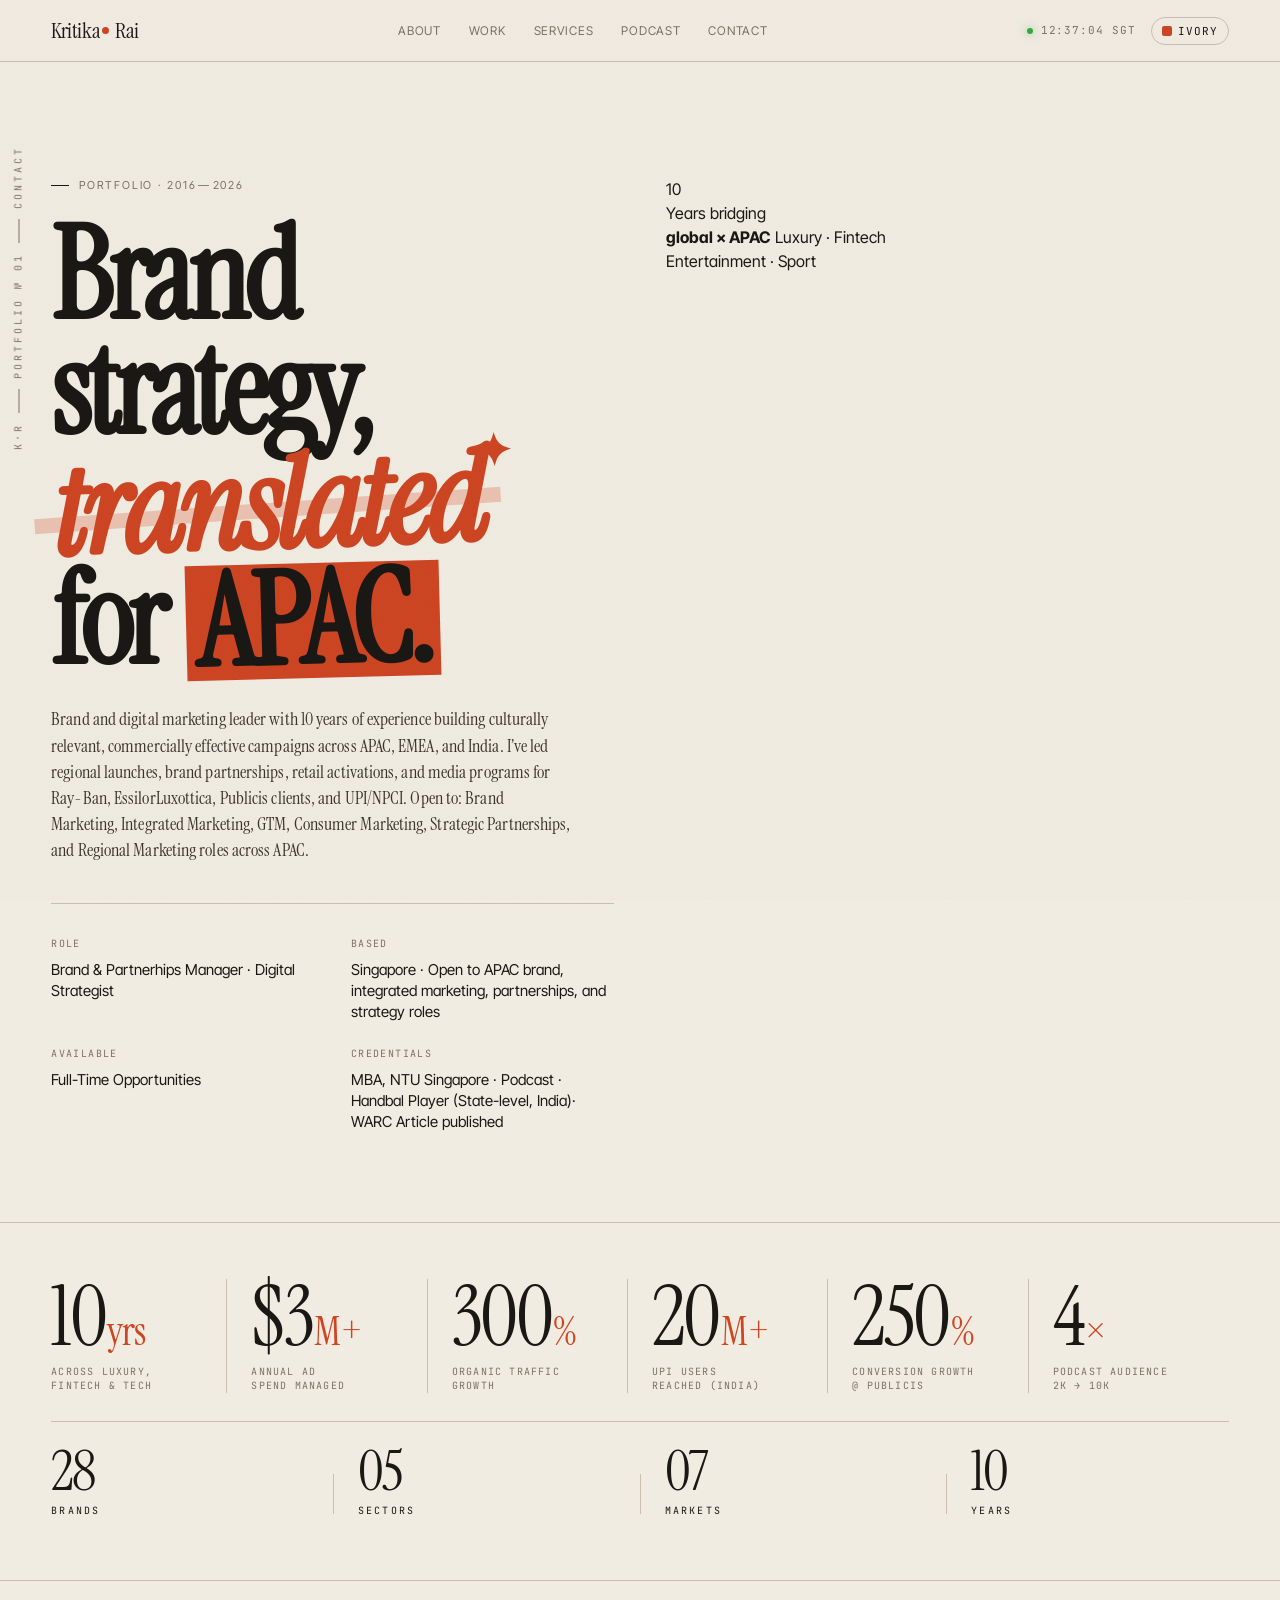
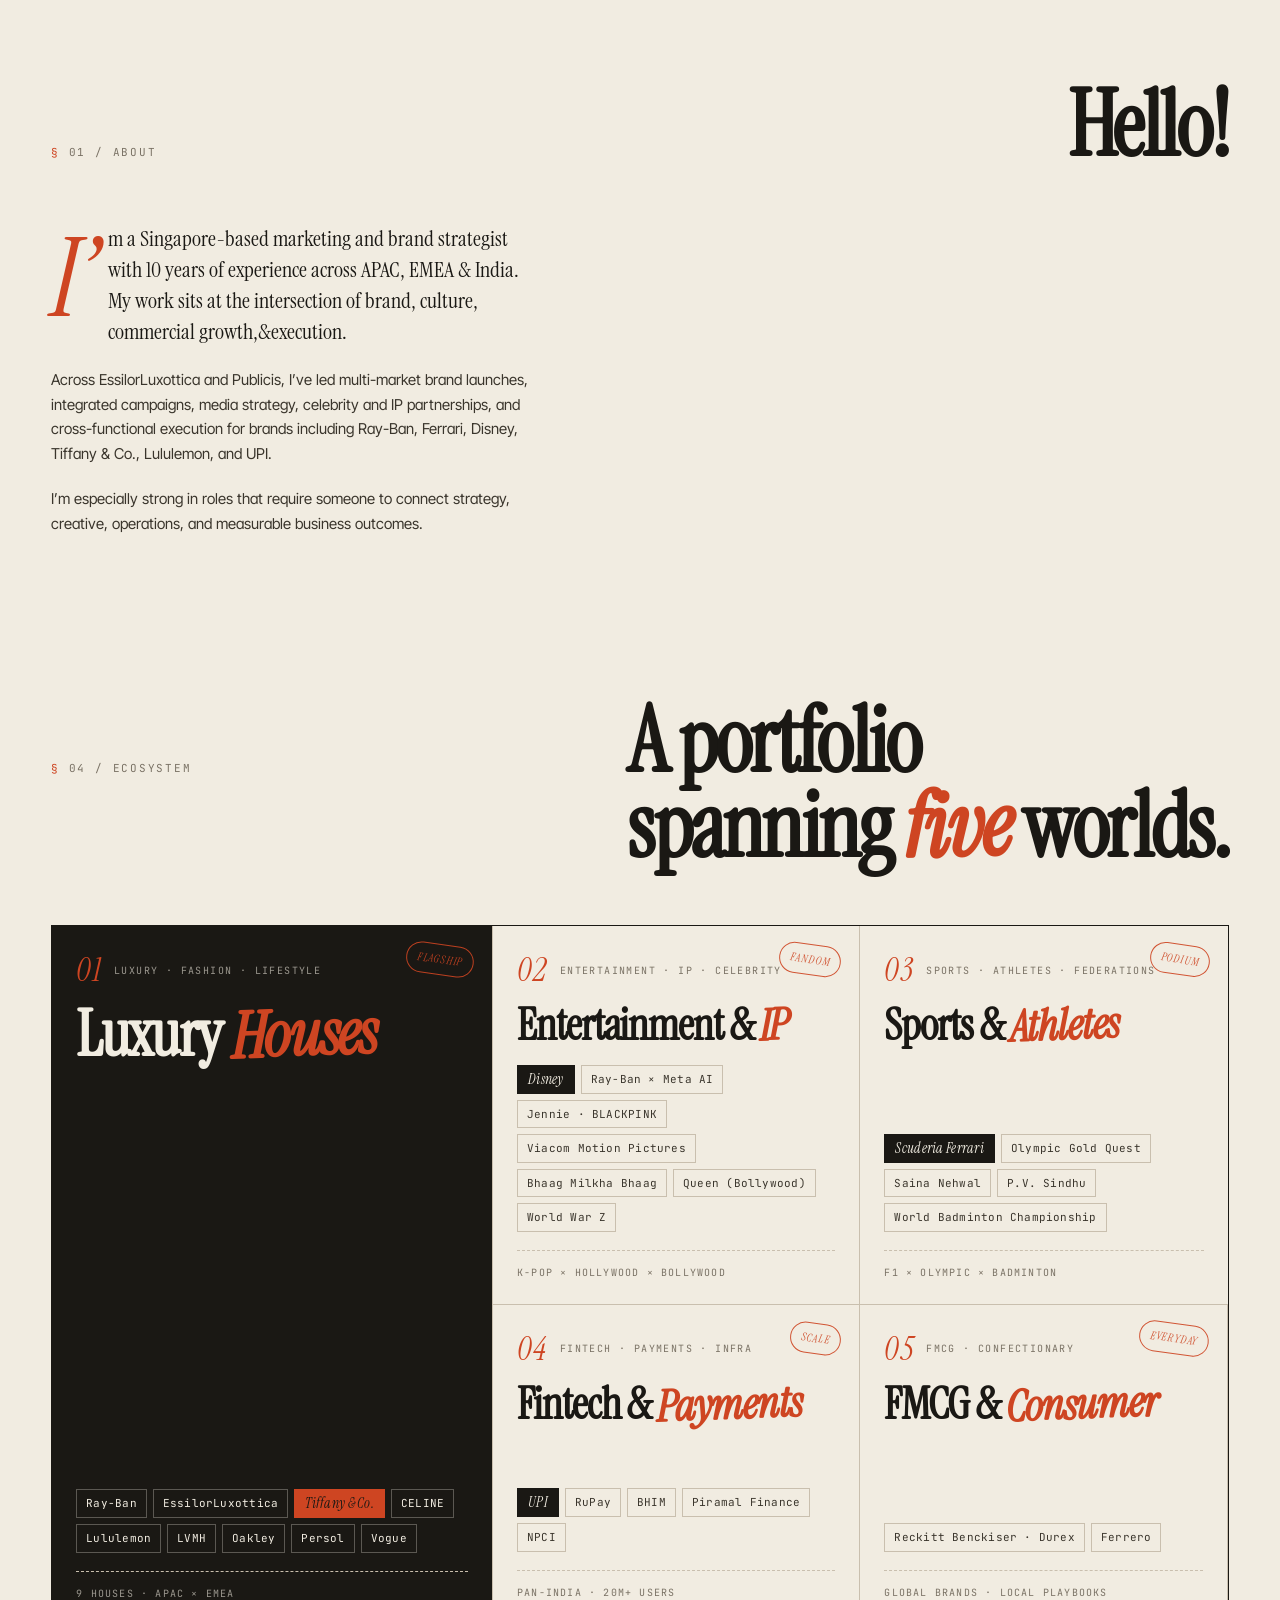
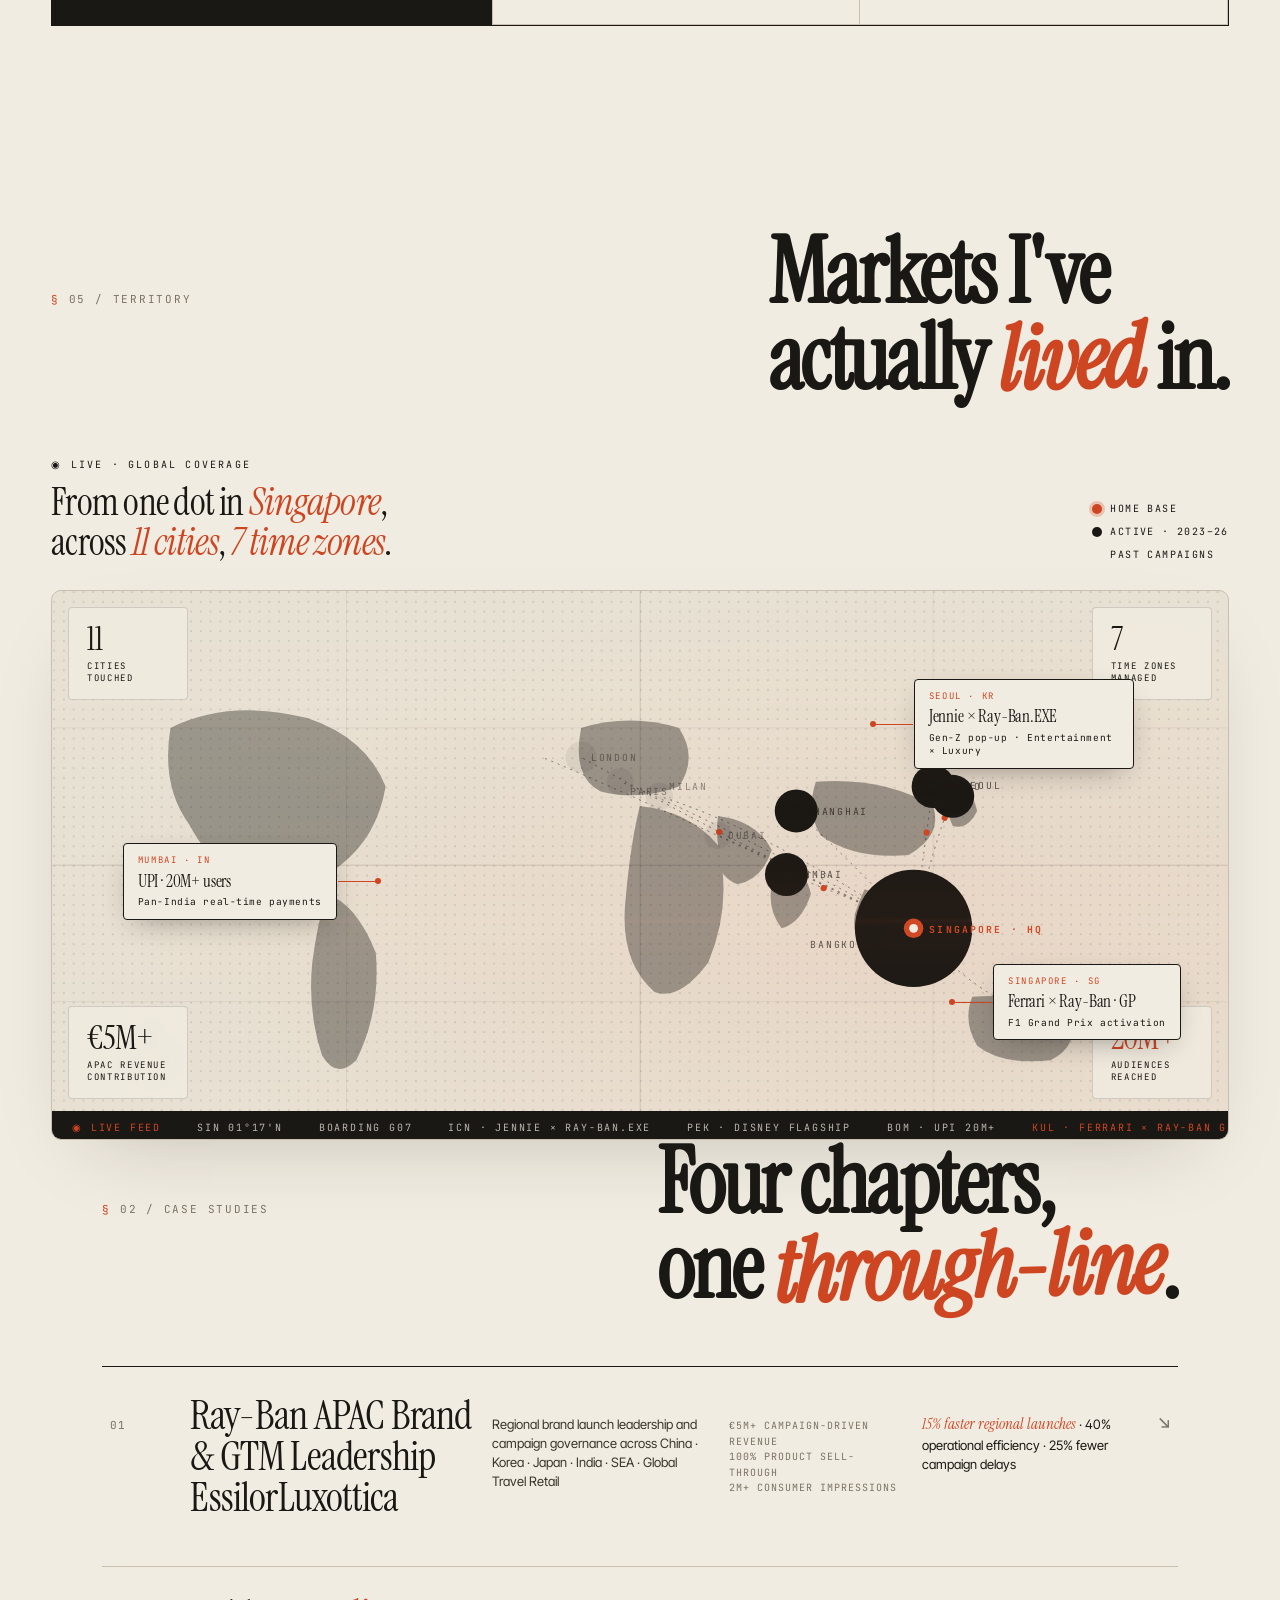
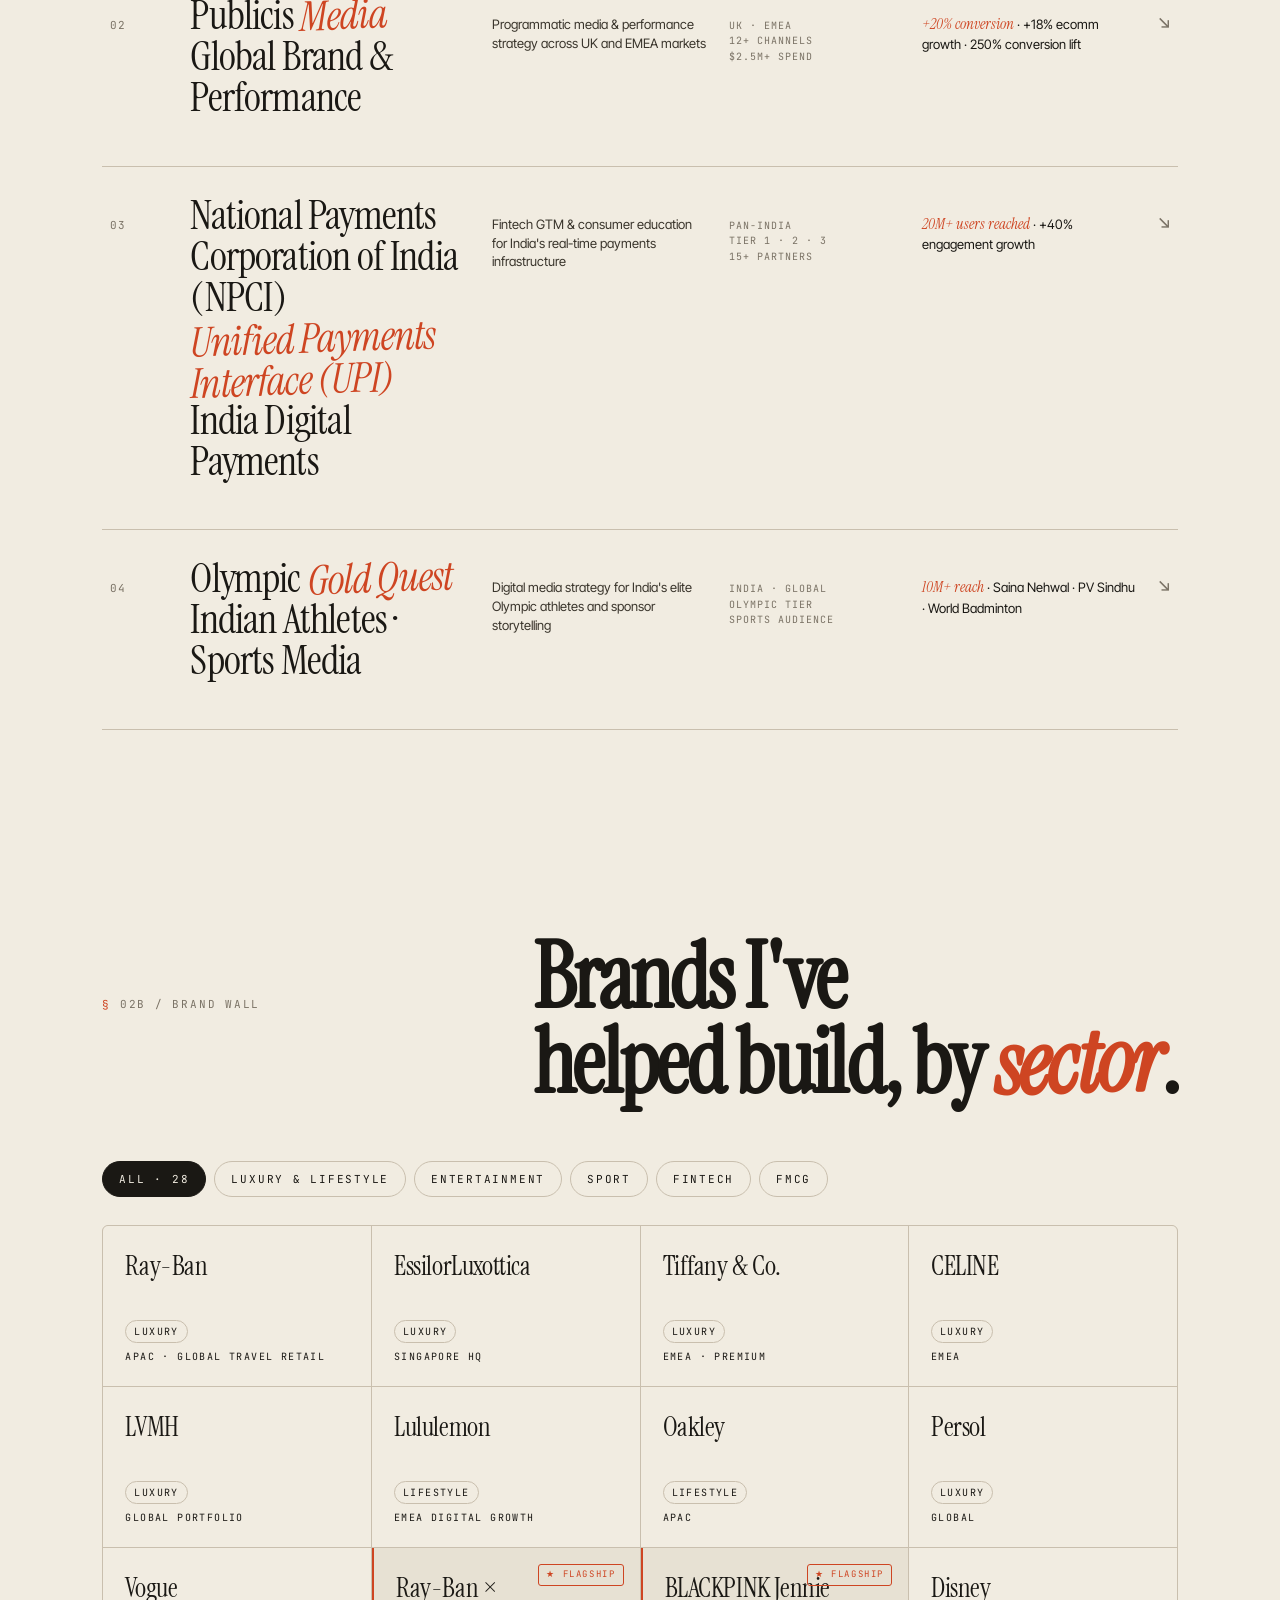
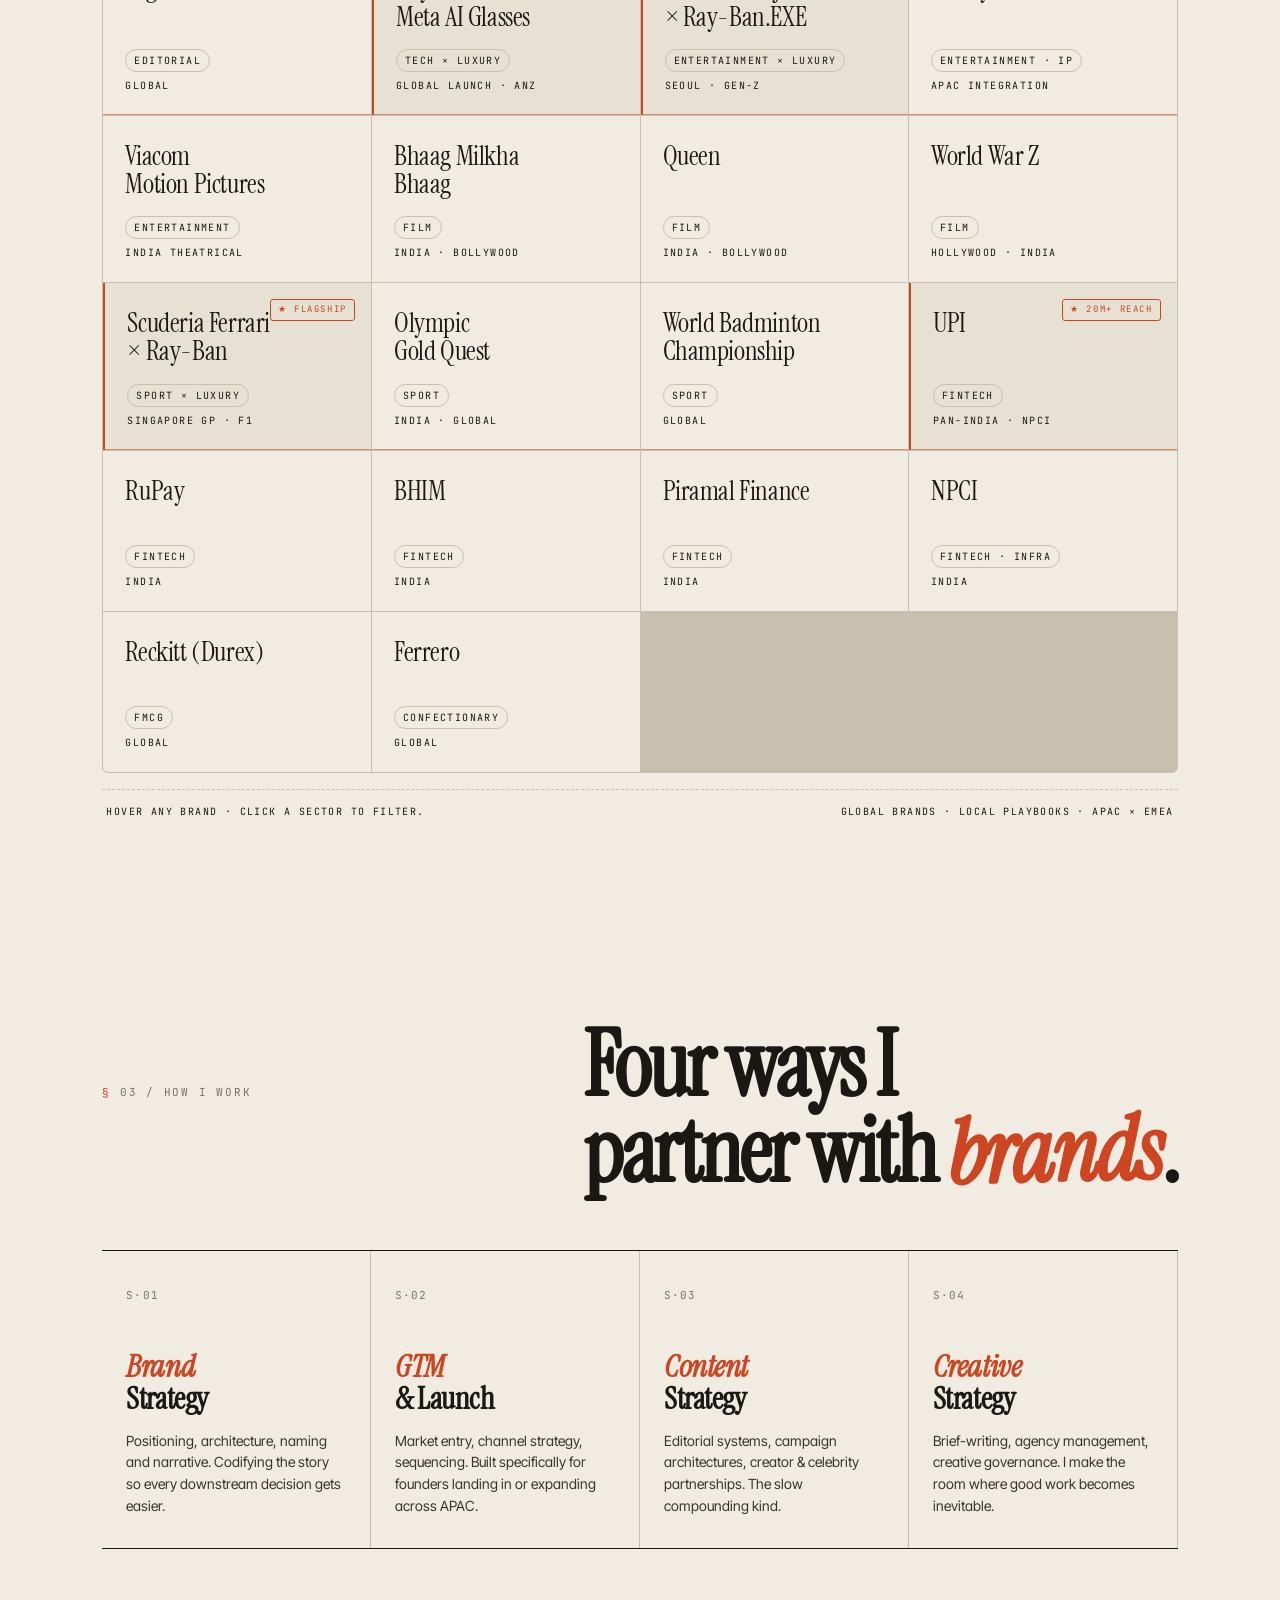
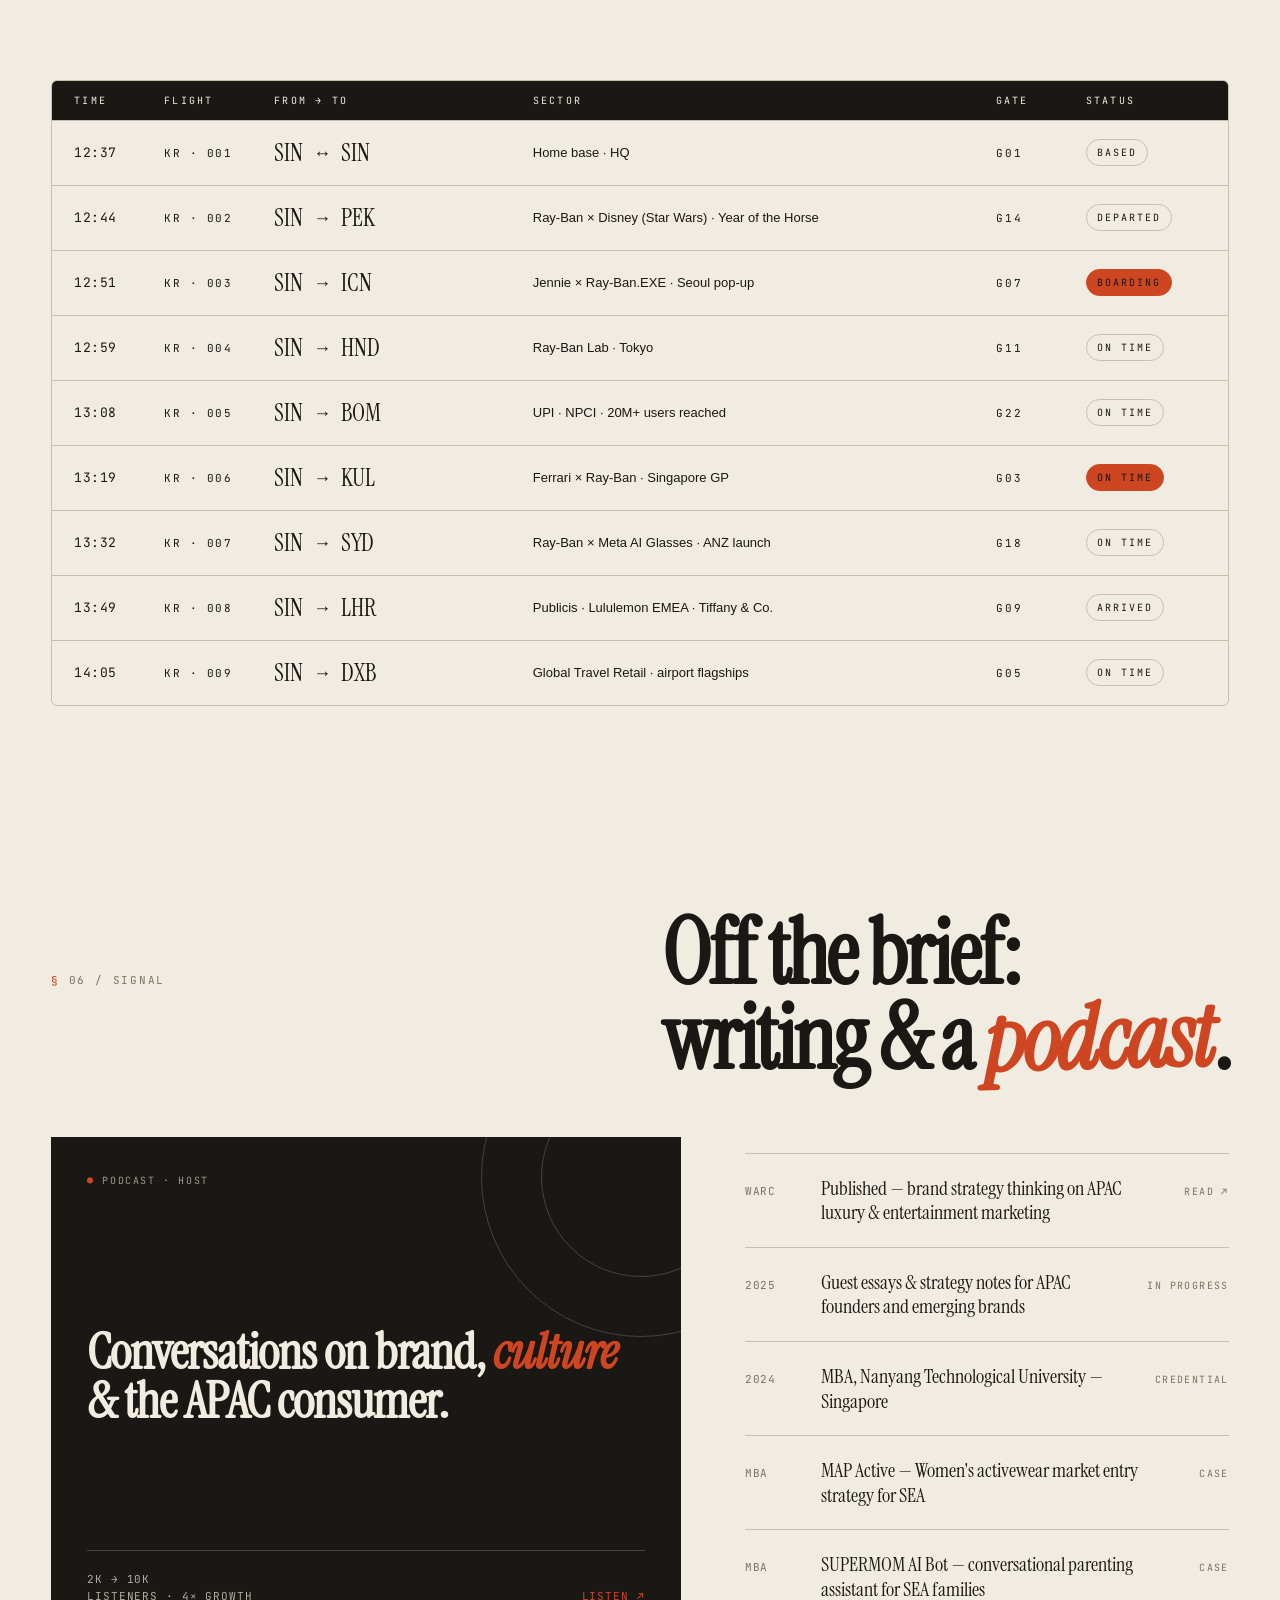
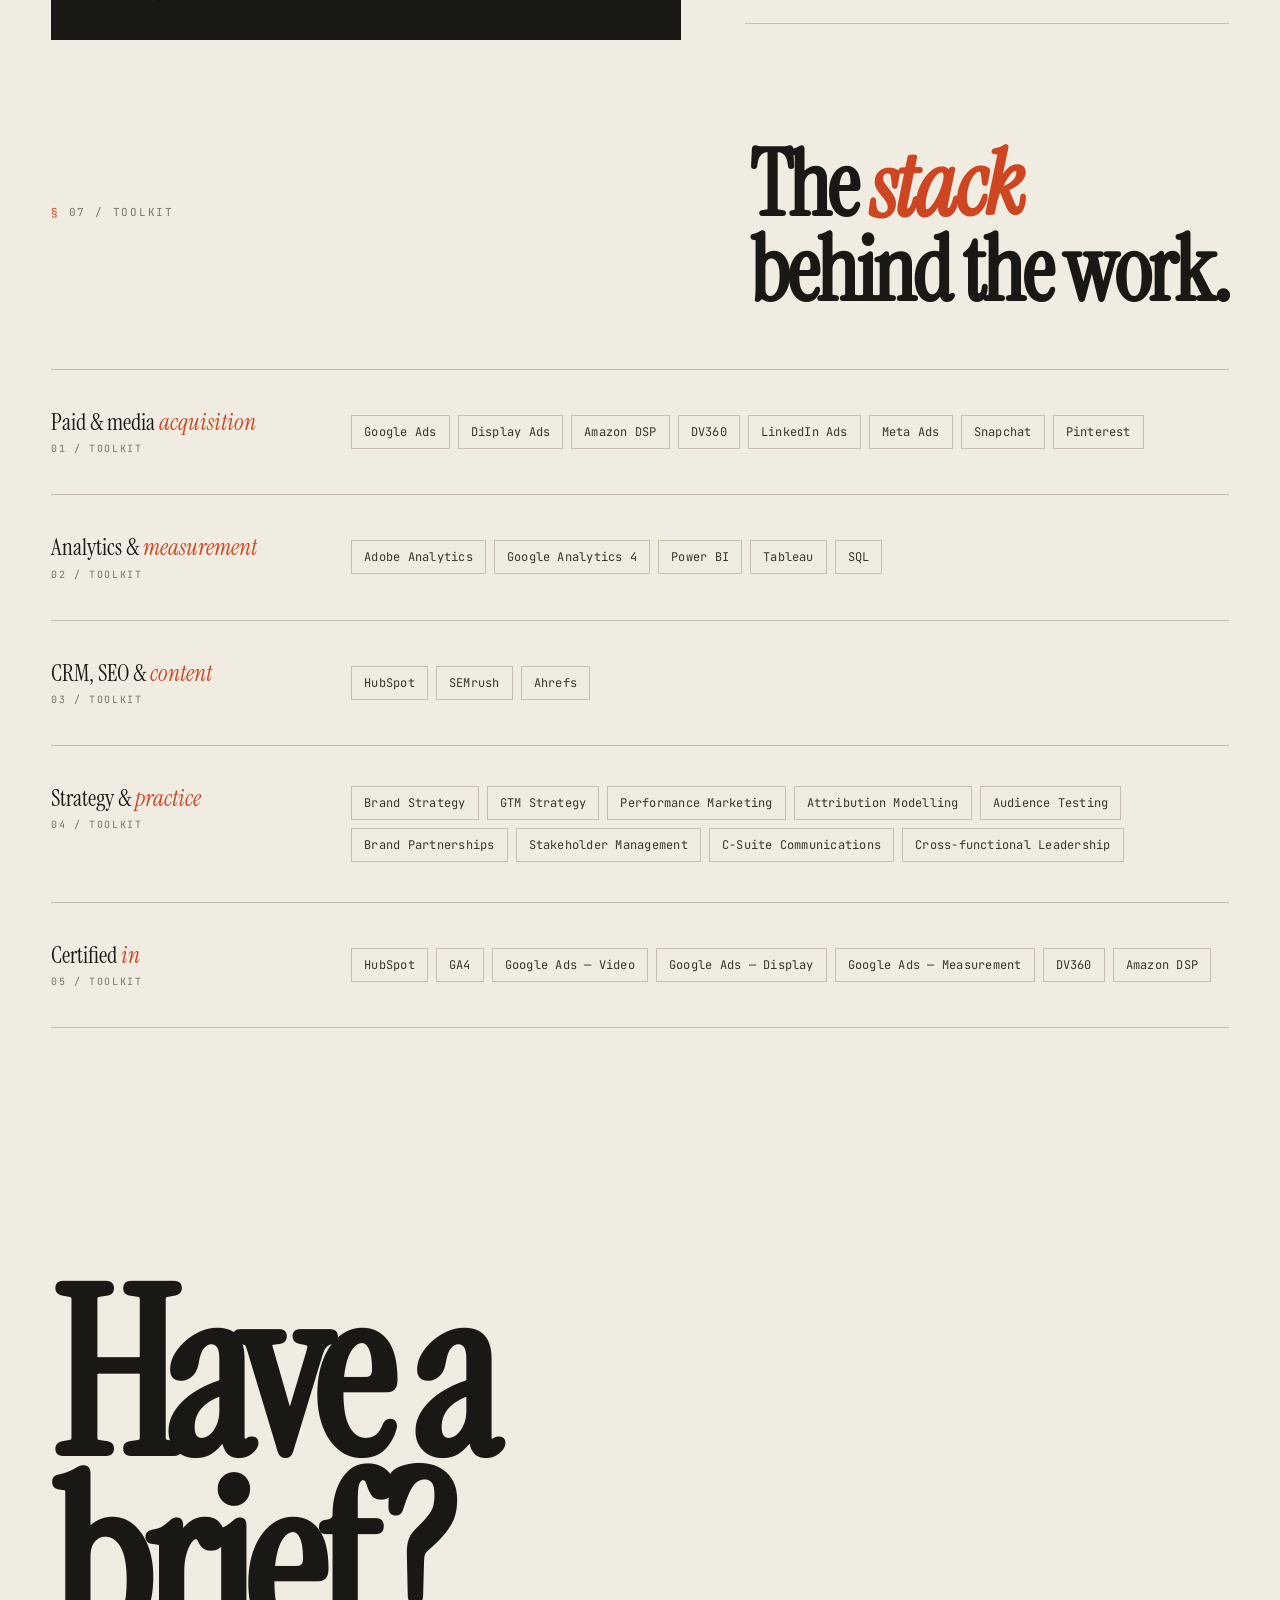
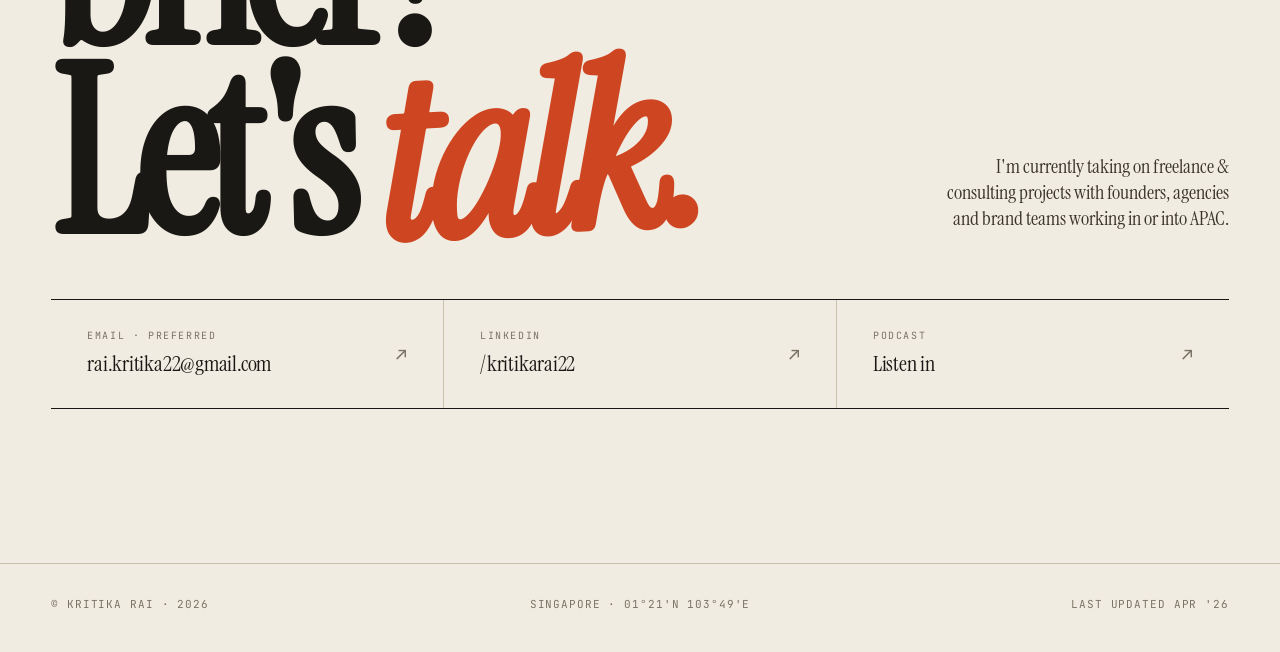
==== index.html @ a3f63fb3 "Update index.html" ====
<!doctype html>
<html lang="en">
<head>
<meta charset="utf-8" />
<meta name="viewport" content="width=device-width, initial-scale=1" />
<title>Kritika Rai — APAC Brand, Go-to-Market & Integrated Marketing Leader</title>
<link rel="preconnect" href="https://fonts.googleapis.com" />
<link rel="preconnect" href="https://fonts.gstatic.com" crossorigin />
<link href="https://fonts.googleapis.com/css2?family=Instrument+Serif:ital@0;1&family=Inter+Tight:wght@300;400;500;600&family=JetBrains+Mono:wght@400;500&display=swap" rel="stylesheet" />
<link rel="stylesheet" href="portfolio.css" />
</head>
<body>

<!-- cursor halo -->
<div class="cursor" aria-hidden="true"></div>

<!-- margin running label -->
<div class="margin-num" aria-hidden="true">
  <span class="n">K·R</span><span class="spacer"></span><span>Portfolio № 01</span><span class="spacer"></span><span class="sec">Intro</span>
</div>

<!-- ─── Nav ────────────────────────────────────────────────── -->
<nav class="top">
  <div class="inner">
    <div class="brand">Kritika<span class="dot"></span>Rai</div>
    <div class="links">
      <a href="#about">About</a>
      <a href="#work">Work</a>
      <a href="#services">Services</a>
      <a href="#press">Podcast</a>
      <a href="#contact">Contact</a>
    </div>
    <div class="nav-right">
      <div class="sg-clock" aria-label="Singapore time"><span class="t">--:--</span> SGT</div>
      <button class="theme-toggle" aria-label="Cycle theme">
        <span class="swatch"></span>
        <span class="lbl">Ivory</span>
      </button>
    </div>
  </div>
</nav>

<!-- ─── Marquee ─────────────────────────────────────────────── -->
<div class="marquee">
  <div class="marquee-track">
    <span>Singapore</span><span>China</span><span>Japan</span><span>Korea</span><span>India</span><span>Southeast Asia</span><span>Australia</span><span>EMEA</span><span>UK</span><span>Global Travel Retail</span><span>Ray-Ban</span><span>LVMH</span><span>Tiffany &amp; Co.</span><span>Lululemon</span><span>Ferrari</span><span>Disney</span><span>Jennie · BLACKPINK</span><span>UPI</span><span>Olympic Gold Quest</span><span>WARC Published</span>
    <span>Singapore</span><span>China</span><span>Japan</span><span>Korea</span><span>India</span><span>Southeast Asia</span><span>Australia</span><span>EMEA</span><span>UK</span><span>Global Travel Retail</span><span>Ray-Ban</span><span>LVMH</span><span>Tiffany &amp; Co.</span><span>Lululemon</span><span>Ferrari</span><span>Disney</span><span>Jennie · BLACKPINK</span><span>UPI</span><span>Olympic Gold Quest</span><span>WARC Published</span>
  </div>
</div>

<!-- ─── Hero ───────────────────────────────────────────────── -->
<section class="hero">
  <div class="wrap">
    <div class="hero-grid">
      <div class="hero-left reveal">
        <div class="hero-scribbles">
    
        </div>
        <div class="hero-label">Portfolio · 2016&#8202;&mdash;&#8202;2026</div>
        <h1 class="hero-title">Brand<br/>strategy,<br/><em>translated</em><br/>for <span class="underline">APAC.</span></h1>
        <p class="hero-sub">Brand and digital marketing leader with 10 years of experience building culturally relevant, commercially effective campaigns across APAC, EMEA, and India. I’ve led regional launches, brand partnerships, retail activations, and media programs for Ray-Ban, EssilorLuxottica, Publicis clients, and UPI/NPCI. Open to: Brand Marketing, Integrated Marketing, GTM, Consumer Marketing, Strategic Partnerships, and Regional Marketing roles across APAC.</p>

        <div class="hero-meta">
          <div class="meta-item">
            <div class="k">Role</div>
            <div class="v">Brand &amp; Partnerhips Manager · Digital Strategist</div>
          </div>
          
          <div class="meta-item">
            <div class="k">Based</div>
            <div class="v">Singapore · Open to APAC brand, integrated marketing, partnerships, and strategy roles </div>
          </div>
          
          <div class="meta-item">
            <div class="k">Available</div>
            <div class="v">Full-Time Opportunities</div>
          </div>
          <div class="meta-item">
            <div class="k">Credentials</div>
            <div class="v">MBA, NTU Singapore · Podcast · Handbal Player (State-level, India)· WARC Article published</div>
          </div>
        </div>
      </div>

      
      <div class="hero-right reveal">
        <div class="big-Ten">
          <div class="numeral">10</div>
          <div class="caption">
            <span>Years bridging<br/><strong>global × APAC</strong></span>
            <span>Luxury · Fintech<br/>Entertainment · Sport</span>
          </div>
        </div>
      </div>
    </div>
  </div>
</section>

<!-- ─── Stats ─────────────────────────────────────────────── -->
<section class="stats">
  <div class="wrap">
    <div class="stats-grid">
      <div class="stat reveal">
        <div class="num">10<span class="suf">yrs</span></div>
        <div class="lbl">Across luxury,<br/>fintech &amp; tech</div>
      </div>
      <div class="stat reveal">
        <div class="num">$3<span class="suf">M+</span></div>
        <div class="lbl">Annual ad<br/>spend managed</div>
      </div>
      <div class="stat reveal">
        <div class="num">300<span class="suf">%</span></div>
        <div class="lbl">Organic traffic<br/>growth</div>
      </div>
      <div class="stat reveal">
        <div class="num">20<span class="suf">M+</span></div>
        <div class="lbl">UPI users<br/>reached (India)</div>
      </div>
      <div class="stat reveal">
        <div class="num">250<span class="suf">%</span></div>
        <div class="lbl">Conversion growth<br/>@ Publicis</div>
      </div>
      <div class="stat reveal">
        <div class="num">4<span class="suf">×</span></div>
        <div class="lbl">Podcast audience<br/>2K → 10K</div>
      </div>
    </div>

    <!-- Portfolio coverage strip -->
    <div class="coverage-strip reveal">
      <div class="cov-item"><div class="cov-n">28</div><div class="cov-l">Brands</div></div>
      <div class="cov-div" aria-hidden="true"></div>
      <div class="cov-item"><div class="cov-n">05</div><div class="cov-l">Sectors</div></div>
      <div class="cov-div" aria-hidden="true"></div>
      <div class="cov-item"><div class="cov-n">07</div><div class="cov-l">Markets</div></div>
      <div class="cov-div" aria-hidden="true"></div>
      <div class="cov-item"><div class="cov-n">10</div><div class="cov-l">Years</div></div>
    </div>
  </div>
</section>

<!-- ─── About ─────────────────────────────────────────────── -->
<section class="block" id="about">
  <div class="wrap">
    <div class="section-head reveal">
      <div class="tag">01 / About</div>
      <h2 class="section-title">Hello! </em></h2>
    </div>
    <div class="about-grid">
  
      <div class="about-copy reveal">
        <p>I’m a Singapore-based marketing and brand strategist with 10 years of experience across APAC, EMEA &amp; India. My work sits at the intersection of brand, culture, commercial growth,&amp;execution.</p>
        <p>Across EssilorLuxottica and Publicis, I’ve led multi-market brand launches, integrated campaigns, media strategy, celebrity and IP partnerships, and cross-functional execution for brands including Ray-Ban, Ferrari, Disney, Tiffany & Co., Lululemon, and UPI. </p>

 <p>I’m especially strong in roles that require someone to connect strategy, creative, operations, and measurable business outcomes.</p>
      </div>
    </div>
  </div>
</section>

<!-- ─── Brands by industry ──────────────────────────────────── -->
<section class="block" id="brands" style="padding-top: 40px;">
  <div class="wrap">
    <div class="section-head reveal">
      <div class="tag">04 / Ecosystem</div>
      <h2 class="section-title">A portfolio<br/>spanning <em>five</em> worlds.</h2>
    </div>

    <div class="industry-grid reveal">
      <!-- Luxury -->
      <div class="industry-card ind-lux" data-stamp="Flagship">
        <div class="ind-head">
          <span class="ind-num">01</span>
          <span class="ind-tag">Luxury · Fashion · Lifestyle</span>
        </div>
        <h3 class="ind-title">Luxury <em>Houses</em></h3>
        <div class="ind-brands">
          <span>Ray-Ban</span>
          <span>EssilorLuxottica</span>
          <span class="star">Tiffany &amp; Co.</span>
          <span>CELINE</span>
          <span>Lululemon</span>
          <span>LVMH</span>
          <span>Oakley</span>
          <span>Persol</span>
          <span>Vogue</span>
        </div>
        <div class="ind-foot">9 houses · APAC × EMEA</div>
      </div>

      <!-- Entertainment -->
      <div class="industry-card ind-ent" data-stamp="Fandom">
        <div class="ind-head">
          <span class="ind-num">02</span>
          <span class="ind-tag">Entertainment · IP · Celebrity</span>
        </div>
        <h3 class="ind-title">Entertainment &amp; <em>IP</em></h3>
        <div class="ind-brands">
          <span class="star">Disney</span>
          <span>Ray-Ban × Meta AI</span>
          <span>Jennie · BLACKPINK</span>
          <span>Viacom Motion Pictures</span>
          <span>Bhaag Milkha Bhaag</span>
          <span>Queen (Bollywood)</span>
          <span>World War Z</span>
        </div>
        <div class="ind-foot">K-pop × Hollywood × Bollywood</div>
      </div>

      <!-- Sport -->
      <div class="industry-card ind-sport" data-stamp="Podium">
        <div class="ind-head">
          <span class="ind-num">03</span>
          <span class="ind-tag">Sports · Athletes · Federations</span>
        </div>
        <h3 class="ind-title">Sports &amp; <em>Athletes</em></h3>
        <div class="ind-brands">
          <span class="star">Scuderia Ferrari</span>
          <span>Olympic Gold Quest</span>
          <span>Saina Nehwal</span>
          <span>P.V. Sindhu</span>
          <span>World Badminton Championship</span>
        </div>
        <div class="ind-foot">F1 × Olympic × Badminton</div>
      </div>

      <!-- Fintech -->
      <div class="industry-card ind-fin" data-stamp="Scale">
        <div class="ind-head">
          <span class="ind-num">04</span>
          <span class="ind-tag">Fintech · Payments · Infra</span>
        </div>
        <h3 class="ind-title">Fintech &amp; <em>Payments</em></h3>
        <div class="ind-brands">
          <span class="star">UPI</span>
          <span>RuPay</span>
          <span>BHIM</span>
          <span>Piramal Finance</span>
          <span>NPCI</span>
        </div>
        <div class="ind-foot">Pan-India · 20M+ users</div>
      </div>

      <!-- FMCG -->
      <div class="industry-card ind-fmcg" data-stamp="Everyday">
        <div class="ind-head">
          <span class="ind-num">05</span>
          <span class="ind-tag">FMCG · Confectionary</span>
        </div>
        <h3 class="ind-title">FMCG &amp; <em>Consumer</em></h3>
        <div class="ind-brands">
          <span>Reckitt Benckiser · Durex</span>
          <span>Ferrero</span>
        </div>
        <div class="ind-foot">Global brands · local playbooks</div>
        <div class="ind-reveal">Small moments,<br/>massive volumes.</div>
      </div>
    </div>
  </div>
</section>

<!-- ─── Territory (Global Coverage) ─────────────────────────── -->
<section class="block territory-section" id="map">
  <div class="wrap">
    <div class="section-head reveal">
      <div class="tag">05 / Territory</div>
      <h2 class="section-title">Markets I've<br/>actually <em>lived</em> in.</h2>
    </div>

    <!-- Global Coverage Map — main attraction -->
    <div class="globe-wrap reveal">
      <div class="globe-head">
        <div class="globe-title">
          <div class="g-label">◉ Live · Global Coverage</div>
          <div class="g-h">From one dot in <em>Singapore</em>,<br/>across <em>11 cities</em>, <em>7 time zones</em>.</div>
        </div>
        <div class="globe-legend">
          <span><i class="g-dot g-home"></i> Home base</span>
          <span><i class="g-dot g-active"></i> Active · 2023–26</span>
          <span><i class="g-dot g-past"></i> Past campaigns</span>
        </div>
      </div>

      <div class="globe-stage">
        <!-- Cinematic backdrop layers -->
        <div class="globe-scanline" aria-hidden="true"></div>
        <div class="globe-crosshair" aria-hidden="true">
          <div class="ch-h"></div>
          <div class="ch-v"></div>
        </div>
        <div class="globe-ticker" aria-hidden="true">
          <div class="gt-track">
            <span>◉ LIVE FEED</span><span>SIN 01°17'N</span><span>BOARDING G07</span><span>ICN · JENNIE × RAY-BAN.EXE</span><span>PEK · DISNEY FLAGSHIP</span><span>BOM · UPI 20M+</span><span>KUL · FERRARI × RAY-BAN GP</span><span>SYD · META AI LAUNCH</span><span>LHR · LULULEMON EMEA</span><span>DXB · TIFFANY &amp; CO.</span><span>◉ LIVE FEED</span><span>SIN 01°17'N</span><span>BOARDING G07</span><span>ICN · JENNIE × RAY-BAN.EXE</span><span>PEK · DISNEY FLAGSHIP</span><span>BOM · UPI 20M+</span><span>KUL · FERRARI × RAY-BAN GP</span>
          </div>
        </div>

        <svg viewBox="0 0 1200 560" class="globe-svg" preserveAspectRatio="xMidYMid meet" aria-hidden="true">
          <defs>
            <pattern id="dotgrid" x="0" y="0" width="10" height="10" patternUnits="userSpaceOnUse">
              <circle cx="1" cy="1" r="0.85" fill="currentColor" opacity="0.22"/>
            </pattern>
            <radialGradient id="sinHalo" cx="50%" cy="50%" r="50%">
              <stop offset="0%" stop-color="var(--accent)" stop-opacity="0.65"/>
              <stop offset="60%" stop-color="var(--accent)" stop-opacity="0.1"/>
              <stop offset="100%" stop-color="var(--accent)" stop-opacity="0"/>
            </radialGradient>
            <radialGradient id="cityPulse" cx="50%" cy="50%" r="50%">
              <stop offset="0%" stop-color="currentColor" stop-opacity="0.35"/>
              <stop offset="100%" stop-color="currentColor" stop-opacity="0"/>
            </radialGradient>
            <linearGradient id="arcFade" x1="0" y1="0" x2="1" y2="0">
              <stop offset="0%" stop-color="var(--accent)" stop-opacity="0.9"/>
              <stop offset="100%" stop-color="var(--accent)" stop-opacity="0.1"/>
            </linearGradient>
          </defs>

          <!-- dotted background -->
          <rect x="0" y="0" width="1200" height="560" fill="url(#dotgrid)" class="g-bg"/>

          <!-- Dotted continent silhouettes -->
          <g class="continents-dots" fill="currentColor" opacity="0.38">
            <!-- North America -->
            <path d="M120 140 Q180 110 260 130 Q320 150 340 200 Q330 260 280 290 Q240 310 200 290 Q160 280 140 240 Q110 200 120 140 Z"/>
            <!-- South America -->
            <path d="M280 310 Q310 320 330 370 Q335 430 310 480 Q290 500 275 475 Q260 430 265 380 Q270 340 280 310 Z"/>
            <!-- Europe -->
            <path d="M540 140 Q590 125 640 140 Q660 170 640 200 Q600 215 560 205 Q530 190 540 140 Z"/>
            <!-- Africa -->
            <path d="M600 220 Q650 225 680 260 Q695 320 670 380 Q640 420 615 410 Q580 380 585 320 Q590 260 600 220 Z"/>
            <!-- Middle East -->
            <path d="M680 230 Q720 235 735 265 Q725 295 700 300 Q675 290 680 260 Q678 245 680 230 Z"/>
            <!-- India -->
            <path d="M745 275 Q770 285 775 310 Q765 340 745 345 Q730 325 735 300 Q738 285 745 275 Z"/>
            <!-- China -->
            <path d="M780 195 Q850 190 900 220 Q910 250 875 270 Q820 275 785 250 Q770 225 780 195 Z"/>
            <!-- SEA -->
            <path d="M830 305 Q870 315 895 340 Q880 370 840 370 Q815 360 820 330 Q825 315 830 305 Z"/>
            <!-- Japan -->
            <path d="M920 195 Q940 200 945 225 Q935 245 920 240 Q910 220 920 195 Z"/>
            <!-- Australia -->
            <path d="M940 415 Q1000 410 1040 435 Q1050 465 1020 480 Q970 485 945 465 Q930 440 940 415 Z"/>
          </g>

          <!-- Latitude guides -->
          <g class="lat-lines" stroke="currentColor" stroke-width="0.5" opacity="0.12" fill="none">
            <line x1="0" y1="140" x2="1200" y2="140"/>
            <line x1="0" y1="280" x2="1200" y2="280"/>
            <line x1="0" y1="420" x2="1200" y2="420"/>
            <line x1="300" y1="0" x2="300" y2="560"/>
            <line x1="600" y1="0" x2="600" y2="560"/>
            <line x1="900" y1="0" x2="900" y2="560"/>
          </g>

          <!-- Compass rose -->
          <g class="compass" transform="translate(100, 480)" opacity="0.55">
            <circle r="26" fill="none" stroke="currentColor" stroke-width="0.5"/>
            <circle r="18" fill="none" stroke="currentColor" stroke-width="0.5"/>
            <line x1="0" y1="-28" x2="0" y2="28" stroke="currentColor" stroke-width="0.5"/>
            <line x1="-28" y1="0" x2="28" y2="0" stroke="currentColor" stroke-width="0.5"/>
            <text y="-32" text-anchor="middle" font-family="JetBrains Mono, monospace" font-size="9" fill="currentColor">N</text>
          </g>

          <!-- Arcs from Singapore with travelling pulses -->
          <g class="arcs" fill="none" stroke="currentColor" stroke-width="1" stroke-dasharray="2 5" opacity="0.55">
            <path id="arc-china" d="M880,345 Q820,280 760,225"/>
            <path id="arc-japan" d="M880,345 Q890,270 900,200"/>
            <path id="arc-korea" d="M880,345 Q900,260 920,210"/>
            <path id="arc-india" d="M880,345 Q810,310 750,290"/>
            <path id="arc-emea" d="M880,345 Q700,260 540,170"/>
            <path id="arc-uk" d="M880,345 Q620,220 500,170"/>
            <path id="arc-aus" d="M880,345 Q930,400 990,430"/>
            <path id="arc-sea" d="M880,345 Q860,345 840,345"/>
            <path id="arc-mil" d="M880,345 Q720,240 620,210"/>
            <path id="arc-par" d="M880,345 Q680,235 580,195"/>
            <path id="arc-dxb" d="M880,345 Q760,285 680,250"/>
          </g>

          <!-- Accent pulses riding the arcs -->
          <g class="arc-pulses">
            <circle r="3.2" fill="var(--accent)"><animateMotion dur="5s" repeatCount="indefinite" rotate="auto"><mpath href="#arc-china"/></animateMotion></circle>
            <circle r="3.2" fill="var(--accent)"><animateMotion dur="6.5s" begin="0.5s" repeatCount="indefinite" rotate="auto"><mpath href="#arc-korea"/></animateMotion></circle>
            <circle r="3.2" fill="var(--accent)"><animateMotion dur="7s" begin="1.2s" repeatCount="indefinite" rotate="auto"><mpath href="#arc-japan"/></animateMotion></circle>
            <circle r="3.2" fill="var(--accent)"><animateMotion dur="5.5s" begin="2s" repeatCount="indefinite" rotate="auto"><mpath href="#arc-india"/></animateMotion></circle>
            <circle r="3.2" fill="var(--accent)"><animateMotion dur="9s" begin="0.7s" repeatCount="indefinite" rotate="auto"><mpath href="#arc-emea"/></animateMotion></circle>
            <circle r="3.2" fill="var(--accent)"><animateMotion dur="9.5s" begin="2.4s" repeatCount="indefinite" rotate="auto"><mpath href="#arc-uk"/></animateMotion></circle>
            <circle r="3.2" fill="var(--accent)"><animateMotion dur="7.5s" begin="3s" repeatCount="indefinite" rotate="auto"><mpath href="#arc-aus"/></animateMotion></circle>
            <circle r="3.2" fill="var(--accent)"><animateMotion dur="4s" begin="0.8s" repeatCount="indefinite" rotate="auto"><mpath href="#arc-sea"/></animateMotion></circle>
          </g>

          <!-- Concentric ripple rings around Singapore -->
          <g class="ripples" transform="translate(880,345)">
            <circle r="40" class="ripple"/>
            <circle r="40" class="ripple r2"/>
            <circle r="40" class="ripple r3"/>
          </g>

          <!-- City pins -->
          <g class="cities">
            <g class="city home" transform="translate(880,345)" data-city="Singapore">
              <circle r="60" fill="url(#sinHalo)"/>
              <circle r="10" class="core"/>
              <circle r="4.5" class="center"/>
              <text x="16" y="5" class="label home-label">SINGAPORE · HQ</text>
            </g>
            <g class="city active" transform="translate(760,225)" data-city="Shanghai">
              <circle r="22" fill="url(#cityPulse)"/>
              <circle r="18" class="halo"/>
              <circle r="5.5"/>
              <text x="10" y="4" class="label">SHANGHAI</text>
            </g>
            <g class="city active" transform="translate(900,200)" data-city="Tokyo">
              <circle r="22" fill="url(#cityPulse)"/>
              <circle r="18" class="halo"/>
              <circle r="5.5"/>
              <text x="10" y="4" class="label">TOKYO</text>
            </g>
            <g class="city active" transform="translate(920,210)" data-city="Seoul">
              <circle r="22" fill="url(#cityPulse)"/>
              <circle r="18" class="halo"/>
              <circle r="5.5"/>
              <text x="10" y="-8" class="label">SEOUL</text>
            </g>
            <g class="city active" transform="translate(750,290)" data-city="Mumbai">
              <circle r="22" fill="url(#cityPulse)"/>
              <circle r="18" class="halo"/>
              <circle r="5.5"/>
              <text x="10" y="4" class="label">MUMBAI</text>
            </g>
            <g class="city active" transform="translate(840,345)" data-city="Bangkok">
              <circle r="18" fill="url(#cityPulse)"/>
              <circle r="14" class="halo"/>
              <circle r="4.5"/>
              <text x="-10" y="20" text-anchor="end" class="label">BANGKOK</text>
            </g>
            <g class="city past" transform="translate(990,430)" data-city="Sydney">
              <circle r="16" class="halo"/>
              <circle r="4.5"/>
              <text x="10" y="4" class="label">SYDNEY</text>
            </g>
            <g class="city past" transform="translate(540,170)" data-city="London">
              <circle r="16" class="halo"/>
              <circle r="4.5"/>
              <text x="10" y="4" class="label">LONDON</text>
            </g>
            <g class="city past" transform="translate(580,195)" data-city="Paris">
              <circle r="14" class="halo"/>
              <circle r="4"/>
              <text x="10" y="14" class="label">PARIS</text>
            </g>
            <g class="city past" transform="translate(620,210)" data-city="Milan">
              <circle r="14" class="halo"/>
              <circle r="4"/>
              <text x="10" y="-6" class="label">MILAN</text>
            </g>
            <g class="city past" transform="translate(680,250)" data-city="Dubai">
              <circle r="14" class="halo"/>
              <circle r="4"/>
              <text x="10" y="4" class="label">DUBAI</text>
            </g>
          </g>
        </svg>

        <!-- Floating campaign callouts -->
        <div class="globe-callout c-seoul">
          <div class="co-arrow"></div>
          <div class="co-meta">SEOUL · KR</div>
          <div class="co-h">Jennie × Ray-Ban.EXE</div>
          <div class="co-s">Gen-Z pop-up · Entertainment × Luxury</div>
        </div>
        <div class="globe-callout c-mumbai">
          <div class="co-arrow"></div>
          <div class="co-meta">MUMBAI · IN</div>
          <div class="co-h">UPI · 20M+ users</div>
          <div class="co-s">Pan-India real-time payments</div>
        </div>
        <div class="globe-callout c-sing">
          <div class="co-arrow"></div>
          <div class="co-meta">SINGAPORE · SG</div>
          <div class="co-h">Ferrari × Ray-Ban · GP</div>
          <div class="co-s">F1 Grand Prix activation</div>
        </div>

        <!-- Corner stat overlays -->
        <div class="globe-corner tl">
          <div class="gc-n">11</div>
          <div class="gc-l">Cities<br/>touched</div>
        </div>
        <div class="globe-corner tr">
          <div class="gc-n">7</div>
          <div class="gc-l">Time zones<br/>managed</div>
        </div>
        <div class="globe-corner bl">
          <div class="gc-n">€5M+</div>
          <div class="gc-l">APAC revenue<br/>contribution</div>
        </div>
        <div class="globe-corner br">
          <div class="gc-n">20M+</div>
          <div class="gc-l">Audiences<br/>reached</div>
        </div>
      </div>
    </div>
  
<!-- ─── Work ──────────────────────────────────────────────── -->
<section class="block" id="work" style="padding-top: 0;">
  <div class="wrap">
    <div class="section-head reveal">
      <div class="tag">02 / Case Studies</div>
      <h2 class="section-title">Four chapters,<br/>one <em>through-line</em>.</h2>
    </div>

    <div class="work-list reveal">

      <!-- Ray-Ban -->
      <div class="work-row">
        <div class="idx">01</div>
        <div class="client">Ray-Ban APAC Brand & GTM Leadership<br/>EssilorLuxottica</div>
        <div class="role">Regional brand launch leadership and campaign governance across China · Korea · Japan · India · SEA · Global Travel Retail </div>
        <div class="markets">€5M+ campaign-driven revenue<br/>100% product sell-through<br/>2M+ consumer impressions</div>
        <div class="impact"><strong>15% faster regional launches</strong> · 40% operational efficiency · 25% fewer campaign delays</div>
        <div class="arrow">↘</div>

        <div class="expand">
          <div class="expand-inner">
            <div>
              <h4>Featured activations</h4>
              <ul>
                <li><strong>Jennie × Ray-Ban.EXE</strong> — Experiential retail pop-up in Seoul engaging Gen-Z audiences and amplifying BLACKPINK fandom across APAC.</li>
                <li><strong>Ferrari × Ray-Ban</strong> — Luxury brand partnership activation during Singapore Formula 1 Grand Prix weekend.</li>
                <li><strong>Year of the Horse LE</strong> — Retail launch and experiential event across China flagship stores.</li>
                <li><strong>Disney IP × Ray-Ban</strong> — Integrated brand launch across retail, digital and streaming platforms.</li>
              </ul>
            </div>
            <div>
              <h4>Scope</h4>
              <ul>
                <li>Localized global brand strategy for 7 APAC markets while maintaining consistent brand positioning.</li>
                <li>Led celebrity &amp; IP partnership governance including rights management, creative approvals and campaign rollout.</li>
                <li>Coordinated cross-functional teams across retail, PR, digital and trade, accelerating launches by 15% and reducing delays by 25%.</li>
              </ul>
            </div>
          </div>
        </div>
      </div>

      <!-- Publicis -->
      <div class="work-row">
        <div class="idx">02</div>
        <div class="client">Publicis <em>Media</em><br/>Global Brand &amp; Performance</div>
        <div class="role">Programmatic media &amp; performance strategy across UK and EMEA markets</div>
        <div class="markets">UK · EMEA<br/>12+ Channels<br/>$2.5M+ Spend</div>
        <div class="impact"><strong>+20% conversion</strong> · +18% ecomm growth · 250% conversion lift</div>
        <div class="arrow">↘</div>

        <div class="expand">
          <div class="expand-inner">
            <div>
              <h4>Featured campaigns</h4>
              <ul>
                <li><strong>Lululemon EMEA</strong> — Performance marketing strategy driving 18% e-commerce growth across European markets.</li>
                <li><strong>Tiffany &amp; Co.</strong> — Cross-market media strategy spanning programmatic, digital, and premium editorial.</li>
                <li><strong>LVMH portfolio</strong> — Integrated campaigns for luxury and retail houses with +20% conversion uplift.</li>
              </ul>
            </div>
            <div>
              <h4>Scope</h4>
              <ul>
                <li>Managed $2.5M+ media portfolio — planning, buying, optimisation across 12+ digital channels.</li>
                <li>Attribution modelling and audience testing to reconcile brand and performance objectives in luxury.</li>
                <li>C-suite reporting and stakeholder communications across agency &amp; client.</li>
              </ul>
            </div>
          </div>
        </div>
      </div>

      <!-- NPCI -->
      <div class="work-row">
        <div class="idx">03</div>
        <div class="client">National Payments Corporation of India (NPCI)<em>Unified Payments Interface (UPI)</em><br/>India Digital Payments</div>
        <div class="role">Fintech GTM &amp; consumer education for India's real-time payments infrastructure</div>
        <div class="markets">Pan-India<br/>Tier 1 · 2 · 3<br/>15+ Partners</div>
        <div class="impact"><strong>20M+ users reached</strong> · +40% engagement growth</div>
        <div class="arrow">↘</div>

        <div class="expand">
          <div class="expand-inner">
            <div>
              <h4>Featured initiatives</h4>
              <ul>
                <li><strong>UPI × RuPay Adoption Campaign</strong> — Nationwide consumer education supporting India's real-time payments rollout.</li>
                <li><strong>BHIM · Piramal Finance</strong> — Coordinated messaging across banks, fintech apps and government stakeholders.</li>
              </ul>
            </div>
            <div>
              <h4>Scope</h4>
              <ul>
                <li>Built campaign platforms that performed across Tier 1, 2 and 3 cities with wildly different media habits.</li>
                <li>Coordinated 15+ banking and fintech partners under a single consumer narrative.</li>
                <li>Accelerated digital payment adoption during a decisive window for Indian fintech.</li>
              </ul>
            </div>
          </div>
        </div>
      </div>

      <!-- OGQ -->
      <div class="work-row">
        <div class="idx">04</div>
        <div class="client">Olympic <em>Gold Quest</em><br/>Indian Athletes · Sports Media</div>
        <div class="role">Digital media strategy for India's elite Olympic athletes and sponsor storytelling</div>
        <div class="markets">India · Global<br/>Olympic Tier<br/>Sports Audience</div>
        <div class="impact"><strong>10M+ reach</strong> · Saina Nehwal · PV Sindhu · World Badminton</div>
        <div class="arrow">↘</div>

        <div class="expand">
          <div class="expand-inner">
            <div>
              <h4>Featured work</h4>
              <ul>
                <li><strong>Athlete brand building</strong> — Campaign partnerships supporting Saina Nehwal and PV Sindhu through Olympic &amp; international tournaments.</li>
                <li><strong>Sponsor storytelling</strong> — Narrative and activation frameworks for India's Olympic medal prospects.</li>
              </ul>
            </div>
            <div>
              <h4>Scope</h4>
              <ul>
                <li>Cross-border storytelling — Indian audiences at home + diaspora + global sports viewership.</li>
                <li>Sponsor engagement design for a category where emotional equity and commercial equity must cohabit.</li>
              </ul>
            </div>
          </div>
        </div>
      </div>

    </div>
  </div>
</section>

<!-- ─── Brand Wall ───────────────────────────────────────────── -->
<section class="block brand-wall-section" id="brand-wall">
  <div class="wrap">
    <div class="section-head reveal">
      <div class="tag">02b / Brand Wall</div>
      <h2 class="section-title">Brands I've<br/>helped build, by <em>sector</em>.</h2>
    </div>

    <!-- Filter chips -->
    <div class="bw-filters reveal">
      <button class="bw-chip active" data-filter="all">All · 28</button>
      <button class="bw-chip" data-filter="luxury">Luxury &amp; Lifestyle</button>
      <button class="bw-chip" data-filter="entertainment">Entertainment</button>
      <button class="bw-chip" data-filter="sport">Sport</button>
      <button class="bw-chip" data-filter="fintech">Fintech</button>
      <button class="bw-chip" data-filter="fmcg">FMCG</button>
    </div>

    <!-- Wall -->
    <div class="brand-wall reveal">
      <!-- Luxury & Lifestyle (SGQ/APAC/EMEA/UK) -->
      <div class="brand-cell" data-sec="luxury" data-mkt="APAC · EMEA">
        <div class="b-name">Ray-Ban</div>
        <div class="b-meta"><span>Luxury</span><span>APAC · Global Travel Retail</span></div>
      </div>
      <div class="brand-cell" data-sec="luxury" data-mkt="Global">
        <div class="b-name">EssilorLuxottica</div>
        <div class="b-meta"><span>Luxury</span><span>Singapore HQ</span></div>
      </div>
      <div class="brand-cell" data-sec="luxury" data-mkt="EMEA">
        <div class="b-name">Tiffany &amp; Co.</div>
        <div class="b-meta"><span>Luxury</span><span>EMEA · Premium</span></div>
      </div>
      <div class="brand-cell" data-sec="luxury" data-mkt="EMEA">
        <div class="b-name">CELINE</div>
        <div class="b-meta"><span>Luxury</span><span>EMEA</span></div>
      </div>
      <div class="brand-cell" data-sec="luxury" data-mkt="Global">
        <div class="b-name">LVMH</div>
        <div class="b-meta"><span>Luxury</span><span>Global Portfolio</span></div>
      </div>
      <div class="brand-cell" data-sec="luxury" data-mkt="EMEA">
        <div class="b-name">Lululemon</div>
        <div class="b-meta"><span>Lifestyle</span><span>EMEA Digital Growth</span></div>
      </div>
      <div class="brand-cell" data-sec="luxury" data-mkt="APAC">
        <div class="b-name">Oakley</div>
        <div class="b-meta"><span>Lifestyle</span><span>APAC</span></div>
      </div>
      <div class="brand-cell" data-sec="luxury" data-mkt="Global">
        <div class="b-name">Persol</div>
        <div class="b-meta"><span>Luxury</span><span>Global</span></div>
      </div>
      <div class="brand-cell" data-sec="luxury" data-mkt="Global">
        <div class="b-name">Vogue</div>
        <div class="b-meta"><span>Editorial</span><span>Global</span></div>
      </div>
      <div class="brand-cell featured" data-sec="luxury" data-mkt="Global">
        <div class="b-flag">★ Flagship</div>
        <div class="b-name">Ray-Ban ×<br/>Meta AI Glasses</div>
        <div class="b-meta"><span>Tech × Luxury</span><span>Global launch · ANZ</span></div>
      </div>

      <!-- Entertainment -->
      <div class="brand-cell featured" data-sec="entertainment" data-mkt="Korea">
        <div class="b-flag">★ Flagship</div>
        <div class="b-name">BLACKPINK Jennie<br/>× Ray-Ban.EXE</div>
        <div class="b-meta"><span>Entertainment × Luxury</span><span>Seoul · Gen-Z</span></div>
      </div>
      <div class="brand-cell" data-sec="entertainment" data-mkt="China · SEA">
        <div class="b-name">Disney</div>
        <div class="b-meta"><span>Entertainment · IP</span><span>APAC integration</span></div>
      </div>
      <div class="brand-cell" data-sec="entertainment" data-mkt="India">
        <div class="b-name">Viacom<br/>Motion Pictures</div>
        <div class="b-meta"><span>Entertainment</span><span>India theatrical</span></div>
      </div>
      <div class="brand-cell" data-sec="entertainment" data-mkt="India">
        <div class="b-name">Bhaag Milkha<br/>Bhaag</div>
        <div class="b-meta"><span>Film</span><span>India · Bollywood</span></div>
      </div>
      <div class="brand-cell" data-sec="entertainment" data-mkt="India">
        <div class="b-name">Queen</div>
        <div class="b-meta"><span>Film</span><span>India · Bollywood</span></div>
      </div>
      <div class="brand-cell" data-sec="entertainment" data-mkt="Global">
        <div class="b-name">World War Z</div>
        <div class="b-meta"><span>Film</span><span>Hollywood · India</span></div>
      </div>

      <!-- Sport -->
      <div class="brand-cell featured" data-sec="sport" data-mkt="SEA">
        <div class="b-flag">★ Flagship</div>
        <div class="b-name">Scuderia Ferrari<br/>× Ray-Ban</div>
        <div class="b-meta"><span>Sport × Luxury</span><span>Singapore GP · F1</span></div>
      </div>
      <div class="brand-cell" data-sec="sport" data-mkt="India · Global">
        <div class="b-name">Olympic<br/>Gold Quest</div>
        <div class="b-meta"><span>Sport</span><span>India · Global</span></div>
      </div>
      <div class="brand-cell" data-sec="sport" data-mkt="Global">
        <div class="b-name">World Badminton<br/>Championship</div>
        <div class="b-meta"><span>Sport</span><span>Global</span></div>
      </div>

      <!-- Fintech -->
      <div class="brand-cell featured" data-sec="fintech" data-mkt="India">
        <div class="b-flag">★ 20M+ reach</div>
        <div class="b-name">UPI</div>
        <div class="b-meta"><span>Fintech</span><span>Pan-India · NPCI</span></div>
      </div>
      <div class="brand-cell" data-sec="fintech" data-mkt="India">
        <div class="b-name">RuPay</div>
        <div class="b-meta"><span>Fintech</span><span>India</span></div>
      </div>
      <div class="brand-cell" data-sec="fintech" data-mkt="India">
        <div class="b-name">BHIM</div>
        <div class="b-meta"><span>Fintech</span><span>India</span></div>
      </div>
      <div class="brand-cell" data-sec="fintech" data-mkt="India">
        <div class="b-name">Piramal Finance</div>
        <div class="b-meta"><span>Fintech</span><span>India</span></div>
      </div>
      <div class="brand-cell" data-sec="fintech" data-mkt="India">
        <div class="b-name">NPCI</div>
        <div class="b-meta"><span>Fintech · Infra</span><span>India</span></div>
      </div>

      <!-- FMCG -->
      <div class="brand-cell" data-sec="fmcg" data-mkt="Global">
        <div class="b-name">Reckitt (Durex)</div>
        <div class="b-meta"><span>FMCG</span><span>Global</span></div>
      </div>
      <div class="brand-cell" data-sec="fmcg" data-mkt="Global">
        <div class="b-name">Ferrero</div>
        <div class="b-meta"><span>Confectionary</span><span>Global</span></div>
      </div>
    </div>

    <!-- Caption strip -->
    <div class="bw-caption reveal">
      <span>Hover any brand · click a sector to filter.</span>
      <span>Global brands · local playbooks · APAC × EMEA</span>
    </div>
  </div>
</section>

<section class="block" id="services">
  <div class="wrap">
    <div class="section-head reveal">
      <div class="tag">03 / How I Work</div>
      <h2 class="section-title">Four ways I<br/>partner with <em>brands</em>.</h2>
    </div>
    <div class="services reveal">
      <div class="service">
        <div class="num">S·01</div>
        <h4><em>Brand</em><br/>Strategy</h4>
        <p>Positioning, architecture, naming and narrative. Codifying the story so every downstream decision gets easier.</p>
      </div>
      <div class="service">
        <div class="num">S·02</div>
        <h4><em>GTM</em><br/>&amp; Launch</h4>
        <p>Market entry, channel strategy, sequencing. Built specifically for founders landing in or expanding across APAC.</p>
      </div>
      <div class="service">
        <div class="num">S·03</div>
        <h4><em>Content</em><br/>Strategy</h4>
        <p>Editorial systems, campaign architectures, creator &amp; celebrity partnerships. The slow compounding kind.</p>
      </div>
      <div class="service">
        <div class="num">S·04</div>
        <h4><em>Creative</em><br/>Strategy</h4>
        <p>Brief-writing, agency management, creative governance. I make the room where good work becomes inevitable.</p>
      </div>
    </div>
  </div>
</section>

    <!-- Departures board -->
    <div class="departures reveal" role="table" aria-label="Markets departures board">
      <div class="dep-head" role="row">
        <span>Time</span><span>Flight</span><span>From → To</span><span>Sector</span><span>Gate</span><span>Status</span>
      </div>

      <div class="dep-row on-time" role="row" data-city="SIN">
        <span class="dep-time" data-offset="0">—</span>
        <span class="dep-flight">KR · 001</span>
        <span class="dep-route"><strong>SIN</strong> <i>↔</i> <strong>SIN</strong></span>
        <span class="dep-sector">Home base · HQ</span>
        <span class="dep-gate">G01</span>
        <span class="dep-status">BASED</span>
      </div>
      <div class="dep-row on-time" role="row" data-city="PEK">
        <span class="dep-time" data-offset="7">—</span>
        <span class="dep-flight">KR · 002</span>
        <span class="dep-route"><strong>SIN</strong> <i>→</i> <strong>PEK</strong></span>
        <span class="dep-sector">Ray-Ban × Disney (Star Wars) · Year of the Horse</span>
        <span class="dep-gate">G14</span>
        <span class="dep-status">DEPARTED</span>
      </div>
      <div class="dep-row priority" role="row" data-city="ICN">
        <span class="dep-time" data-offset="14">—</span>
        <span class="dep-flight">KR · 003</span>
        <span class="dep-route"><strong>SIN</strong> <i>→</i> <strong>ICN</strong></span>
        <span class="dep-sector">Jennie × Ray-Ban.EXE · Seoul pop-up</span>
        <span class="dep-gate">G07</span>
        <span class="dep-status">BOARDING</span>
      </div>
      <div class="dep-row on-time" role="row" data-city="HND">
        <span class="dep-time" data-offset="22">—</span>
        <span class="dep-flight">KR · 004</span>
        <span class="dep-route"><strong>SIN</strong> <i>→</i> <strong>HND</strong></span>
        <span class="dep-sector">Ray-Ban Lab · Tokyo</span>
        <span class="dep-gate">G11</span>
        <span class="dep-status">ON TIME</span>
      </div>
      <div class="dep-row on-time" role="row" data-city="BOM">
        <span class="dep-time" data-offset="31">—</span>
        <span class="dep-flight">KR · 005</span>
        <span class="dep-route"><strong>SIN</strong> <i>→</i> <strong>BOM</strong></span>
        <span class="dep-sector">UPI · NPCI · 20M+ users reached</span>
        <span class="dep-gate">G22</span>
        <span class="dep-status">ON TIME</span>
      </div>
      <div class="dep-row priority" role="row" data-city="KUL">
        <span class="dep-time" data-offset="42">—</span>
        <span class="dep-flight">KR · 006</span>
        <span class="dep-route"><strong>SIN</strong> <i>→</i> <strong>KUL</strong></span>
        <span class="dep-sector">Ferrari × Ray-Ban · Singapore GP</span>
        <span class="dep-gate">G03</span>
        <span class="dep-status">ON TIME</span>
      </div>
      <div class="dep-row on-time" role="row" data-city="SYD">
        <span class="dep-time" data-offset="55">—</span>
        <span class="dep-flight">KR · 007</span>
        <span class="dep-route"><strong>SIN</strong> <i>→</i> <strong>SYD</strong></span>
        <span class="dep-sector">Ray-Ban × Meta AI Glasses · ANZ launch</span>
        <span class="dep-gate">G18</span>
        <span class="dep-status">ON TIME</span>
      </div>
      <div class="dep-row on-time" role="row" data-city="LHR">
        <span class="dep-time" data-offset="72">—</span>
        <span class="dep-flight">KR · 008</span>
        <span class="dep-route"><strong>SIN</strong> <i>→</i> <strong>LHR</strong></span>
        <span class="dep-sector">Publicis · Lululemon EMEA · Tiffany &amp; Co.</span>
        <span class="dep-gate">G09</span>
        <span class="dep-status">ARRIVED</span>
      </div>
      <div class="dep-row on-time" role="row" data-city="GTR">
        <span class="dep-time" data-offset="88">—</span>
        <span class="dep-flight">KR · 009</span>
        <span class="dep-route"><strong>SIN</strong> <i>→</i> <strong>DXB</strong></span>
        <span class="dep-sector">Global Travel Retail · airport flagships</span>
        <span class="dep-gate">G05</span>
        <span class="dep-status">ON TIME</span>
      </div>
    </div>
  </div>
</section>

<!-- ─── Podcast / Press ───────────────────────────────────── -->
<section class="block" id="press">
  <div class="wrap">
    <div class="section-head reveal">
      <div class="tag">06 / Signal</div>
      <h2 class="section-title">Off the brief:<br/>writing &amp; a <em>podcast</em>.</h2>
    </div>
    <div class="press-grid">
      <div class="press-card reveal">
        <div class="ring"></div>
        <div class="ring s2"></div>
        <div class="tag">Podcast · Host</div>
        <h3>Conversations on brand, <em>culture</em> &amp; the APAC consumer.</h3>
        <div class="meta">
          <span>2K → 10K<br/>listeners · 4× growth</span>
          <a href="https://www.youtube.com/watch?v=vPIDNeWSw3A" target="_blank" rel="noopener">Listen ↗</a>
        </div>
      </div>
      <div class="press-list reveal">
        <div class="press-row">
          <div class="year">WARC</div>
          <div class="t">Published — brand strategy thinking on APAC luxury &amp; entertainment marketing</div>
          <div class="src"><a href="https://lnkd.in/g4mENvcA" target="_blank" rel="noopener">Read ↗</a></div>
        </div>
        <div class="press-row">
          <div class="year">2025</div>
          <div class="t">Guest essays &amp; strategy notes for APAC founders and emerging brands</div>
          <div class="src">In Progress</div>
        </div>
        <div class="press-row">
          <div class="year">2024</div>
          <div class="t">MBA, Nanyang Technological University — Singapore</div>
          <div class="src">Credential</div>
        </div>
        <div class="press-row">
          <div class="year">MBA</div>
          <div class="t">MAP Active — Women's activewear market entry strategy for SEA</div>
          <div class="src">Case</div>
        </div>
        <div class="press-row">
          <div class="year">MBA</div>
          <div class="t">SUPERMOM AI Bot — conversational parenting assistant for SEA families</div>
          <div class="src">Case</div>
        </div>
      </div>
    </div>
  </div>
</section>

<!-- ─── Skills / Toolkit ──────────────────────────────────── -->
<section class="block" id="skills" style="padding-top: 0;">
  <div class="wrap">
    <div class="section-head reveal">
      <div class="tag">07 / Toolkit</div>
      <h2 class="section-title">The <em>stack</em><br/>behind the work.</h2>
    </div>

    <div class="toolkit reveal">
      <div class="lbl">Paid &amp; media <em>acquisition</em><span class="k">01 / Toolkit</span></div>
      <div class="tools">
        <span>Google Ads</span><span>Display Ads</span><span>Amazon DSP</span><span>DV360</span><span>LinkedIn Ads</span><span>Meta Ads</span><span>Snapchat</span><span>Pinterest</span>
      </div>
    </div>
    <div class="toolkit reveal">
      <div class="lbl">Analytics &amp; <em>measurement</em><span class="k">02 / Toolkit</span></div>
      <div class="tools">
        <span>Adobe Analytics</span><span>Google Analytics 4</span><span>Power BI</span><span>Tableau</span><span>SQL</span>
      </div>
    </div>
    <div class="toolkit reveal">
      <div class="lbl">CRM, SEO &amp; <em>content</em><span class="k">03 / Toolkit</span></div>
      <div class="tools">
        <span>HubSpot</span><span>SEMrush</span><span>Ahrefs</span>
      </div>
    </div>
    <div class="toolkit reveal">
      <div class="lbl">Strategy &amp; <em>practice</em><span class="k">04 / Toolkit</span></div>
      <div class="tools">
        <span>Brand Strategy</span><span>GTM Strategy</span><span>Performance Marketing</span><span>Attribution Modelling</span><span>Audience Testing</span><span>Brand Partnerships</span><span>Stakeholder Management</span><span>C-Suite Communications</span><span>Cross-functional Leadership</span>
      </div>
    </div>
    <div class="toolkit reveal">
      <div class="lbl">Certified <em>in</em><span class="k">05 / Toolkit</span></div>
      <div class="tools">
        <span>HubSpot</span><span>GA4</span><span>Google Ads — Video</span><span>Google Ads — Display</span><span>Google Ads — Measurement</span><span>DV360</span><span>Amazon DSP</span>
      </div>
    </div>
  </div>
</section>

<!-- ─── Contact ───────────────────────────────────────────── -->
<section class="contact" id="contact">
  <div class="wrap">
    <div class="contact-hero reveal">
      <h2>Have a brief?<br/>Let's <em>talk.</em></h2>
      <div class="side">
        <p>I'm currently taking on freelance &amp; consulting projects with founders, agencies and brand teams working in or into APAC.</p>
      </div>
    </div>

    <div class="contact-cta reveal">
      <a href="mailto:rai.kritika22@gmail.com">
        <div>
          <div class="k">Email · preferred</div>
          <div class="v">rai.kritika22@gmail.com</div>
        </div>
        <div class="arr">↗</div>
      </a>
      <a href="https://linkedin.com/in/kritikarai22" target="_blank" rel="noopener">
        <div>
          <div class="k">LinkedIn</div>
          <div class="v">/kritikarai22</div>
        </div>
        <div class="arr">↗</div>
      </a>
      <a href="https://www.youtube.com/watch?v=vPIDNeWSw3A" target="_blank" rel="noopener">
        <div>
          <div class="k">Podcast</div>
          <div class="v">Listen in</div>
        </div>
        <div class="arr">↗</div>
      </a>
    </div>
  </div>
</section>

<!-- ─── Footer ────────────────────────────────────────────── -->
<footer>
  <div class="wrap">
    <div class="row">
      <span>© Kritika Rai · 2026</span>
      <span>Singapore · 01°21'N 103°49'E</span>
      <span>Last updated Apr '26</span>
    </div>
  </div>
</footer>

<!-- ─── Tweaks panel ──────────────────────────────────────── -->
<div class="tweaks-panel">
  <h5>Tweaks <span class="close" data-tweaks-close>×</span></h5>
  <div class="group">
    <div class="group-lbl">Palette direction</div>
    <div class="tweak-opt" data-theme-opt="ivory">
      <div class="sw" style="background:#f1ece1; border-color:#c9bfae;"></div>
      <div class="nm">Editorial Ivory</div>
    </div>
    <div class="tweak-opt" data-theme-opt="midnight">
      <div class="sw" style="background:#0f0d0a; border-color:#2a2621;"></div>
      <div class="nm">Midnight Press</div>
    </div>
    <div class="tweak-opt" data-theme-opt="paper">
      <div class="sw" style="background:#f4f5f7; border-color:#c7ccd4;"></div>
      <div class="nm">Paper Grid</div>
    </div>
  </div>
</div>

<script>
  /*EDITMODE-BEGIN*/
  window.__DEFAULTS__ = {
    "theme": "ivory"
  };
  /*EDITMODE-END*/
</script>
<script src="portfolio.js"></script>

</body>
</html>
---- portfolio.css ----
/* ─── Kritika Rai · Portfolio ──────────────────────────────── */

:root {
  /* Editorial Ivory (default) */
  --bg:        #f1ece1;
  --bg-2:      #e7e1d3;
  --ink:       #1a1814;
  --ink-2:     #3a352c;
  --muted:     #7a7265;
  --rule:      #c9bfae;
  --accent:    oklch(58% 0.18 35);   /* warm ember */
  --accent-ink:#1a1814;
  --paper-tex: 0.02;
}

[data-theme="midnight"] {
  --bg:        #0f0d0a;
  --bg-2:      #161310;
  --ink:       #f2ede0;
  --ink-2:     #d9d2c2;
  --muted:     #8a8271;
  --rule:      #2a2621;
  --accent:    oklch(72% 0.14 155); /* soft jade */
  --accent-ink:#0f0d0a;
  --paper-tex: 0.05;
}

[data-theme="paper"] {
  --bg:        #f4f5f7;
  --bg-2:      #e9ecf0;
  --ink:       #0c0f16;
  --ink-2:     #2a2f3c;
  --muted:     #6d7280;
  --rule:      #c7ccd4;
  --accent:    oklch(52% 0.18 255); /* cobalt */
  --accent-ink:#ffffff;
  --paper-tex: 0.015;
}

* { box-sizing: border-box; }
html, body { margin: 0; padding: 0; }
html { scroll-behavior: smooth; }

body {
  font-family: 'Inter Tight', Inter, -apple-system, BlinkMacSystemFont, 'Helvetica Neue', sans-serif;
  background: var(--bg);
  color: var(--ink);
  font-size: 16px;
  line-height: 1.5;
  font-feature-settings: "ss01", "cv11";
  transition: background 400ms ease, color 400ms ease;
  overflow-x: hidden;
}

/* ─── Custom cursor halo ─────────────────────────────────── */
.cursor {
  position: fixed;
  top: 0; left: 0;
  width: 28px; height: 28px;
  border: 1px solid var(--accent);
  border-radius: 99px;
  pointer-events: none;
  z-index: 500;
  transform: translate(-50%, -50%);
  transition: width 240ms cubic-bezier(.2,.8,.2,1),
              height 240ms cubic-bezier(.2,.8,.2,1),
              background 200ms, border-color 200ms, opacity 200ms;
  mix-blend-mode: difference;
  opacity: 0;
}
.cursor.active { opacity: 1; }
.cursor.hover {
  width: 64px; height: 64px;
  background: color-mix(in oklab, var(--accent) 30%, transparent);
}
@media (pointer: coarse) {
  .cursor { display: none; }
}

/* ─── Running margin number ──────────────────────────────── */
.margin-num {
  position: fixed;
  left: 18px;
  top: 50%;
  transform: translateY(-50%) rotate(-90deg);
  transform-origin: left center;
  font-family: 'JetBrains Mono', monospace;
  font-size: 10px;
  letter-spacing: 0.3em;
  text-transform: uppercase;
  color: var(--muted);
  z-index: 40;
  pointer-events: none;
  white-space: nowrap;
  transition: color 300ms;
}
.margin-num .spacer {
  display: inline-block;
  width: 24px;
  height: 1px;
  background: var(--muted);
  vertical-align: middle;
  margin: 0 10px;
}
@media (max-width: 1100px) { .margin-num { display: none; } }

/* paper grain */
body::before {
  content: "";
  position: fixed; inset: 0;
  pointer-events: none;
  background-image: url("data:image/svg+xml;utf8,<svg xmlns='http://www.w3.org/2000/svg' width='240' height='240'><filter id='n'><feTurbulence type='fractalNoise' baseFrequency='0.9' numOctaves='2'/><feColorMatrix values='0 0 0 0 0  0 0 0 0 0  0 0 0 0 0  0 0 0 0.5 0'/></filter><rect width='100%' height='100%' filter='url(%23n)' opacity='1'/></svg>");
  opacity: var(--paper-tex);
  mix-blend-mode: multiply;
  z-index: 100;
}

.serif {
  font-family: 'Instrument Serif', 'Cormorant Garamond', 'Times New Roman', serif;
  font-weight: 400;
  font-style: normal;
  letter-spacing: -0.01em;
}

.mono {
  font-family: 'JetBrains Mono', ui-monospace, 'SF Mono', 'Menlo', monospace;
  font-feature-settings: "zero";
  font-variant-numeric: tabular-nums;
}

a { color: inherit; text-decoration: none; }

/* ─── Layout ─────────────────────────────────────────────────── */

.wrap { max-width: 1440px; margin: 0 auto; padding: 0 clamp(20px, 4vw, 64px); }

.rule { height: 1px; background: var(--rule); border: 0; }
.rule-thick { height: 2px; background: var(--ink); border: 0; }

/* ─── Nav ────────────────────────────────────────────────────── */

nav.top {
  position: sticky; top: 0; z-index: 50;
  background: color-mix(in oklab, var(--bg) 85%, transparent);
  backdrop-filter: blur(12px);
  -webkit-backdrop-filter: blur(12px);
  border-bottom: 1px solid var(--rule);
}
nav.top .inner {
  display: flex; align-items: center; justify-content: space-between;
  padding: 14px clamp(20px, 4vw, 64px);
  max-width: 1440px; margin: 0 auto;
}
nav.top .brand {
  font-family: 'Instrument Serif', serif;
  font-size: 22px;
  letter-spacing: -0.02em;
}
nav.top .brand .dot {
  display: inline-block; width: 7px; height: 7px;
  background: var(--accent); border-radius: 99px;
  margin: 0 6px 3px 2px; vertical-align: middle;
  animation: pulse 2.2s ease-in-out infinite;
}
@keyframes pulse {
  0%, 100% { transform: scale(1); opacity: 1; }
  50% { transform: scale(1.4); opacity: 0.55; }
}
nav.top .links { display: flex; gap: 28px; font-size: 12px; letter-spacing: 0.06em; text-transform: uppercase; }
nav.top .links a {
  color: var(--muted);
  transition: color 200ms;
  position: relative;
}
nav.top .links a::after {
  content: "";
  position: absolute;
  left: 0; right: 0; bottom: -4px;
  height: 1px;
  background: var(--accent);
  transform: scaleX(0);
  transform-origin: left center;
  transition: transform 400ms cubic-bezier(.2,.8,.2,1);
}
nav.top .links a:hover { color: var(--ink); }
nav.top .links a:hover::after { transform: scaleX(1); }

.nav-right { display: flex; align-items: center; gap: 16px; }
.sg-clock {
  font-family: 'JetBrains Mono', monospace;
  font-size: 11px;
  letter-spacing: 0.08em;
  color: var(--muted);
  display: flex; align-items: center; gap: 8px;
}
.sg-clock::before {
  content: "";
  width: 6px; height: 6px;
  border-radius: 99px;
  background: oklch(65% 0.18 145);
  box-shadow: 0 0 8px oklch(65% 0.18 145 / 0.6);
}
@media (max-width: 820px) { .sg-clock { display: none; } }

.theme-toggle {
  display: inline-flex; align-items: center; gap: 6px;
  border: 1px solid var(--rule);
  padding: 6px 10px;
  border-radius: 99px;
  font-size: 11px; letter-spacing: 0.08em; text-transform: uppercase;
  cursor: pointer;
  background: transparent;
  color: var(--ink);
  transition: background 200ms, border-color 200ms;
  font-family: 'JetBrains Mono', monospace;
}
.theme-toggle:hover { background: var(--bg-2); border-color: var(--ink); }
.theme-toggle .swatch {
  width: 10px; height: 10px; border-radius: 2px;
  background: var(--accent);
}

/* ─── Marquee ────────────────────────────────────────────────── */

.marquee { display: none; }
.marquee-track {
  display: flex; gap: 48px;
  padding: 10px 0;
  animation: scroll 60s linear infinite;
  white-space: nowrap;
  width: max-content;
}
.marquee-track span {
  font-family: 'JetBrains Mono', monospace;
  font-size: 11px;
  letter-spacing: 0.12em;
  text-transform: uppercase;
  color: var(--muted);
  display: inline-flex; align-items: center; gap: 48px;
}
.marquee-track span::after {
  content: "";
  width: 4px; height: 4px; background: var(--accent);
  border-radius: 99px;
  display: inline-block;
}
@keyframes scroll {
  from { transform: translateX(0); }
  to   { transform: translateX(-50%); }
}

/* ─── Hero ──────────────────────────────────────────────────── */

section.hero {
  padding: clamp(60px, 9vw, 120px) 0 clamp(50px, 7vw, 90px);
  position: relative;
}
.hero-grid {
  display: grid;
  grid-template-columns: 1fr 1fr;
  gap: clamp(20px, 4vw, 60px);
  align-items: start;
}
.hero-label {
  font-size: 11px; letter-spacing: 0.16em;
  text-transform: uppercase;
  color: var(--muted);
  margin-bottom: 24px;
  display: flex; align-items: center; gap: 10px;
}
.hero-label::before {
  content: ""; width: 18px; height: 1px; background: var(--ink);
}
.hero-title {
  font-family: 'Instrument Serif', serif;
  font-size: clamp(60px, 10vw, 156px);
  line-height: 0.9;
  letter-spacing: -0.035em;
  margin: 0 0 28px;
  color: var(--ink);
  position: relative;
}
.hero-title em {
  font-style: italic;
  color: var(--accent);
  position: relative;
  display: inline-block;
  transform: rotate(-2deg);
}
.hero-title em::before {
  content: "";
  position: absolute;
  left: -4%; right: -4%;
  top: 48%;
  height: 0.12em;
  background: var(--accent);
  opacity: 0.25;
  transform: rotate(-2deg);
  z-index: -1;
}
.hero-title em::after {
  content: "✦";
  position: absolute;
  top: -0.2em; right: -0.6em;
  font-size: 0.35em;
  color: var(--accent);
  font-style: normal;
  animation: spin 12s linear infinite;
}
@keyframes spin { to { transform: rotate(360deg); } }

.hero-title .underline {
  display: inline-block;
  position: relative;
  color: var(--accent-ink);
  padding: 0 0.08em;
  background: var(--accent);
  transform: rotate(-1.5deg);
  margin: 0 0.04em;
}

/* Floating hero chaos bits */
.hero-scribbles {
  position: absolute;
  inset: 0;
  pointer-events: none;
  overflow: hidden;
  z-index: 0;
}
.hero-scribbles .ticker {
  position: absolute;
  top: 12%; right: -5%;
  transform: rotate(8deg);
  font-family: 'JetBrains Mono', monospace;
  font-size: 11px;
  letter-spacing: 0.2em;
  color: var(--muted);
  border: 1px solid var(--rule);
  padding: 8px 14px;
  background: var(--bg);
  text-transform: uppercase;
}
.hero-scribbles .stamp {
  position: absolute;
  bottom: 18%; left: -2%;
  transform: rotate(-6deg);
  font-family: 'Instrument Serif', serif;
  font-style: italic;
  font-size: 14px;
  border: 1.5px solid var(--accent);
  color: var(--accent);
  padding: 10px 16px;
  border-radius: 99px;
  background: var(--bg);
  letter-spacing: 0.02em;
}
.hero-scribbles .arrow-scribble {
  position: absolute;
  top: 45%; right: 3%;
  font-family: 'Instrument Serif', serif;
  font-style: italic;
  font-size: 20px;
  color: var(--accent);
  transform: rotate(-12deg);
  line-height: 1.1;
  text-align: center;
  max-width: 110px;
}
.hero-left, .hero-right { position: relative; z-index: 1; }
.hero-sub {
  font-size: clamp(18px, 1.4vw, 22px);
  line-height: 1.45;
  color: var(--ink-2);
  max-width: 520px;
  font-family: 'Instrument Serif', serif;
  font-weight: 400;
  letter-spacing: 0.005em;
}

.hero-meta {
  display: grid; grid-template-columns: 1fr 1fr;
  gap: 24px 36px;
  margin-top: 40px;
  padding-top: 32px;
  border-top: 1px solid var(--rule);
}
.meta-item .k {
  font-family: 'JetBrains Mono', monospace;
  font-size: 10px; letter-spacing: 0.14em; text-transform: uppercase;
  color: var(--muted);
  margin-bottom: 8px;
}
.meta-item .v {
  font-size: 15px; line-height: 1.4; color: var(--ink);
}

.hero-right {
  position: relative;
  min-height: 480px;
}

/* Big 9 block */
.big-nine {
  position: relative;
  padding: 24px;
  border: 1.5px solid var(--ink);
  background: var(--bg-2);
  overflow: hidden;
  transform: rotate(1.2deg);
  transition: transform 400ms cubic-bezier(.2,.8,.2,1);
  box-shadow: -12px 12px 0 var(--accent);
}
.big-nine:hover { transform: rotate(-0.5deg) scale(1.01); box-shadow: -16px 16px 0 var(--accent); }
.big-nine::before {
  content: "";
  position: absolute;
  inset: 0;
  background:
    linear-gradient(transparent 95%, color-mix(in oklab, var(--rule) 60%, transparent) 95%),
    linear-gradient(90deg, transparent 95%, color-mix(in oklab, var(--rule) 60%, transparent) 95%);
  background-size: 40px 40px;
  pointer-events: none;
  opacity: 0.4;
}
.big-nine::after {
  content: "CA  ·  APAC  ·  EMEA  ·  CA  ·  APAC  ·  EMEA  ·  CA  ·  APAC  ·  EMEA";
  position: absolute;
  bottom: 8px; left: 24px; right: 24px;
  font-family: 'JetBrains Mono', monospace;
  font-size: 8px;
  letter-spacing: 0.3em;
  color: var(--muted);
  opacity: 0;
  transition: opacity 400ms;
  pointer-events: none;
}
.big-nine .numeral {
  font-family: 'Instrument Serif', serif;
  font-size: clamp(140px, 16vw, 240px);
  line-height: 0.82;
  margin: 0;
  color: var(--ink);
  letter-spacing: -0.04em;
  position: relative;
  transition: transform 600ms cubic-bezier(.2,.8,.2,1);
}
.big-nine:hover .numeral { transform: translateY(-6px); letter-spacing: -0.05em; }
.big-nine:hover::after { opacity: 0.7; }
.big-nine .numeral .slash {
  color: var(--accent);
  font-style: italic;
}
.big-nine .caption {
  display: flex; justify-content: space-between; align-items: flex-end;
  margin-top: 20px;
  padding-top: 16px;
  border-top: 1px solid var(--rule);
  font-family: 'JetBrains Mono', monospace;
  font-size: 11px; letter-spacing: 0.08em; text-transform: uppercase;
  color: var(--muted);
}
.big-nine .caption strong {
  color: var(--ink); font-weight: 500;
}

/* Chip row under big-nine */
.chip-row {
  display: flex; flex-wrap: wrap; gap: 8px;
  margin-top: 16px;
}
.chip {
  font-family: 'JetBrains Mono', monospace;
  font-size: 10px; letter-spacing: 0.1em; text-transform: uppercase;
  padding: 6px 10px;
  border: 1px solid var(--rule);
  color: var(--ink-2);
  background: var(--bg);
}
.chip.accent { background: var(--accent); color: var(--accent-ink); border-color: var(--accent); }

/* ─── Stats strip ────────────────────────────────────────────── */

section.stats {
  border-top: 1px solid var(--rule);
  border-bottom: 1px solid var(--rule);
  padding: clamp(32px, 5vw, 56px) 0;
}
.stats-grid {
  display: grid;
  grid-template-columns: repeat(6, 1fr);
  gap: 24px;
}
.stat .num {
  font-family: 'Instrument Serif', serif;
  font-size: clamp(56px, 6.5vw, 108px);
  line-height: 0.92;
  color: var(--ink);
  letter-spacing: -0.03em;
  display: flex; align-items: baseline;
}
.stat .num .suf {
  font-size: 0.48em;
  color: var(--accent);
  margin-left: 2px;
  letter-spacing: -0.01em;
}
.stat .lbl {
  margin-top: 10px;
  font-family: 'JetBrains Mono', monospace;
  font-size: 10px; letter-spacing: 0.12em; text-transform: uppercase;
  color: var(--muted);
  line-height: 1.4;
}
.stat:not(:last-child) { border-right: 1px solid var(--rule); padding-right: 24px; }
.stat { transition: transform 400ms cubic-bezier(.2,.8,.2,1); cursor: default; }
.stat:hover { transform: translateY(-4px); }
.stat:hover .num .suf { color: var(--ink); }
.stat .num .suf { transition: color 300ms; }

/* ─── Manifesto ──────────────────────────────────────────── */
section.manifesto {
  padding: clamp(80px, 10vw, 140px) 0;
  border-top: 1px solid var(--rule);
  border-bottom: 1px solid var(--rule);
  position: relative;
  overflow: hidden;
  background:
    repeating-linear-gradient(45deg,
      transparent 0 40px,
      color-mix(in oklab, var(--accent) 6%, transparent) 40px 41px);
}
.manifesto-inner {
  max-width: 1100px;
  margin: 0 auto;
  padding: 0 clamp(20px, 4vw, 64px);
  position: relative;
}
.manifesto-tag {
  font-family: 'JetBrains Mono', monospace;
  font-size: 11px;
  letter-spacing: 0.16em;
  text-transform: uppercase;
  color: var(--muted);
  margin-bottom: 36px;
  display: flex; align-items: center; gap: 12px;
}
.manifesto-tag::before {
  content: ""; width: 24px; height: 1px; background: var(--accent);
}
.manifesto-quote {
  font-family: 'Instrument Serif', serif;
  font-size: clamp(32px, 4.6vw, 68px);
  line-height: 1.1;
  letter-spacing: -0.02em;
  color: var(--ink);
  margin: 0;
  text-wrap: balance;
}
.manifesto-quote .highlight {
  background: var(--accent);
  color: var(--accent-ink);
  padding: 0 0.12em;
  display: inline-block;
  transform: rotate(-0.8deg);
}
section.manifesto::before {
  content: "★";
  position: absolute;
  top: 20px; right: 8%;
  font-size: 32px;
  color: var(--accent);
  animation: spin 20s linear infinite;
}
section.manifesto::after {
  content: "PRINCIPLE · № 01 · PRINCIPLE · № 01 ·";
  position: absolute;
  bottom: 18px; left: 50%;
  transform: translateX(-50%);
  font-family: 'JetBrains Mono', monospace;
  font-size: 9px;
  letter-spacing: 0.4em;
  color: var(--muted);
  white-space: nowrap;
}
.manifesto-quote em { font-style: italic; color: var(--accent); }
.manifesto-quote .open,
.manifesto-quote .close {
  font-family: 'Instrument Serif', serif;
  font-style: italic;
  color: var(--accent);
  font-size: 1.4em;
  line-height: 0;
  vertical-align: -0.2em;
}
.manifesto-sign {
  margin-top: 48px;
  display: flex; justify-content: space-between; align-items: baseline;
  padding-top: 24px;
  border-top: 1px solid var(--rule);
  font-family: 'JetBrains Mono', monospace;
  font-size: 11px; letter-spacing: 0.1em; text-transform: uppercase;
  color: var(--muted);
}
.manifesto-sign .sig {
  font-family: 'Instrument Serif', serif;
  font-style: italic;
  font-size: 22px;
  text-transform: none;
  letter-spacing: -0.01em;
  color: var(--ink);
}

/* ─── Section shell ──────────────────────────────────────────── */

section.block {
  padding: clamp(60px, 8vw, 110px) 0;
  position: relative;
}
.section-head {
  display: flex; align-items: baseline; justify-content: space-between;
  margin-bottom: 56px;
  gap: 32px;
  flex-wrap: wrap;
}
.section-head .tag {
  font-family: 'JetBrains Mono', monospace;
  font-size: 11px; letter-spacing: 0.16em; text-transform: uppercase;
  color: var(--muted);
}
.section-head .tag::before {
  content: "§ ";
  color: var(--accent);
}
.section-title {
  font-family: 'Instrument Serif', serif;
  font-size: clamp(48px, 7vw, 104px);
  line-height: 0.95;
  letter-spacing: -0.03em;
  color: var(--ink);
  margin: 0;
  max-width: 900px;
  text-wrap: balance;
}
.section-title em {
  font-style: italic;
  color: var(--accent);
  display: inline-block;
  transform: rotate(-1.5deg);
}

/* ─── About ──────────────────────────────────────────────────── */

.about-grid {
  display: grid; grid-template-columns: 1fr 1.2fr;
  gap: clamp(30px, 5vw, 80px);
  align-items: start;
}
.about-photo {
  aspect-ratio: 4 / 5;
  background:
    repeating-linear-gradient(135deg,
      color-mix(in oklab, var(--bg-2) 90%, var(--ink)) 0 10px,
      var(--bg-2) 10px 20px);
  border: 1px solid var(--rule);
  display: flex; align-items: center; justify-content: center;
  font-family: 'JetBrains Mono', monospace;
  font-size: 11px; letter-spacing: 0.16em; text-transform: uppercase;
  color: var(--muted);
  position: relative;
  overflow: hidden;
}
.about-photo::after {
  content: attr(data-label);
  position: absolute;
  bottom: 16px; left: 16px;
  background: var(--bg);
  padding: 6px 10px;
  border: 1px solid var(--rule);
}
.about-copy p {
  font-family: 'Instrument Serif', serif;
  font-size: clamp(20px, 1.7vw, 26px);
  line-height: 1.42;
  margin: 0 0 20px;
  color: var(--ink);
  text-wrap: pretty;
}
.about-copy p:first-child::first-letter {
  font-family: 'Instrument Serif', serif;
  font-size: 5em;
  float: left;
  line-height: 0.85;
  padding: 8px 12px 0 0;
  color: var(--accent);
  font-style: italic;
}
.about-copy p + p {
  font-size: clamp(15px, 1.1vw, 17px);
  font-family: 'Inter Tight', sans-serif;
  color: var(--ink-2);
  line-height: 1.65;
  text-wrap: pretty;
}

/* ─── Clients / Work ────────────────────────────────────────── */

.work-list {
  display: grid;
  grid-template-columns: 1fr;
  gap: 0;
  border-top: 1px solid var(--ink);
}
.work-row {
  display: grid;
  grid-template-columns: 60px 1.3fr 1fr 0.8fr 1fr auto;
  gap: 20px;
  padding: 28px 8px;
  border-bottom: 1px solid var(--rule);
  align-items: baseline;
  cursor: pointer;
  transition: background 200ms, padding 200ms;
  position: relative;
}
.work-row:hover { background: var(--bg-2); padding-left: 20px; }
.work-row .idx {
  font-family: 'JetBrains Mono', monospace;
  font-size: 11px; letter-spacing: 0.08em;
  color: var(--muted);
  padding-top: 6px;
}
.work-row .client {
  font-family: 'Instrument Serif', serif;
  font-size: clamp(26px, 3.2vw, 48px);
  line-height: 1;
  letter-spacing: -0.02em;
  color: var(--ink);
}
.work-row .client em {
  font-style: italic;
  color: var(--accent);
  display: inline-block;
  transform: rotate(-2deg);
}
.work-row .role {
  font-size: 13px;
  color: var(--ink-2);
  line-height: 1.45;
  font-family: 'Inter Tight', sans-serif;
}
.work-row .markets {
  font-family: 'JetBrains Mono', monospace;
  font-size: 10px; letter-spacing: 0.1em; text-transform: uppercase;
  color: var(--muted);
  line-height: 1.55;
}
.work-row .impact {
  font-size: 13px;
  color: var(--ink);
  line-height: 1.5;
}
.work-row .impact strong {
  color: var(--accent);
  font-weight: 500;
  font-family: 'Instrument Serif', serif;
  font-size: 15px;
  font-style: italic;
}
.work-row .arrow {
  font-family: 'JetBrains Mono', monospace;
  font-size: 18px;
  color: var(--muted);
  transition: transform 200ms, color 200ms;
}
.work-row:hover .arrow { transform: translateX(6px); color: var(--accent); }

.work-row .expand {
  grid-column: 1 / -1;
  max-height: 0;
  overflow: hidden;
  transition: max-height 400ms ease, margin 400ms ease;
}
.work-row.open .expand {
  max-height: 520px;
  margin-top: 20px;
}
.work-row .expand-inner {
  padding: 24px;
  background: var(--bg);
  border: 1px solid var(--rule);
  display: grid;
  grid-template-columns: 1fr 1.3fr;
  gap: 24px;
}
.work-row .expand h4 {
  font-family: 'JetBrains Mono', monospace;
  font-size: 10px; letter-spacing: 0.14em; text-transform: uppercase;
  color: var(--muted);
  margin: 0 0 10px;
}
.work-row .expand ul {
  margin: 0; padding: 0; list-style: none;
}
.work-row .expand li {
  padding: 10px 0;
  border-bottom: 1px dashed var(--rule);
  font-size: 14px;
  line-height: 1.5;
  color: var(--ink-2);
}
.work-row .expand li:last-child { border-bottom: 0; }
.work-row .expand li strong {
  color: var(--ink); font-weight: 500;
  font-family: 'Instrument Serif', serif;
  font-style: italic;
  font-size: 15px;
}

/* ─── Brands cloud ──────────────────────────────────────────── */

.brands {
  display: grid;
  grid-template-columns: 200px 1fr;
  gap: 40px;
  padding: 48px 0;
  border-top: 1px solid var(--rule);
  border-bottom: 1px solid var(--rule);
}
.brands .label {
  font-family: 'JetBrains Mono', monospace;
  font-size: 10px; letter-spacing: 0.16em; text-transform: uppercase;
  color: var(--muted);
}
.brands .cloud {
  display: flex; flex-wrap: wrap; gap: 6px 14px;
  align-items: baseline;
}
.brands .cloud span {
  font-family: 'Instrument Serif', serif;
  font-size: clamp(20px, 2vw, 30px);
  line-height: 1.25;
  color: var(--ink);
  padding: 2px 10px;
  border-radius: 2px;
  transition: background 200ms, color 200ms;
}
.brands .cloud span.ent    { background: var(--ink); color: var(--bg); border-radius: 2px; transform: rotate(-1deg); display: inline-block; }
.brands .cloud span.lux    { font-style: italic; }
.brands .cloud span.fin    { color: var(--ink-2); text-decoration: underline wavy var(--accent); text-underline-offset: 6px; }
.brands .cloud span.sport  { font-weight: 500; letter-spacing: -0.02em; border: 1px solid var(--ink); padding: 2px 10px; }
.brands .cloud span:hover  { background: var(--ink); color: var(--bg); }
.brands .cloud .dot {
  display: inline-block;
  width: 4px; height: 4px;
  background: var(--muted); border-radius: 99px;
  margin: 0 4px;
}

/* ─── Industry grid ──────────────────────────────────────── */
.industry-grid {
  display: grid;
  grid-template-columns: 1.2fr 1fr 1fr;
  grid-template-rows: auto auto;
  gap: 0;
  border: 1.5px solid var(--ink);
}
.industry-card {
  padding: 28px 24px 24px;
  border-right: 1px solid var(--rule);
  border-bottom: 1px solid var(--rule);
  position: relative;
  display: flex;
  flex-direction: column;
  gap: 18px;
  min-height: 320px;
  transition: background 300ms, transform 400ms cubic-bezier(.2,.8,.2,1);
  cursor: default;
  background: var(--bg);
  overflow: hidden;
}
.industry-card::after {
  content: attr(data-stamp);
  position: absolute;
  top: 18px; right: 18px;
  font-family: 'Instrument Serif', serif;
  font-style: italic;
  font-size: 11px;
  letter-spacing: 0.08em;
  text-transform: uppercase;
  border: 1.5px solid var(--accent);
  color: var(--accent);
  padding: 6px 10px;
  border-radius: 99px;
  transform: rotate(8deg);
  background: var(--bg);
  opacity: 0.9;
}
.ind-lux::after { background: var(--ink); }
.industry-card:nth-child(3n) { border-right: 0; }
.ind-lux { grid-column: 1; grid-row: 1 / span 2; background: var(--ink); color: var(--bg); border-bottom: 0; }
.ind-lux .ind-foot, .ind-lux .ind-tag { color: color-mix(in oklab, var(--bg) 60%, transparent); }
.ind-lux .ind-brands span { border-color: color-mix(in oklab, var(--bg) 30%, transparent); color: var(--bg); }
.ind-lux .ind-brands span.star { background: var(--accent); color: var(--accent-ink); border-color: var(--accent); }
.ind-lux .ind-num { color: var(--accent); }
.industry-card::before {
  content: "";
  position: absolute;
  inset: 0;
  background: var(--accent);
  transform-origin: bottom;
  transform: scaleY(0);
  transition: transform 500ms cubic-bezier(.2,.8,.2,1);
  z-index: 0;
}
.industry-card:hover::before { transform: scaleY(1); }
.industry-card > * { position: relative; z-index: 1; }
.industry-card:hover { color: var(--accent-ink) !important; }
.industry-card:hover .ind-num,
.industry-card:hover .ind-title em { color: var(--accent-ink); opacity: 0.85; }
.industry-card:hover .ind-tag,
.industry-card:hover .ind-foot { color: color-mix(in oklab, var(--accent-ink) 70%, transparent); }
.industry-card:hover .ind-brands span { border-color: var(--accent-ink); color: var(--accent-ink); }
.industry-card:hover .ind-brands span.star { background: var(--accent-ink); color: var(--accent); border-color: var(--accent-ink); }
.industry-card:hover::after { border-color: var(--accent-ink); color: var(--accent-ink); background: var(--accent); }

.industry-card .ind-reveal {
  font-family: 'Instrument Serif', serif;
  font-style: italic;
  font-size: clamp(40px, 4.5vw, 72px);
  line-height: 0.95;
  letter-spacing: -0.02em;
  position: absolute;
  inset: 28px 24px;
  display: flex; align-items: center; justify-content: center;
  text-align: center;
  color: var(--accent-ink);
  opacity: 0;
  transform: translateY(20px);
  transition: opacity 400ms 200ms, transform 500ms 200ms cubic-bezier(.2,.8,.2,1);
  z-index: 2;
  pointer-events: none;
}
.industry-card:hover .ind-reveal { opacity: 1; transform: translateY(0); }
.industry-card:hover .ind-head,
.industry-card:hover .ind-title,
.industry-card:hover .ind-brands,
.industry-card:hover .ind-foot { opacity: 0; transition: opacity 200ms; }
.ind-head {
  display: flex; align-items: center; gap: 12px;
  font-family: 'JetBrains Mono', monospace;
  font-size: 10px; letter-spacing: 0.14em; text-transform: uppercase;
  color: var(--muted);
}
.ind-num {
  font-family: 'Instrument Serif', serif;
  font-style: italic;
  font-size: 32px;
  color: var(--accent);
  line-height: 1;
}
.ind-title {
  font-family: 'Instrument Serif', serif;
  font-size: clamp(32px, 3.4vw, 54px);
  line-height: 0.98;
  letter-spacing: -0.025em;
  margin: 0;
  color: inherit;
}
.ind-lux .ind-title { font-size: clamp(44px, 5vw, 84px); }
.ind-title em {
  font-style: italic;
  color: var(--accent);
  display: inline-block;
  transform: rotate(-2deg);
}
.ind-brands {
  display: flex; flex-wrap: wrap; gap: 6px;
  margin-top: auto;
}
.ind-brands span {
  font-family: 'JetBrains Mono', monospace;
  font-size: 11px;
  padding: 5px 9px;
  border: 1px solid var(--rule);
  color: var(--ink-2);
  letter-spacing: 0.02em;
}
.ind-brands span.star {
  background: var(--ink); color: var(--bg);
  border-color: var(--ink);
  font-style: italic;
  font-family: 'Instrument Serif', serif;
  font-size: 14px;
  padding: 3px 10px;
}
.ind-foot {
  padding-top: 14px;
  border-top: 1px dashed var(--rule);
  font-family: 'JetBrains Mono', monospace;
  font-size: 10px; letter-spacing: 0.12em; text-transform: uppercase;
  color: var(--muted);
}

/* ─── Map ─────────────────────────────────────────────────── */
.map-section { padding-top: 40px; }
.map-wrap {
  display: grid;
  grid-template-columns: 1.6fr 1fr;
  gap: 40px;
  border: 1.5px solid var(--ink);
  padding: 32px;
  background: var(--bg-2);
  position: relative;
}
.map-legend {
  display: flex; flex-direction: column; gap: 8px;
  font-family: 'JetBrains Mono', monospace;
  font-size: 10px; letter-spacing: 0.1em; text-transform: uppercase;
  color: var(--muted);
  background: var(--bg);
  padding: 12px 14px;
  border: 1px solid var(--rule);
  position: absolute;
  bottom: 20px; left: 32px;
  z-index: 3;
}
.legend-row { display: flex; align-items: center; gap: 10px; }
.legend-row .dot {
  width: 10px; height: 10px; border-radius: 99px;
  display: inline-block;
}
.legend-row .dot.active { background: var(--accent); }
.legend-row .dot.based  { background: var(--ink); border: 2px solid var(--accent); }
.legend-row .dot.past   { background: transparent; border: 1.5px solid var(--ink); }

.world-map { width: 100%; height: auto; display: block; }
.world-map .continents path {
  fill: color-mix(in oklab, var(--ink) 12%, transparent);
  stroke: var(--ink);
  stroke-width: 1;
}
.world-map .grid line {
  stroke: var(--rule);
  stroke-width: 0.5;
  stroke-dasharray: 2 4;
}
.world-map .pin circle { fill: var(--accent); }
.world-map .flight-paths path {
  stroke: var(--accent);
  opacity: 0.55;
  stroke-linecap: round;
  animation: dash 30s linear infinite;
}
@keyframes dash {
  to { stroke-dashoffset: -200; }
}
.world-map .pin .halo { fill: var(--accent); opacity: 0.25; transform-origin: center; transform-box: fill-box; animation: ping 2.4s ease-out infinite; }
.world-map .pin-base circle:nth-child(2) { fill: var(--ink); }
.world-map .pin-base .core { fill: var(--accent); }
.world-map .pin-past circle { fill: var(--ink); }
.world-map .pin-past .halo { fill: var(--ink); opacity: 0.15; }
@keyframes ping {
  0% { transform: scale(0.6); opacity: 0.5; }
  80%, 100% { transform: scale(2); opacity: 0; }
}

.market-list {
  display: flex; flex-direction: column;
  border-top: 1px solid var(--ink);
}
.market-row {
  display: grid;
  grid-template-columns: 36px 1fr auto;
  gap: 12px;
  padding: 12px 4px;
  border-bottom: 1px solid var(--rule);
  align-items: baseline;
  transition: background 200ms, padding 200ms;
}
.market-row:hover { background: var(--bg); padding-left: 10px; }
.market-row .m-k {
  font-family: 'JetBrains Mono', monospace;
  font-size: 10px; color: var(--muted);
}
.market-row .m-v {
  font-family: 'Instrument Serif', serif;
  font-size: 20px;
  color: var(--ink);
}
.market-row .m-c {
  font-family: 'JetBrains Mono', monospace;
  font-size: 10px; color: var(--muted);
  text-align: right;
}
@media (max-width: 1000px) {
  .industry-grid { grid-template-columns: 1fr; }
  .industry-card { grid-column: 1 !important; grid-row: auto !important; border-right: 0; min-height: 260px; }
  .industry-card:last-child { border-bottom: 0; }
  .map-wrap { grid-template-columns: 1fr; padding: 24px; }
  .map-legend { position: static; margin-top: 16px; }
}
@media (max-width: 640px) {
  .market-row { grid-template-columns: 28px 1fr; }
  .market-row .m-c { grid-column: 1 / -1; text-align: left; padding-left: 40px; }
}

/* ─── Podcast + press ───────────────────────────────────────── */

.press-grid {
  display: grid; grid-template-columns: 1.3fr 1fr;
  gap: clamp(30px, 5vw, 64px);
  align-items: center;
}
.press-card {
  padding: 36px;
  background: var(--ink);
  color: var(--bg);
  position: relative;
  aspect-ratio: 5/4;
  display: flex; flex-direction: column; justify-content: space-between;
  overflow: hidden;
}
.press-card .tag {
  font-family: 'JetBrains Mono', monospace;
  font-size: 10px; letter-spacing: 0.16em; text-transform: uppercase;
  color: color-mix(in oklab, var(--bg) 60%, transparent);
}
.press-card .tag::before { content: "●  "; color: var(--accent); }
.press-card h3 {
  font-family: 'Instrument Serif', serif;
  font-size: clamp(32px, 4vw, 56px);
  line-height: 0.95;
  letter-spacing: -0.02em;
  margin: 16px 0 0;
  color: var(--bg);
}
.press-card h3 em { font-style: italic; color: var(--accent); }
.press-card .meta {
  display: flex; justify-content: space-between; align-items: flex-end;
  gap: 20px;
  padding-top: 20px;
  border-top: 1px solid color-mix(in oklab, var(--bg) 20%, transparent);
  font-family: 'JetBrains Mono', monospace;
  font-size: 11px; letter-spacing: 0.08em; text-transform: uppercase;
  color: color-mix(in oklab, var(--bg) 70%, transparent);
}
.press-card .meta a { color: var(--accent); }
.press-card .ring {
  position: absolute;
  top: -60px; right: -60px;
  width: 200px; height: 200px;
  border: 1px solid color-mix(in oklab, var(--bg) 20%, transparent);
  border-radius: 50%;
}
.press-card .ring.s2 {
  width: 320px; height: 320px;
  top: -120px; right: -120px;
}

.press-list { display: flex; flex-direction: column; gap: 0; }
.press-row {
  display: grid;
  grid-template-columns: 60px 1fr auto;
  gap: 16px;
  padding: 22px 0;
  border-bottom: 1px solid var(--rule);
  align-items: baseline;
}
.press-row:first-child { border-top: 1px solid var(--rule); }
.press-row .year {
  font-family: 'JetBrains Mono', monospace;
  font-size: 11px; letter-spacing: 0.08em;
  color: var(--muted);
}
.press-row .t {
  font-family: 'Instrument Serif', serif;
  font-size: clamp(18px, 1.6vw, 22px);
  line-height: 1.2;
  color: var(--ink);
}
.press-row .src {
  font-family: 'JetBrains Mono', monospace;
  font-size: 10px; letter-spacing: 0.14em; text-transform: uppercase;
  color: var(--muted);
}

/* ─── Services ──────────────────────────────────────────────── */

.services {
  display: grid;
  grid-template-columns: repeat(4, 1fr);
  gap: 0;
  border-top: 1px solid var(--ink);
  border-bottom: 1px solid var(--ink);
}
.service {
  padding: 36px 24px 32px;
  border-right: 1px solid var(--rule);
  position: relative;
  min-height: 280px;
  transition: background 200ms, transform 400ms cubic-bezier(.2,.8,.2,1);
  cursor: default;
}
.service:nth-child(odd):hover { transform: translateY(-6px) rotate(-1deg); background: var(--ink); color: var(--bg); z-index: 2; }
.service:nth-child(even):hover { transform: translateY(-6px) rotate(1deg); background: var(--accent); color: var(--accent-ink); z-index: 2; }
.service:hover h4, .service:hover p { color: inherit; }
.service:hover h4 em { color: inherit; opacity: 0.7; }
.service:hover .num { color: inherit; opacity: 0.6; }
.service .num {
  font-family: 'JetBrains Mono', monospace;
  font-size: 11px; letter-spacing: 0.1em;
  color: var(--muted);
  margin-bottom: 48px;
}
.service h4 {
  font-family: 'Instrument Serif', serif;
  font-size: clamp(26px, 2.4vw, 34px);
  letter-spacing: -0.015em;
  line-height: 1.05;
  margin: 0 0 14px;
  color: var(--ink);
}
.service h4 em { font-style: italic; color: var(--accent); }
.service p {
  font-size: 14px;
  line-height: 1.55;
  color: var(--ink-2);
  margin: 0;
}

/* ─── Skills / toolkit ──────────────────────────────────────── */

.toolkit {
  display: grid;
  grid-template-columns: 260px 1fr;
  gap: 40px;
  padding: 40px 0;
  border-top: 1px solid var(--rule);
}
.toolkit:last-of-type { border-bottom: 1px solid var(--rule); }
.toolkit .lbl {
  font-family: 'Instrument Serif', serif;
  font-size: clamp(22px, 1.8vw, 28px);
  line-height: 1.1;
  color: var(--ink);
}
.toolkit .lbl em { font-style: italic; color: var(--accent); }
.toolkit .lbl .k {
  display: block;
  font-family: 'JetBrains Mono', monospace;
  font-size: 10px; letter-spacing: 0.16em; text-transform: uppercase;
  color: var(--muted);
  margin-top: 8px;
}
.toolkit .tools {
  display: flex; flex-wrap: wrap; gap: 8px;
  align-items: center;
}
.toolkit .tools span {
  font-family: 'JetBrains Mono', monospace;
  font-size: 12px;
  padding: 7px 12px;
  border: 1px solid var(--rule);
  color: var(--ink-2);
  letter-spacing: 0.02em;
  transition: border-color 200ms, color 200ms;
}
.toolkit .tools span:hover { border-color: var(--ink); color: var(--ink); }

/* ─── Contact ───────────────────────────────────────────────── */

section.contact {
  padding: clamp(80px, 12vw, 180px) 0;
  position: relative;
  overflow: hidden;
}
.contact-hero {
  display: grid;
  grid-template-columns: 1fr auto;
  gap: 40px;
  align-items: end;
}
.contact-hero h2 {
  font-family: 'Instrument Serif', serif;
  font-size: clamp(64px, 18vw, 320px);
  line-height: 0.82;
  letter-spacing: -0.05em;
  margin: 0;
  color: var(--ink);
}
.contact-hero h2 em {
  font-style: italic;
  color: var(--accent);
  display: inline-block;
  transform: rotate(-3deg);
}
.contact-hero .side {
  text-align: right;
  max-width: 300px;
}
.contact-hero .side p {
  font-family: 'Instrument Serif', serif;
  font-size: 20px;
  line-height: 1.3;
  color: var(--ink-2);
  margin: 0 0 20px;
}

.contact-cta {
  margin-top: 48px;
  display: flex; gap: 0; flex-wrap: wrap;
  border-top: 1px solid var(--ink);
  border-bottom: 1px solid var(--ink);
}
.contact-cta a {
  padding: 28px 36px;
  display: flex; align-items: center; gap: 16px;
  border-right: 1px solid var(--rule);
  flex: 1;
  transition: background 200ms, color 200ms;
  min-width: 240px;
}
.contact-cta a:last-child { border-right: 0; }
.contact-cta a:hover { background: var(--ink); color: var(--bg); }
.contact-cta a:hover .k { color: color-mix(in oklab, var(--bg) 60%, transparent); }
.contact-cta a:hover .arr { color: var(--accent); }
.contact-cta .k {
  font-family: 'JetBrains Mono', monospace;
  font-size: 10px; letter-spacing: 0.16em; text-transform: uppercase;
  color: var(--muted);
  margin-bottom: 4px;
  transition: color 200ms;
}
.contact-cta .v {
  font-family: 'Instrument Serif', serif;
  font-size: 22px;
  letter-spacing: -0.01em;
}
.contact-cta .arr {
  margin-left: auto;
  font-family: 'JetBrains Mono', monospace;
  font-size: 18px;
  color: var(--muted);
  transition: color 200ms, transform 200ms;
}
.contact-cta a:hover .arr { transform: translateX(6px); }

/* ─── Footer ────────────────────────────────────────────────── */

footer {
  padding: 32px 0 40px;
  border-top: 1px solid var(--rule);
}
footer .row {
  display: flex; justify-content: space-between; align-items: center;
  font-family: 'JetBrains Mono', monospace;
  font-size: 11px; letter-spacing: 0.08em; text-transform: uppercase;
  color: var(--muted);
}

/* ─── Tweaks panel ──────────────────────────────────────────── */

.tweaks-panel {
  position: fixed;
  bottom: 24px; right: 24px;
  z-index: 200;
  background: var(--bg);
  border: 1px solid var(--ink);
  padding: 18px;
  width: 260px;
  box-shadow: 0 24px 48px -12px rgba(0,0,0,0.25);
  display: none;
}
.tweaks-panel.open { display: block; }
.tweaks-panel h5 {
  font-family: 'JetBrains Mono', monospace;
  font-size: 10px; letter-spacing: 0.16em; text-transform: uppercase;
  color: var(--muted);
  margin: 0 0 14px;
  display: flex; justify-content: space-between;
}
.tweaks-panel h5 .close { cursor: pointer; color: var(--ink); }
.tweaks-panel .group { margin-bottom: 18px; }
.tweaks-panel .group-lbl {
  font-family: 'Instrument Serif', serif;
  font-style: italic;
  font-size: 13px;
  color: var(--ink-2);
  margin-bottom: 8px;
}
.tweak-opt {
  display: flex; align-items: center; gap: 10px;
  padding: 8px 10px;
  border: 1px solid var(--rule);
  cursor: pointer;
  font-size: 12px;
  margin-bottom: 6px;
  transition: border-color 200ms, background 200ms;
}
.tweak-opt:hover { border-color: var(--ink); }
.tweak-opt.active { border-color: var(--ink); background: var(--bg-2); }
.tweak-opt .sw {
  width: 14px; height: 14px; border-radius: 3px; border: 1px solid var(--rule);
}
.tweak-opt .nm { font-family: 'Inter Tight', sans-serif; color: var(--ink); }

/* ─── Reveal on scroll ──────────────────────────────────────── */

.reveal {
  opacity: 0;
  transform: translateY(30px);
  transition: opacity 900ms cubic-bezier(.2,.8,.2,1), transform 900ms cubic-bezier(.2,.8,.2,1);
}
.reveal.in {
  opacity: 1;
  transform: none;
}

/* ─── Responsive ────────────────────────────────────────────── */

@media (max-width: 1000px) {
  .hero-grid { grid-template-columns: 1fr; }
  .hero-right { min-height: 0; }
  .stats-grid { grid-template-columns: repeat(3, 1fr); }
  .stat:nth-child(3) { border-right: 0; }
  .about-grid { grid-template-columns: 1fr; }
  .press-grid { grid-template-columns: 1fr; }
  .services { grid-template-columns: 1fr 1fr; }
  .service:nth-child(2) { border-right: 0; }
  .service:nth-child(-n+2) { border-bottom: 1px solid var(--rule); }
  .work-row {
    grid-template-columns: 40px 1fr auto;
  }
  .work-row .role, .work-row .markets, .work-row .impact { display: none; }
  .toolkit { grid-template-columns: 1fr; gap: 16px; }
  .brands { grid-template-columns: 1fr; gap: 20px; }
  nav.top .links { display: none; }
  .work-row .expand-inner { grid-template-columns: 1fr; }
}
@media (max-width: 820px) {
  nav.top .inner { padding: 12px 20px; }
  nav.top .brand { font-size: 18px; }
  .theme-toggle { padding: 5px 8px; font-size: 10px; }
  .theme-toggle .lbl { display: none; }
  .marquee-track { animation-duration: 40s; }
  section.hero { padding: 40px 0 30px; }
  .hero-title { font-size: clamp(44px, 13vw, 72px); }
  .hero-sub { font-size: 16px; }
  .big-nine .numeral { font-size: clamp(120px, 30vw, 160px); }
  .big-nine .caption { flex-direction: column; align-items: flex-start; gap: 8px; }
  section.manifesto { padding: 60px 0; }
  .manifesto-quote { font-size: clamp(24px, 6vw, 32px); }
  .manifesto-sign { flex-wrap: wrap; gap: 12px; font-size: 10px; }
  section.block { padding: 50px 0; }
  .section-head { margin-bottom: 32px; }
  .section-title { font-size: clamp(30px, 7vw, 44px); }
  .about-copy p:first-child::first-letter { font-size: 4em; padding: 6px 10px 0 0; }
  .about-copy p { font-size: 17px; }
  .contact-hero h2 { font-size: clamp(44px, 14vw, 88px); }
  .contact-cta a { padding: 20px 24px; min-width: 100%; border-right: 0; border-bottom: 1px solid var(--rule); }
  .contact-cta a:last-child { border-bottom: 0; }
  .contact-cta .v { font-size: 18px; }
  .work-row { padding: 20px 0; gap: 12px; }
  .work-row:hover { padding-left: 8px; }
  .work-row .client { font-size: clamp(20px, 5.5vw, 26px); }
  .press-card { padding: 24px; aspect-ratio: auto; min-height: 300px; }
  .press-card h3 { font-size: clamp(26px, 7vw, 36px); }
  footer .row { flex-direction: column; gap: 8px; align-items: flex-start; font-size: 10px; }
  .tweaks-panel { bottom: 12px; right: 12px; left: 12px; width: auto; }
}
@media (max-width: 640px) {
  .stats-grid { grid-template-columns: 1fr 1fr; gap: 16px; }
  .stat { border-right: 0 !important; padding-right: 0 !important; }
  .stat .num { font-size: clamp(40px, 12vw, 56px); }
  .services { grid-template-columns: 1fr; }
  .service { border-right: 0; border-bottom: 1px solid var(--rule); min-height: auto; padding: 28px 20px; }
  .service:last-child { border-bottom: 0; }
  .service .num { margin-bottom: 24px; }
  .contact-hero { grid-template-columns: 1fr; }
  .contact-hero .side { text-align: left; }
  .hero-meta { grid-template-columns: 1fr; gap: 16px; }
  .brands .cloud span { font-size: 18px; padding: 2px 6px; }
  .toolkit .tools span { font-size: 11px; padding: 6px 10px; }
}


/* ─── Territory (flight manifest) ─────────────────────────── */
.territory-section { padding-top: 40px; }

.boarding-strip {
  margin-top: 32px;
  display: grid;
  grid-template-columns: 1.4fr 1fr 1.1fr 1fr 1fr;
  gap: 0;
  border: 1px solid var(--rule);
  background: var(--bg-2);
  border-radius: 6px;
  overflow: hidden;
  position: relative;
}
.boarding-strip::before {
  content: "";
  position: absolute; left: 0; right: 0; top: 50%;
  border-top: 1px dashed var(--rule);
  pointer-events: none;
  display: none;
}
.bp-block {
  padding: 18px 22px;
  border-right: 1px dashed var(--rule);
  display: flex; flex-direction: column; gap: 6px;
}
.bp-block:last-child { border-right: 0; }
.bp-label {
  font-family: 'JetBrains Mono', monospace;
  font-size: 10px;
  letter-spacing: 0.18em;
  text-transform: uppercase;
  color: var(--mute);
}
.bp-value {
  font-family: 'Instrument Serif', serif;
  font-size: 22px;
  letter-spacing: 0.01em;
  color: var(--ink);
  display: flex; align-items: center; gap: 8px;
}
.bp-dot {
  width: 8px; height: 8px; border-radius: 50%;
  background: var(--accent);
  box-shadow: 0 0 0 4px color-mix(in oklab, var(--accent) 25%, transparent);
  animation: bp-pulse 1.6s ease-in-out infinite;
}
@keyframes bp-pulse {
  0%, 100% { box-shadow: 0 0 0 0 color-mix(in oklab, var(--accent) 45%, transparent); }
  50% { box-shadow: 0 0 0 6px color-mix(in oklab, var(--accent) 5%, transparent); }
}

/* Departures board */
.departures {
  margin-top: 28px;
  border: 1px solid var(--rule);
  background: var(--bg);
  border-radius: 6px;
  overflow: hidden;
}
.dep-head, .dep-row {
  display: grid;
  grid-template-columns: 70px 90px 1.4fr 2.6fr 70px 120px;
  align-items: center;
  padding: 14px 22px;
  gap: 20px;
}
.dep-head {
  background: var(--ink);
  color: var(--bg);
  font-family: 'JetBrains Mono', monospace;
  font-size: 10px;
  letter-spacing: 0.22em;
  text-transform: uppercase;
  padding: 12px 22px;
}
.dep-row {
  border-top: 1px solid var(--rule);
  font-family: 'JetBrains Mono', monospace;
  font-size: 12.5px;
  letter-spacing: 0.04em;
  color: var(--ink);
  position: relative;
  transition: background 260ms;
  cursor: default;
}
.dep-row:hover { background: var(--bg-2); }
.dep-row:hover .dep-route strong { color: var(--accent); }
.dep-row:hover .dep-time { color: var(--accent); }

.dep-time {
  font-variant-numeric: tabular-nums;
  color: var(--mute);
  font-size: 13px;
}
.dep-flight {
  color: var(--mute);
  font-size: 11px;
  letter-spacing: 0.14em;
}
.dep-route {
  font-family: 'Instrument Serif', serif;
  font-size: 24px;
  letter-spacing: 0;
  color: var(--ink);
  display: flex; align-items: baseline; gap: 10px;
}
.dep-route strong {
  font-weight: 400;
  transition: color 260ms;
}
.dep-route i {
  font-style: normal;
  color: var(--mute);
  font-size: 18px;
  transform: translateY(-2px);
}
.dep-sector {
  font-family: 'Inter', sans-serif;
  font-size: 13px;
  color: var(--ink);
  letter-spacing: 0;
}
.dep-gate {
  color: var(--mute);
  font-size: 11px;
  letter-spacing: 0.18em;
}
.dep-status {
  font-size: 10px;
  letter-spacing: 0.2em;
  text-transform: uppercase;
  padding: 5px 10px;
  border: 1px solid var(--rule);
  border-radius: 999px;
  text-align: center;
  color: var(--mute);
  justify-self: start;
  white-space: nowrap;
}
.dep-row.priority .dep-status {
  background: var(--accent);
  color: var(--accent-ink);
  border-color: var(--accent);
  animation: blink 1.4s ease-in-out infinite;
}
@keyframes blink {
  0%, 70%, 100% { opacity: 1; }
  85% { opacity: 0.55; }
}

/* Typographic centerpiece */
.territory-hero {
  margin-top: 40px;
  display: grid;
  grid-template-columns: 1fr auto 1.4fr;
  gap: 40px;
  align-items: center;
  padding: 48px 0 8px;
  border-top: 1px solid var(--rule);
}
.th-label {
  font-family: 'JetBrains Mono', monospace;
  font-size: 10px;
  letter-spacing: 0.22em;
  text-transform: uppercase;
  color: var(--mute);
  margin-bottom: 16px;
}
.th-city {
  font-family: 'Instrument Serif', serif;
  font-size: clamp(56px, 7vw, 112px);
  line-height: 0.9;
  letter-spacing: -0.03em;
  color: var(--ink);
  position: relative;
  display: inline-flex;
  align-items: baseline;
  gap: 18px;
}
.th-code {
  font-family: 'JetBrains Mono', monospace;
  font-size: 14px;
  letter-spacing: 0.22em;
  color: var(--accent);
  padding: 4px 10px;
  border: 1px solid var(--accent);
  border-radius: 4px;
  transform: translateY(-14px);
}
.th-sub {
  margin-top: 14px;
  font-family: 'JetBrains Mono', monospace;
  font-size: 11px;
  letter-spacing: 0.12em;
  color: var(--mute);
}
.th-dots {
  display: flex;
  flex-direction: column;
  gap: 10px;
  padding: 12px 0;
}
.th-dots span {
  width: 4px; height: 4px; border-radius: 50%;
  background: var(--rule);
  animation: th-hop 2.4s ease-in-out infinite;
}
.th-dots span:nth-child(1){ animation-delay: 0s; }
.th-dots span:nth-child(2){ animation-delay: 0.12s; }
.th-dots span:nth-child(3){ animation-delay: 0.24s; }
.th-dots span:nth-child(4){ animation-delay: 0.36s; }
.th-dots span:nth-child(5){ animation-delay: 0.48s; }
.th-dots span:nth-child(6){ animation-delay: 0.60s; }
.th-dots span:nth-child(7){ animation-delay: 0.72s; }
.th-dots span:nth-child(8){ animation-delay: 0.84s; }
.th-dots span:nth-child(9){ animation-delay: 0.96s; }
.th-dots span:nth-child(10){ animation-delay: 1.08s; }
@keyframes th-hop {
  0%, 100% { background: var(--rule); transform: scale(1); }
  40% { background: var(--accent); transform: scale(1.8); }
  70% { background: var(--rule); transform: scale(1); }
}
.th-cities {
  display: flex;
  flex-wrap: wrap;
  gap: 10px 12px;
  font-family: 'JetBrains Mono', monospace;
  font-size: 12px;
  letter-spacing: 0.16em;
}
.th-cities span {
  padding: 6px 10px;
  border: 1px solid var(--rule);
  border-radius: 4px;
  color: var(--mute);
  transition: all 240ms;
}
.th-cities span:hover {
  color: var(--accent-ink);
  background: var(--accent);
  border-color: var(--accent);
  transform: translateY(-2px);
}

/* Responsive */
@media (max-width: 900px) {
  .boarding-strip { grid-template-columns: 1fr 1fr; }
  .bp-block { border-right: 0; border-bottom: 1px dashed var(--rule); }
  .bp-block:nth-child(odd) { border-right: 1px dashed var(--rule); }
  .bp-block:last-child { border-bottom: 0; }
  .dep-head, .dep-row {
    grid-template-columns: 64px 1fr 80px;
    gap: 12px;
    padding: 14px 16px;
  }
  .dep-head span:nth-child(2),
  .dep-head span:nth-child(5),
  .dep-head span:nth-child(6),
  .dep-row .dep-flight,
  .dep-row .dep-gate,
  .dep-row .dep-status { display: none; }
  .dep-head span:nth-child(1) { grid-column: 1; }
  .dep-head span:nth-child(3) { grid-column: 2; }
  .dep-head span:nth-child(4) { grid-column: 3; display: none; }
  .dep-route { font-size: 18px; }
  .dep-sector { font-size: 11px; }
  .territory-hero { grid-template-columns: 1fr; gap: 20px; }
  .th-dots { flex-direction: row; }
}


/* ─── Brand Wall ──────────────────────────────────────────── */
.brand-wall-section { padding-top: 40px; }

.bw-filters {
  margin-top: 28px;
  display: flex;
  flex-wrap: wrap;
  gap: 8px;
}
.bw-chip {
  font-family: 'JetBrains Mono', monospace;
  font-size: 11px;
  letter-spacing: 0.16em;
  text-transform: uppercase;
  padding: 10px 16px;
  border: 1px solid var(--rule);
  background: var(--bg);
  color: var(--mute);
  border-radius: 999px;
  cursor: pointer;
  transition: all 220ms;
}
.bw-chip:hover { color: var(--ink); border-color: var(--ink); }
.bw-chip.active {
  background: var(--ink);
  color: var(--bg);
  border-color: var(--ink);
}

.brand-wall {
  margin-top: 28px;
  display: grid;
  grid-template-columns: repeat(4, 1fr);
  gap: 1px;
  background: var(--rule);
  border: 1px solid var(--rule);
  border-radius: 6px;
  overflow: hidden;
}
.brand-cell {
  background: var(--bg);
  padding: 26px 22px 22px;
  min-height: 160px;
  display: flex;
  flex-direction: column;
  justify-content: space-between;
  position: relative;
  transition: all 400ms cubic-bezier(.2,.8,.2,1);
  cursor: default;
  overflow: hidden;
}
.brand-cell.hidden {
  opacity: 0.12;
  filter: grayscale(1);
  pointer-events: none;
}
.brand-cell::before {
  content: "";
  position: absolute;
  inset: 0;
  background: var(--accent);
  transform: translateY(100%);
  transition: transform 400ms cubic-bezier(.2,.8,.2,1);
  z-index: 0;
}
.brand-cell:hover::before { transform: translateY(0); }
.brand-cell:hover { color: var(--accent-ink); }
.brand-cell:hover .b-meta { color: color-mix(in oklab, var(--accent-ink) 75%, transparent); }
.brand-cell:hover .b-meta span { border-color: var(--accent-ink); }
.brand-cell:hover .b-flag { color: var(--accent-ink); border-color: var(--accent-ink); }
.brand-cell > * { position: relative; z-index: 1; }

.b-name {
  font-family: 'Instrument Serif', serif;
  font-size: clamp(22px, 2.1vw, 30px);
  line-height: 1.05;
  letter-spacing: -0.015em;
  color: var(--ink);
  transition: color 300ms;
}
.brand-cell:hover .b-name { color: var(--accent-ink); }

.b-meta {
  display: flex;
  flex-direction: column;
  gap: 6px;
  font-family: 'JetBrains Mono', monospace;
  font-size: 10px;
  letter-spacing: 0.14em;
  text-transform: uppercase;
  color: var(--mute);
  transition: color 300ms;
  margin-top: 18px;
}
.b-meta span:first-child {
  align-self: flex-start;
  padding: 3px 8px;
  border: 1px solid var(--rule);
  border-radius: 999px;
  transition: border-color 300ms;
}

.brand-cell.featured {
  background: var(--bg-2);
  border-left: 2px solid var(--accent);
}
.b-flag {
  position: absolute;
  top: 16px; right: 16px;
  font-family: 'JetBrains Mono', monospace;
  font-size: 9px;
  letter-spacing: 0.18em;
  text-transform: uppercase;
  color: var(--accent);
  padding: 3px 7px;
  border: 1px solid var(--accent);
  border-radius: 3px;
  z-index: 2;
  transition: all 300ms;
}

.bw-caption {
  margin-top: 16px;
  display: flex;
  justify-content: space-between;
  gap: 20px;
  font-family: 'JetBrains Mono', monospace;
  font-size: 10px;
  letter-spacing: 0.14em;
  text-transform: uppercase;
  color: var(--mute);
  padding: 14px 4px 0;
  border-top: 1px dashed var(--rule);
}

@media (max-width: 960px) {
  .brand-wall { grid-template-columns: repeat(2, 1fr); }
}
@media (max-width: 560px) {
  .brand-wall { grid-template-columns: 1fr; }
  .bw-caption { flex-direction: column; gap: 4px; }
}


/* ─── Brand Wall topline ─────────────────────────────────── */
.bw-topline {
  margin-top: 24px;
  display: grid;
  grid-template-columns: 1fr auto 1fr auto 1fr auto 1fr;
  align-items: end;
  gap: 28px;
  padding: 30px 0 26px;
  border-top: 1px solid var(--rule);
  border-bottom: 1px solid var(--rule);
}
.bw-stat {
  display: flex;
  flex-direction: column;
  align-items: flex-start;
  gap: 8px;
}
.bw-n {
  font-family: 'Instrument Serif', serif;
  font-size: clamp(54px, 6vw, 96px);
  line-height: 0.88;
  letter-spacing: -0.035em;
  color: var(--ink);
  font-variant-numeric: tabular-nums;
}
.bw-l {
  font-family: 'JetBrains Mono', monospace;
  font-size: 11px;
  letter-spacing: 0.2em;
  text-transform: uppercase;
  color: var(--mute);
}
.bw-div {
  width: 1px;
  height: 56px;
  background: var(--rule);
  justify-self: center;
  align-self: end;
  margin-bottom: 6px;
}
.bw-stat:hover .bw-n { color: var(--accent); transition: color 260ms; }

@media (max-width: 720px) {
  .bw-topline {
    grid-template-columns: 1fr 1fr;
    gap: 20px 16px;
  }
  .bw-div { display: none; }
}


/* ─── Hero coverage strip (below stats) ─────────────────── */
.coverage-strip {
  margin-top: 28px;
  display: grid;
  grid-template-columns: 1fr auto 1fr auto 1fr auto 1fr;
  align-items: end;
  gap: 24px;
  padding: 24px 0 6px;
  border-top: 1px solid var(--rule);
}
.cov-item {
  display: flex;
  flex-direction: column;
  gap: 6px;
  align-items: flex-start;
}
.cov-n {
  font-family: 'Instrument Serif', serif;
  font-size: clamp(40px, 4.4vw, 72px);
  line-height: 0.9;
  letter-spacing: -0.03em;
  color: var(--ink);
  font-variant-numeric: tabular-nums;
}
.cov-l {
  font-family: 'JetBrains Mono', monospace;
  font-size: 10px;
  letter-spacing: 0.22em;
  text-transform: uppercase;
  color: var(--mute);
}
.cov-div {
  width: 1px;
  height: 40px;
  background: var(--rule);
  justify-self: center;
  align-self: end;
  margin-bottom: 4px;
}
.cov-item:hover .cov-n { color: var(--accent); transition: color 260ms; }

@media (max-width: 720px) {
  .coverage-strip { grid-template-columns: 1fr 1fr; gap: 16px; }
  .cov-div { display: none; }
}


/* ─── Global Coverage Map ───────────────────────────────── */
.globe-wrap {
  margin-top: 48px;
  border-top: 1px solid var(--rule);
  padding-top: 40px;
}
.globe-head {
  display: flex;
  justify-content: space-between;
  align-items: end;
  gap: 40px;
  margin-bottom: 28px;
  flex-wrap: wrap;
}
.g-label {
  font-family: 'JetBrains Mono', monospace;
  font-size: 10px;
  letter-spacing: 0.22em;
  text-transform: uppercase;
  color: var(--mute);
  margin-bottom: 10px;
}
.g-h {
  font-family: 'Instrument Serif', serif;
  font-size: clamp(28px, 3vw, 44px);
  line-height: 1.05;
  letter-spacing: -0.02em;
  color: var(--ink);
  max-width: 620px;
}
.g-h em { font-style: italic; color: var(--accent); }
.globe-legend {
  display: flex;
  flex-direction: column;
  gap: 8px;
  font-family: 'JetBrains Mono', monospace;
  font-size: 10px;
  letter-spacing: 0.14em;
  text-transform: uppercase;
  color: var(--mute);
}
.globe-legend span { display: flex; align-items: center; gap: 8px; }
.g-dot { width: 10px; height: 10px; border-radius: 50%; display: inline-block; }
.g-dot.g-home { background: var(--accent); box-shadow: 0 0 0 3px color-mix(in oklab, var(--accent) 25%, transparent); }
.g-dot.g-active { background: var(--ink); }
.g-dot.g-past { background: transparent; border: 1px solid var(--mute); }

.globe-stage {
  position: relative;
  background: var(--bg-2);
  border: 1px solid var(--rule);
  border-radius: 8px;
  overflow: hidden;
  aspect-ratio: 1200 / 560;
  color: var(--ink);
}
.globe-svg { width: 100%; height: 100%; display: block; }

.globe-svg .g-bg { color: var(--ink); }

.globe-svg .city text.label {
  font-family: 'JetBrains Mono', monospace;
  font-size: 10px;
  letter-spacing: 0.18em;
  fill: var(--ink);
  opacity: 0.7;
}
.globe-svg .city.past text.label { opacity: 0.45; }

.globe-svg .city circle { fill: var(--ink); }
.globe-svg .city.past circle { fill: transparent; stroke: var(--mute); stroke-width: 1.2; }
.globe-svg .city.home .core { fill: var(--accent); }
.globe-svg .city.home .center { fill: var(--bg); }

.globe-svg .city .halo {
  fill: var(--ink);
  opacity: 0.08;
  transform-origin: center;
  animation: gHalo 3s ease-in-out infinite;
}
.globe-svg .city.past .halo {
  fill: var(--mute);
  opacity: 0.06;
}
.globe-svg .city.home circle:first-child {
  animation: gHome 2.4s ease-in-out infinite;
  transform-origin: center;
}
@keyframes gHalo {
  0%, 100% { opacity: 0.08; transform: scale(0.9); }
  50% { opacity: 0.18; transform: scale(1.15); }
}
@keyframes gHome {
  0%, 100% { opacity: 0.45; transform: scale(0.9); }
  50% { opacity: 0.25; transform: scale(1.3); }
}

.globe-svg .arcs path {
  stroke-dashoffset: 0;
  animation: dashmove 18s linear infinite;
}
@keyframes dashmove {
  to { stroke-dashoffset: -80; }
}

.globe-corner {
  position: absolute;
  padding: 14px 18px;
  background: var(--bg);
  border: 1px solid var(--rule);
  border-radius: 4px;
  display: flex;
  flex-direction: column;
  gap: 4px;
  min-width: 120px;
  backdrop-filter: blur(4px);
}
.globe-corner.tl { top: 16px; left: 16px; }
.globe-corner.tr { top: 16px; right: 16px; }
.globe-corner.bl { bottom: 16px; left: 16px; }
.globe-corner.br { bottom: 16px; right: 16px; }
.gc-n {
  font-family: 'Instrument Serif', serif;
  font-size: clamp(28px, 2.6vw, 40px);
  line-height: 1;
  letter-spacing: -0.02em;
  color: var(--ink);
}
.gc-l {
  font-family: 'JetBrains Mono', monospace;
  font-size: 9px;
  letter-spacing: 0.18em;
  text-transform: uppercase;
  color: var(--mute);
  line-height: 1.4;
}

@media (max-width: 760px) {
  .globe-corner { padding: 10px 12px; min-width: 90px; }
  .gc-n { font-size: 22px; }
  .gc-l { font-size: 8px; }
  .globe-svg .city text.label { font-size: 9px; letter-spacing: 0.12em; }
}


/* ─── Territory: cinematic map upgrades ─────────────────── */
.globe-wrap { margin-top: 32px; border-top: 0; padding-top: 0; }
.globe-stage {
  position: relative;
  background: radial-gradient(ellipse at 73% 62%, color-mix(in oklab, var(--accent) 8%, var(--bg-2)) 0%, var(--bg-2) 70%);
  border: 1px solid var(--rule);
  border-radius: 10px;
  overflow: hidden;
  aspect-ratio: 1200 / 560;
  color: var(--ink);
  box-shadow: 0 30px 80px -40px color-mix(in oklab, var(--ink) 25%, transparent);
}

/* moving scanline */
.globe-scanline {
  position: absolute; inset: 0;
  pointer-events: none;
  background: linear-gradient(180deg,
    transparent 0%,
    color-mix(in oklab, var(--accent) 18%, transparent) 48%,
    color-mix(in oklab, var(--accent) 36%, transparent) 50%,
    color-mix(in oklab, var(--accent) 18%, transparent) 52%,
    transparent 100%);
  background-size: 100% 220px;
  mix-blend-mode: screen;
  opacity: 0.28;
  animation: scan 7.5s linear infinite;
  z-index: 2;
}
@keyframes scan {
  0% { background-position: 0 -220px; }
  100% { background-position: 0 560px; }
}

/* centered crosshair — subtle */
.globe-crosshair {
  position: absolute; inset: 0; pointer-events: none; z-index: 1;
}
.globe-crosshair .ch-h, .globe-crosshair .ch-v {
  position: absolute;
  background: color-mix(in oklab, var(--ink) 8%, transparent);
}
.globe-crosshair .ch-h { left: 0; right: 0; top: 50%; height: 1px; }
.globe-crosshair .ch-v { top: 0; bottom: 0; left: 50%; width: 1px; }

/* ticker at bottom */
.globe-ticker {
  position: absolute;
  left: 0; right: 0; bottom: 0;
  height: 28px;
  background: var(--ink);
  color: var(--bg);
  overflow: hidden;
  z-index: 5;
  border-top: 1px solid color-mix(in oklab, var(--ink) 60%, transparent);
}
.gt-track {
  display: flex;
  gap: 36px;
  white-space: nowrap;
  padding: 8px 20px;
  font-family: 'JetBrains Mono', monospace;
  font-size: 10px;
  letter-spacing: 0.18em;
  text-transform: uppercase;
  animation: gtscroll 38s linear infinite;
}
.gt-track span {
  opacity: 0.75;
  display: inline-flex;
  align-items: center;
}
.gt-track span:nth-child(6n+1) { color: var(--accent); opacity: 1; }
@keyframes gtscroll {
  0% { transform: translateX(0); }
  100% { transform: translateX(-50%); }
}

/* Ripples around Singapore */
.ripples .ripple {
  fill: none;
  stroke: var(--accent);
  stroke-width: 1;
  opacity: 0;
  transform-origin: center;
  animation: rip 3.6s ease-out infinite;
}
.ripples .ripple.r2 { animation-delay: 1.2s; }
.ripples .ripple.r3 { animation-delay: 2.4s; }
@keyframes rip {
  0% { transform: scale(0.4); opacity: 0.8; }
  80% { opacity: 0.12; }
  100% { transform: scale(2.8); opacity: 0; }
}

/* Home halo pulse */
.globe-svg .city.home circle:first-child {
  animation: homeHalo 2.8s ease-in-out infinite;
  transform-origin: center;
}
@keyframes homeHalo {
  0%, 100% { opacity: 0.55; transform: scale(0.95); }
  50% { opacity: 0.9; transform: scale(1.15); }
}

/* City active pulses (first circle = gradient pulse) */
.globe-svg .city.active circle:first-child,
.globe-svg .city.past circle:first-child {
  transform-origin: center;
  animation: cityPulse 2.8s ease-in-out infinite;
}
.globe-svg .city.active:nth-of-type(2) circle:first-child { animation-delay: 0.2s; }
.globe-svg .city.active:nth-of-type(3) circle:first-child { animation-delay: 0.6s; }
.globe-svg .city.active:nth-of-type(4) circle:first-child { animation-delay: 1.0s; }
.globe-svg .city.active:nth-of-type(5) circle:first-child { animation-delay: 1.4s; }
@keyframes cityPulse {
  0%, 100% { opacity: 0.45; transform: scale(0.9); }
  50% { opacity: 1; transform: scale(1.3); }
}

/* Callouts — floating campaign annotations */
.globe-callout {
  position: absolute;
  padding: 10px 14px;
  background: var(--bg);
  border: 1px solid var(--ink);
  border-radius: 4px;
  max-width: 220px;
  z-index: 6;
  box-shadow: 0 10px 30px -12px color-mix(in oklab, var(--ink) 45%, transparent);
  animation: floatY 5s ease-in-out infinite;
}
.globe-callout .co-meta {
  font-family: 'JetBrains Mono', monospace;
  font-size: 9px;
  letter-spacing: 0.18em;
  text-transform: uppercase;
  color: var(--accent);
  margin-bottom: 4px;
}
.globe-callout .co-h {
  font-family: 'Instrument Serif', serif;
  font-size: 17px;
  line-height: 1.15;
  letter-spacing: -0.01em;
  color: var(--ink);
}
.globe-callout .co-s {
  font-family: 'JetBrains Mono', monospace;
  font-size: 9.5px;
  letter-spacing: 0.06em;
  color: var(--mute);
  margin-top: 4px;
  line-height: 1.4;
}
.globe-callout .co-arrow {
  position: absolute;
  width: 40px; height: 1px;
  background: var(--accent);
  top: 50%;
}
.globe-callout .co-arrow::before {
  content: "";
  position: absolute;
  width: 6px; height: 6px;
  border-radius: 50%;
  background: var(--accent);
  top: -3px;
}

.globe-callout.c-seoul {
  top: 16%; right: 8%;
  animation-delay: 0s;
}
.globe-callout.c-seoul .co-arrow { left: -42px; }
.globe-callout.c-seoul .co-arrow::before { left: -3px; }

.globe-callout.c-mumbai {
  top: 46%; left: 6%;
  animation-delay: 1.5s;
}
.globe-callout.c-mumbai .co-arrow { right: -42px; }
.globe-callout.c-mumbai .co-arrow::before { right: -3px; }

.globe-callout.c-sing {
  bottom: 18%; right: 4%;
  animation-delay: 3s;
}
.globe-callout.c-sing .co-arrow { left: -42px; }
.globe-callout.c-sing .co-arrow::before { left: -3px; }

@keyframes floatY {
  0%, 100% { transform: translateY(0); }
  50% { transform: translateY(-6px); }
}

/* Corner overlay refinements */
.globe-corner {
  background: color-mix(in oklab, var(--bg) 82%, transparent);
  border: 1px solid color-mix(in oklab, var(--ink) 15%, transparent);
  backdrop-filter: blur(8px);
  z-index: 4;
}
.globe-corner.br { bottom: 40px; }
.globe-corner.bl { bottom: 40px; }

.gc-n { color: var(--ink); }
.globe-corner.br .gc-n { color: var(--accent); }

/* Home label treatment */
.globe-svg .city.home text.home-label {
  fill: var(--accent);
  font-weight: 700;
  letter-spacing: 0.22em;
  opacity: 1;
}

/* Hide callouts on small screens — they'd overlap */
@media (max-width: 900px) {
  .globe-callout { display: none; }
  .globe-corner.tl, .globe-corner.tr { padding: 8px 10px; min-width: 70px; }
  .globe-ticker { height: 22px; }
  .gt-track { font-size: 9px; padding: 5px 14px; }
}
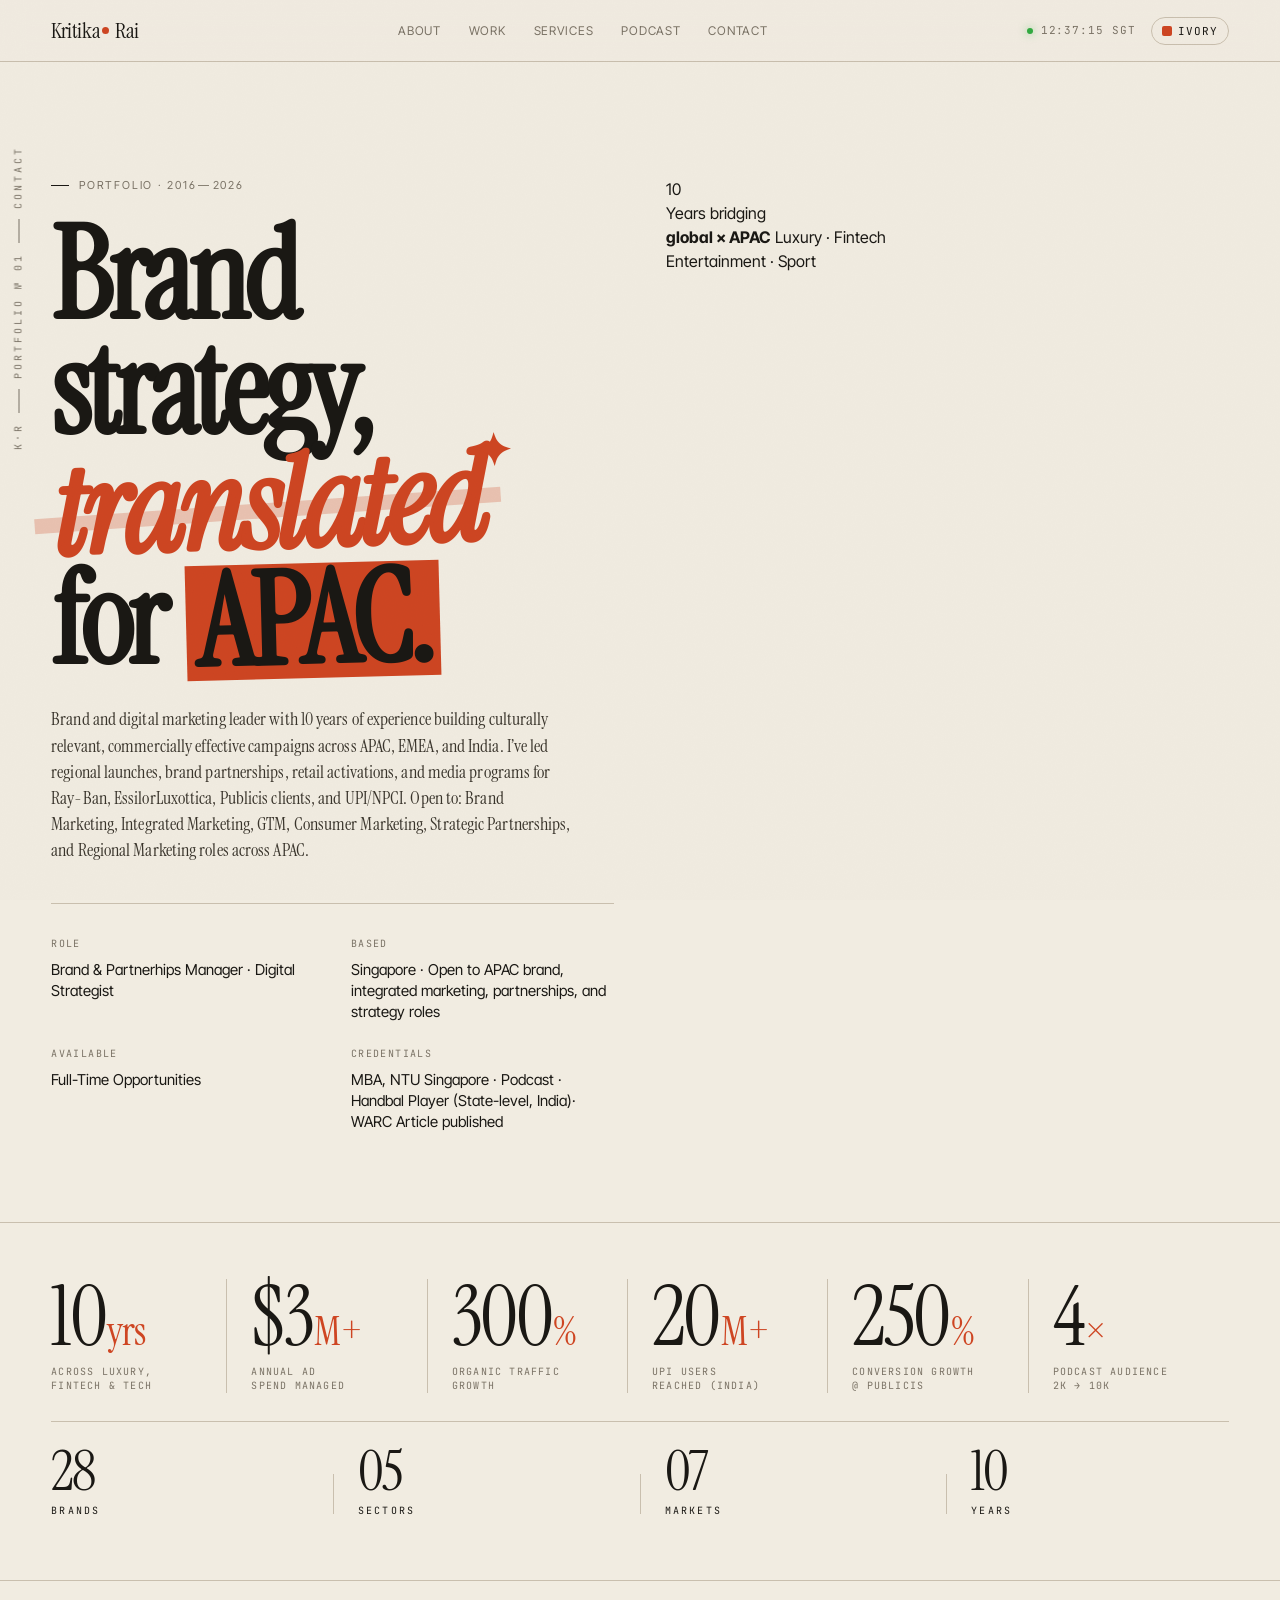
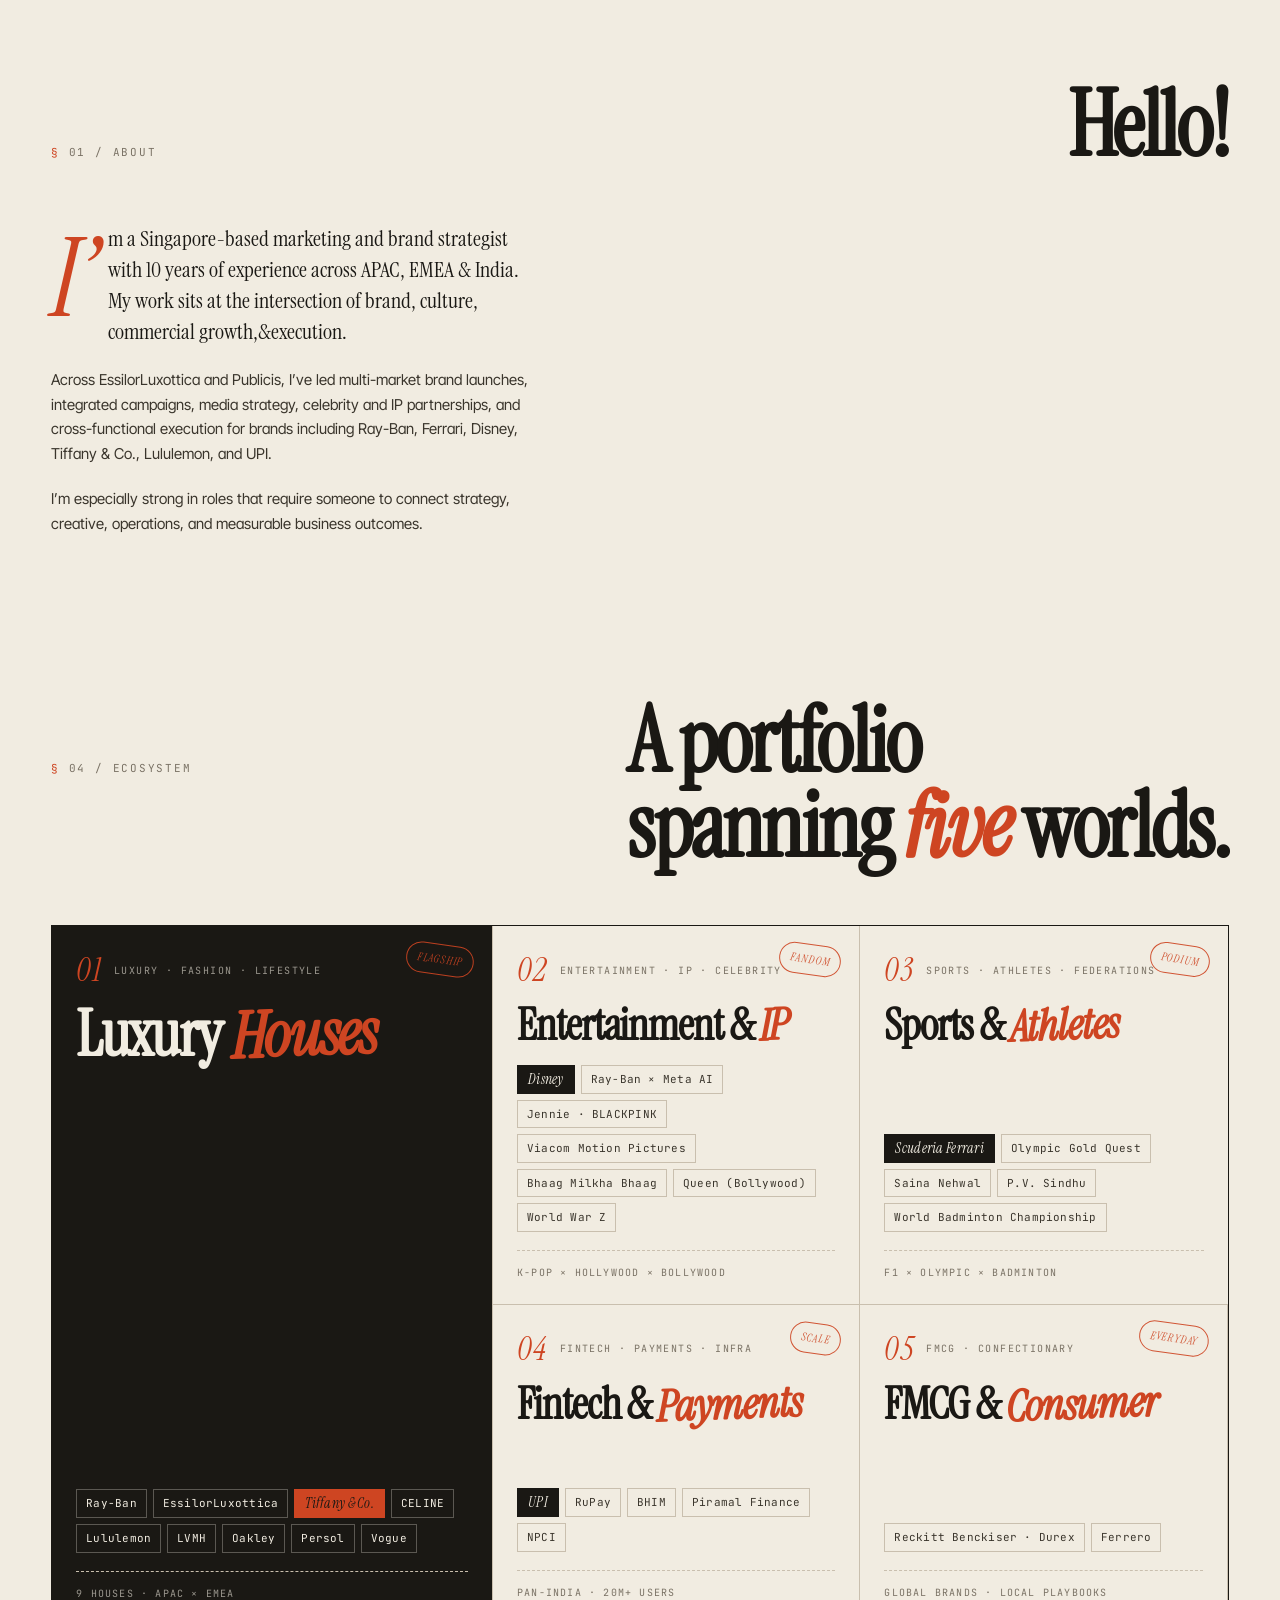
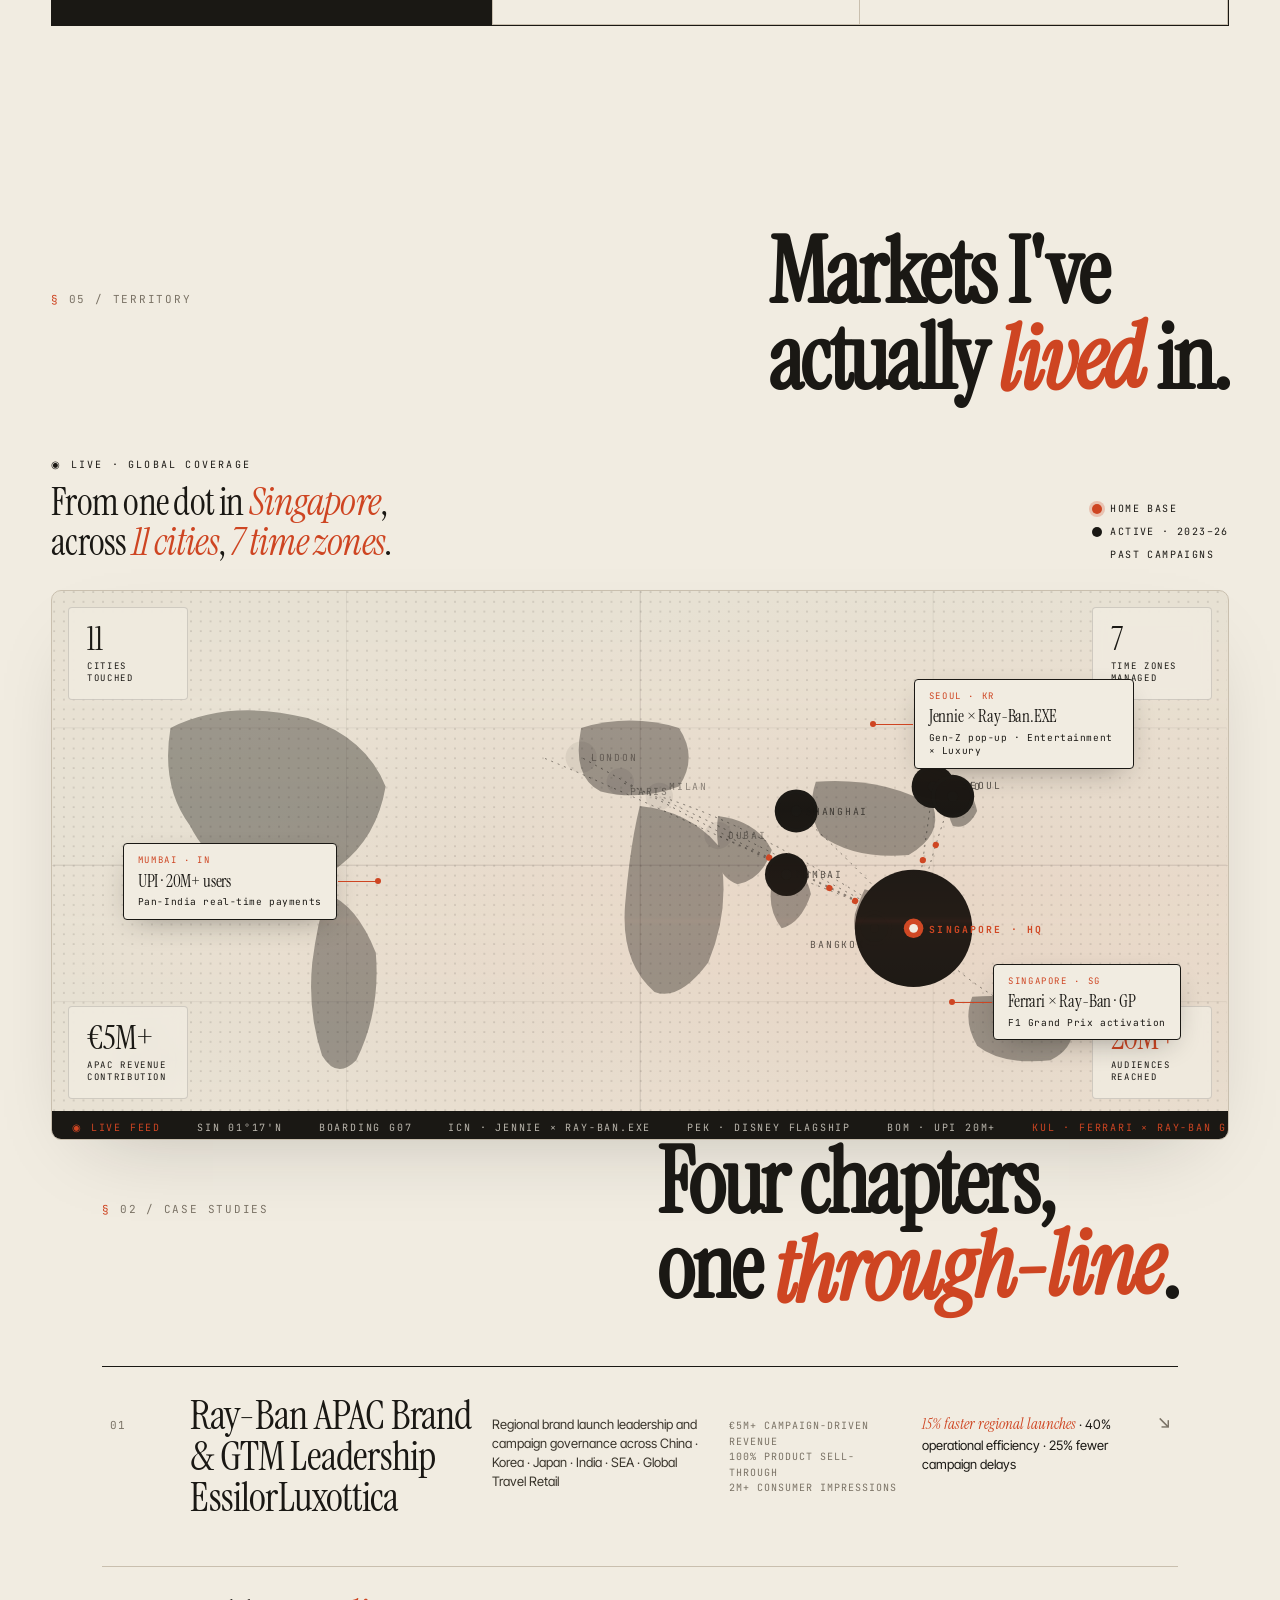
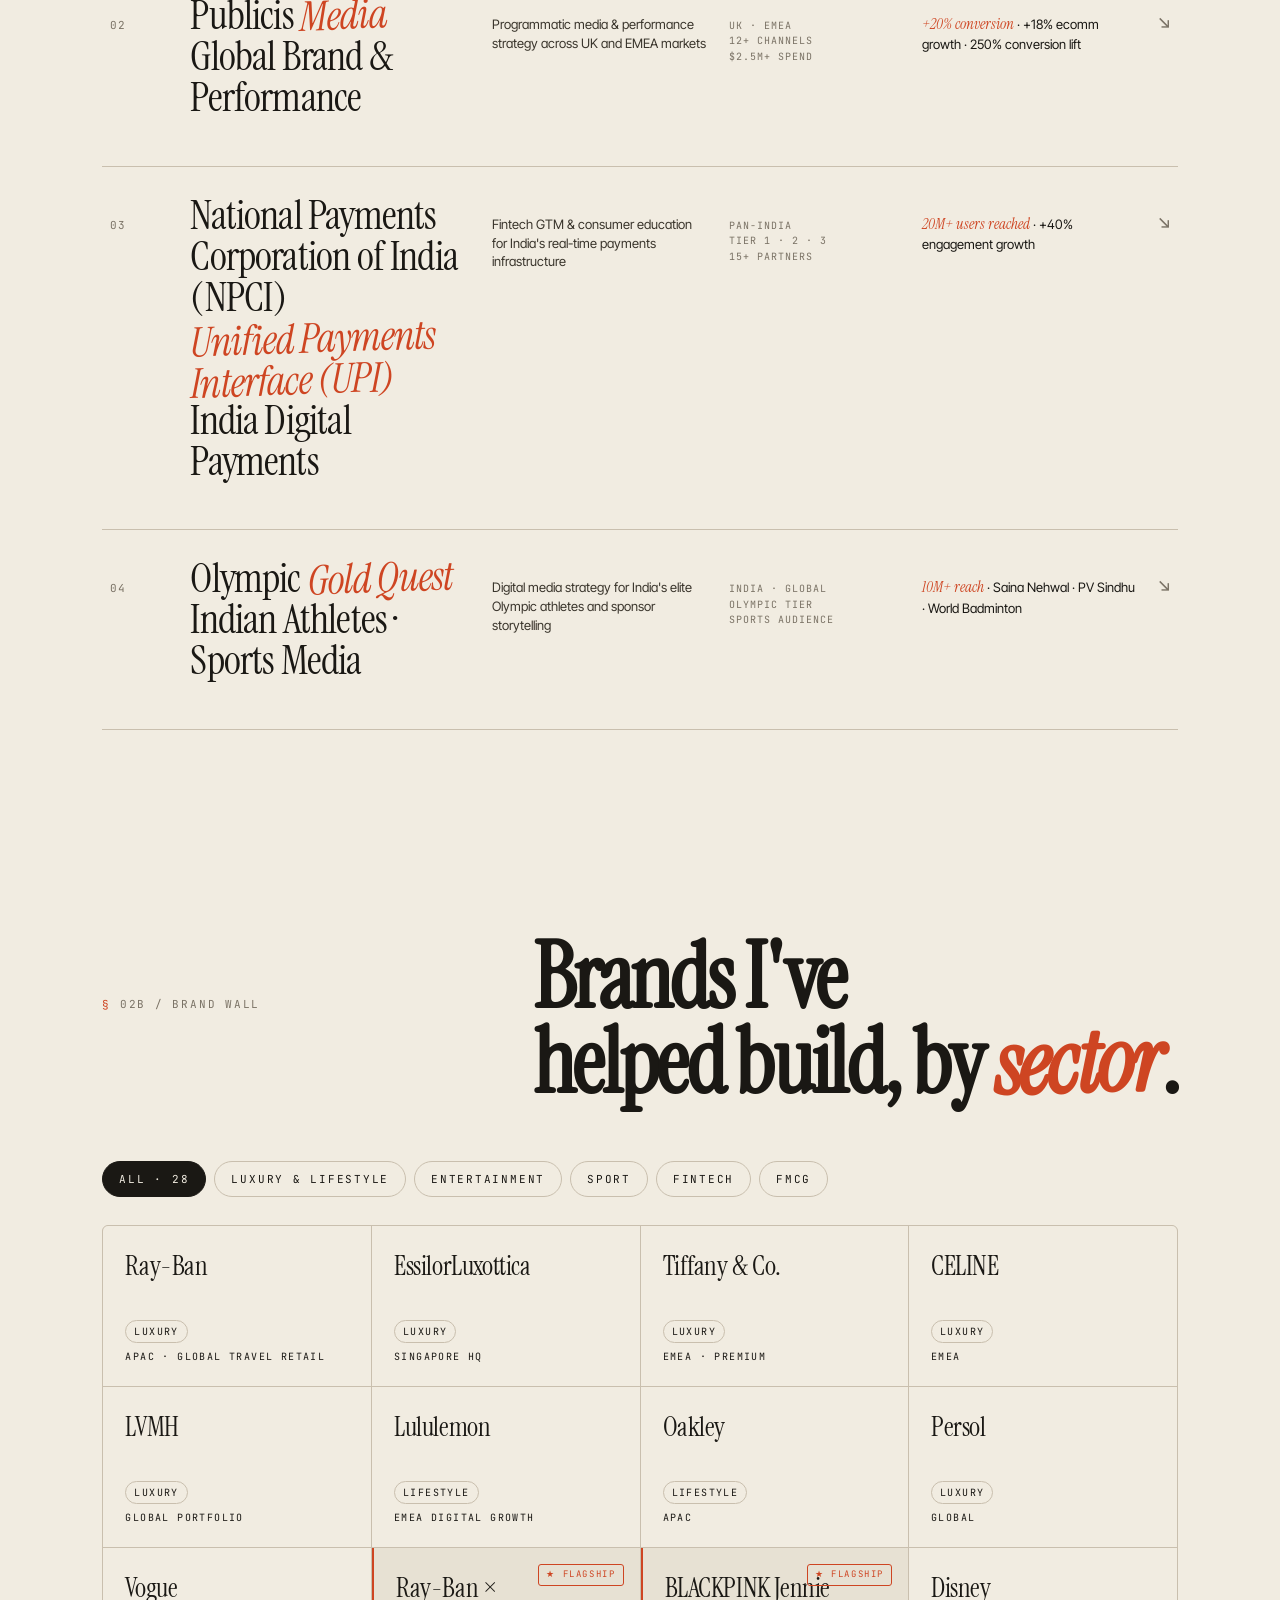
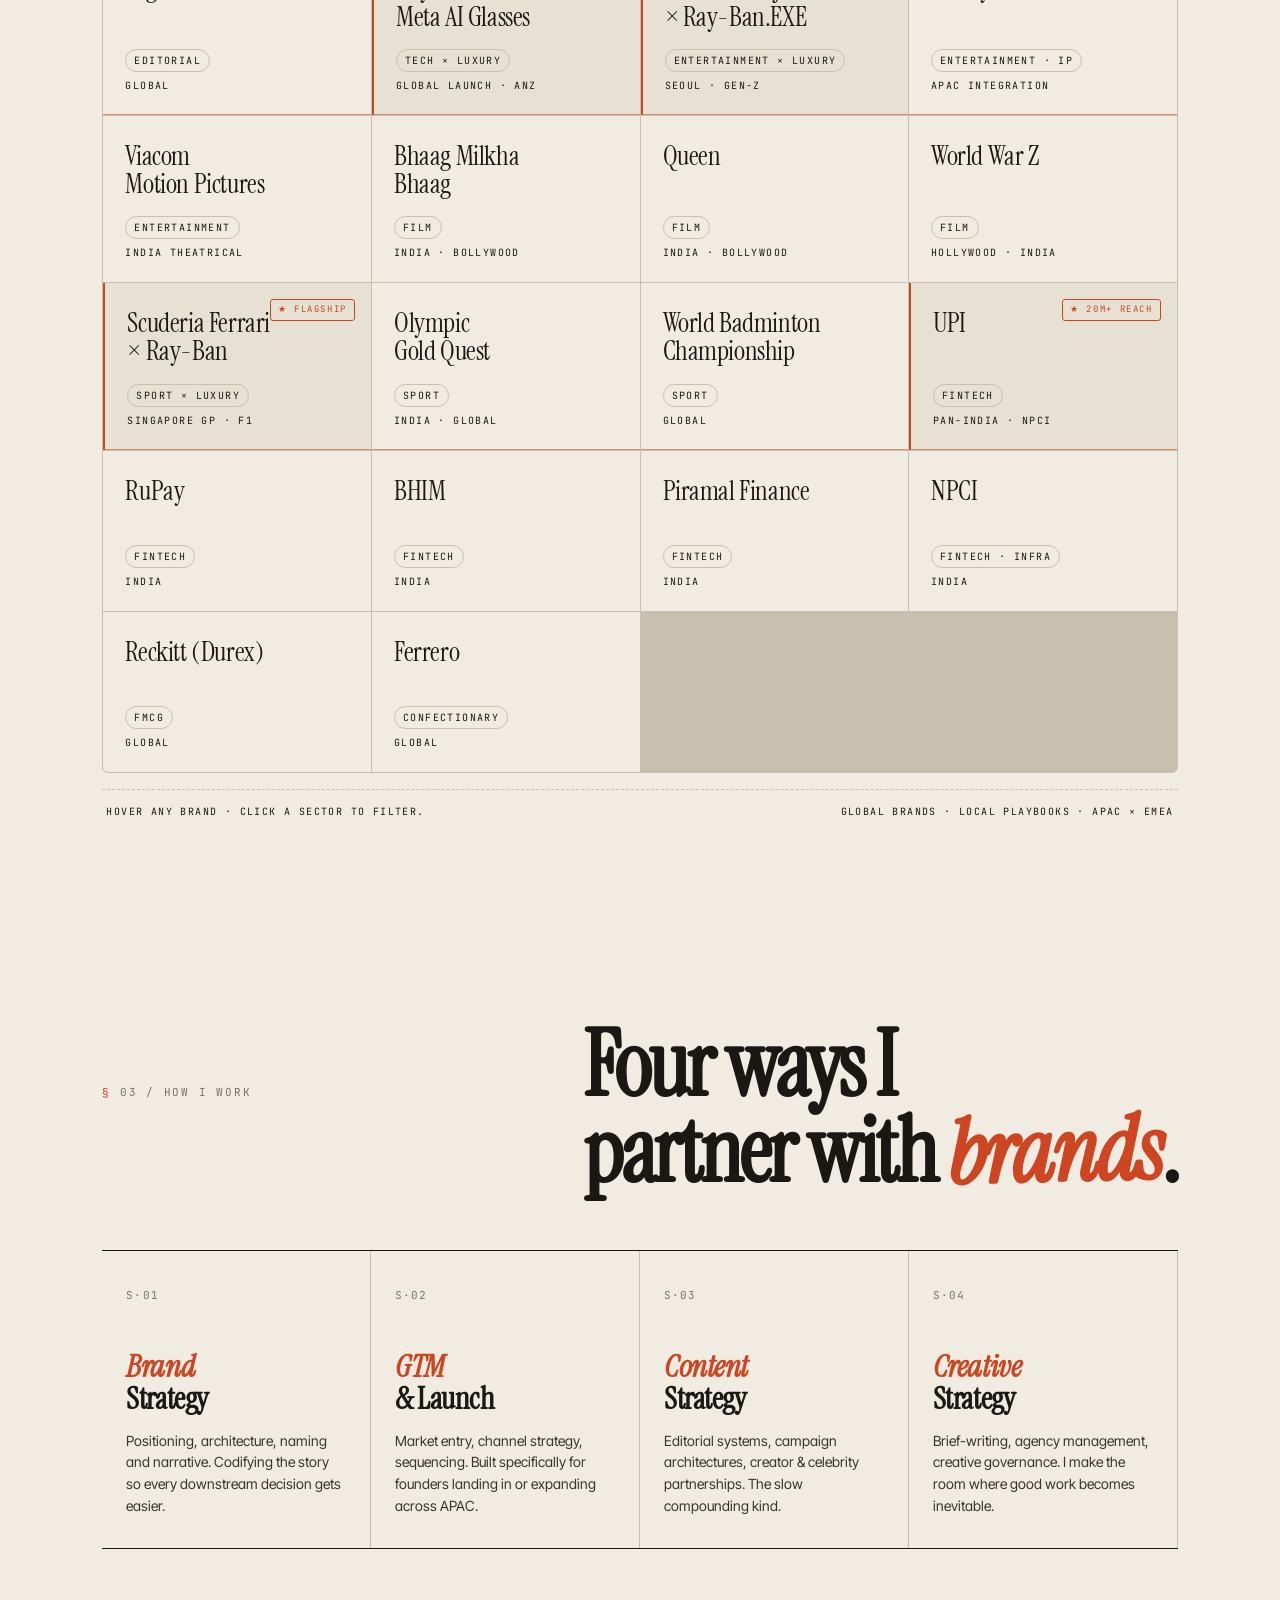
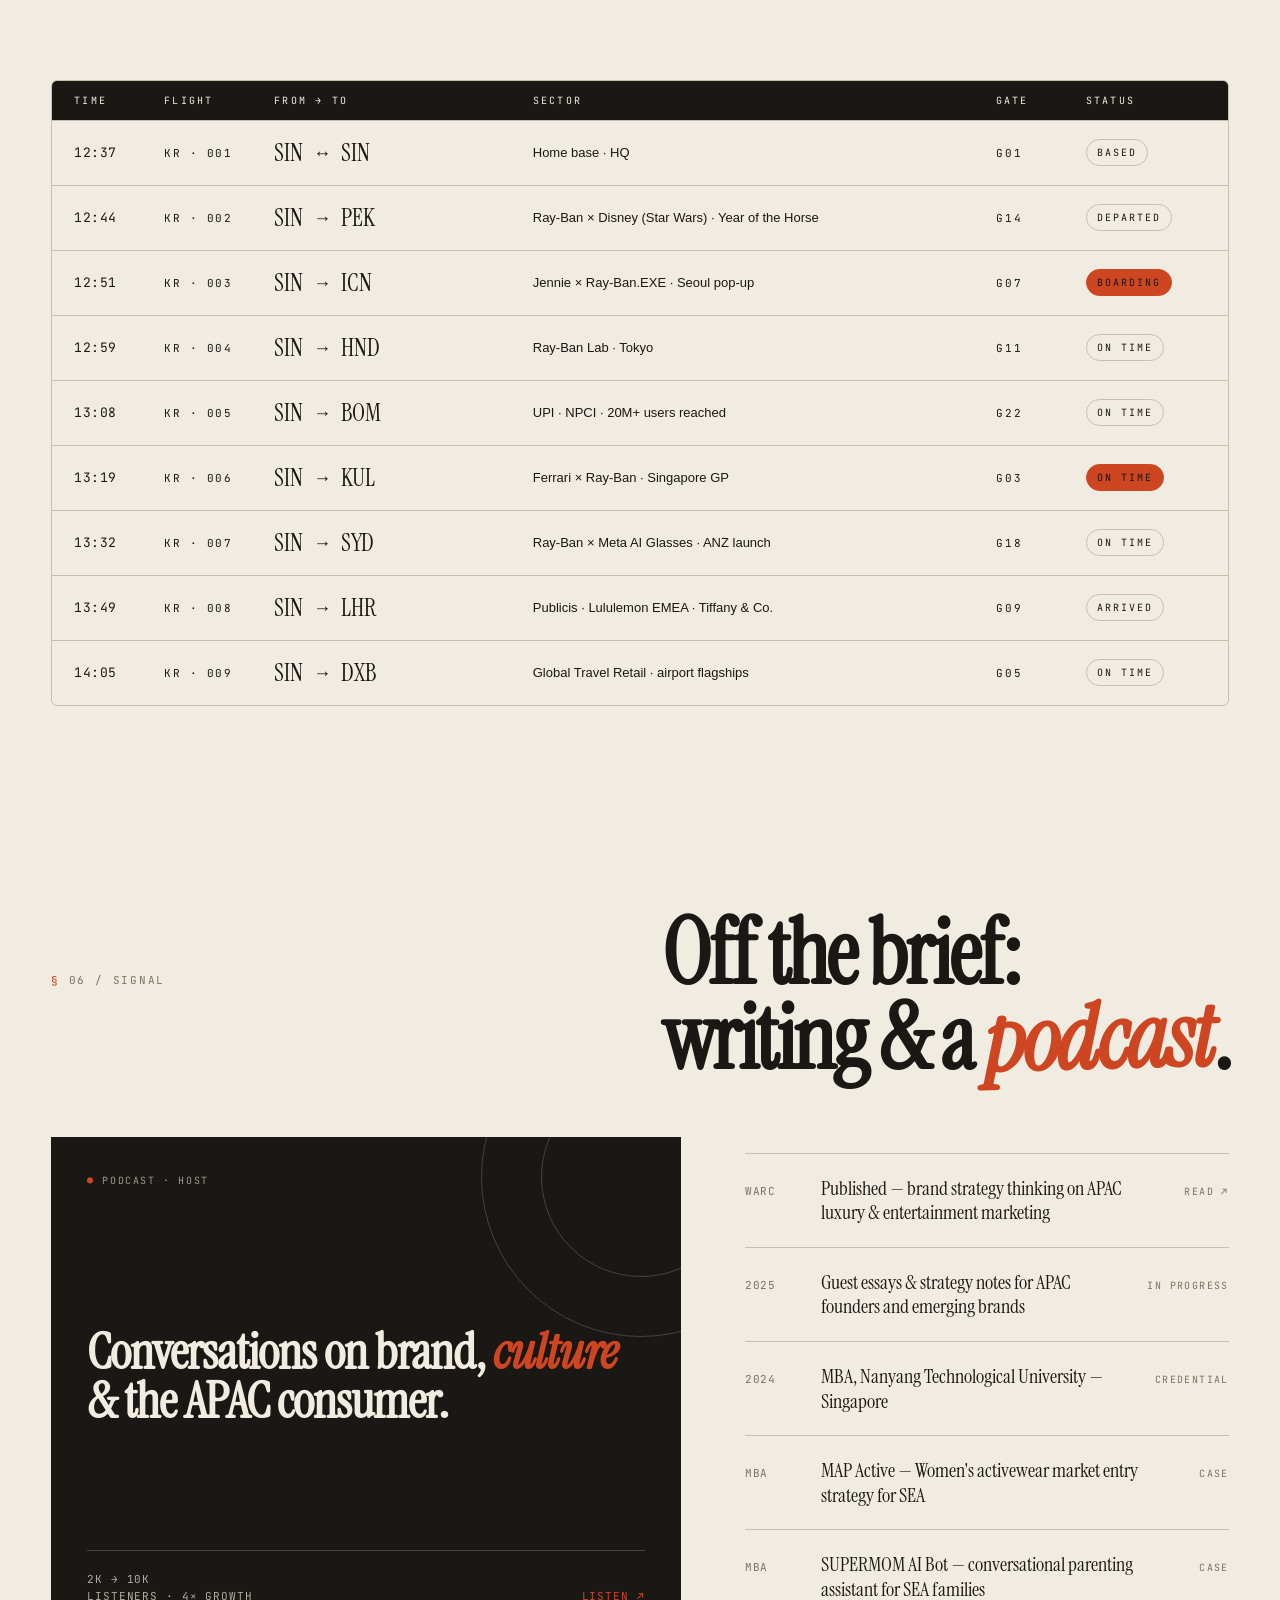
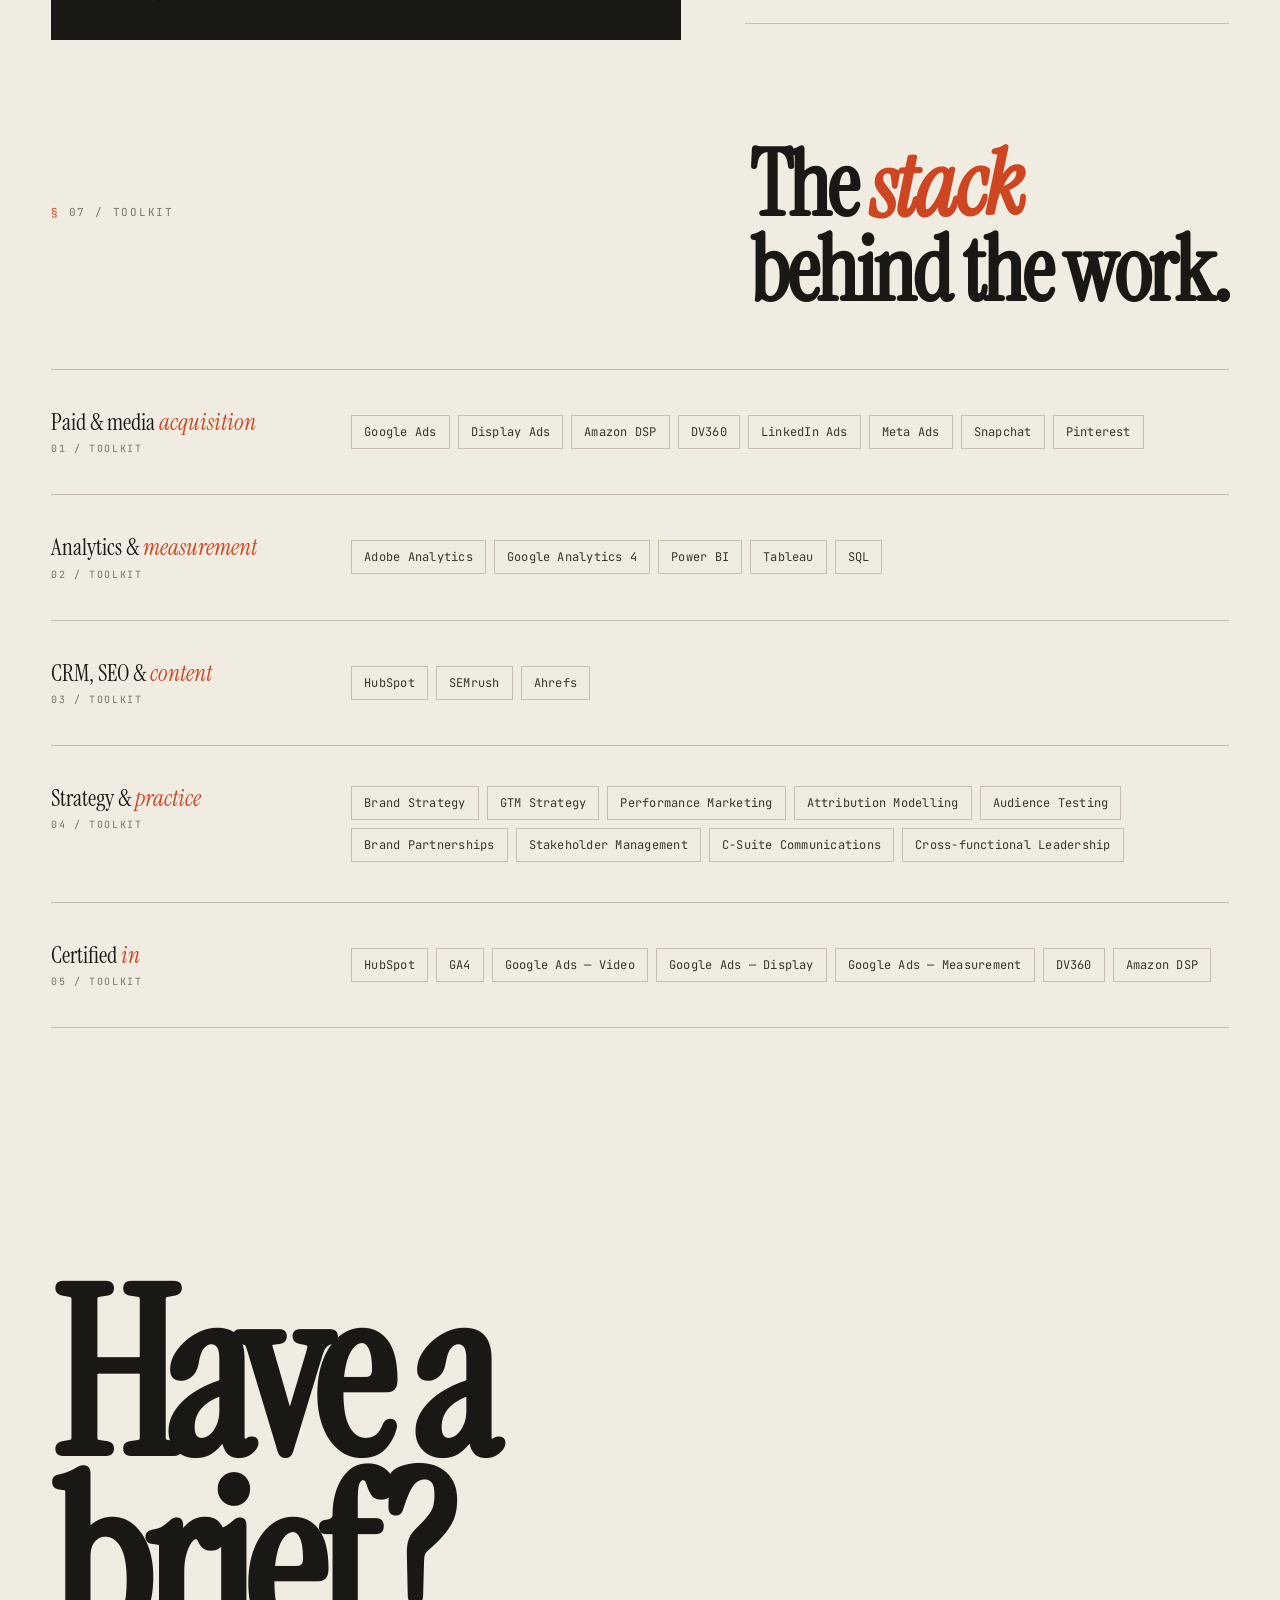
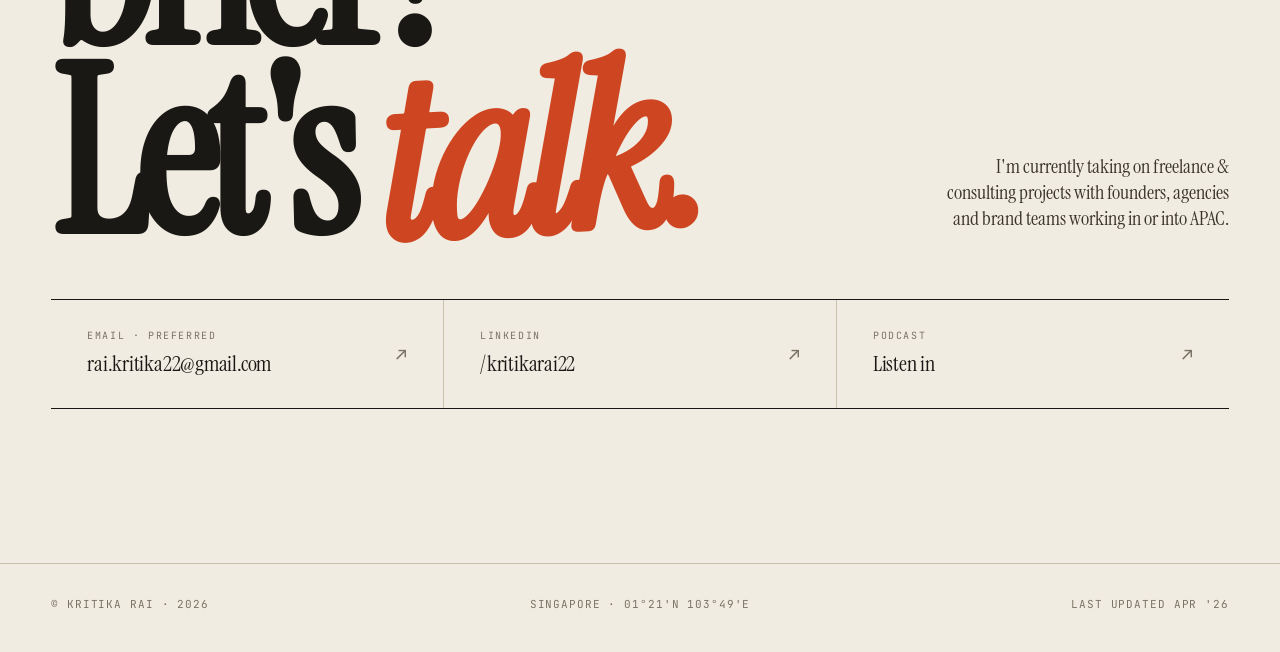
==== commit 3748cbde: "Update index.html" ====
--- a/index.html
+++ b/index.html
@@ -82,7 +82,7 @@
         </div>
       </div>
 
-      
+      <!-- BIG HIGHLIGHT BOX -->
       <div class="hero-right reveal">
         <div class="big-Ten">
           <div class="numeral">10</div>
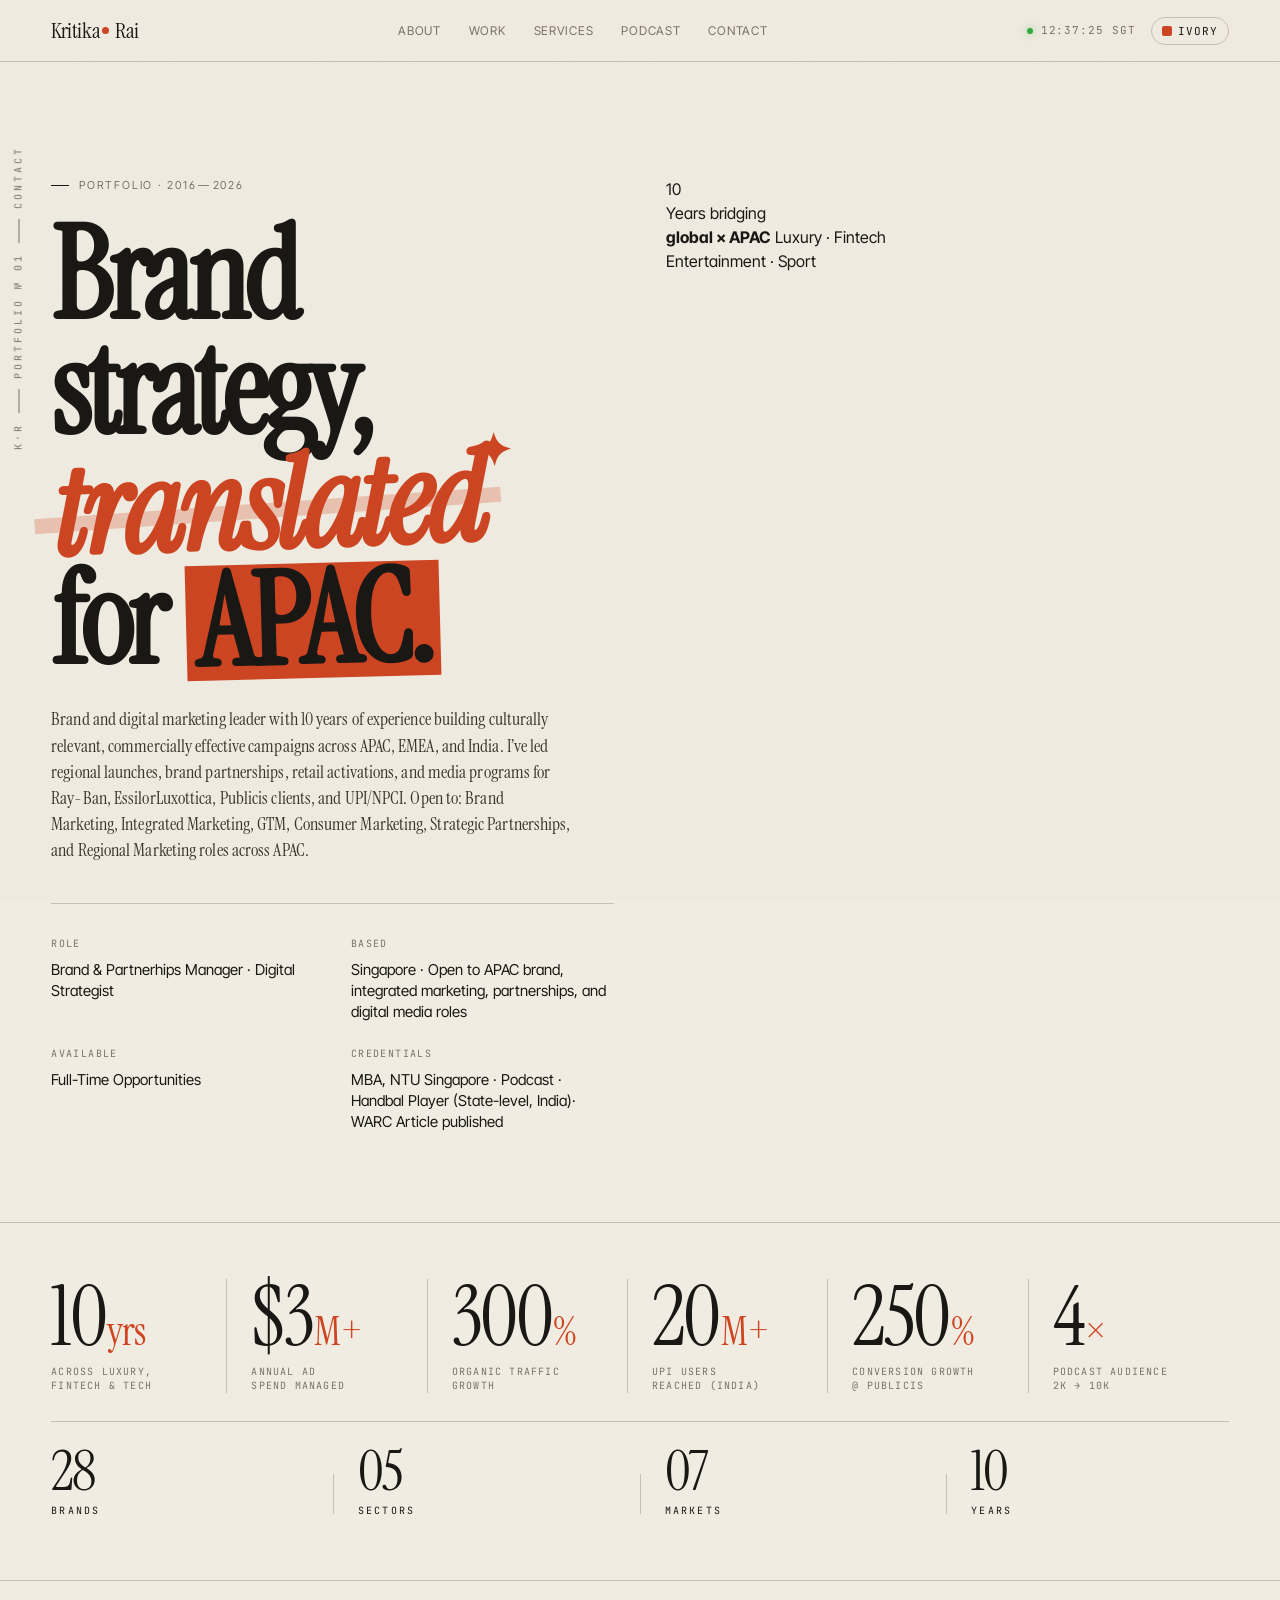
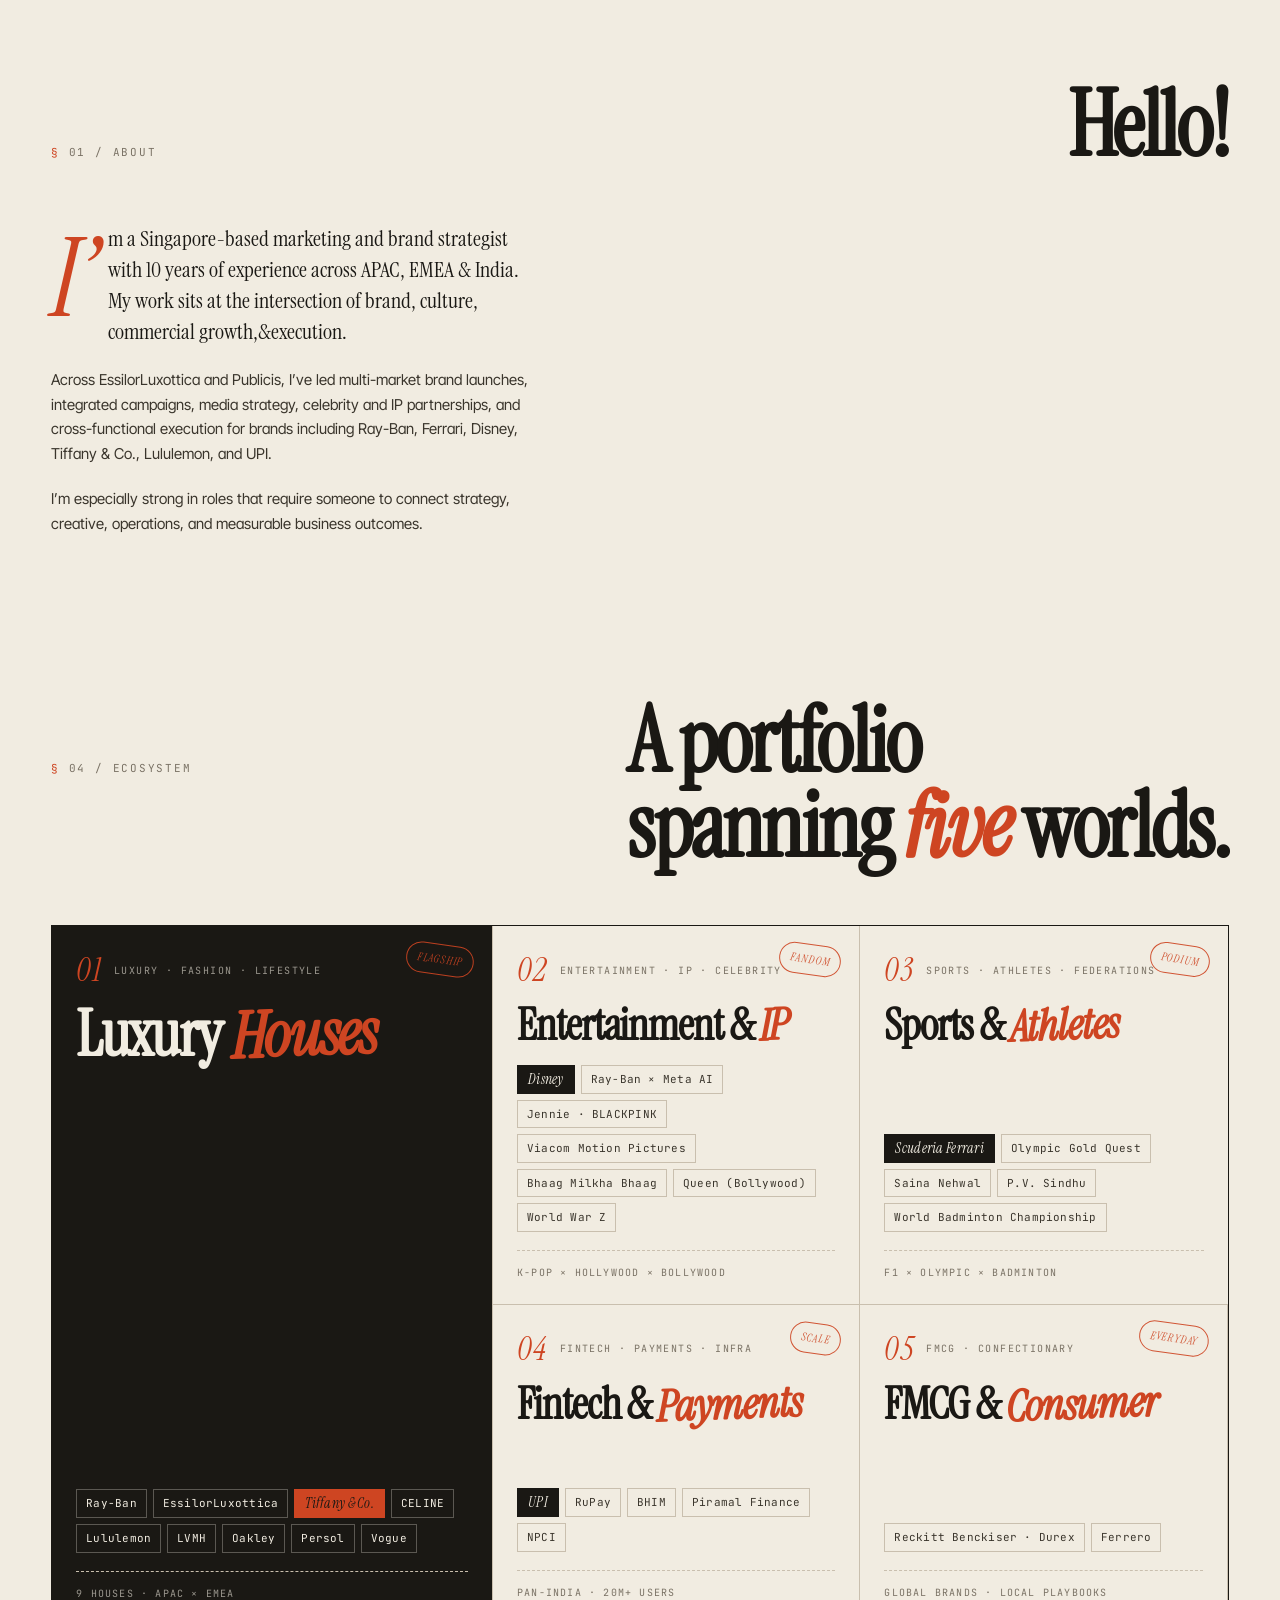
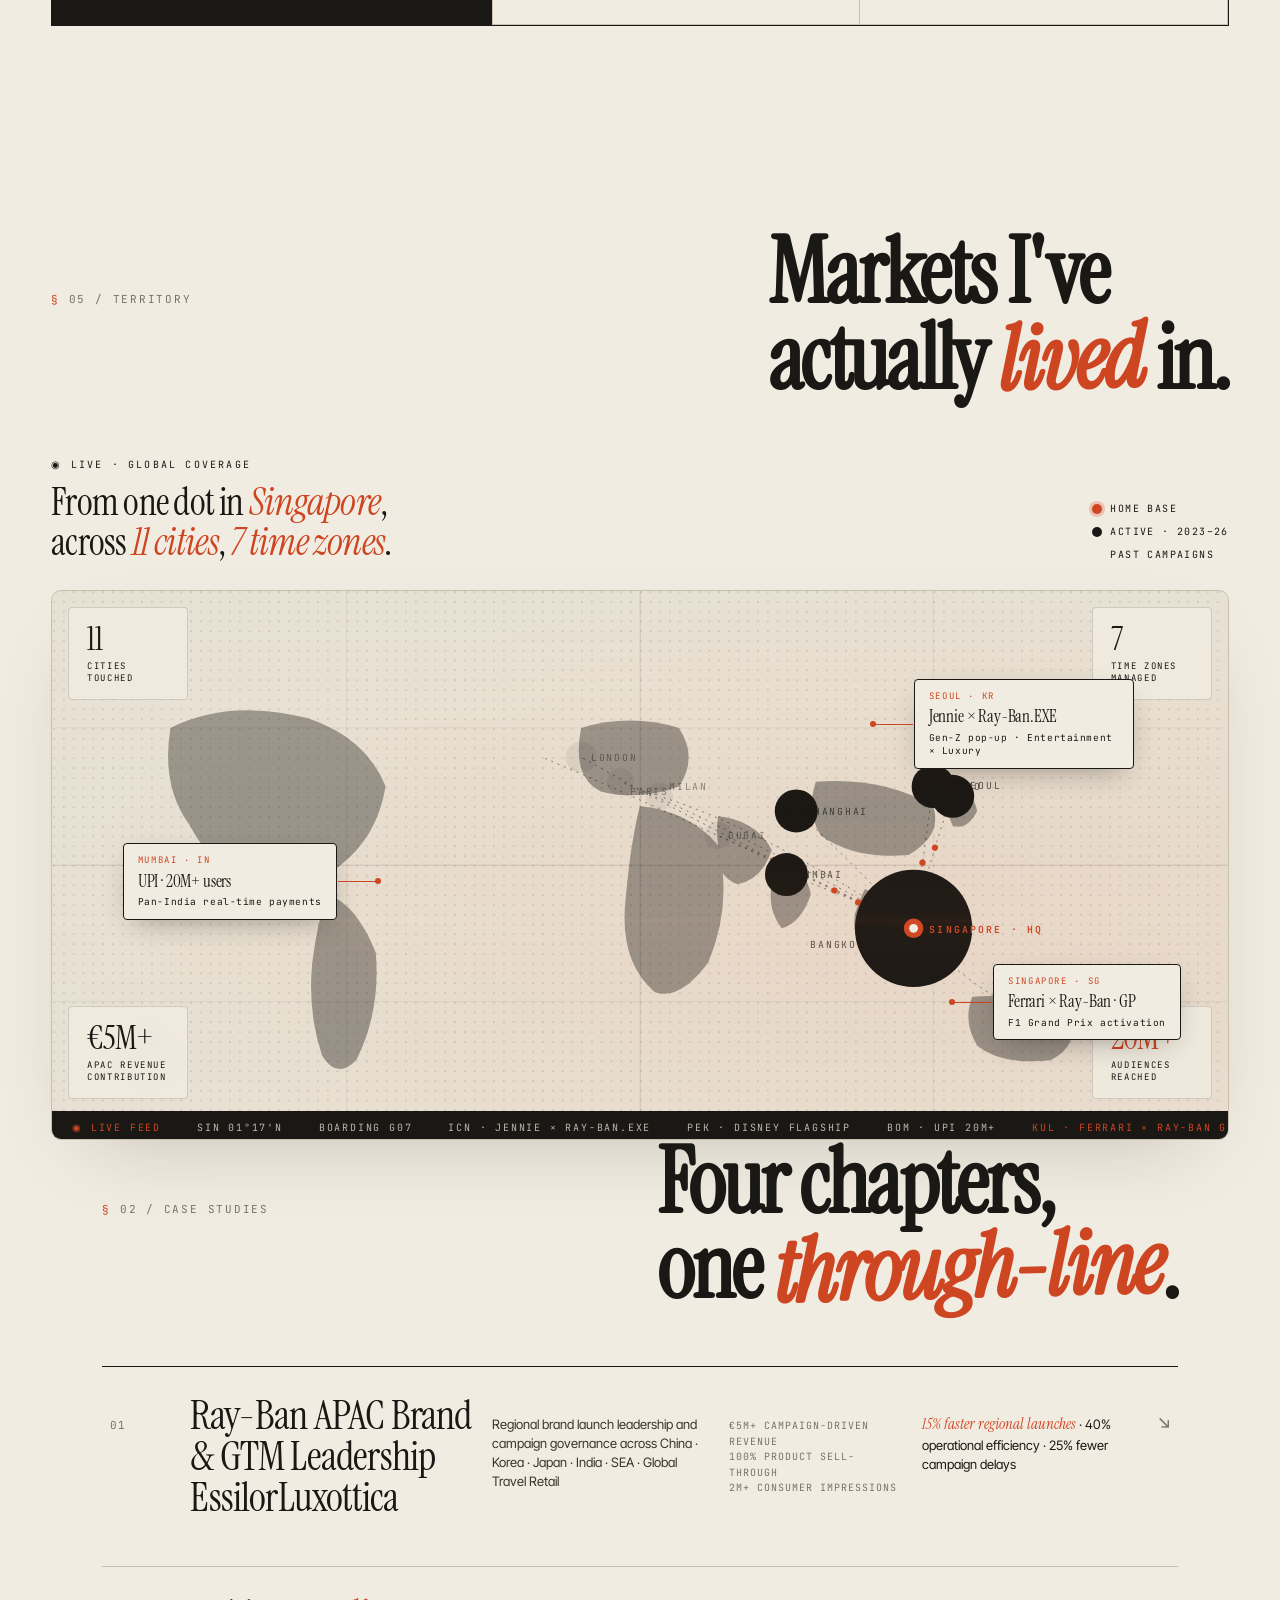
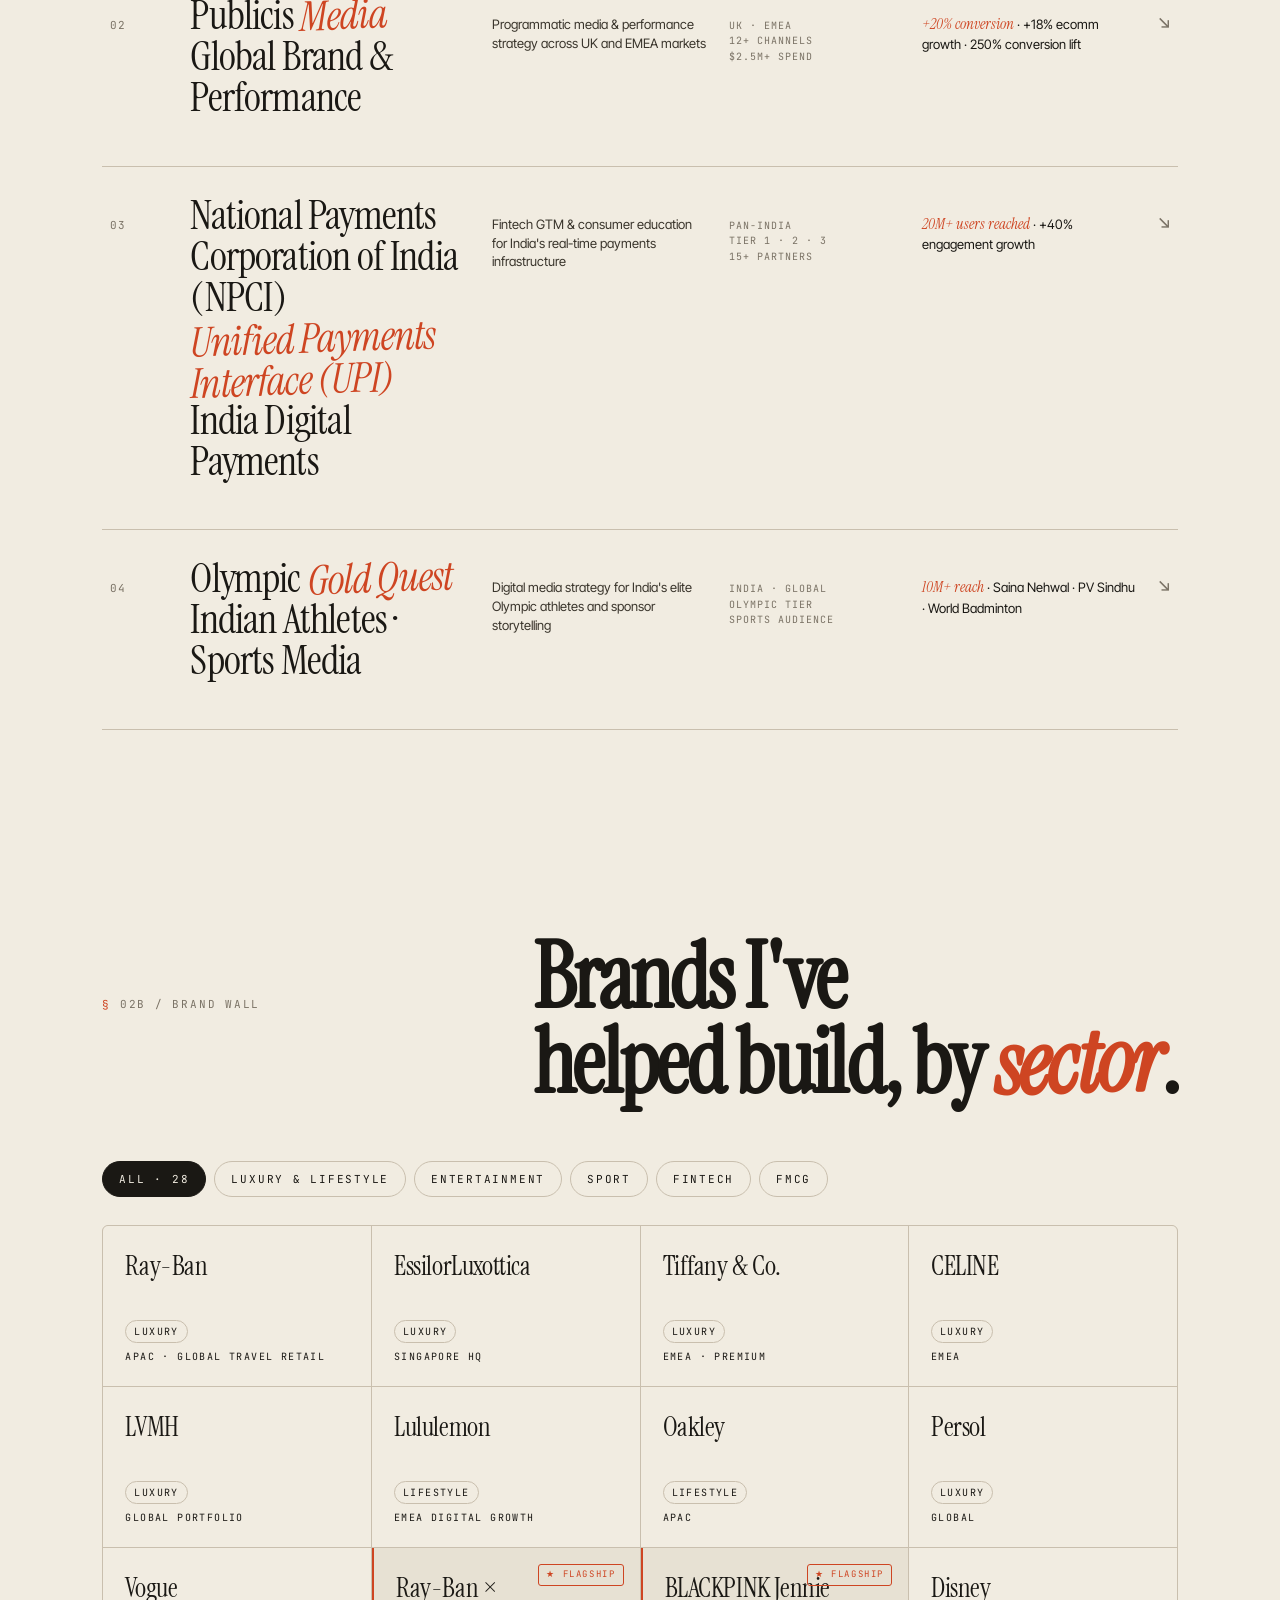
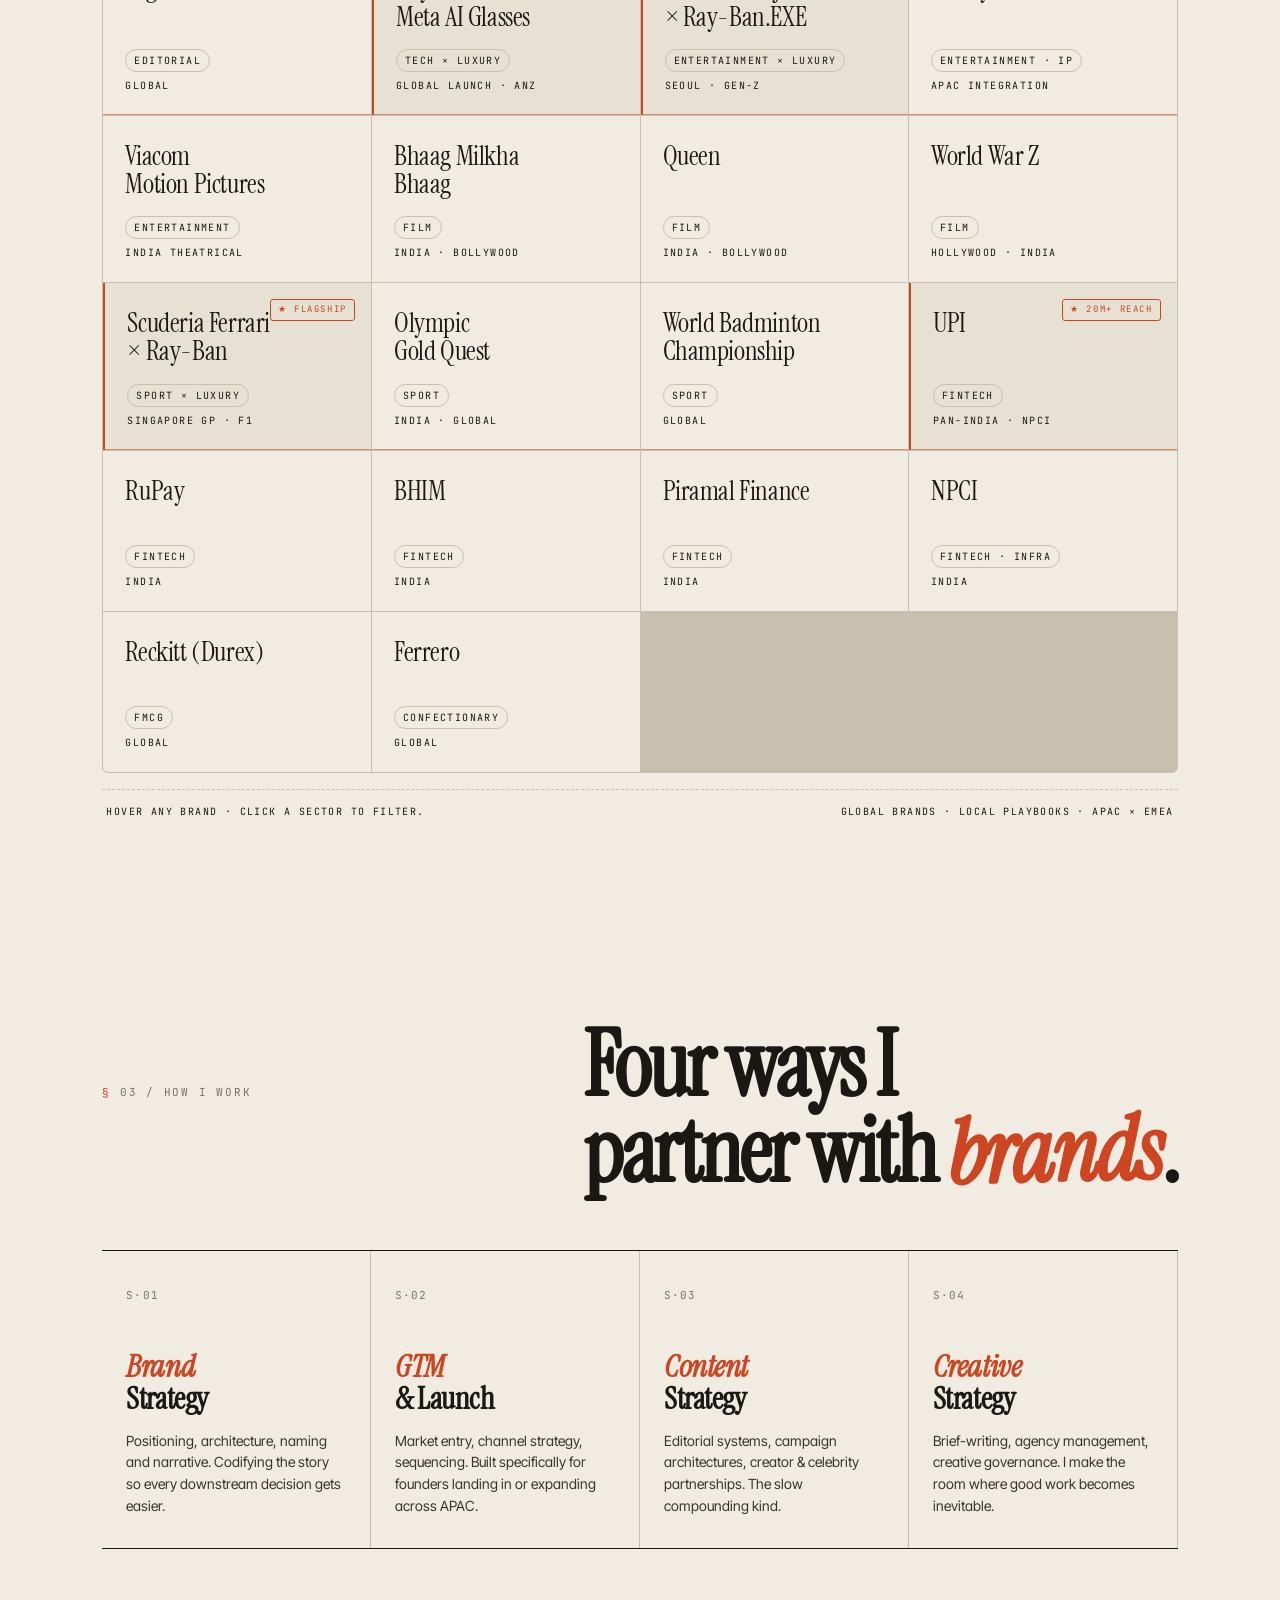
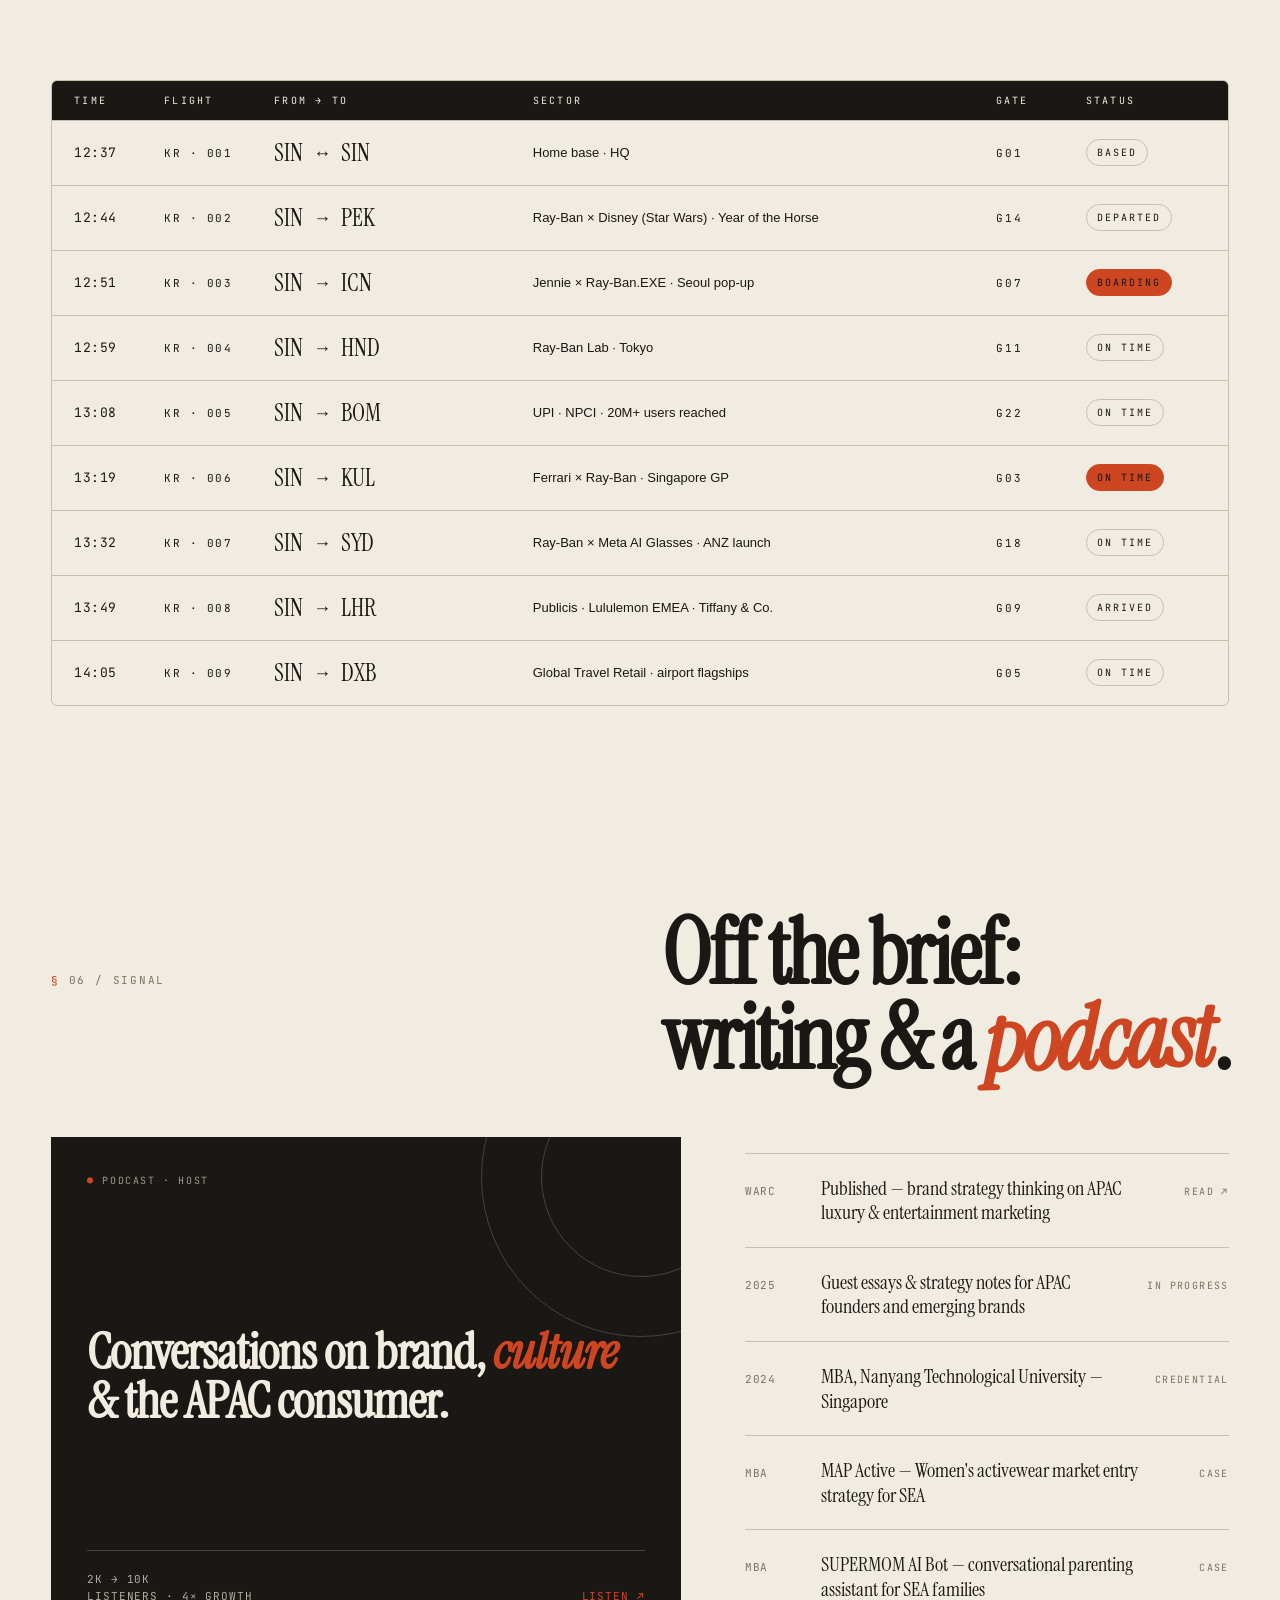
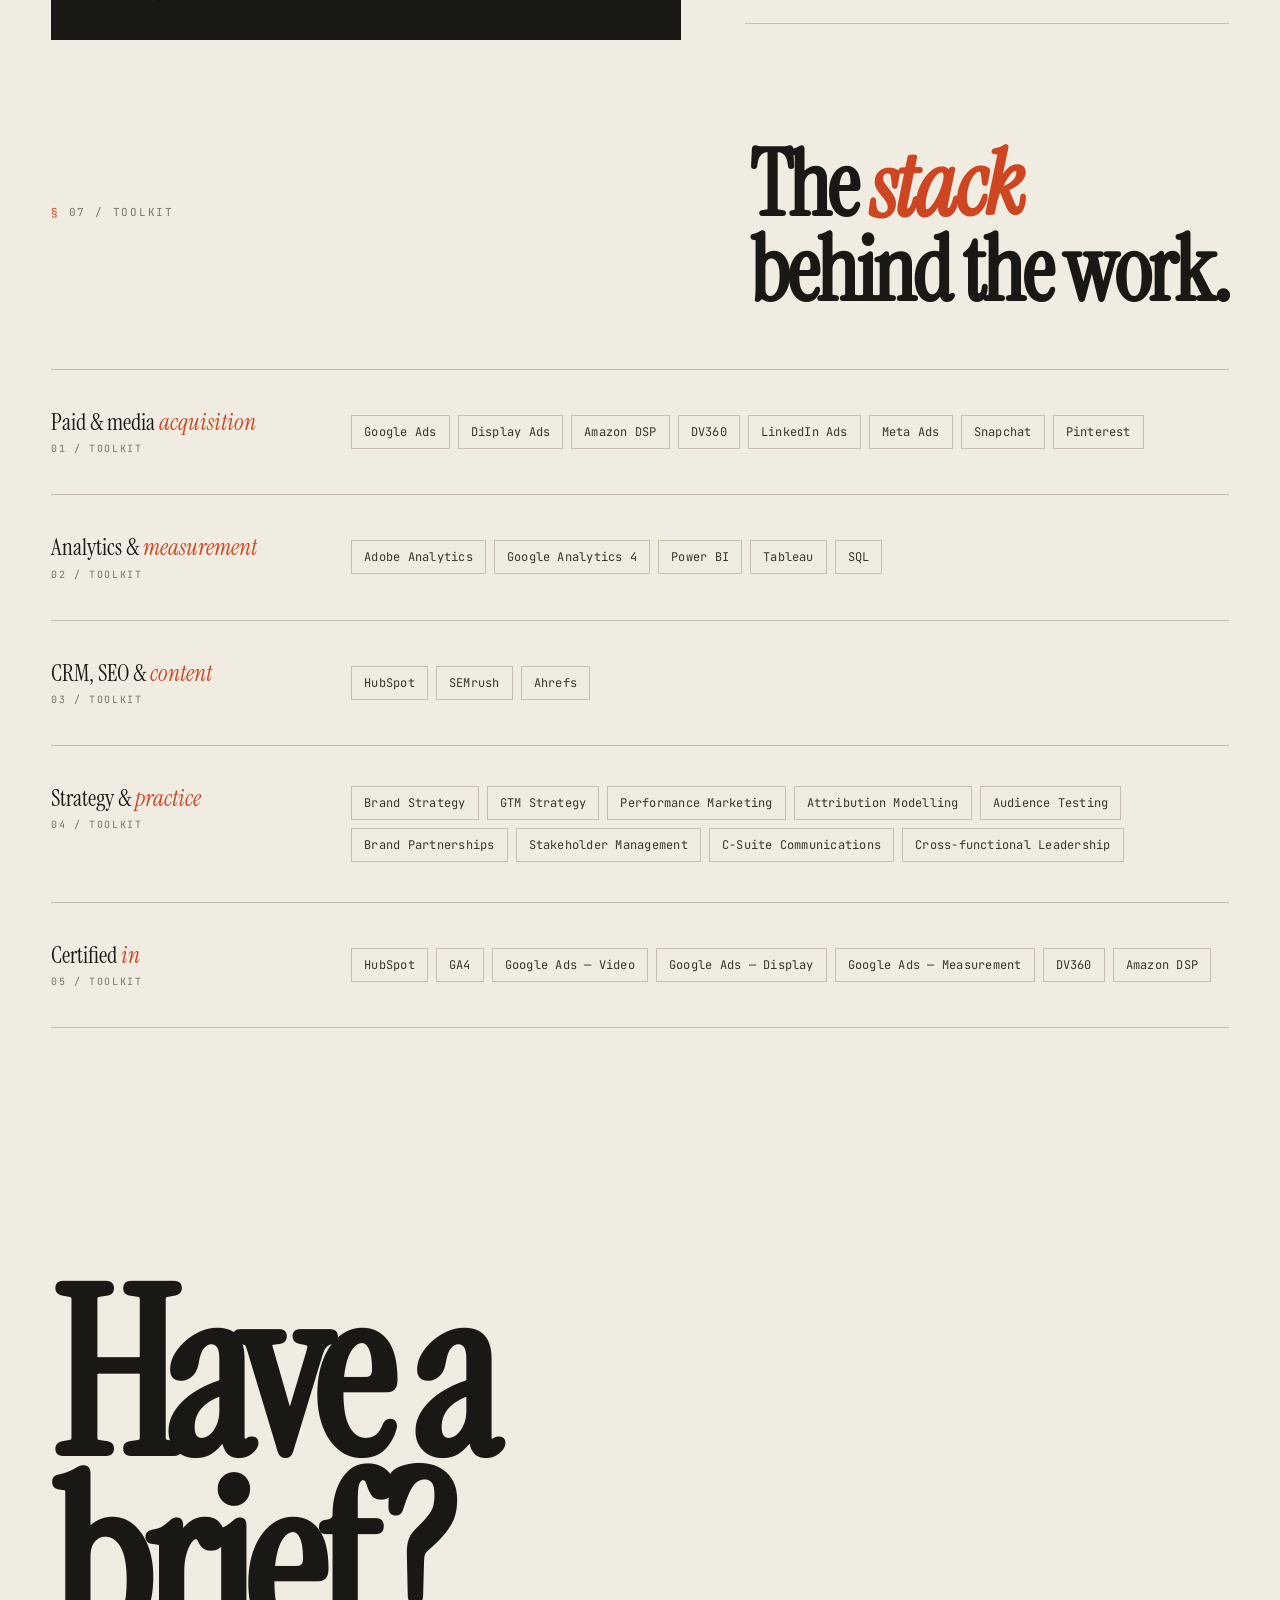
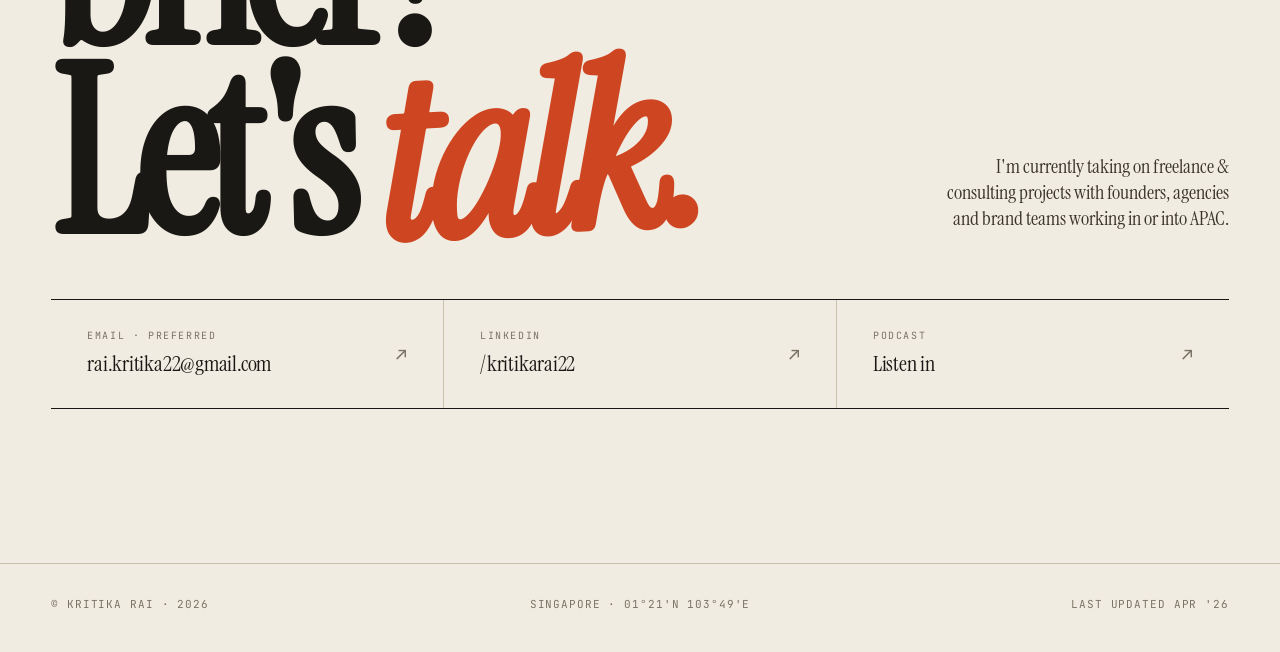
==== commit e28c7d4f: "Update index.html" ====
--- a/index.html
+++ b/index.html
@@ -68,7 +68,7 @@
           
           <div class="meta-item">
             <div class="k">Based</div>
-            <div class="v">Singapore · Open to APAC brand, integrated marketing, partnerships, and strategy roles </div>
+            <div class="v">Singapore · Open to APAC brand, integrated marketing, partnerships, and digital media roles </div>
           </div>
           
           <div class="meta-item">
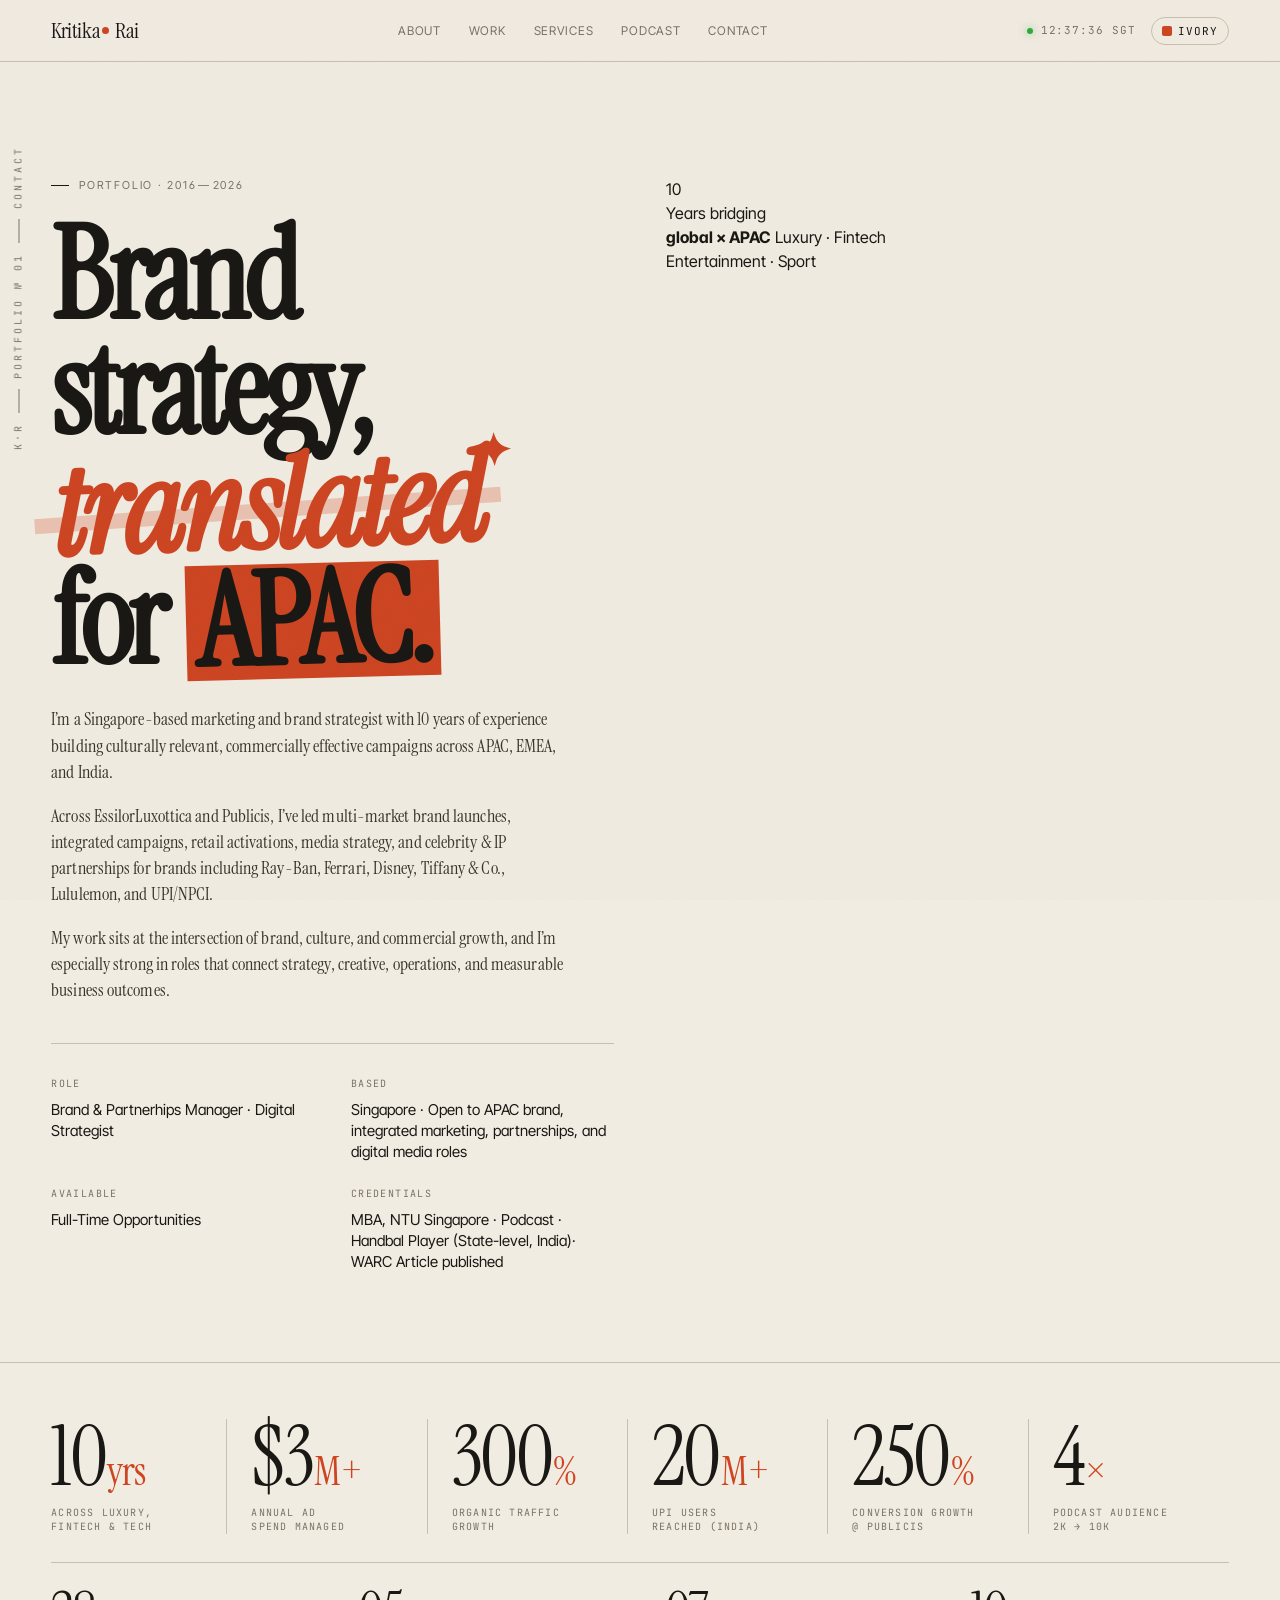
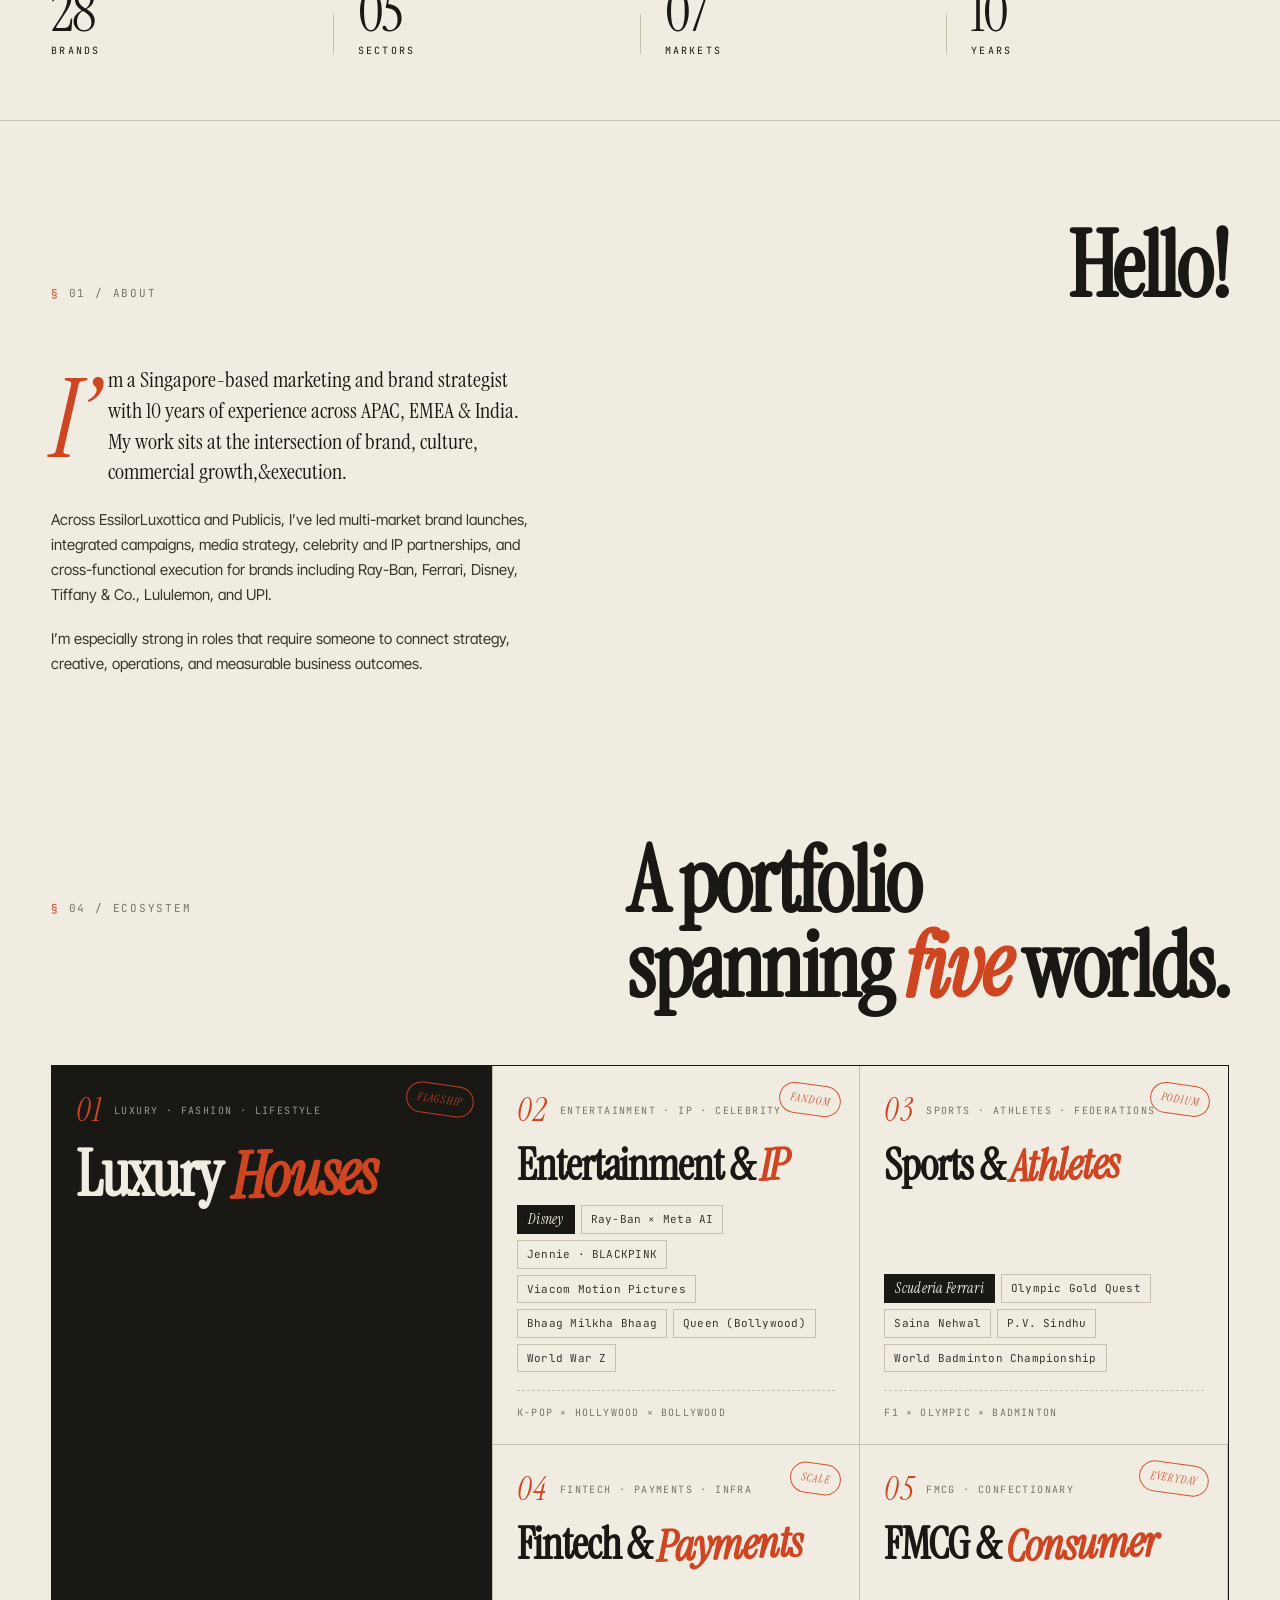
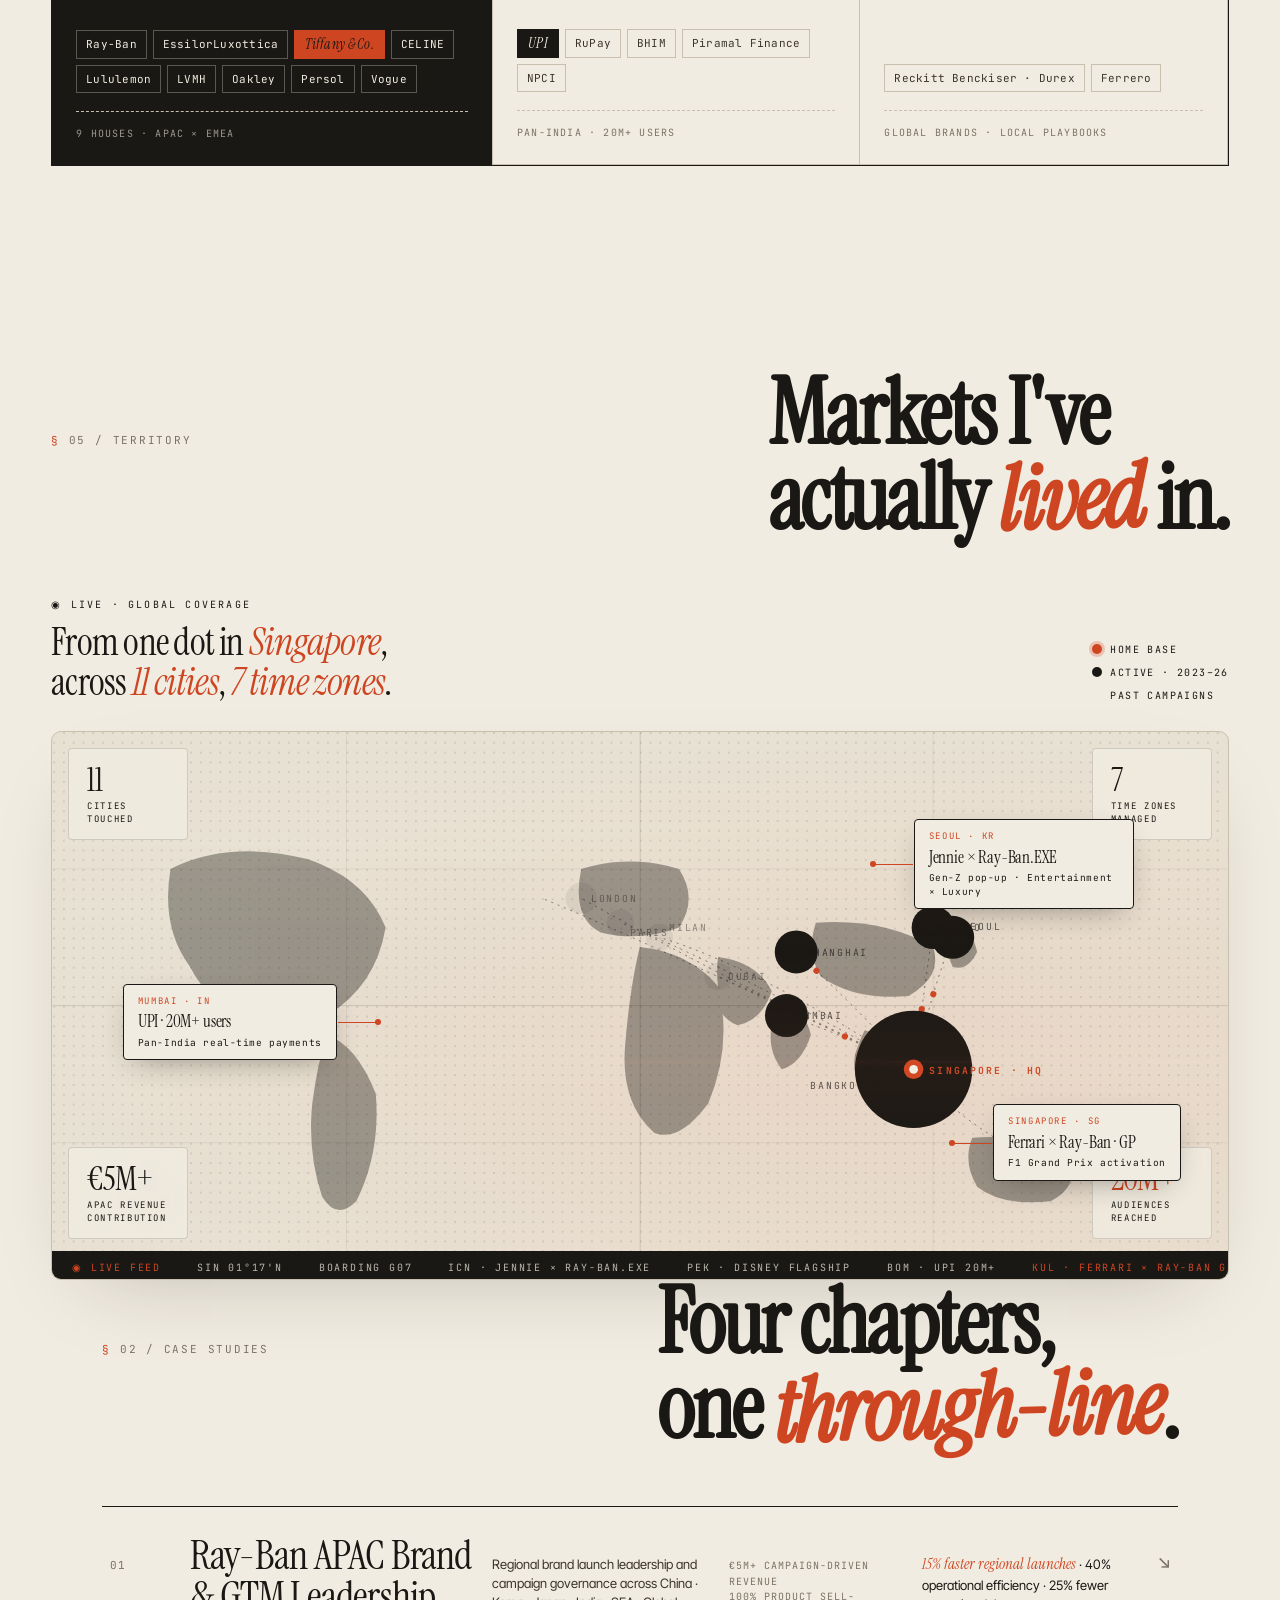
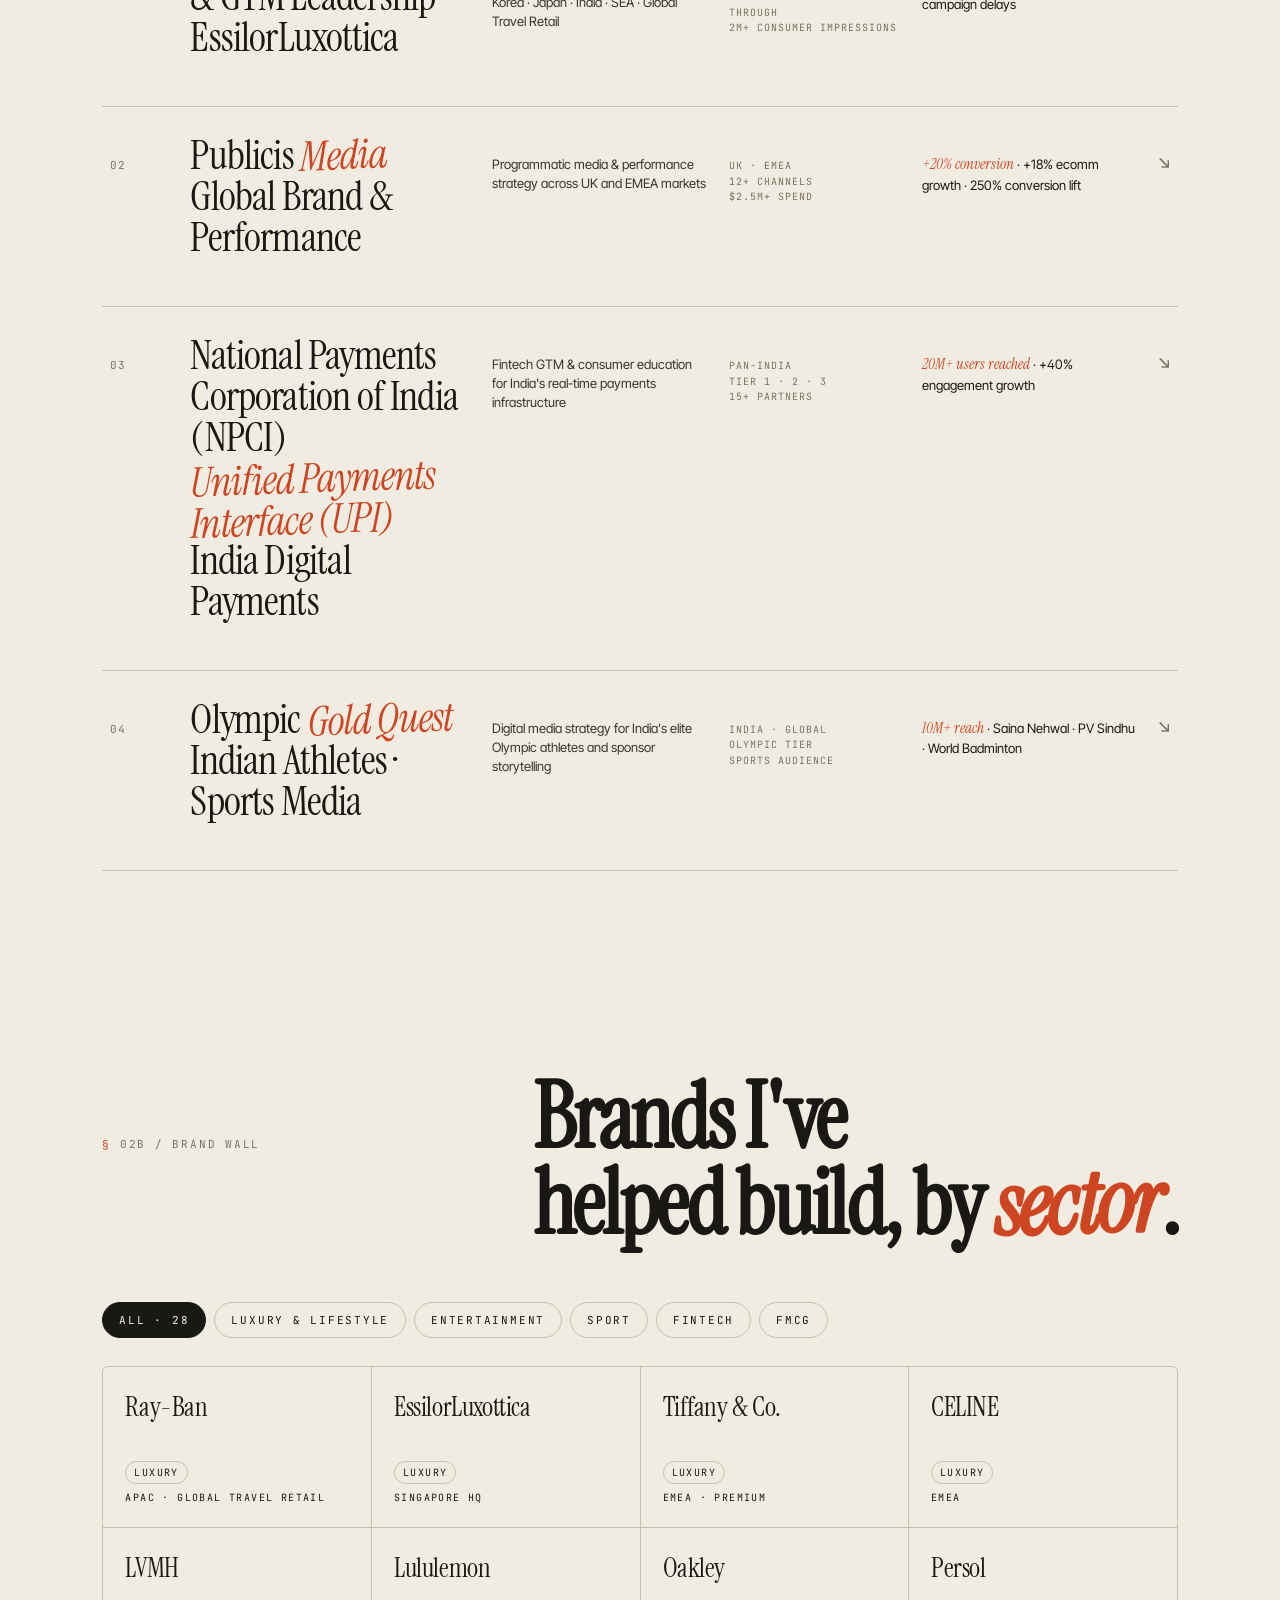
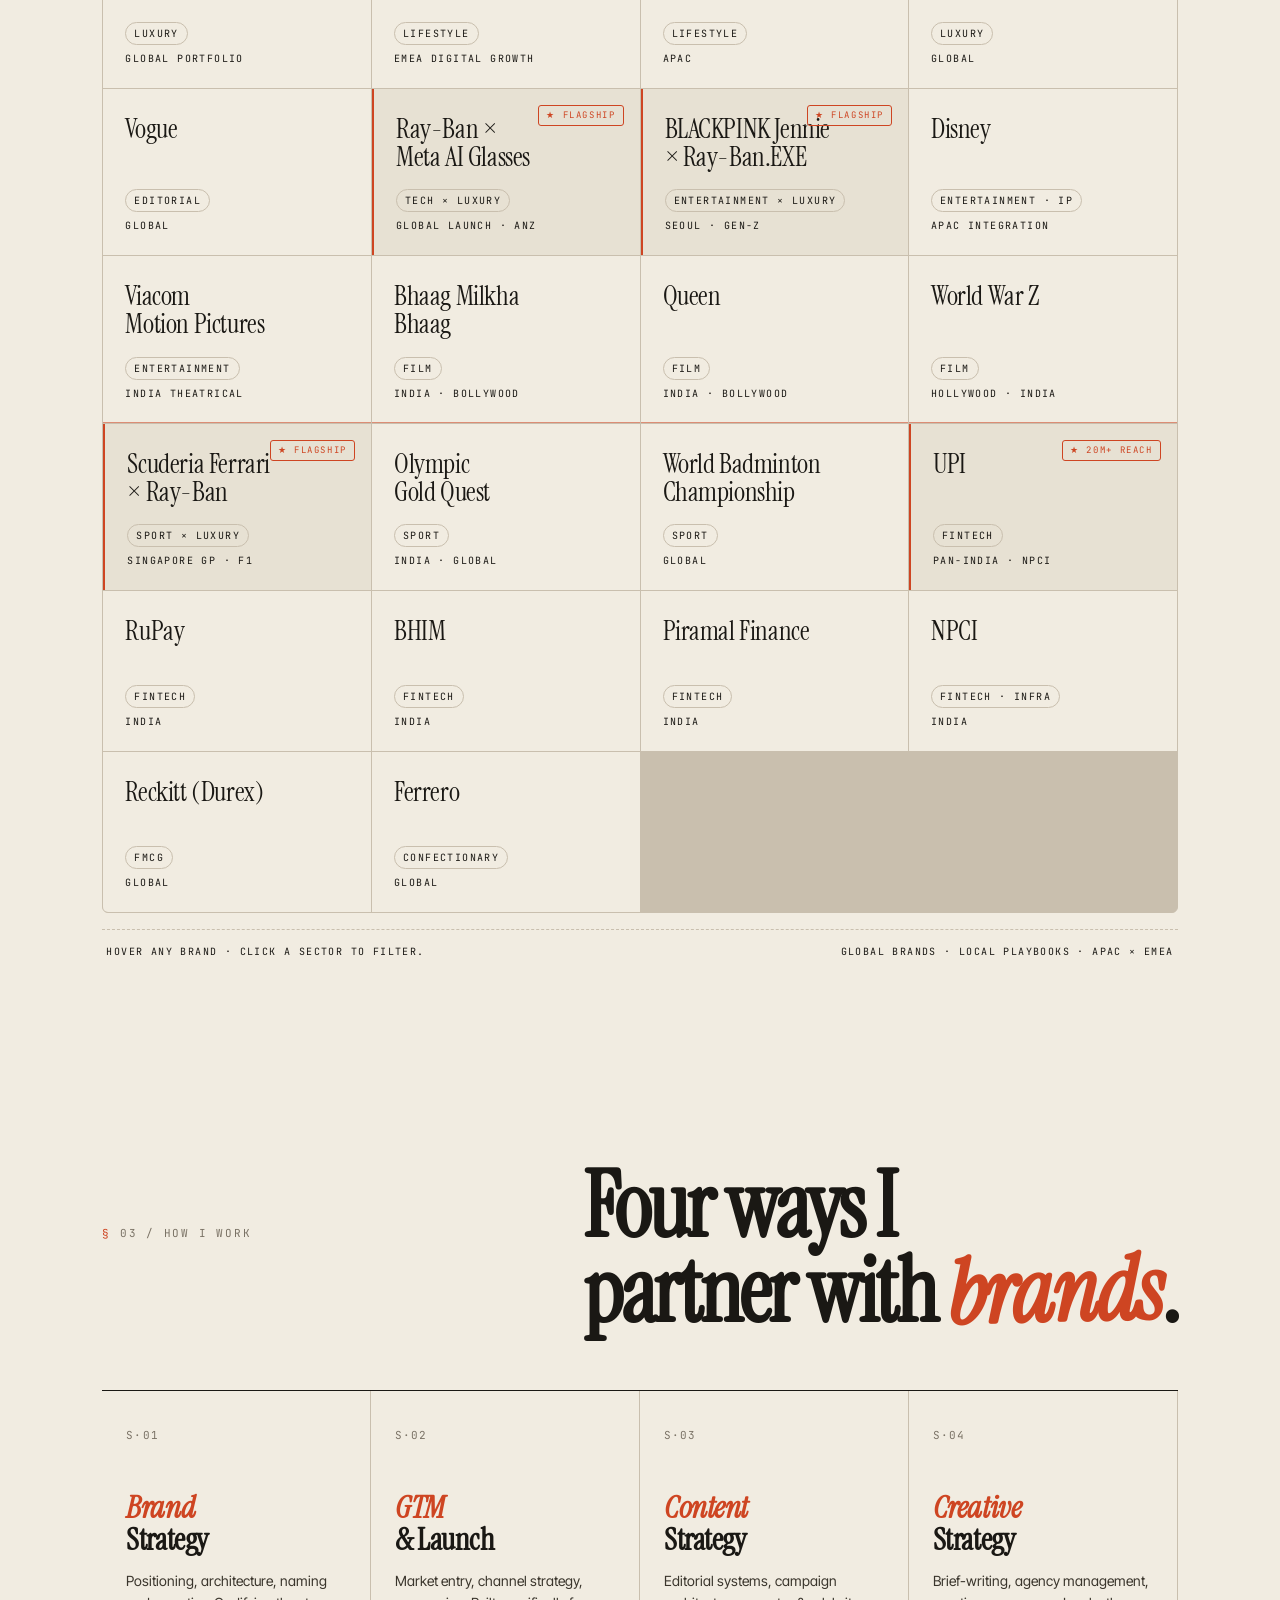
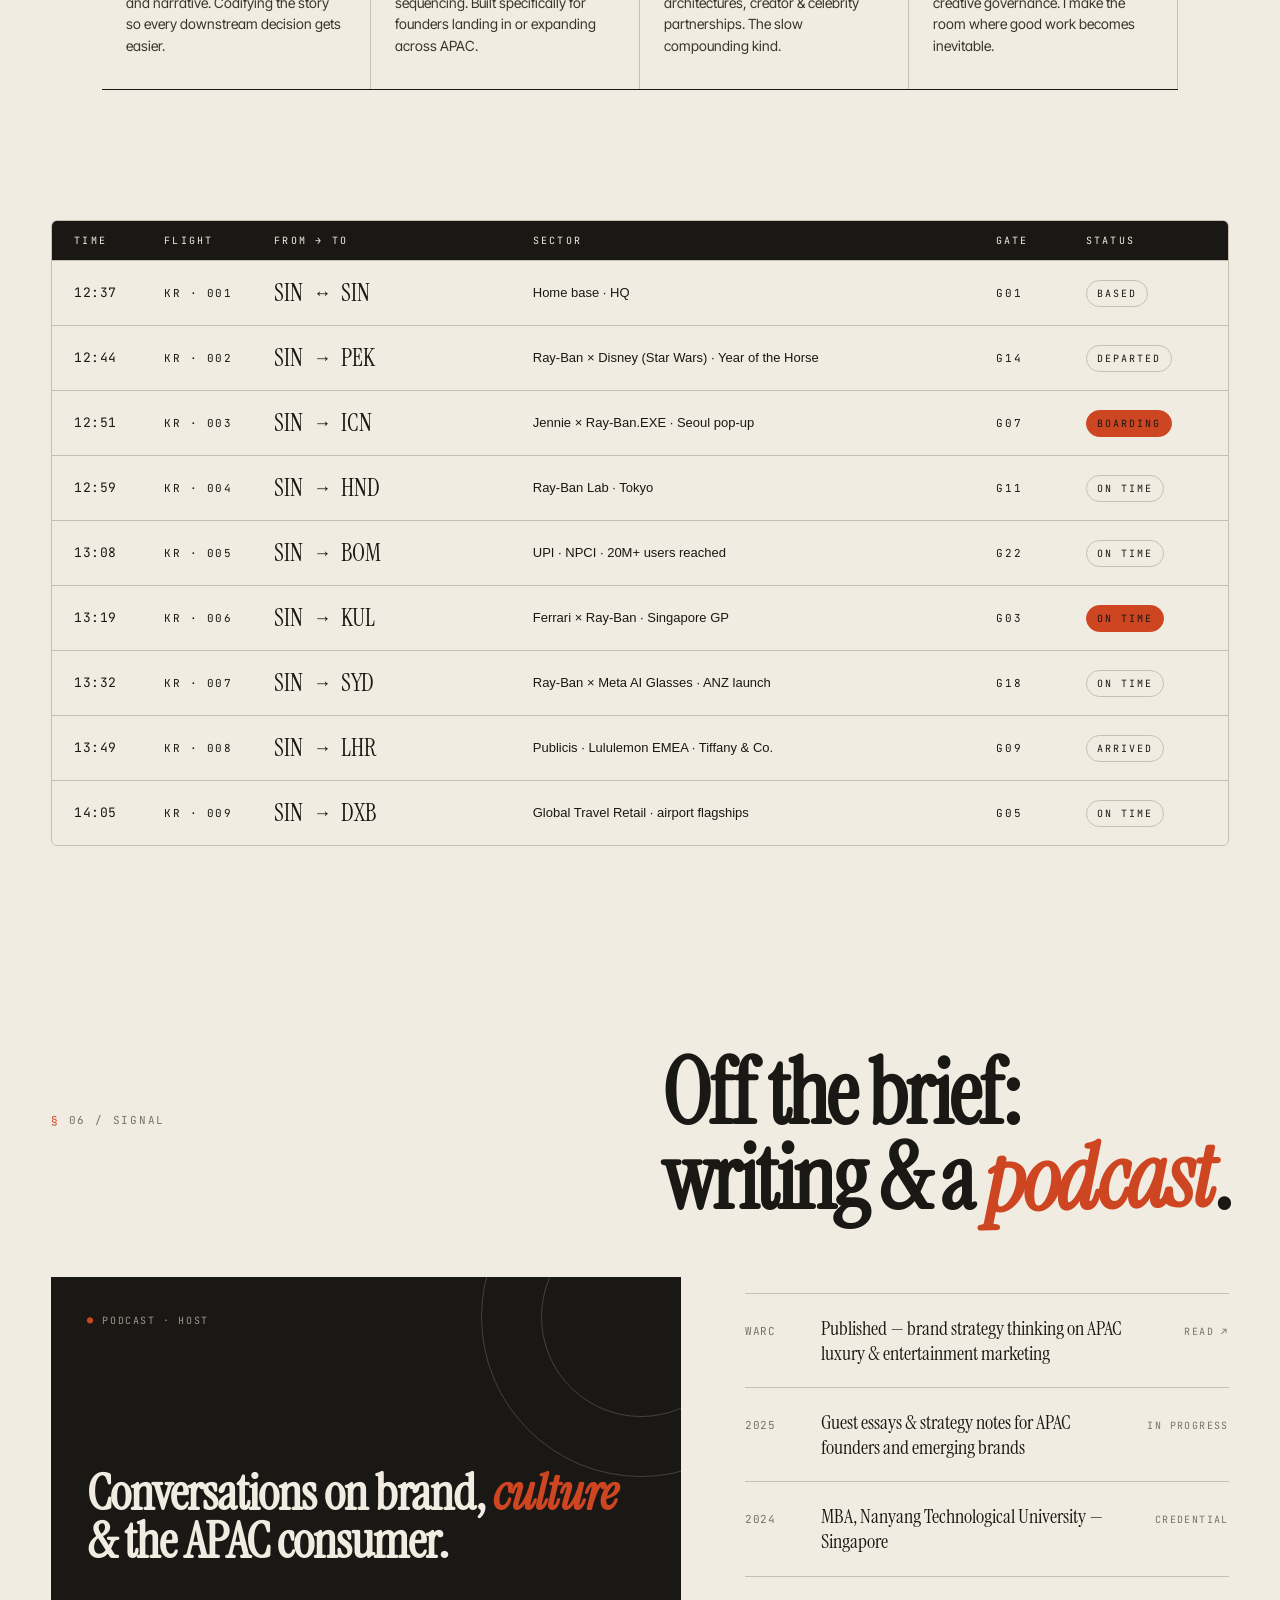
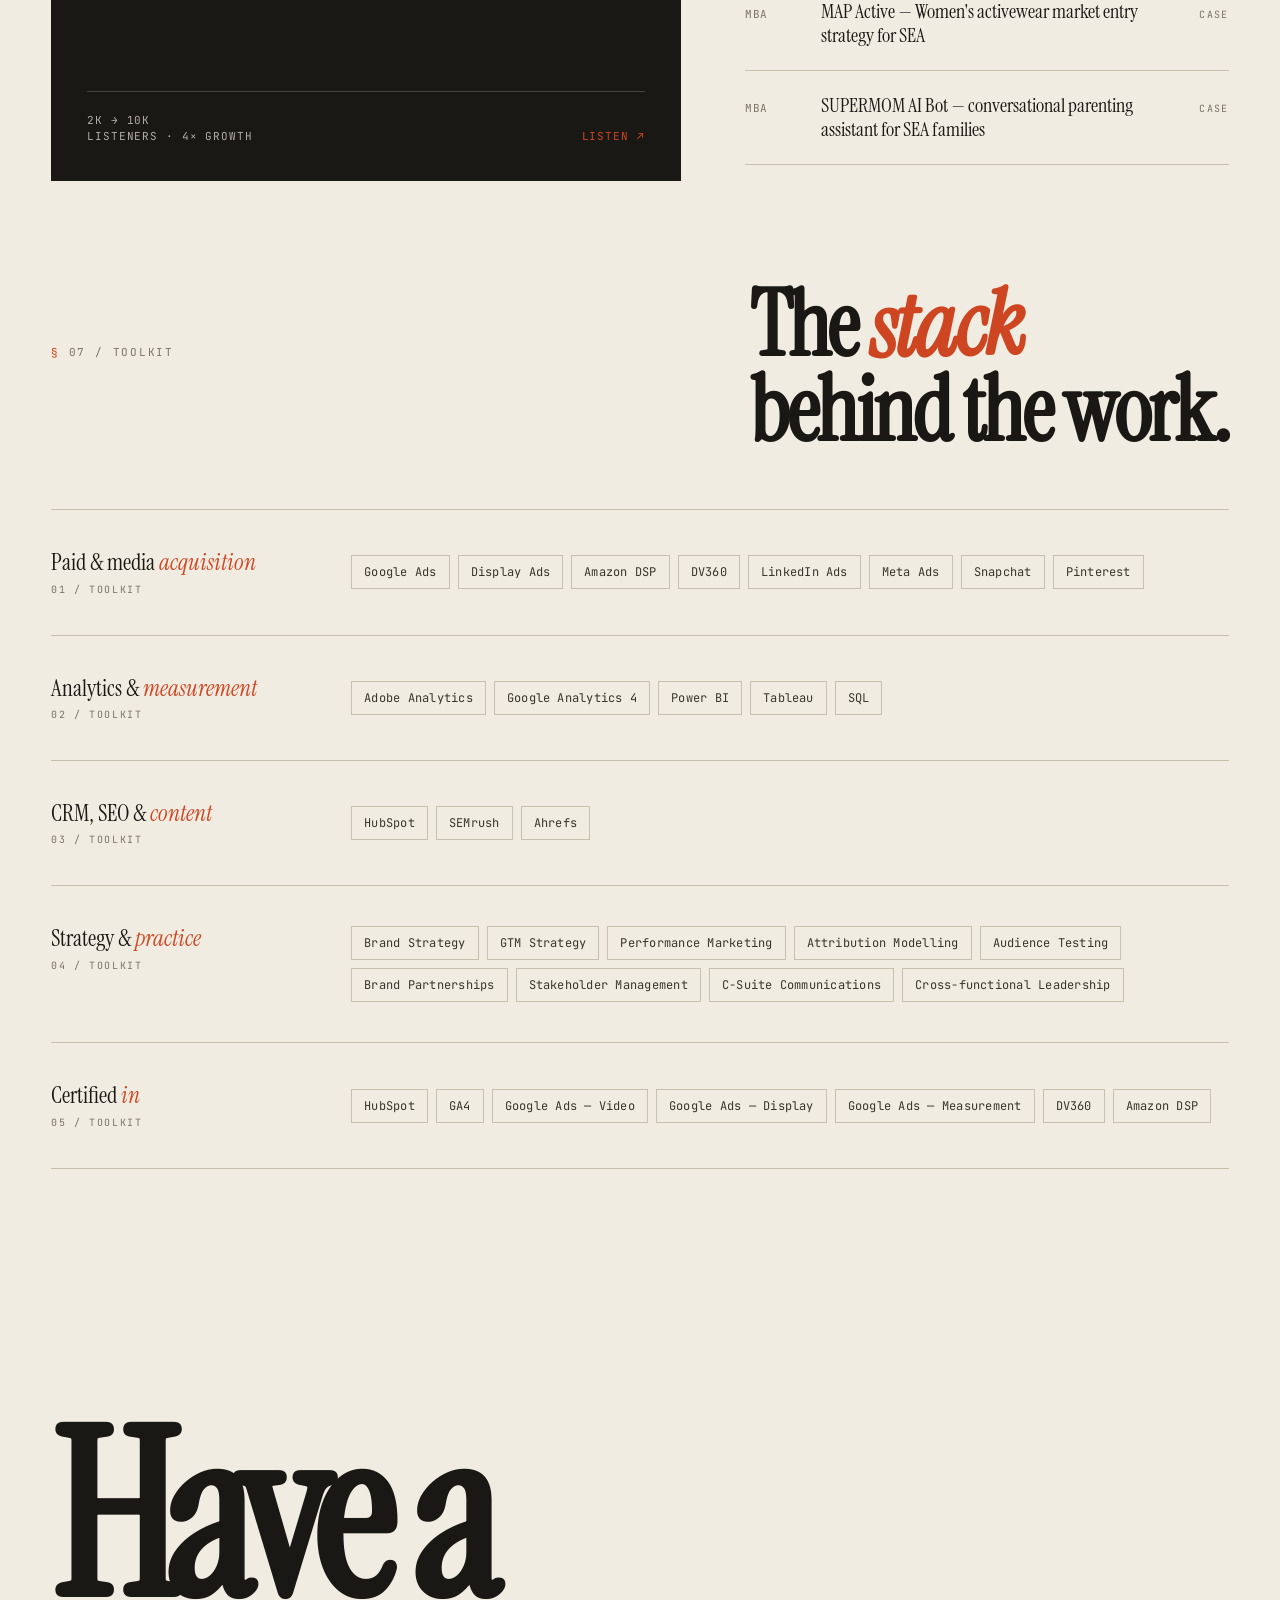
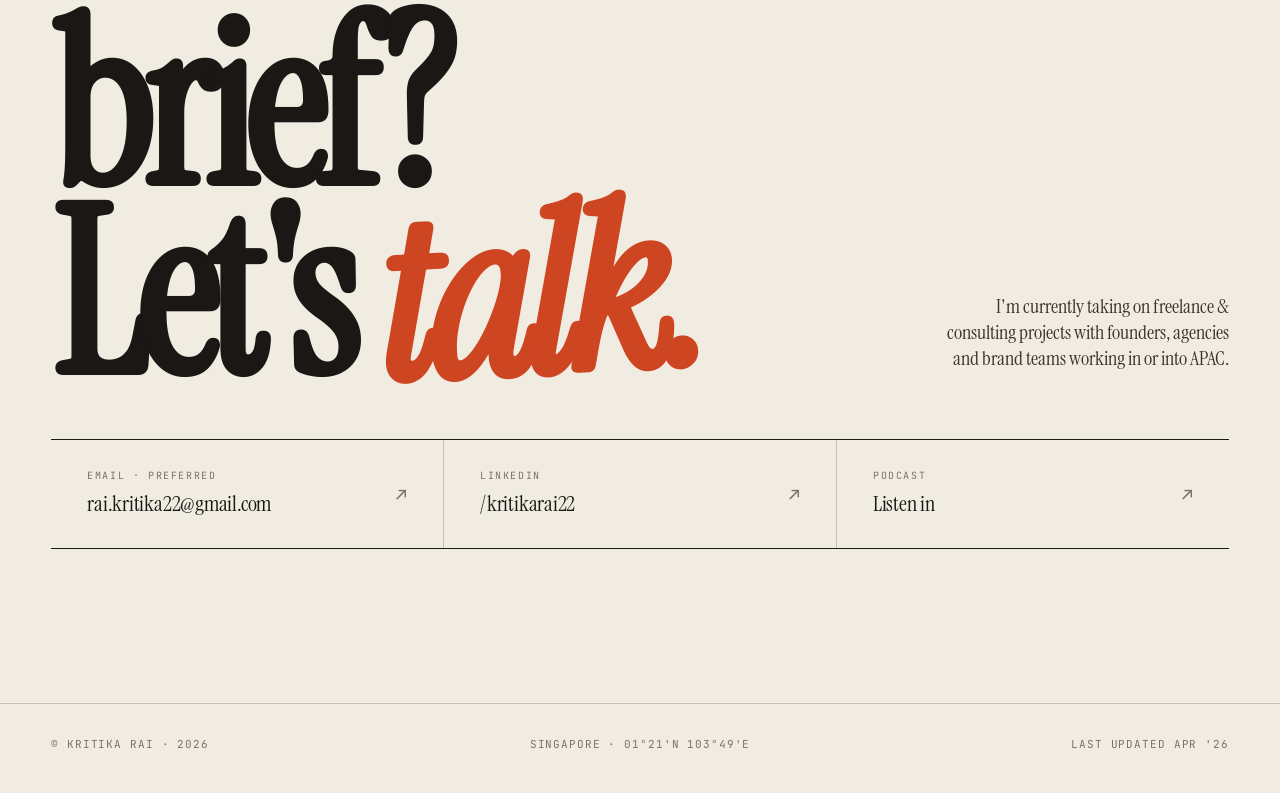
==== commit d0db7ab5: "Update index.html" ====
--- a/index.html
+++ b/index.html
@@ -58,7 +58,9 @@
         </div>
         <div class="hero-label">Portfolio · 2016&#8202;&mdash;&#8202;2026</div>
         <h1 class="hero-title">Brand<br/>strategy,<br/><em>translated</em><br/>for <span class="underline">APAC.</span></h1>
-        <p class="hero-sub">Brand and digital marketing leader with 10 years of experience building culturally relevant, commercially effective campaigns across APAC, EMEA, and India. I’ve led regional launches, brand partnerships, retail activations, and media programs for Ray-Ban, EssilorLuxottica, Publicis clients, and UPI/NPCI. Open to: Brand Marketing, Integrated Marketing, GTM, Consumer Marketing, Strategic Partnerships, and Regional Marketing roles across APAC.</p>
+        <p class="hero-sub"> I’m a Singapore-based marketing and brand strategist with 10 years of experience building culturally relevant, commercially effective campaigns across APAC, EMEA, and India.</p>
+        <p class="hero-sub"> Across EssilorLuxottica and Publicis, I’ve led multi-market brand launches, integrated campaigns, retail activations, media strategy, and celebrity & IP partnerships for brands including Ray-Ban, Ferrari, Disney, Tiffany & Co., Lululemon, and UPI/NPCI.</p>
+        <p class="hero-sub"> My work sits at the intersection of brand, culture, and commercial growth, and I’m especially strong in roles that connect strategy, creative, operations, and measurable business outcomes.</p>
 
         <div class="hero-meta">
           <div class="meta-item">
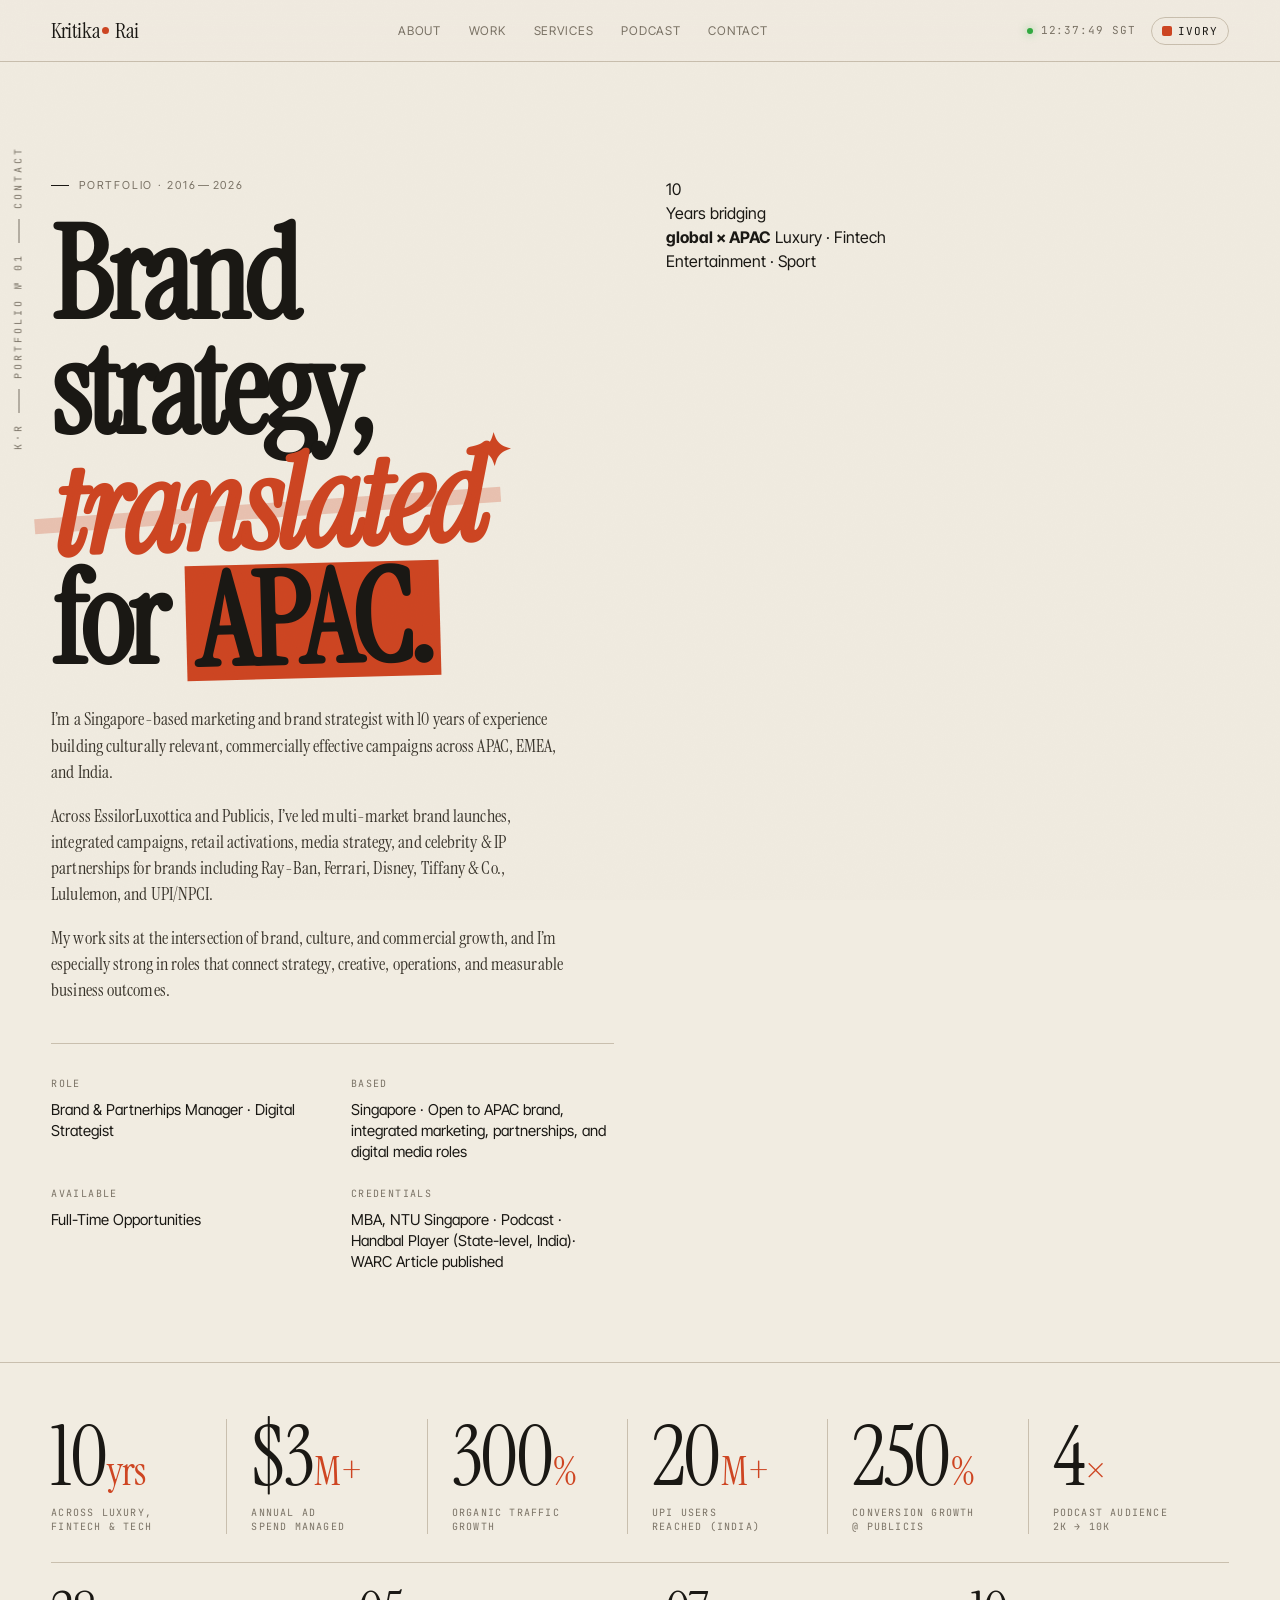
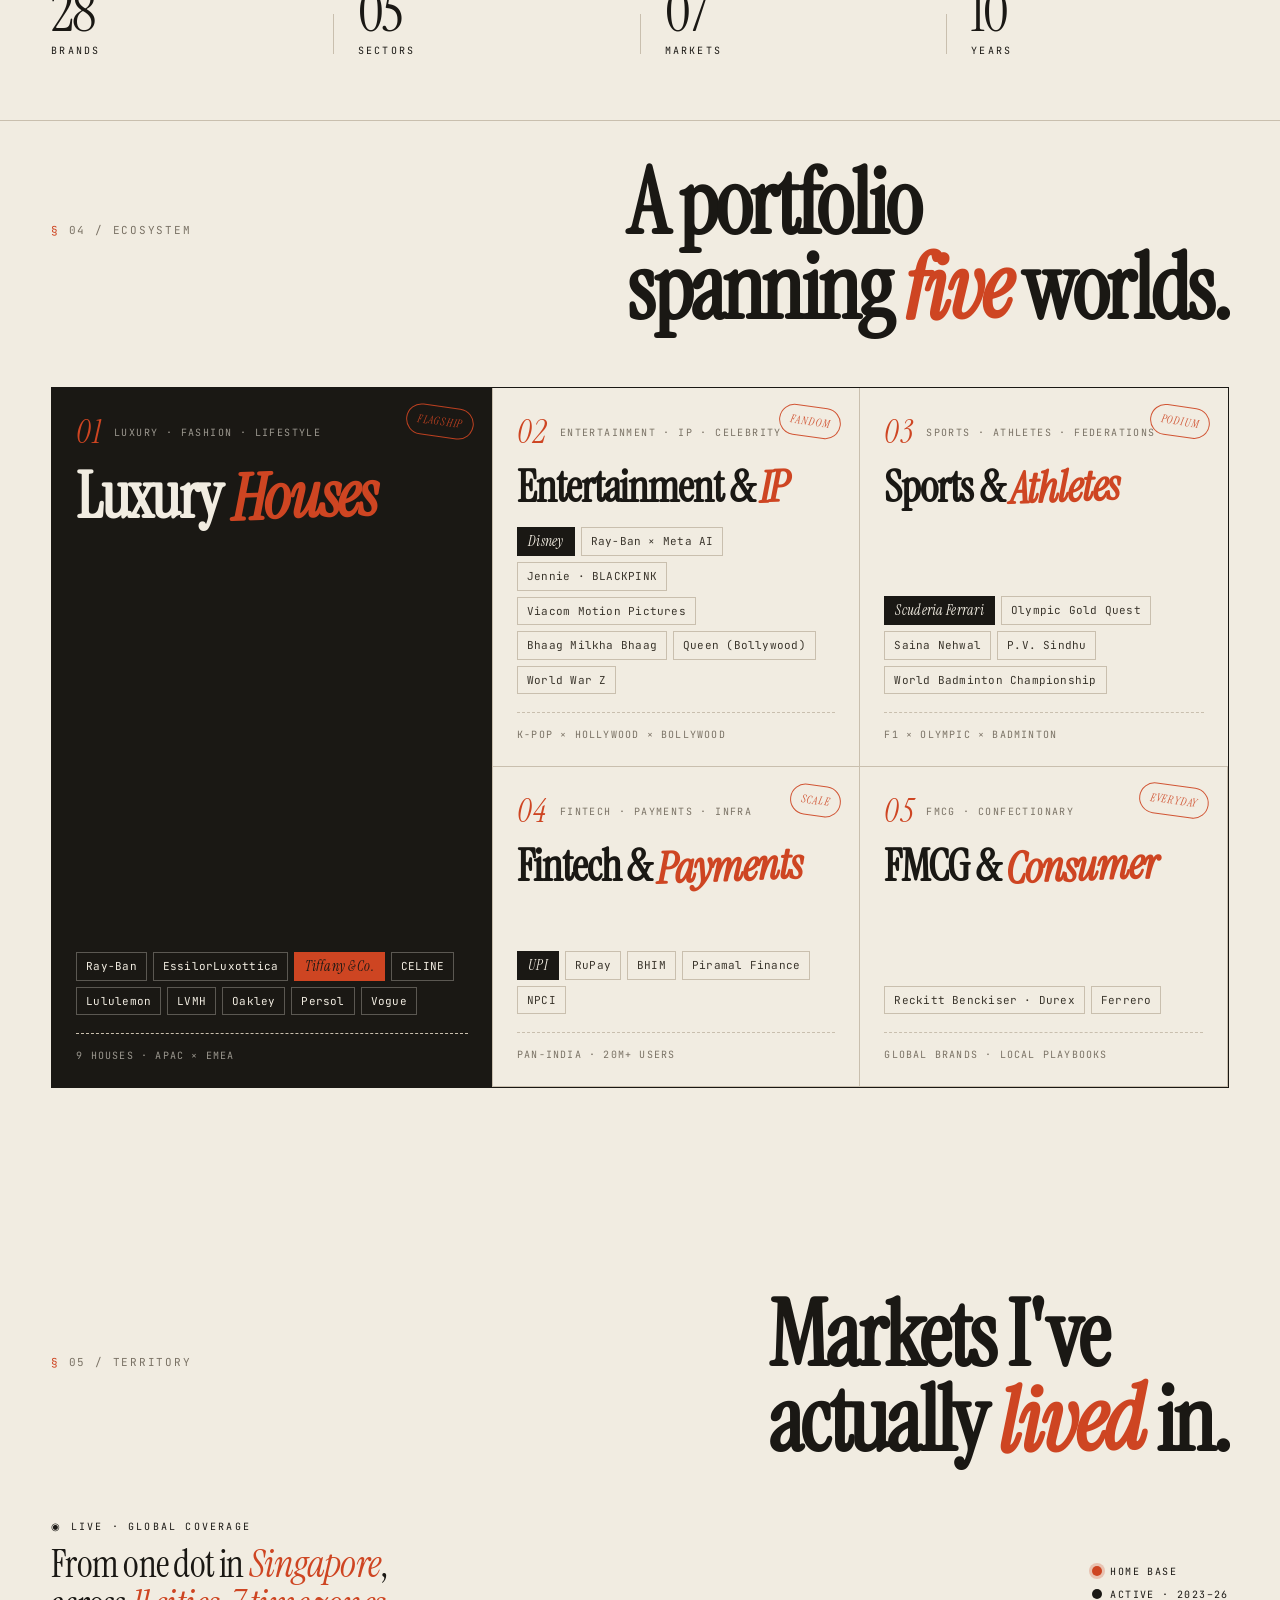
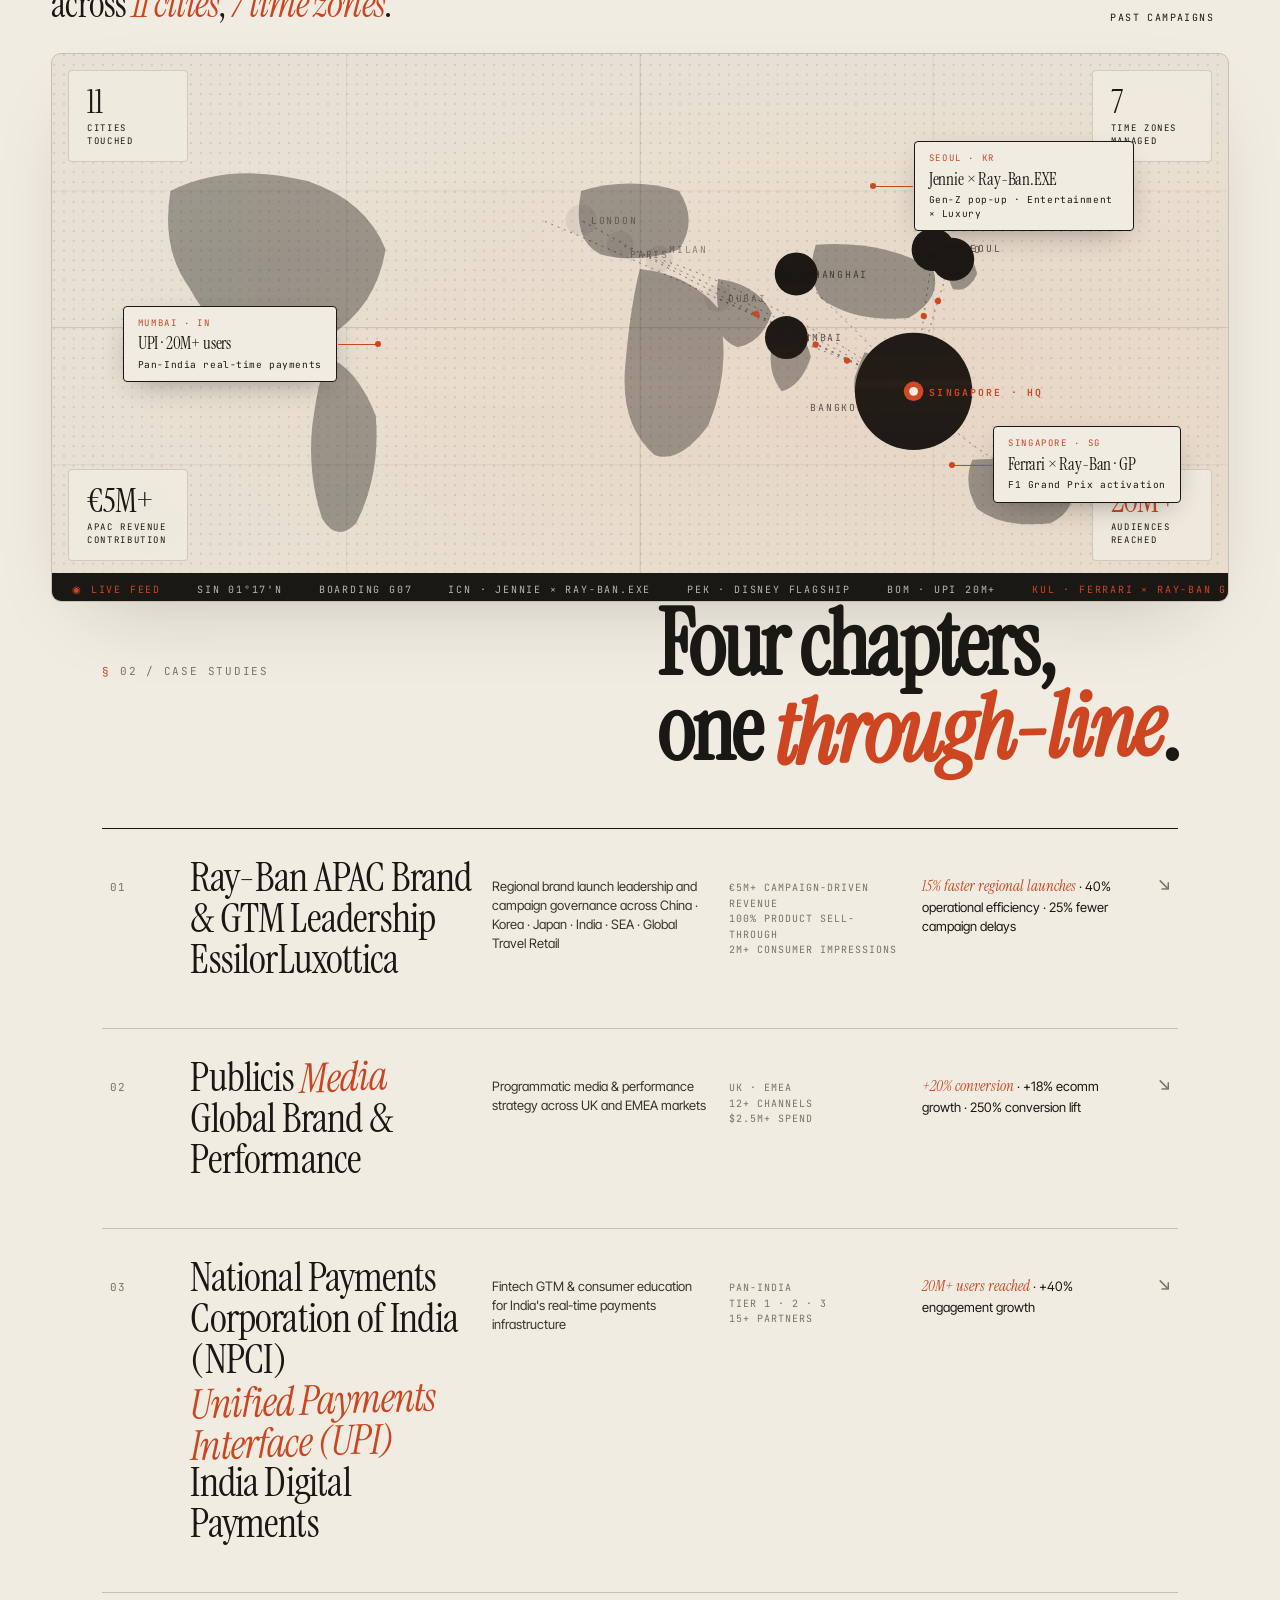
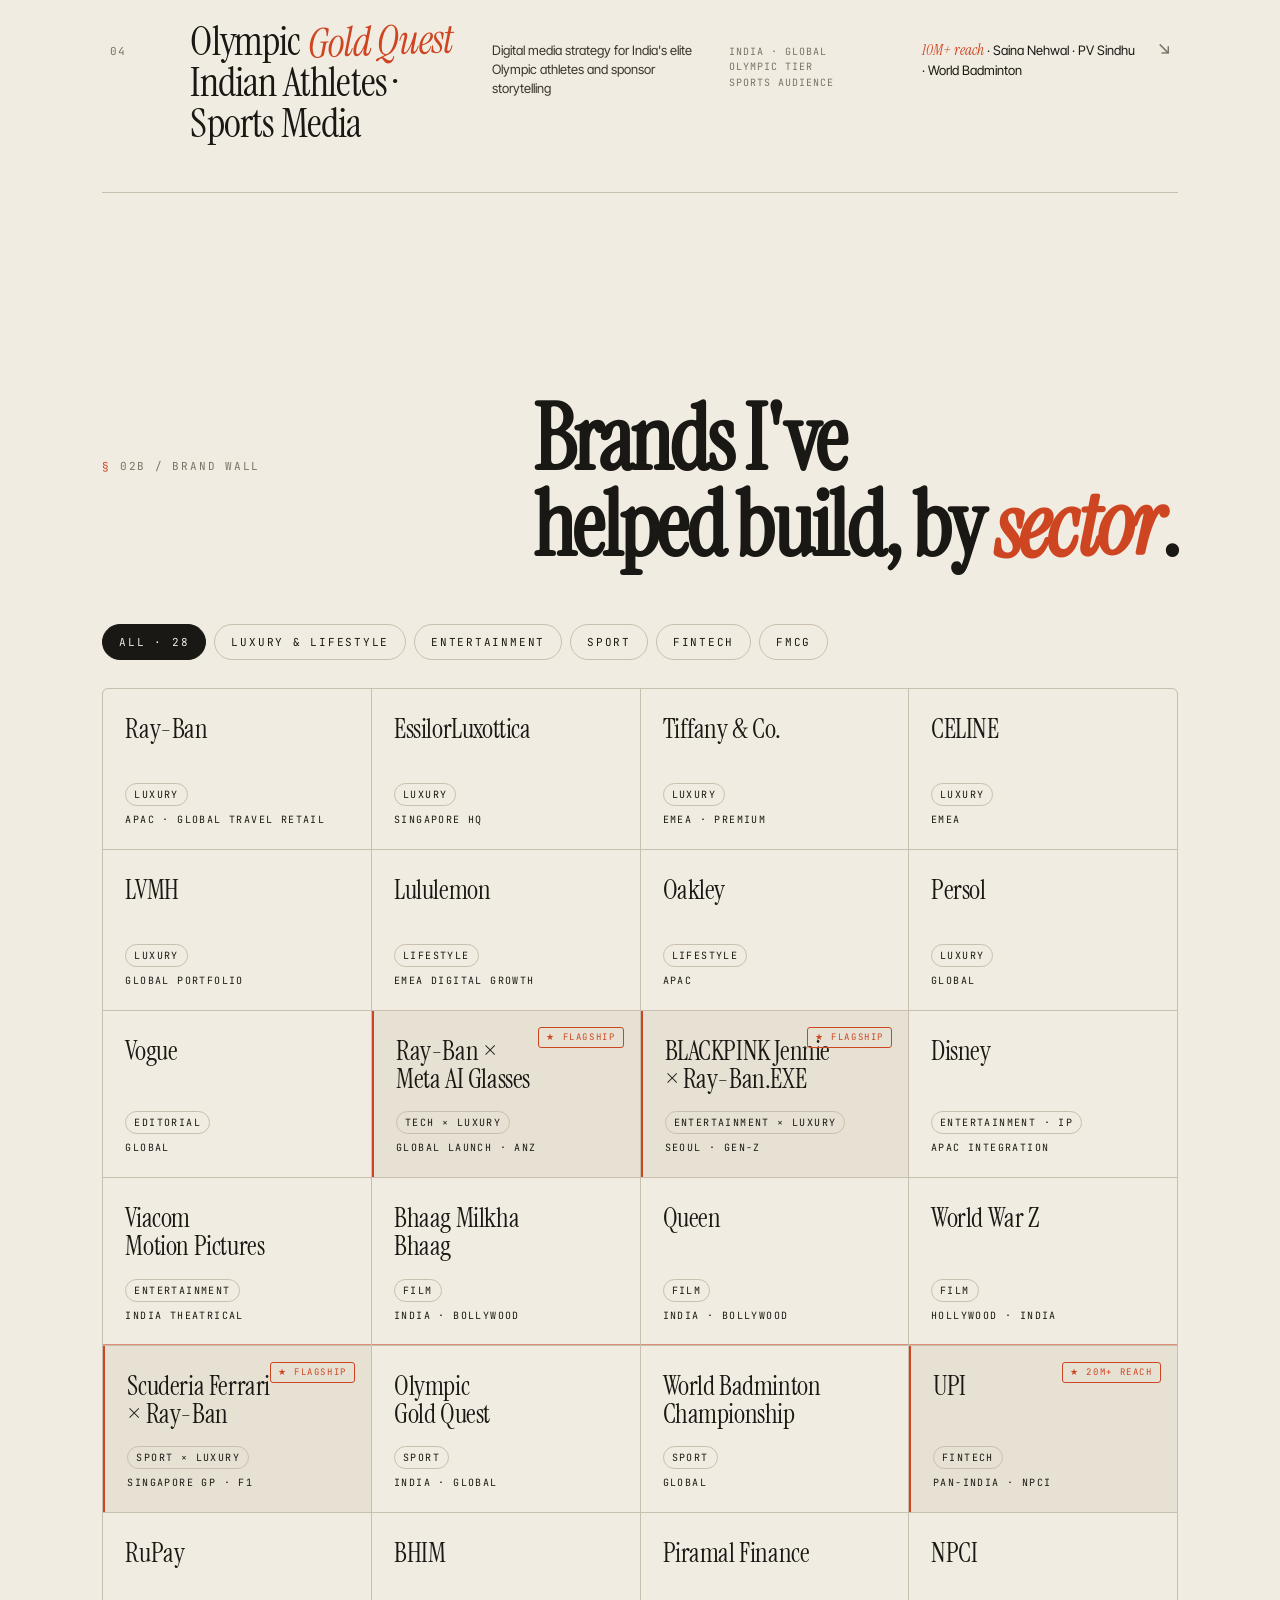
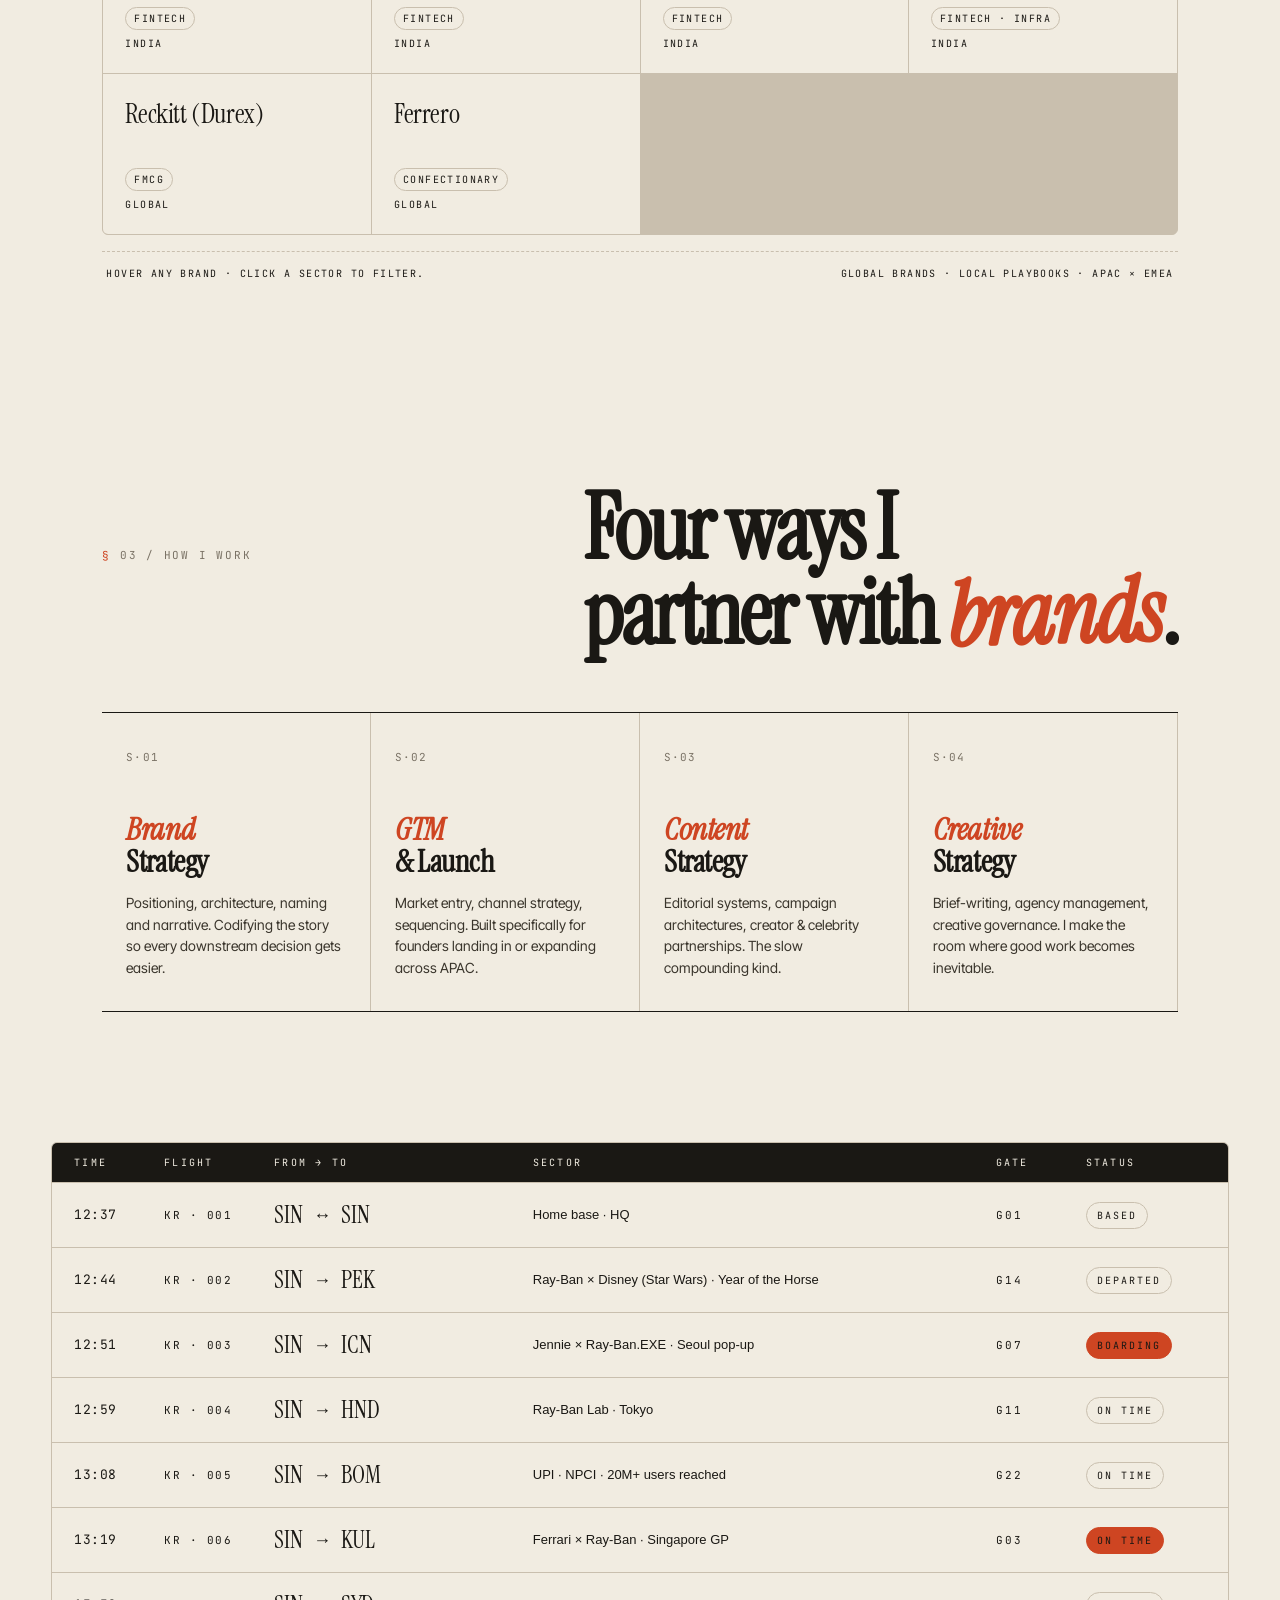
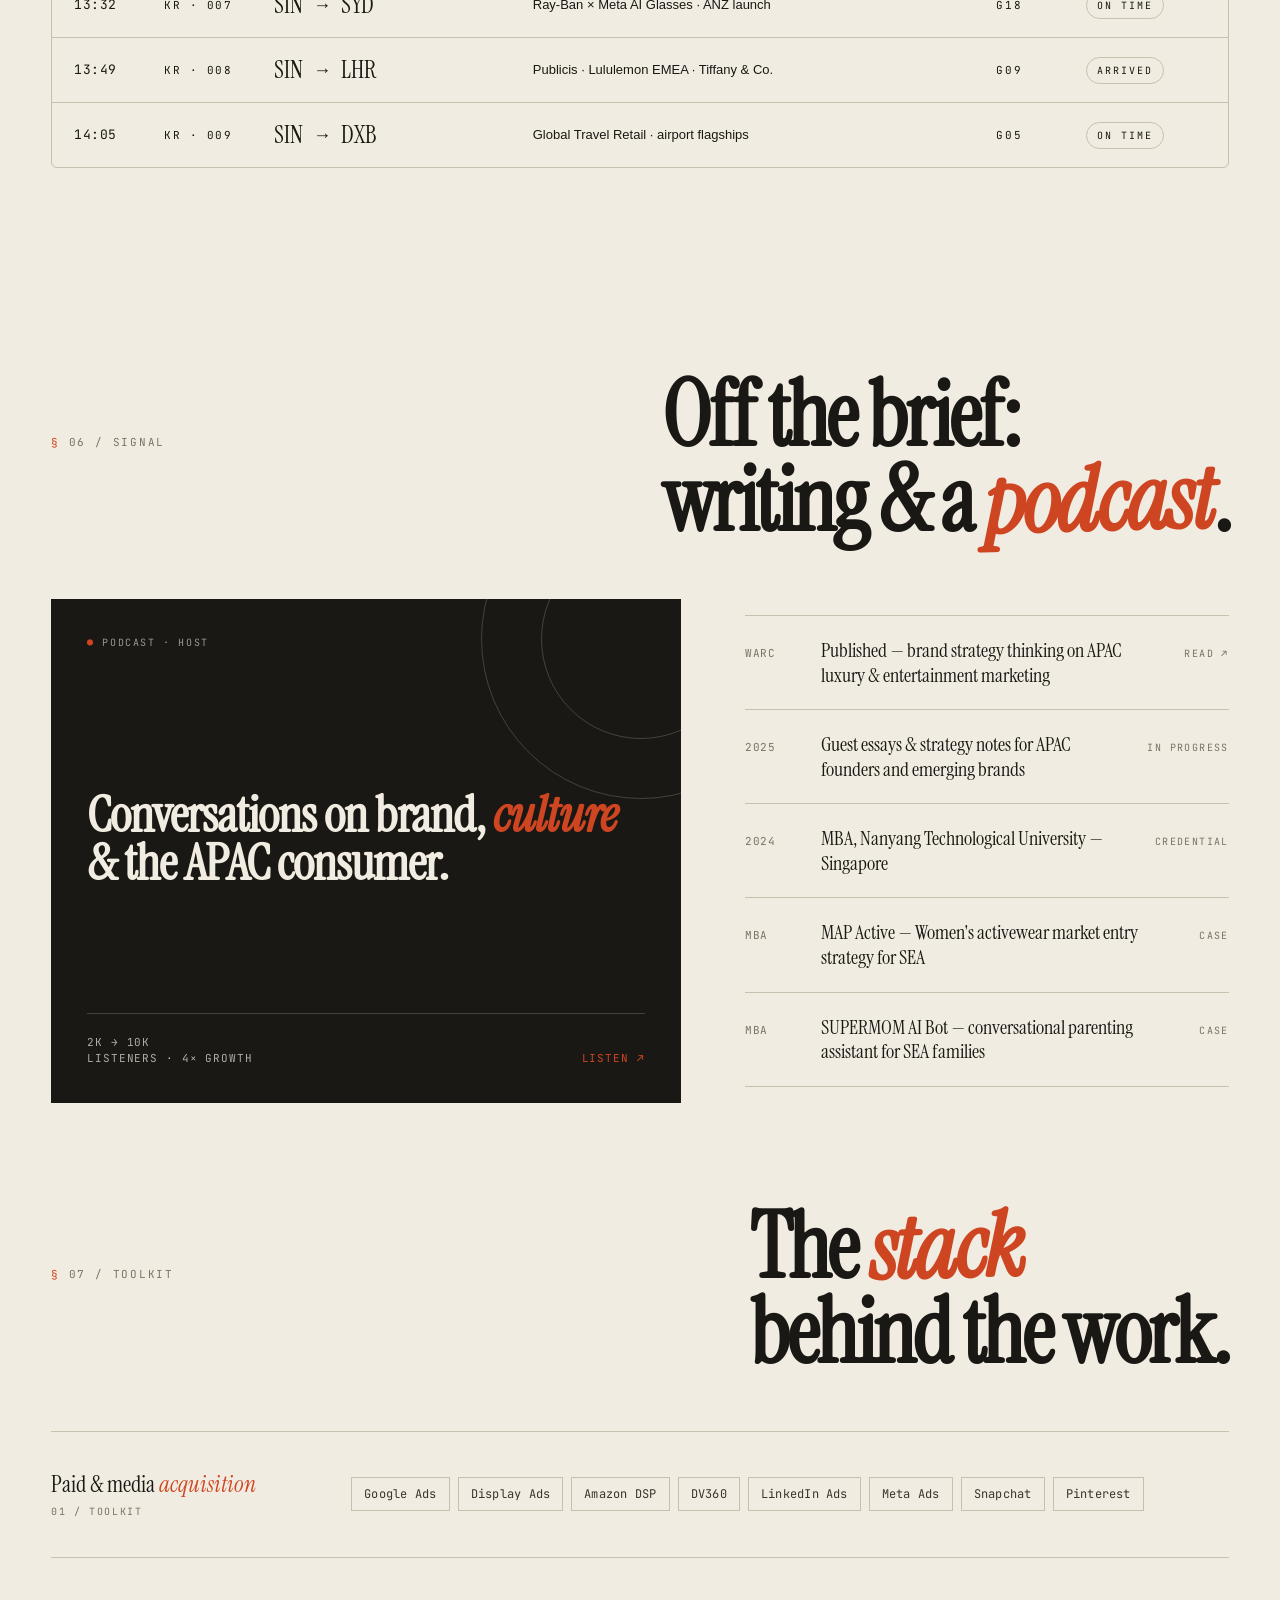
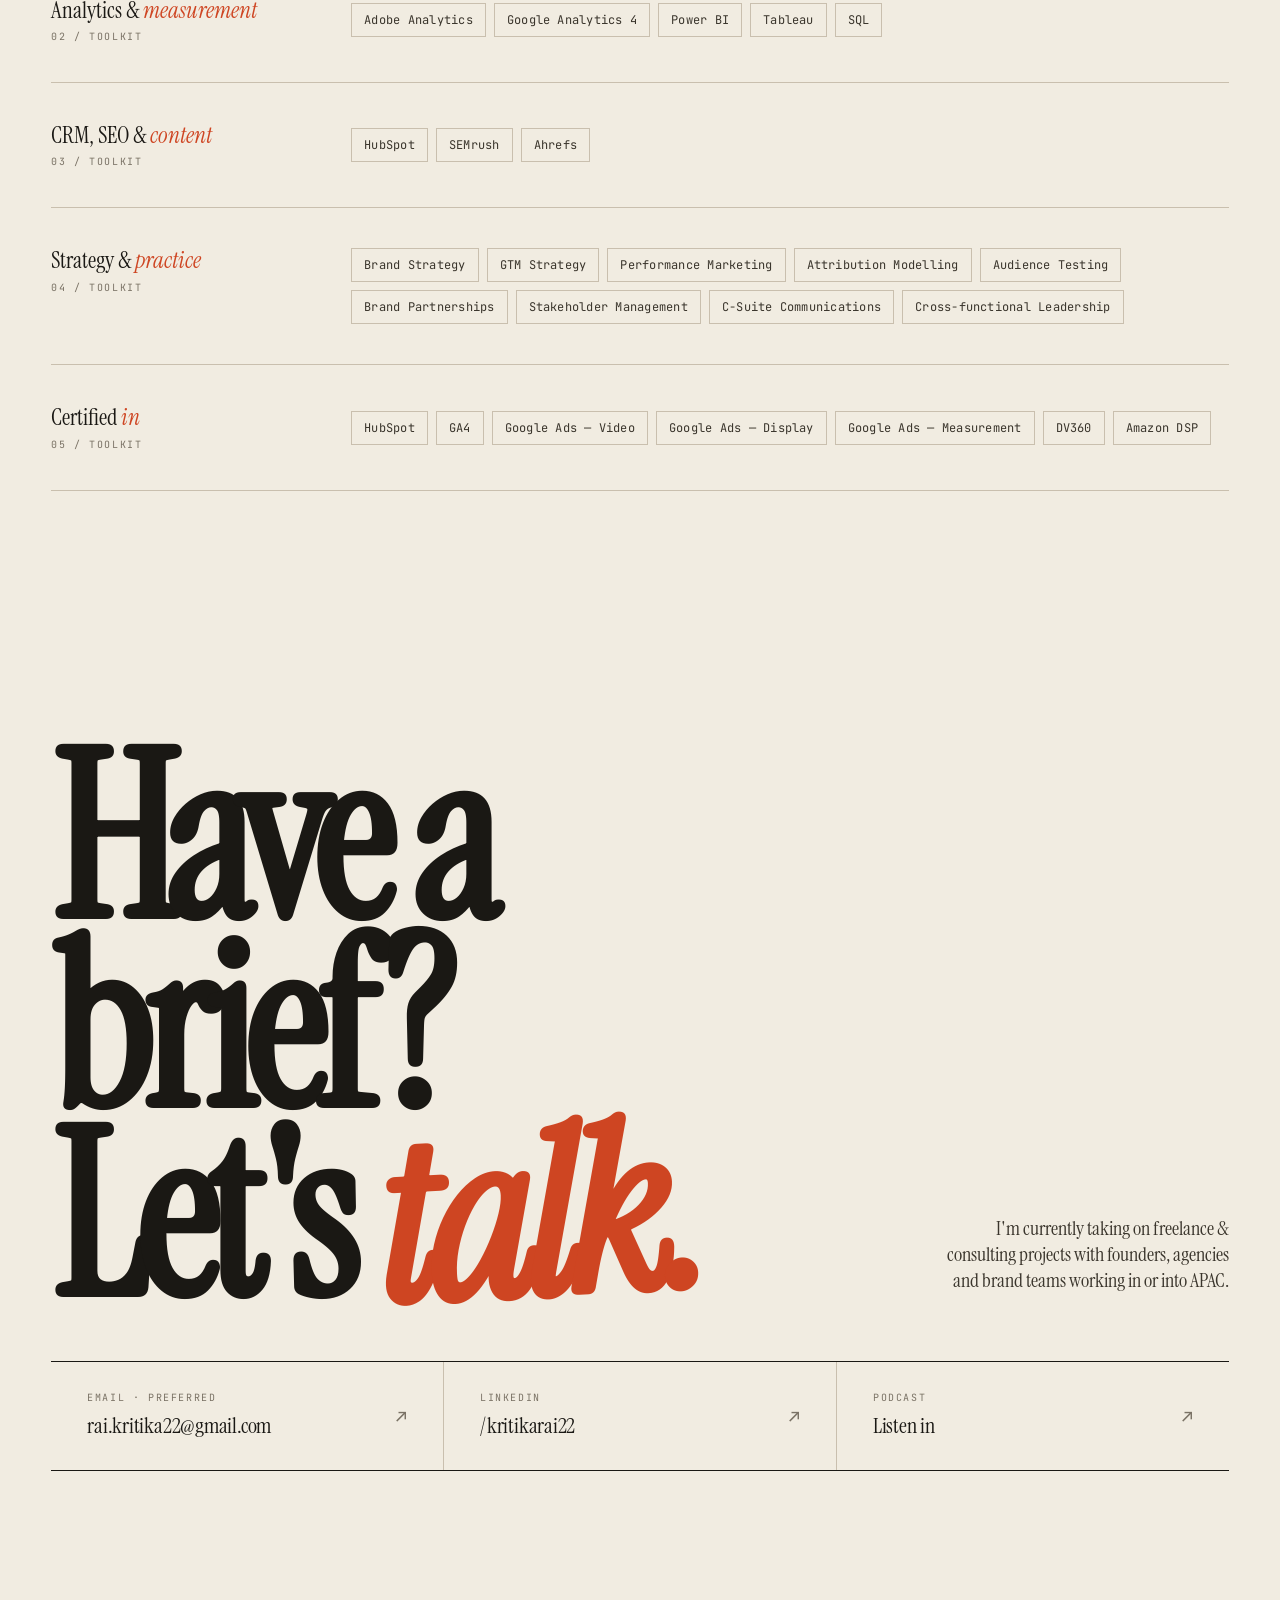
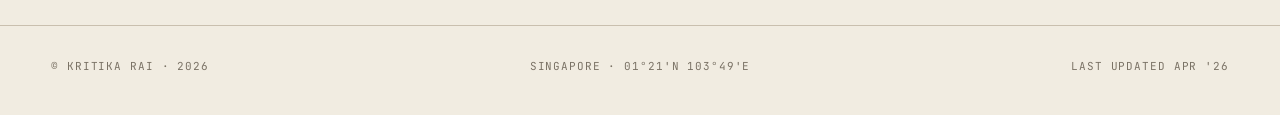
==== commit decc23c4: "Update index.html" ====
--- a/index.html
+++ b/index.html
@@ -141,24 +141,6 @@
   </div>
 </section>
 
-<!-- ─── About ─────────────────────────────────────────────── -->
-<section class="block" id="about">
-  <div class="wrap">
-    <div class="section-head reveal">
-      <div class="tag">01 / About</div>
-      <h2 class="section-title">Hello! </em></h2>
-    </div>
-    <div class="about-grid">
-  
-      <div class="about-copy reveal">
-        <p>I’m a Singapore-based marketing and brand strategist with 10 years of experience across APAC, EMEA &amp; India. My work sits at the intersection of brand, culture, commercial growth,&amp;execution.</p>
-        <p>Across EssilorLuxottica and Publicis, I’ve led multi-market brand launches, integrated campaigns, media strategy, celebrity and IP partnerships, and cross-functional execution for brands including Ray-Ban, Ferrari, Disney, Tiffany & Co., Lululemon, and UPI. </p>
-
- <p>I’m especially strong in roles that require someone to connect strategy, creative, operations, and measurable business outcomes.</p>
-      </div>
-    </div>
-  </div>
-</section>
 
 <!-- ─── Brands by industry ──────────────────────────────────── -->
 <section class="block" id="brands" style="padding-top: 40px;">
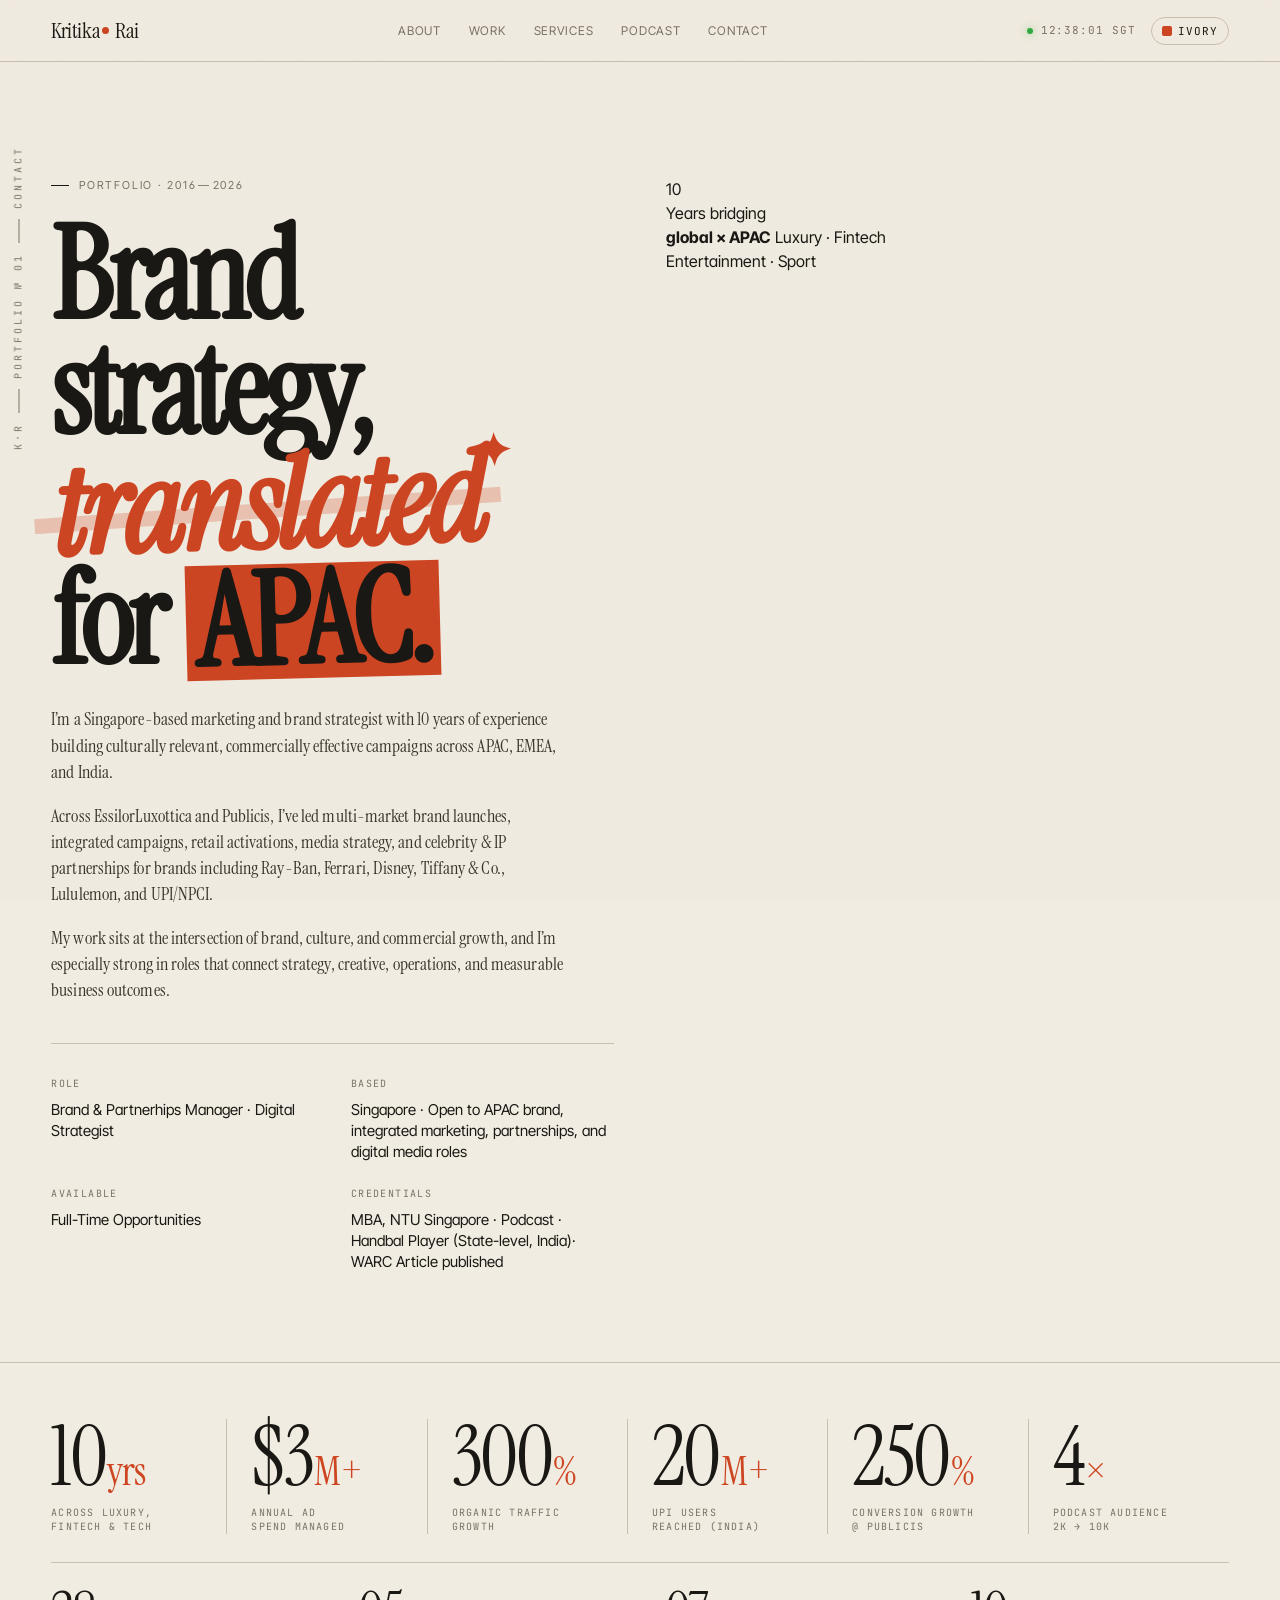
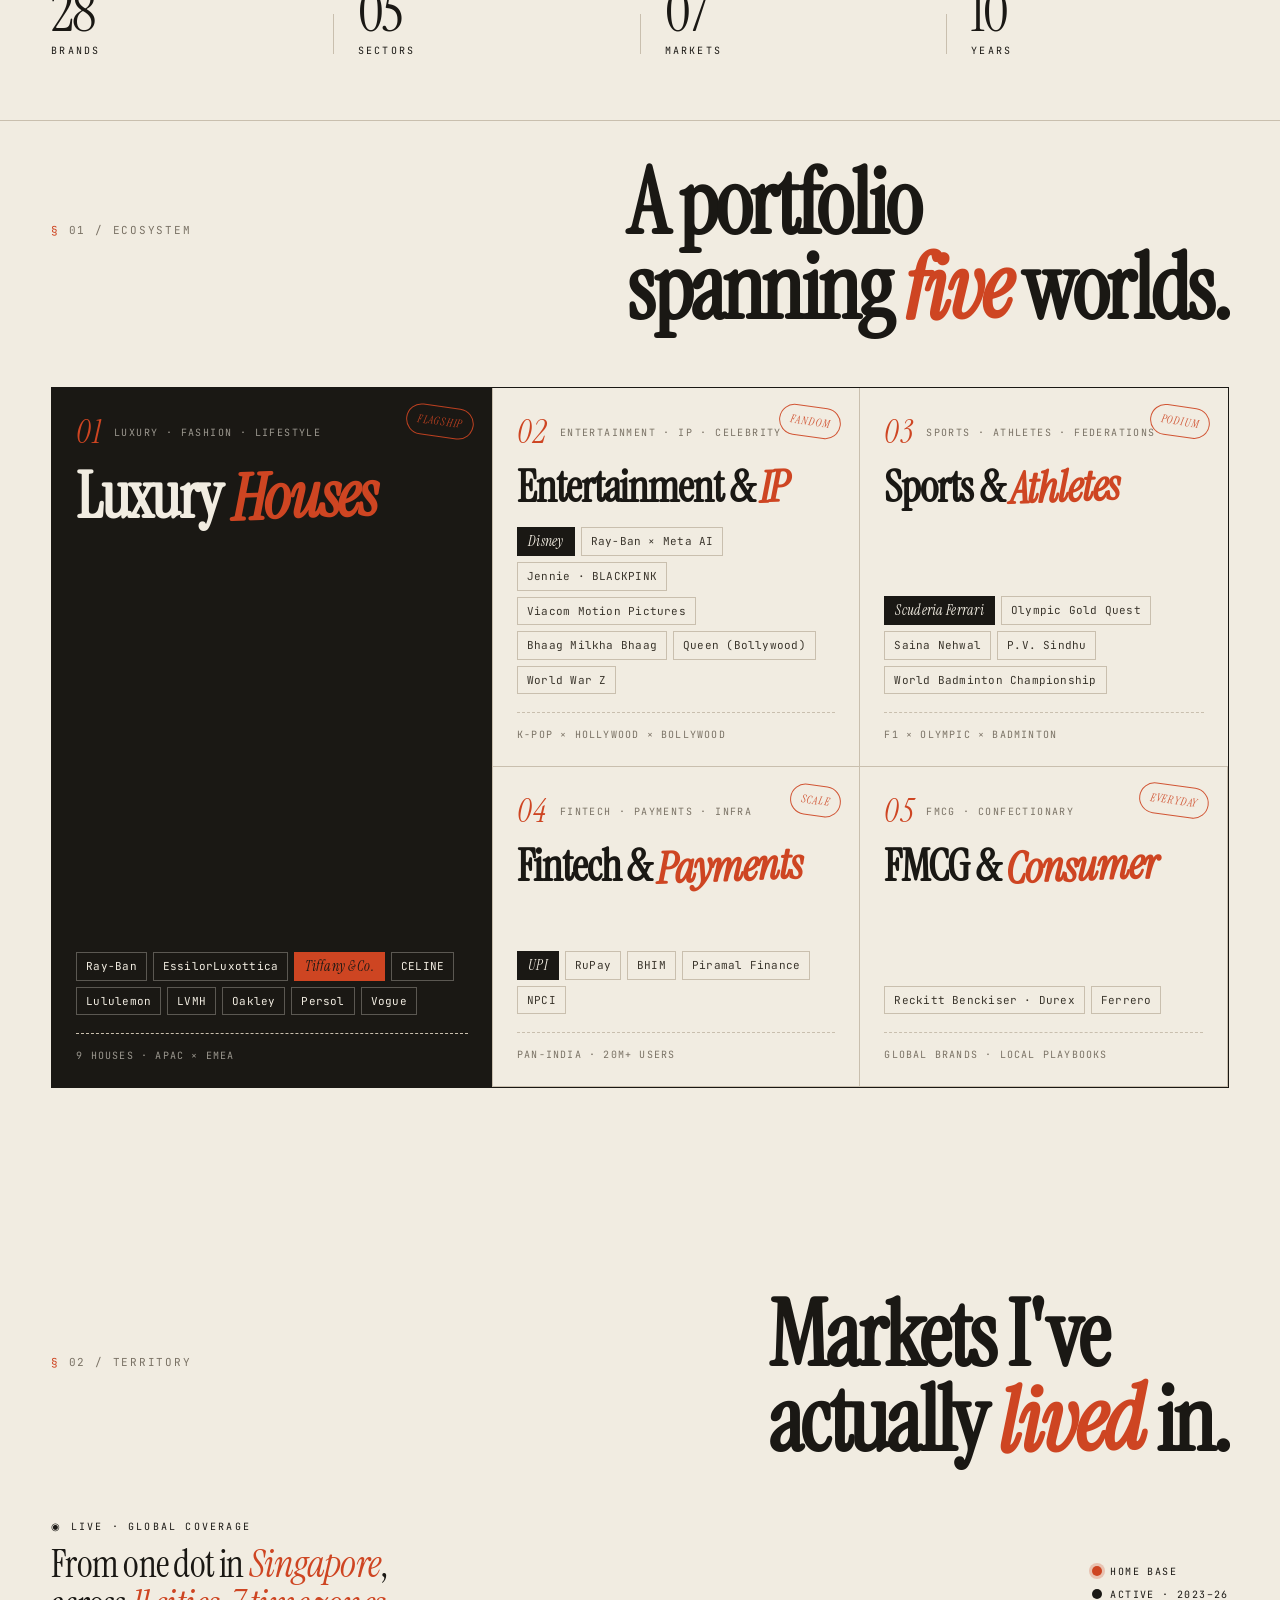
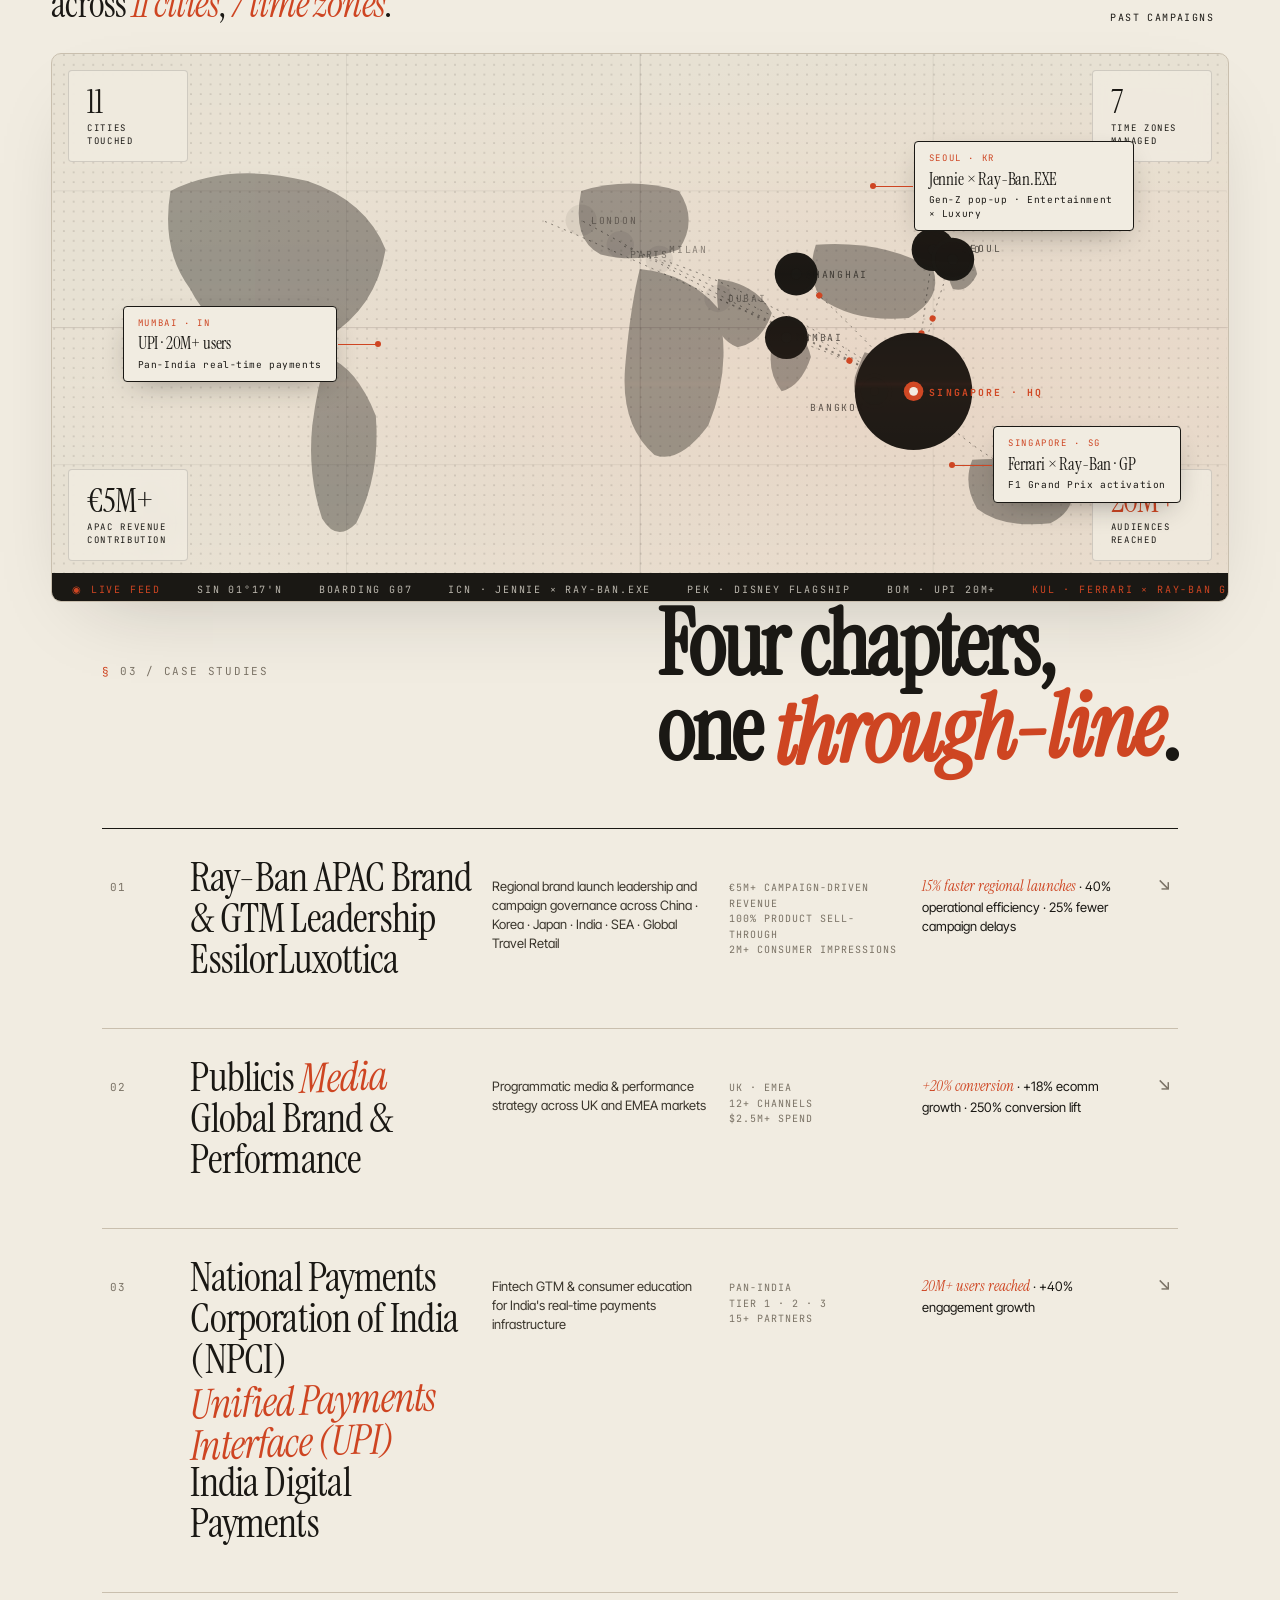
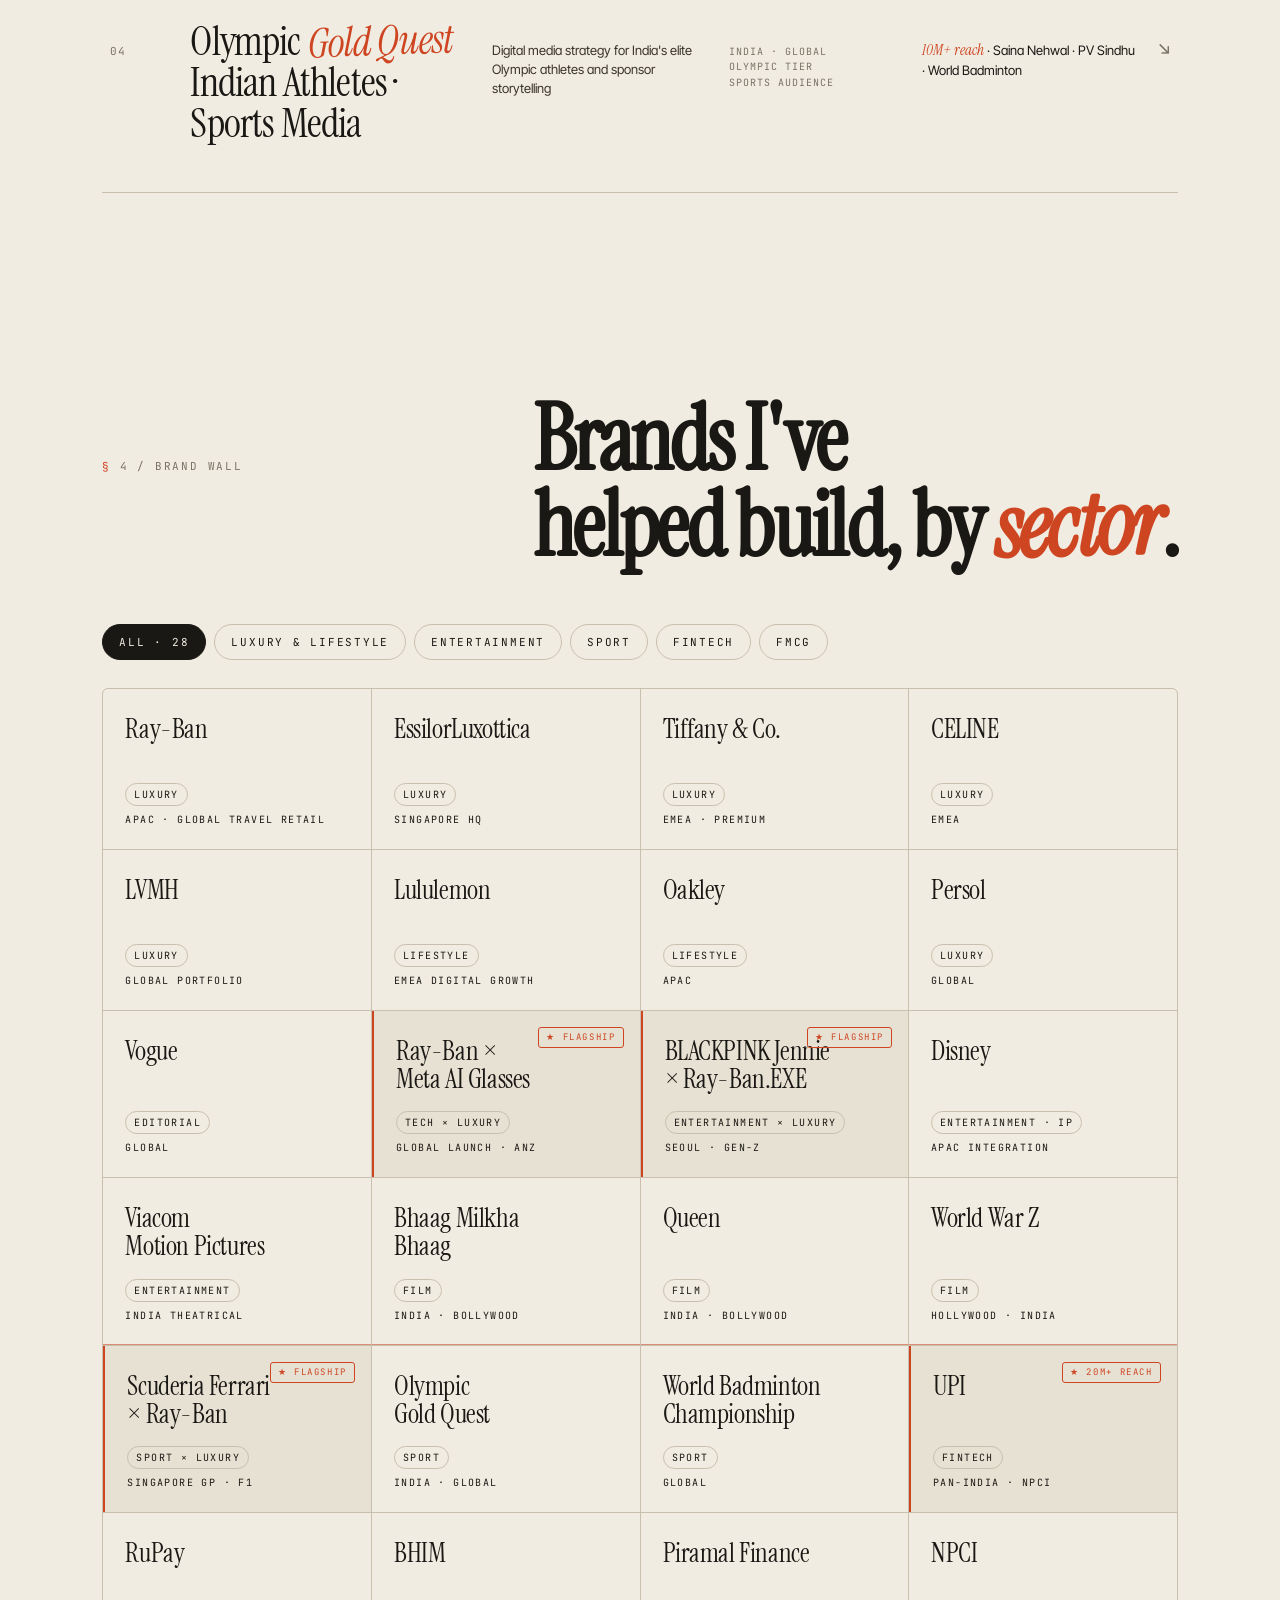
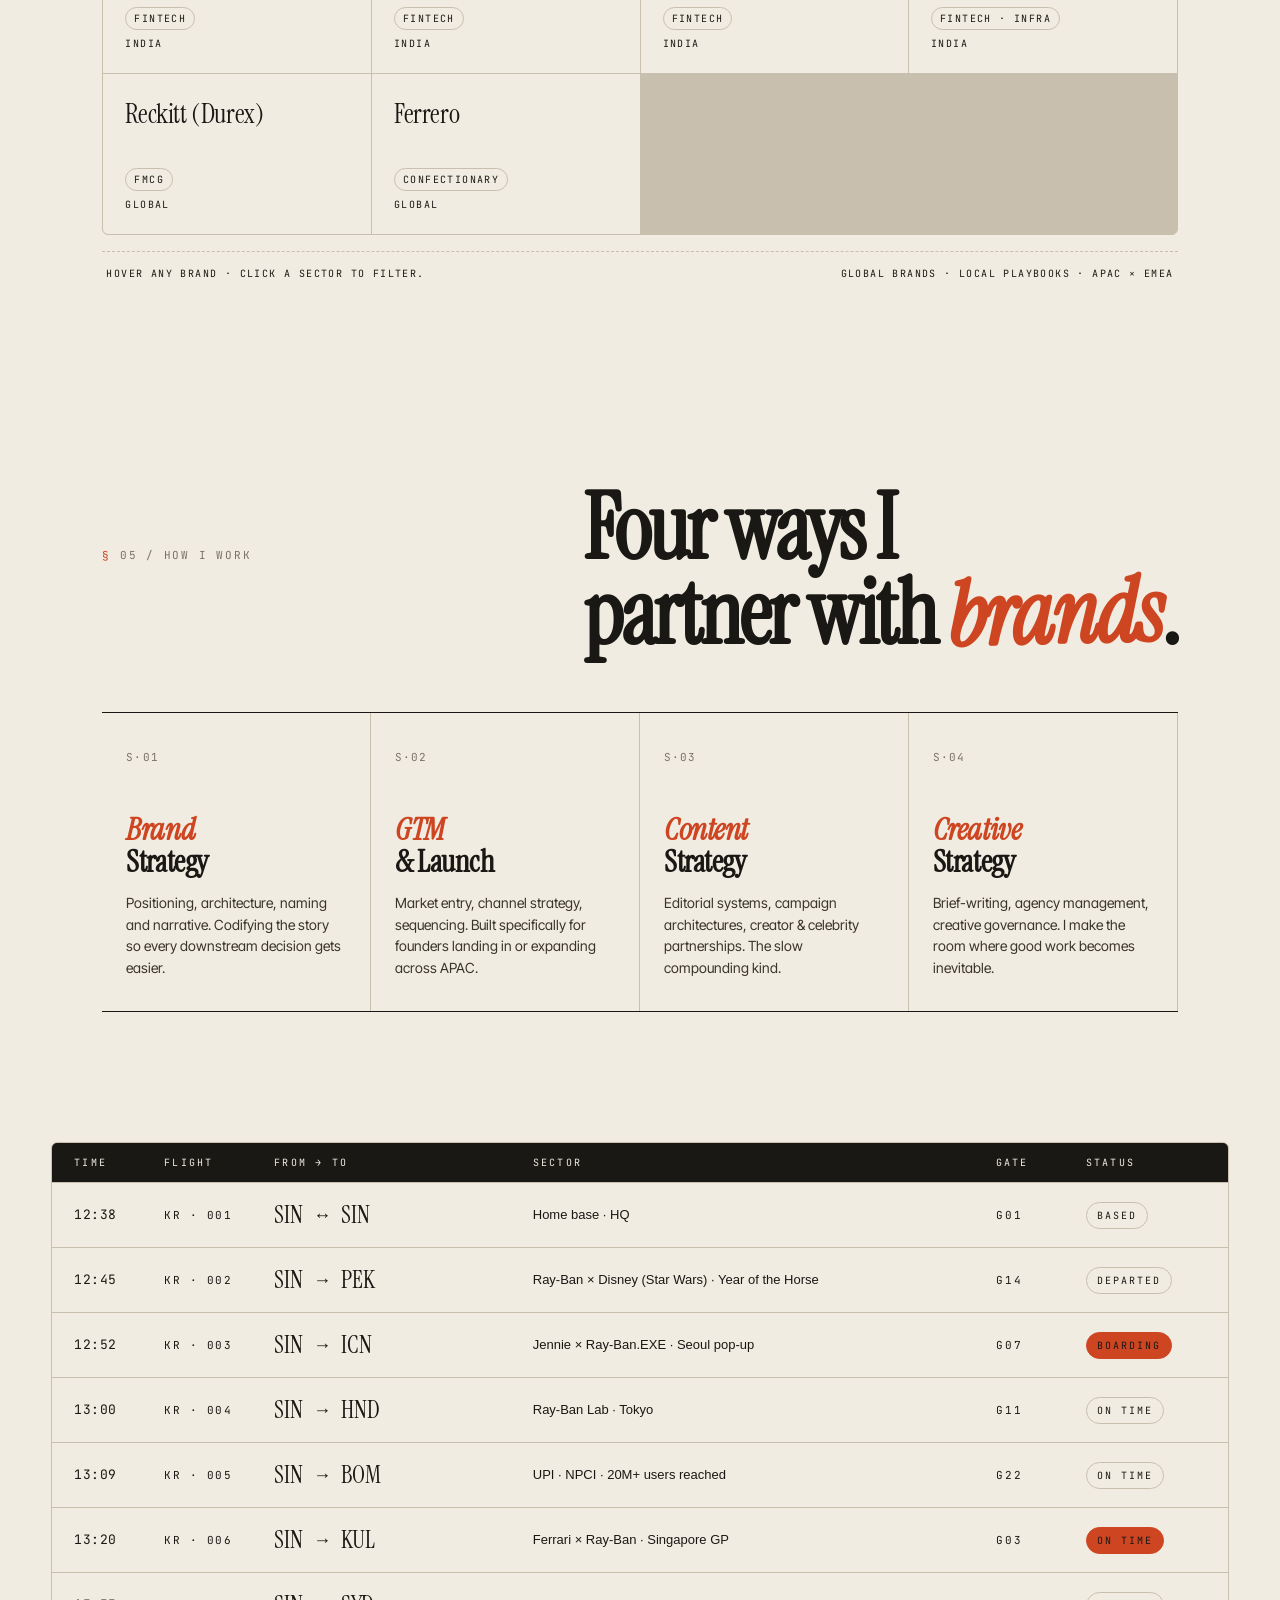
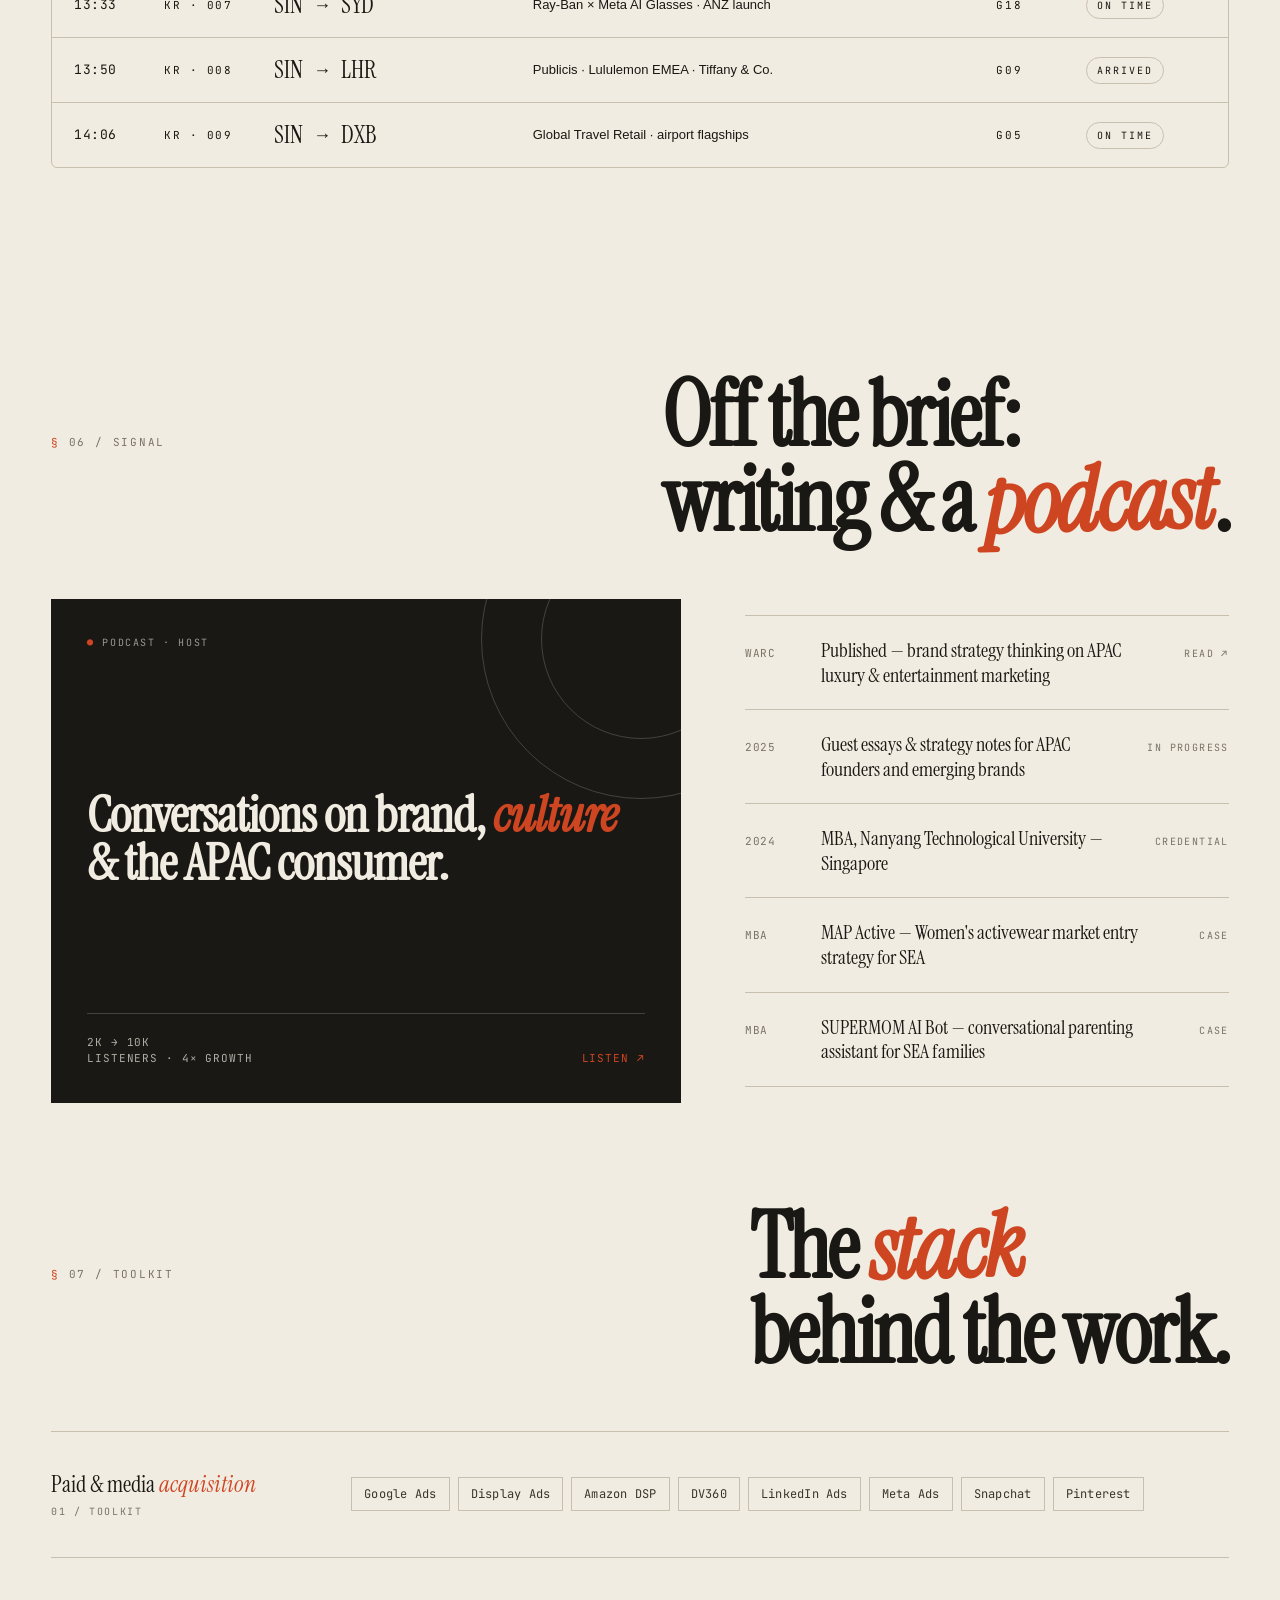
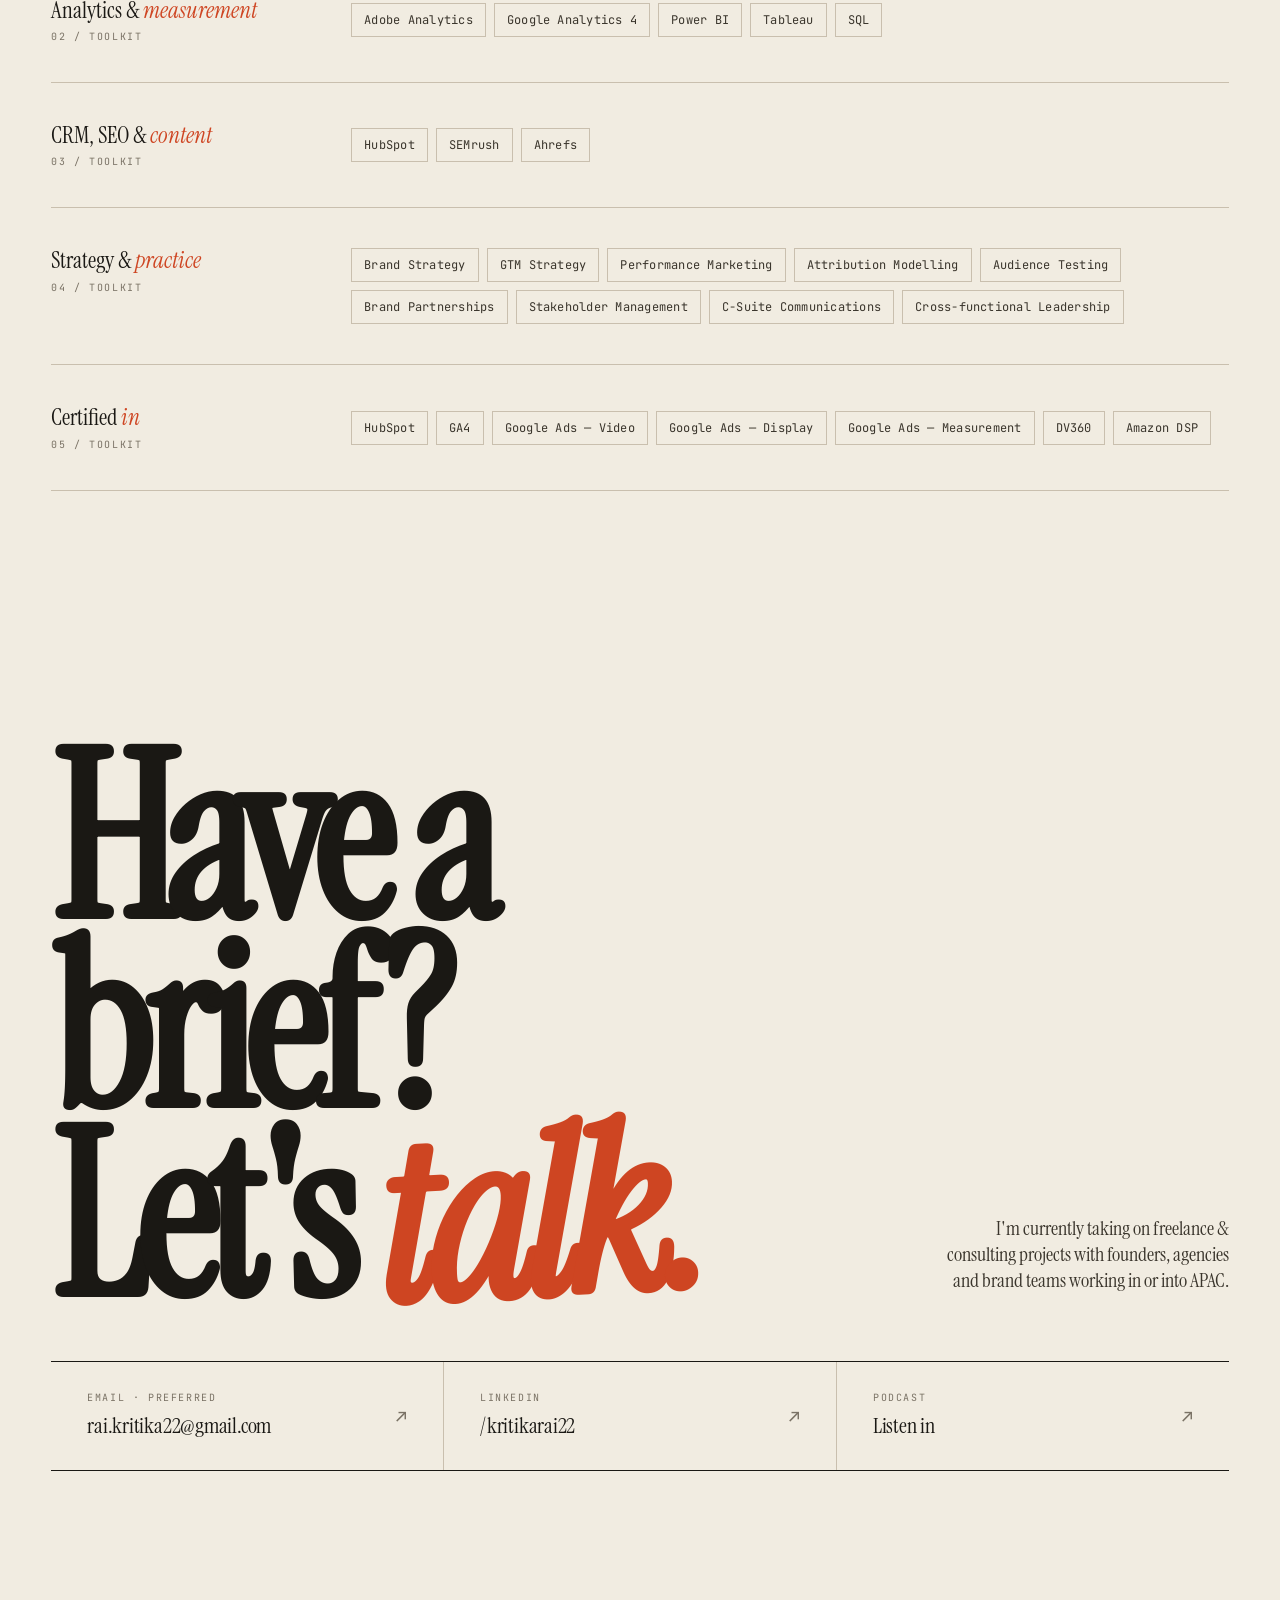
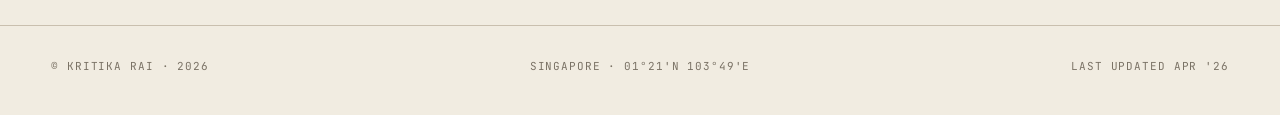
==== commit 9c55a944: "Update index.html" ====
--- a/index.html
+++ b/index.html
@@ -146,7 +146,7 @@
 <section class="block" id="brands" style="padding-top: 40px;">
   <div class="wrap">
     <div class="section-head reveal">
-      <div class="tag">04 / Ecosystem</div>
+      <div class="tag">01 / Ecosystem</div>
       <h2 class="section-title">A portfolio<br/>spanning <em>five</em> worlds.</h2>
     </div>
 
@@ -247,7 +247,7 @@
 <section class="block territory-section" id="map">
   <div class="wrap">
     <div class="section-head reveal">
-      <div class="tag">05 / Territory</div>
+      <div class="tag">02 / Territory</div>
       <h2 class="section-title">Markets I've<br/>actually <em>lived</em> in.</h2>
     </div>
 
@@ -483,12 +483,13 @@
         </div>
       </div>
     </div>
+    
   
 <!-- ─── Work ──────────────────────────────────────────────── -->
 <section class="block" id="work" style="padding-top: 0;">
   <div class="wrap">
     <div class="section-head reveal">
-      <div class="tag">02 / Case Studies</div>
+      <div class="tag">03 / Case Studies</div>
       <h2 class="section-title">Four chapters,<br/>one <em>through-line</em>.</h2>
     </div>
 
@@ -624,7 +625,7 @@
 <section class="block brand-wall-section" id="brand-wall">
   <div class="wrap">
     <div class="section-head reveal">
-      <div class="tag">02b / Brand Wall</div>
+      <div class="tag">4 / Brand Wall</div>
       <h2 class="section-title">Brands I've<br/>helped build, by <em>sector</em>.</h2>
     </div>
 
@@ -770,7 +771,7 @@
 <section class="block" id="services">
   <div class="wrap">
     <div class="section-head reveal">
-      <div class="tag">03 / How I Work</div>
+      <div class="tag">05 / How I Work</div>
       <h2 class="section-title">Four ways I<br/>partner with <em>brands</em>.</h2>
     </div>
     <div class="services reveal">
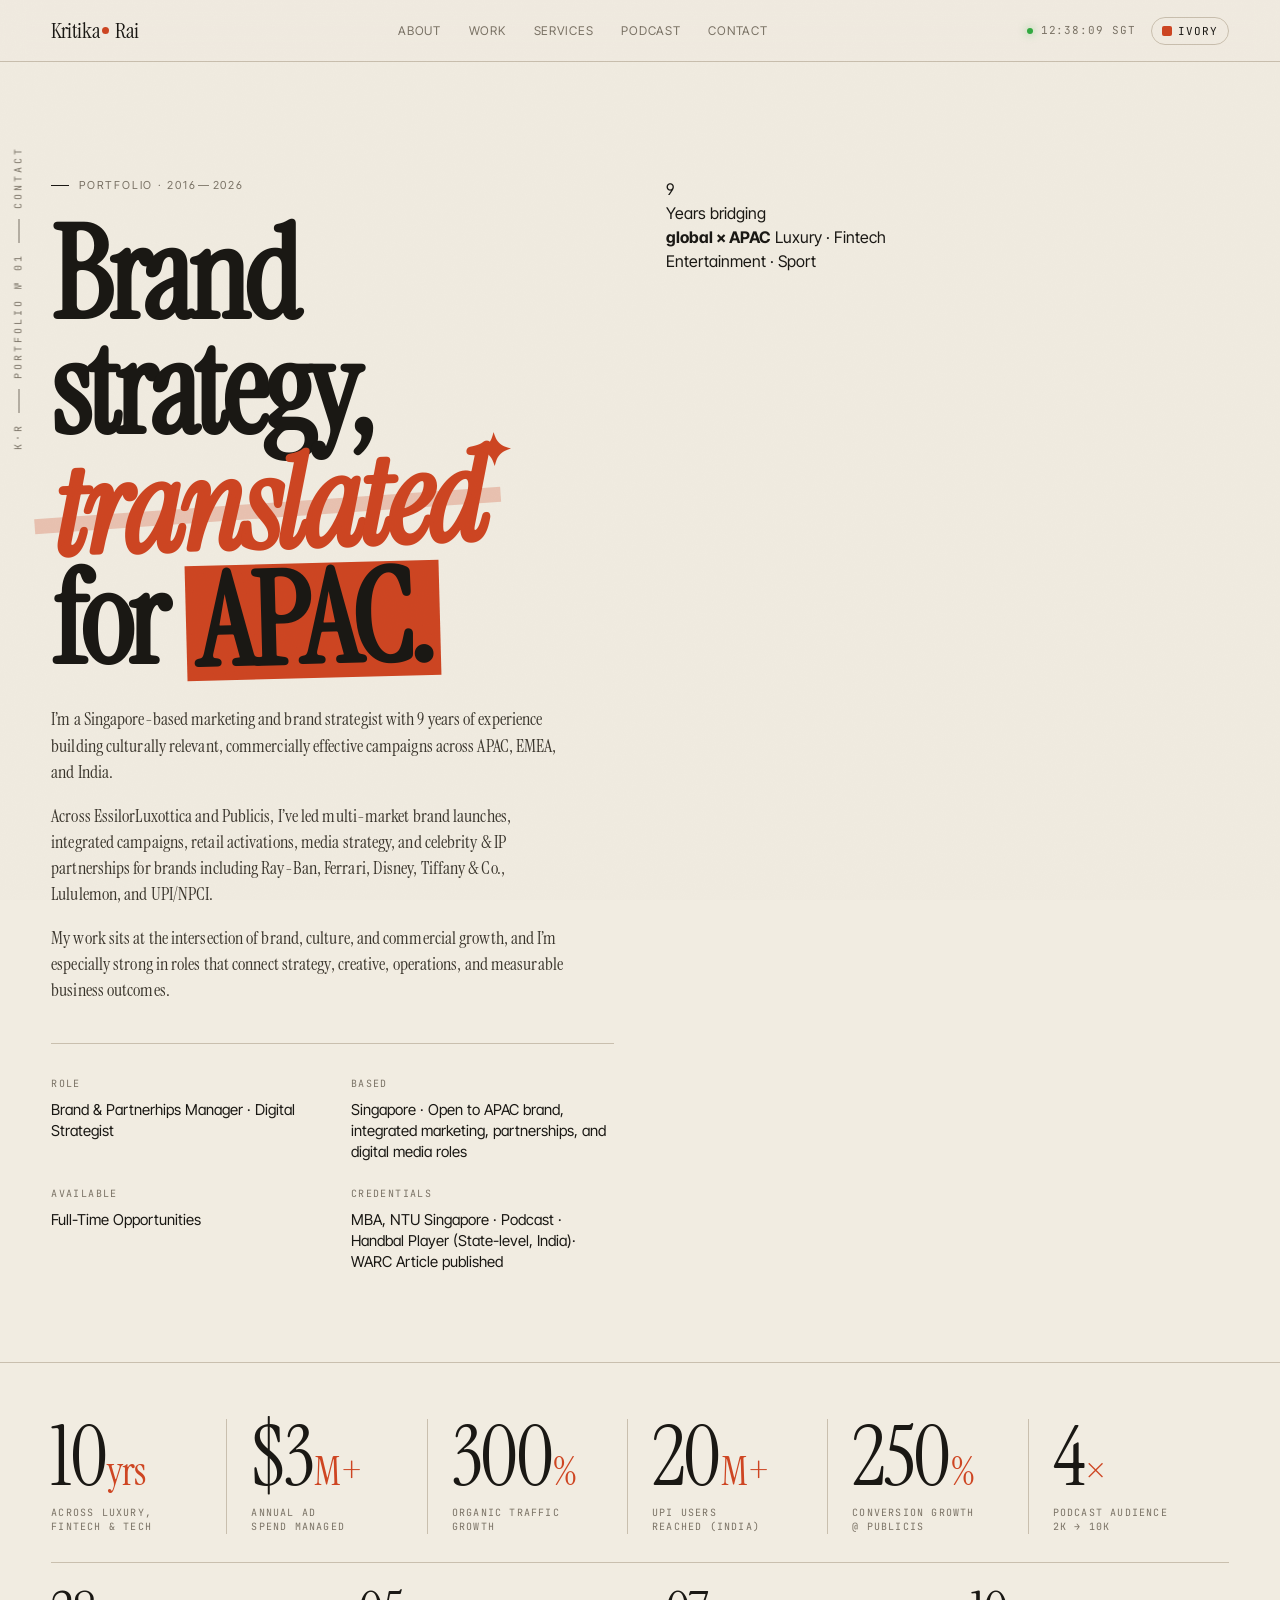
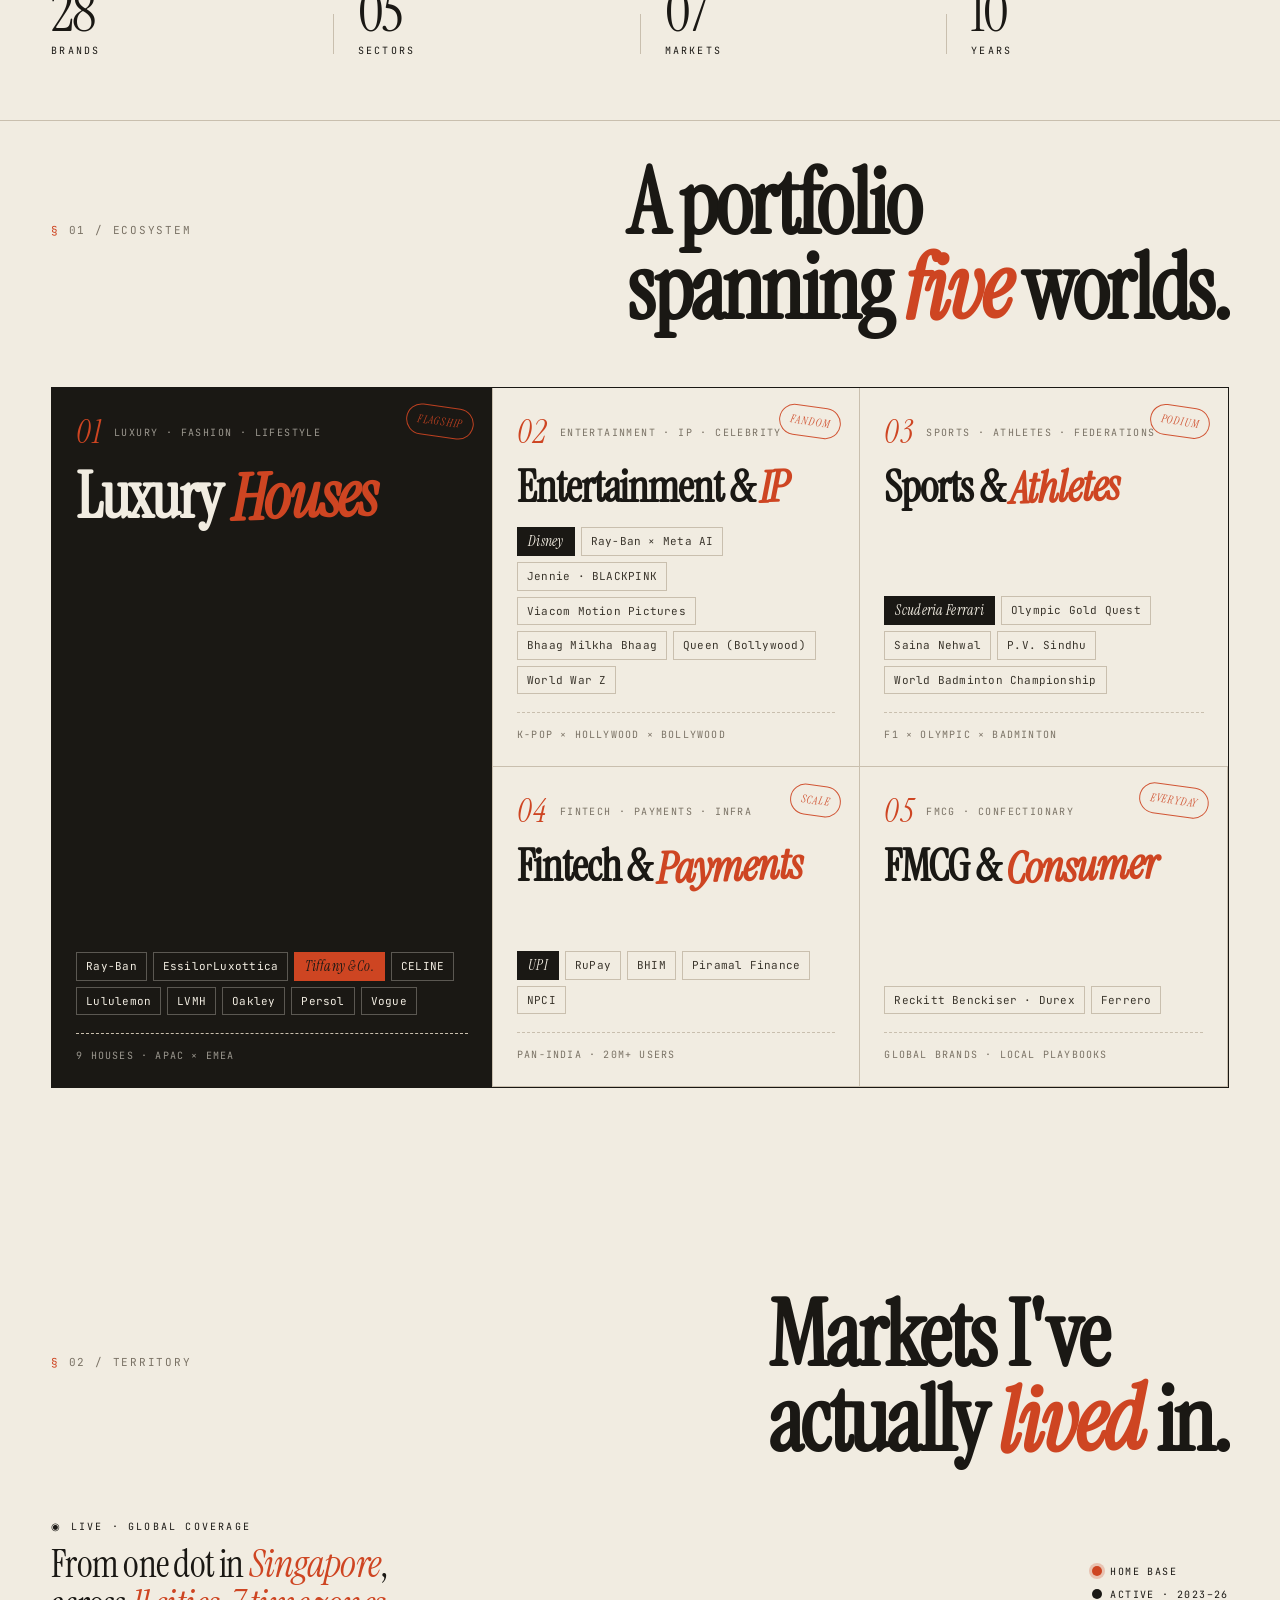
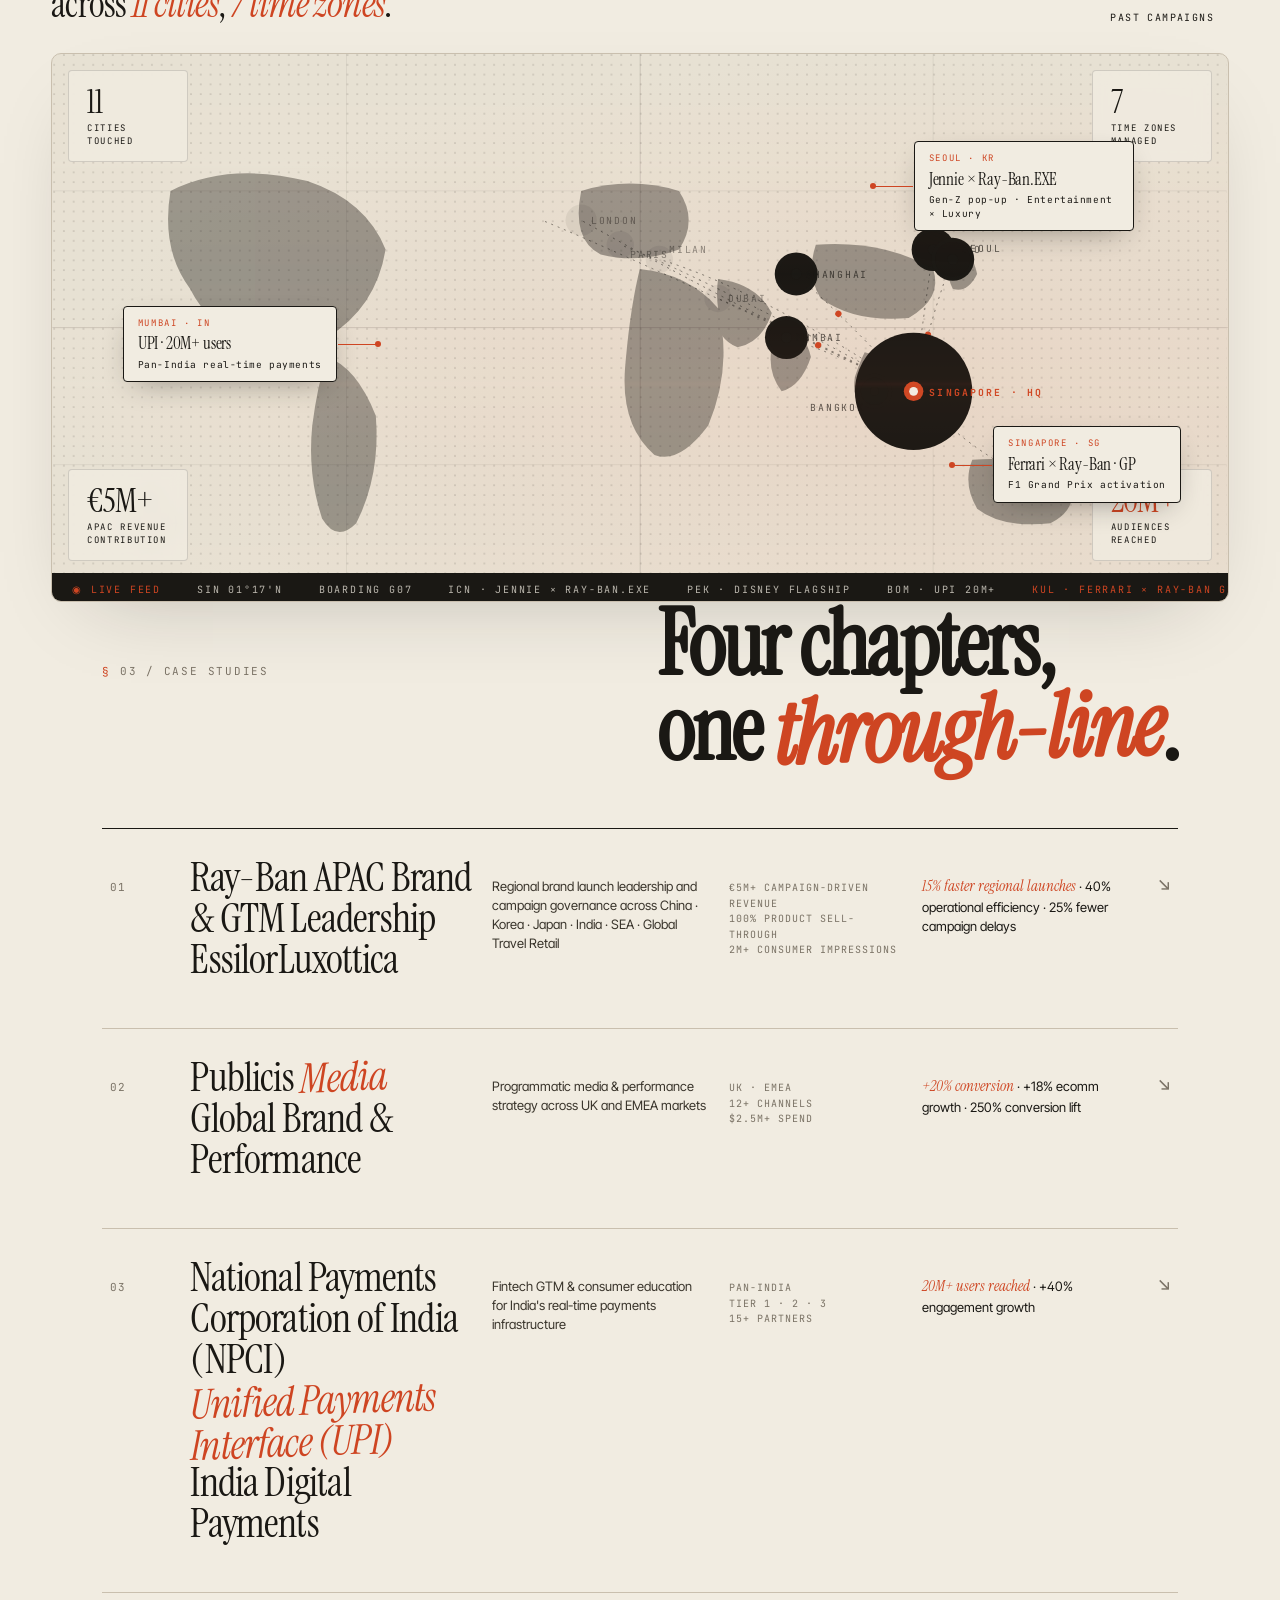
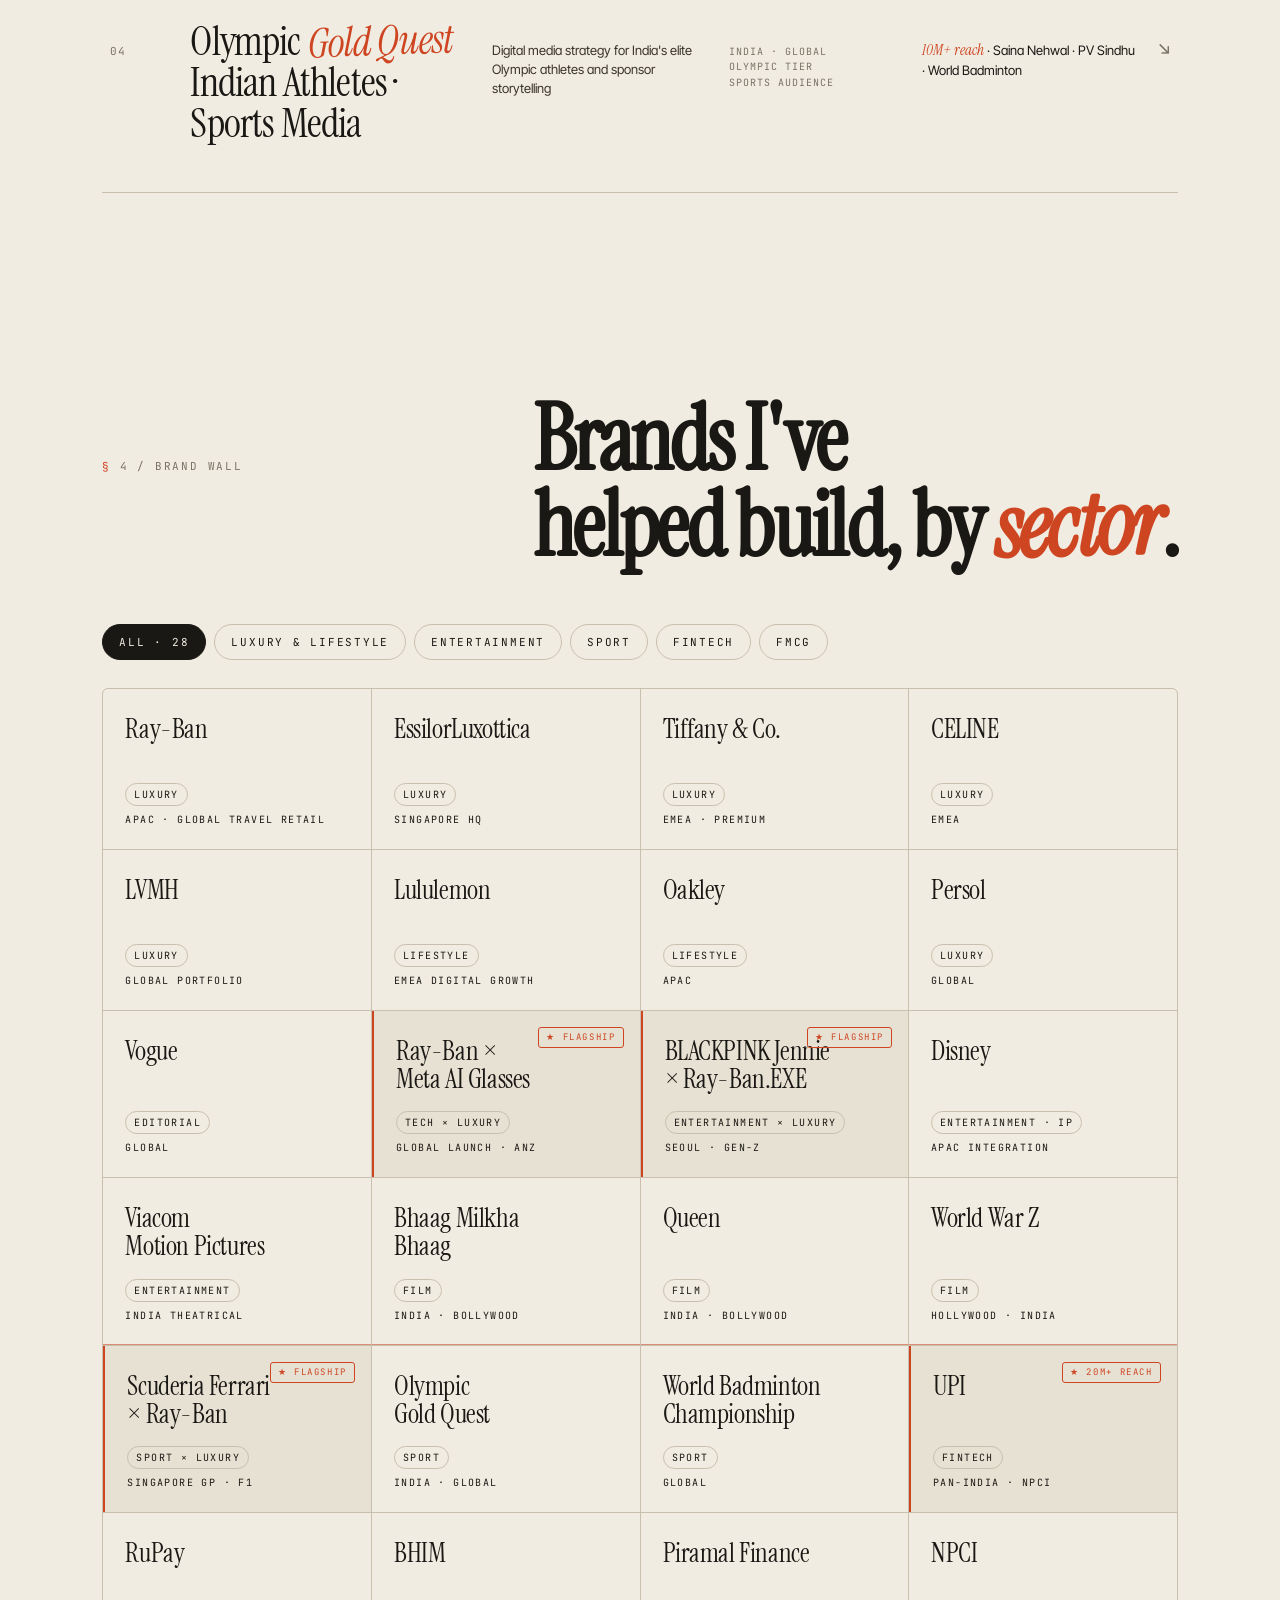
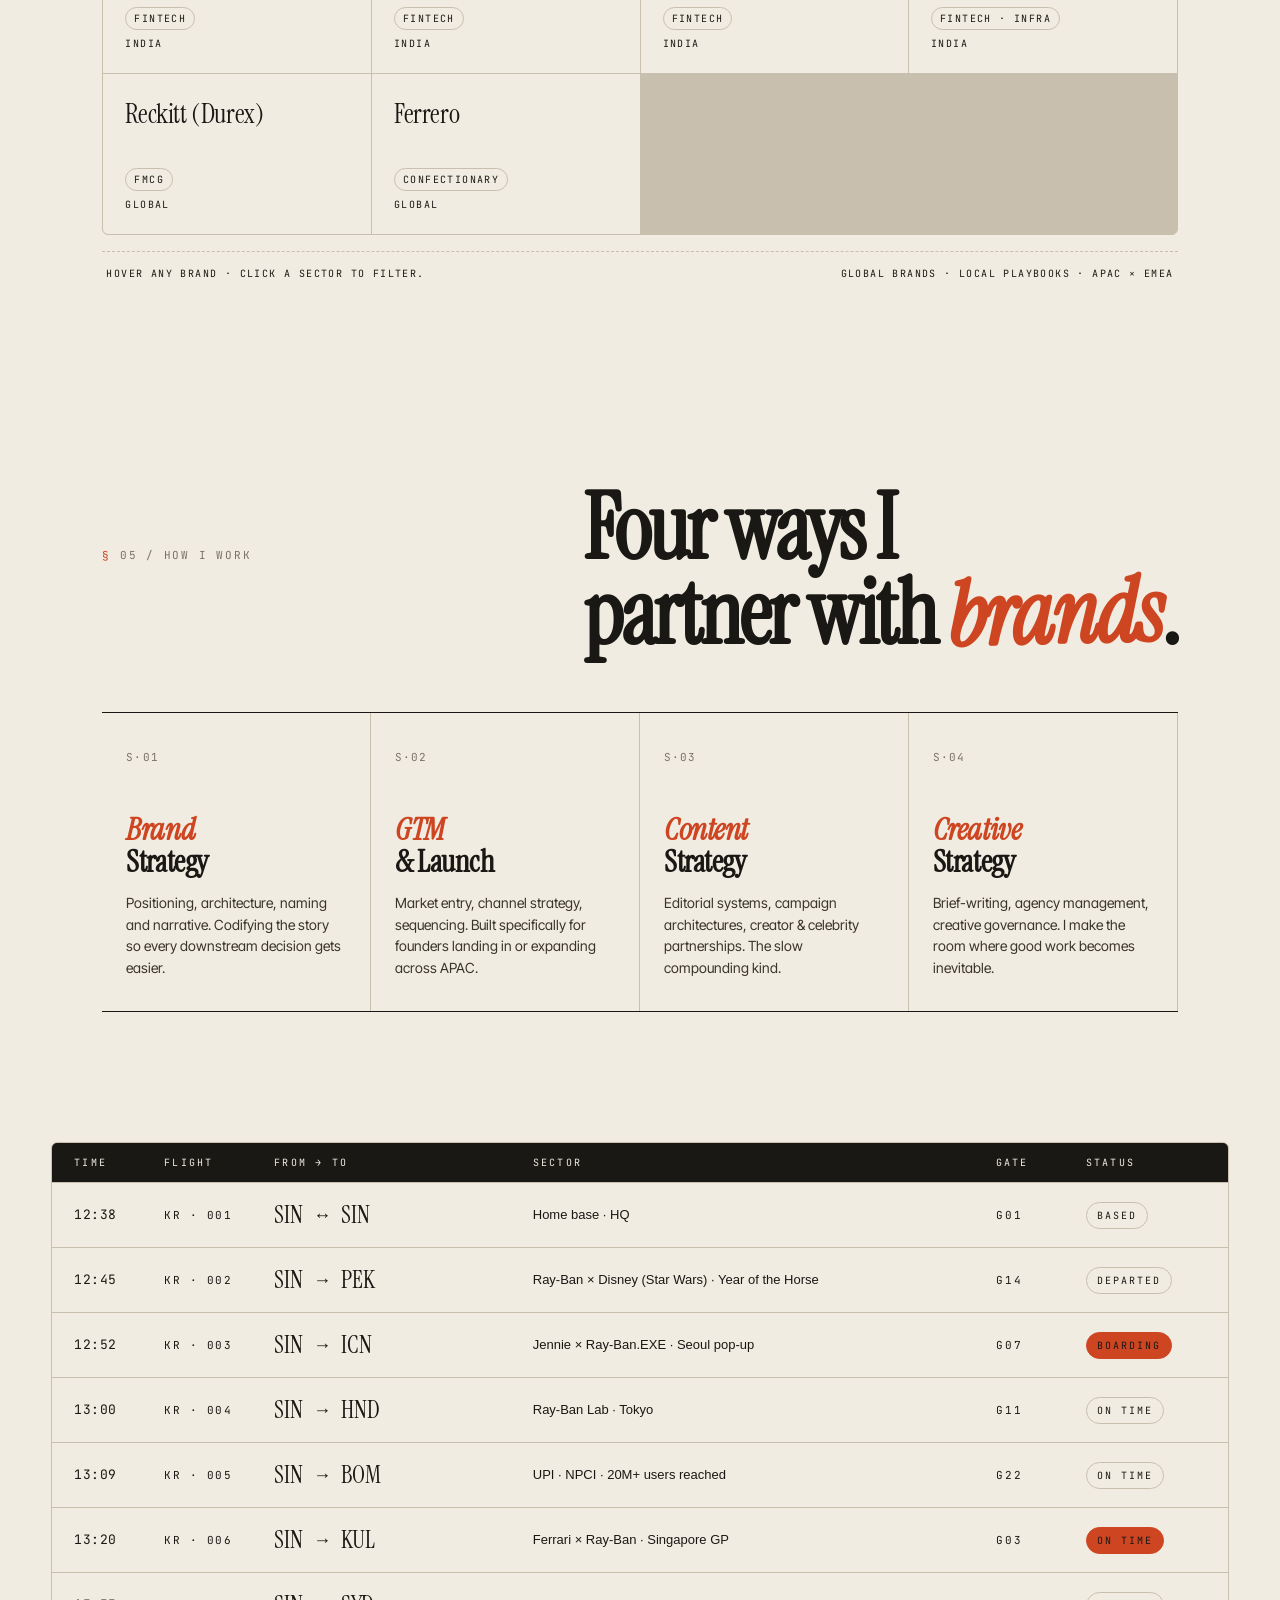
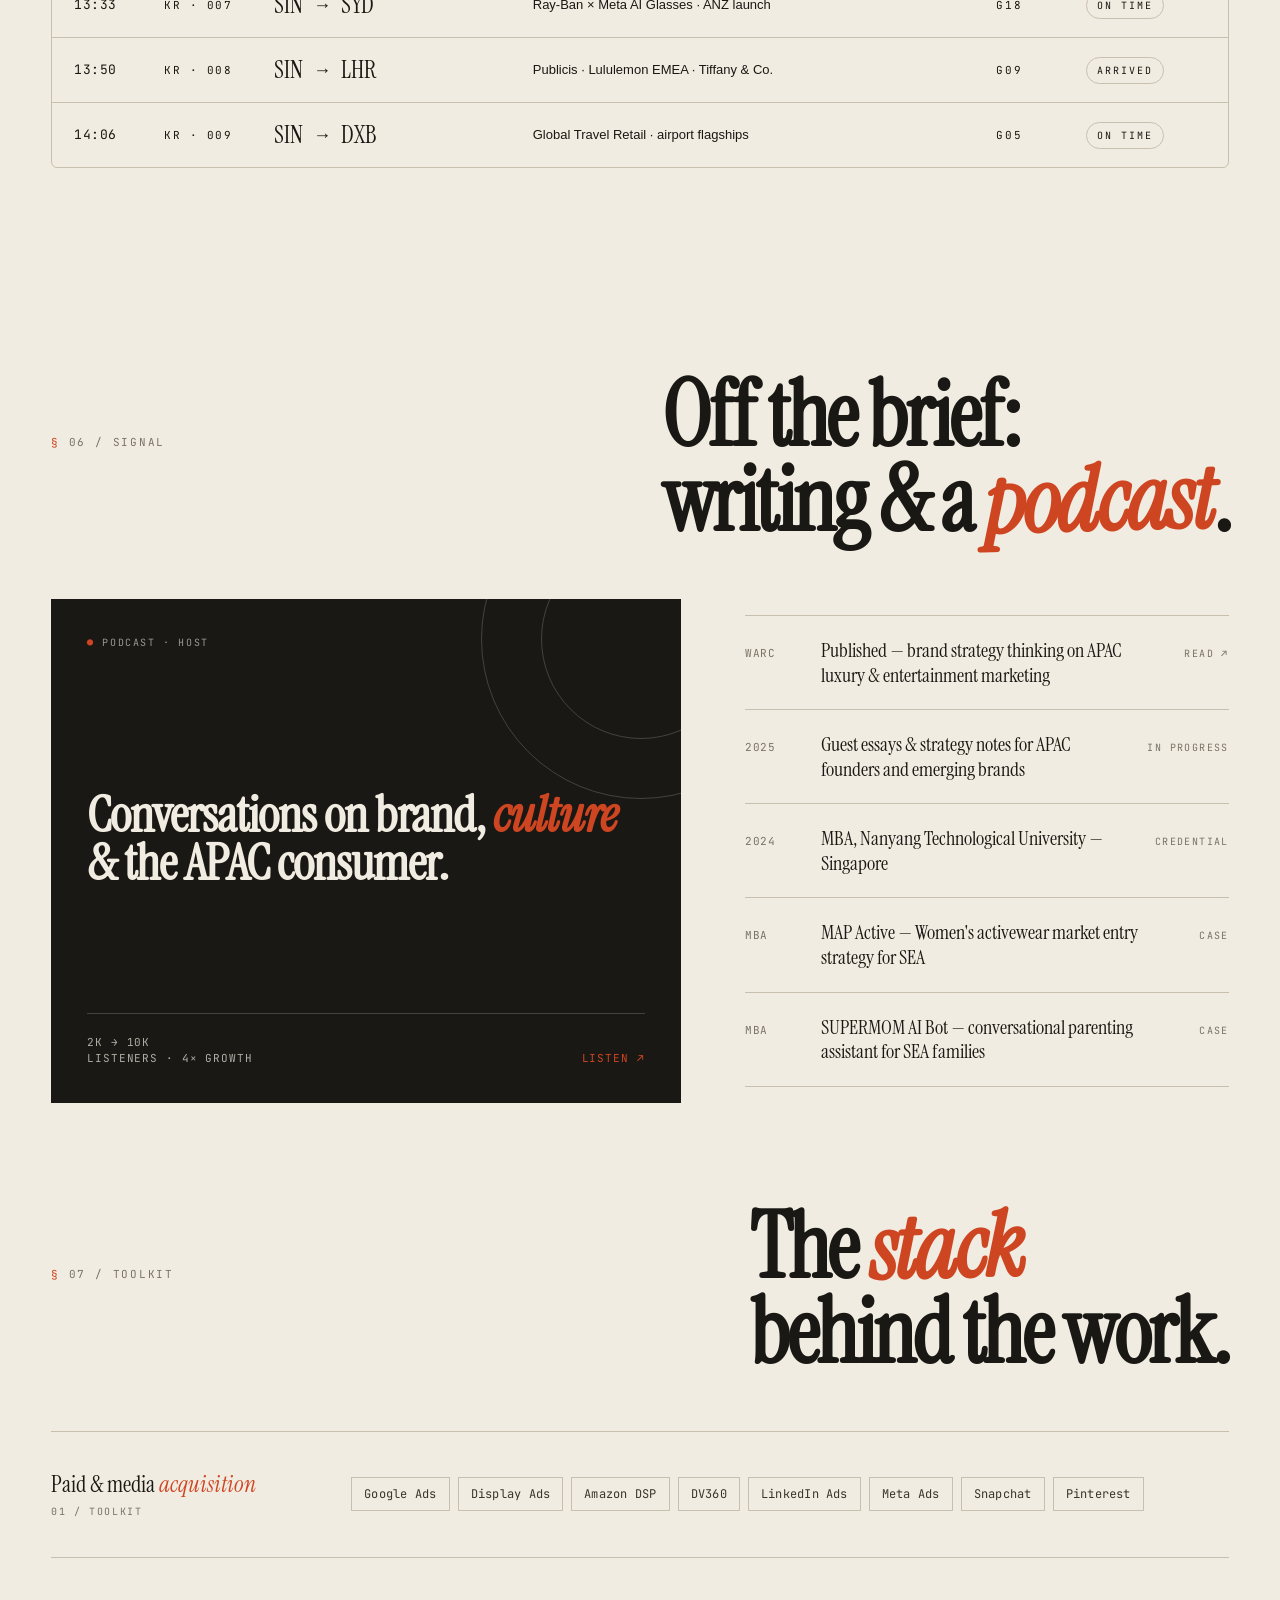
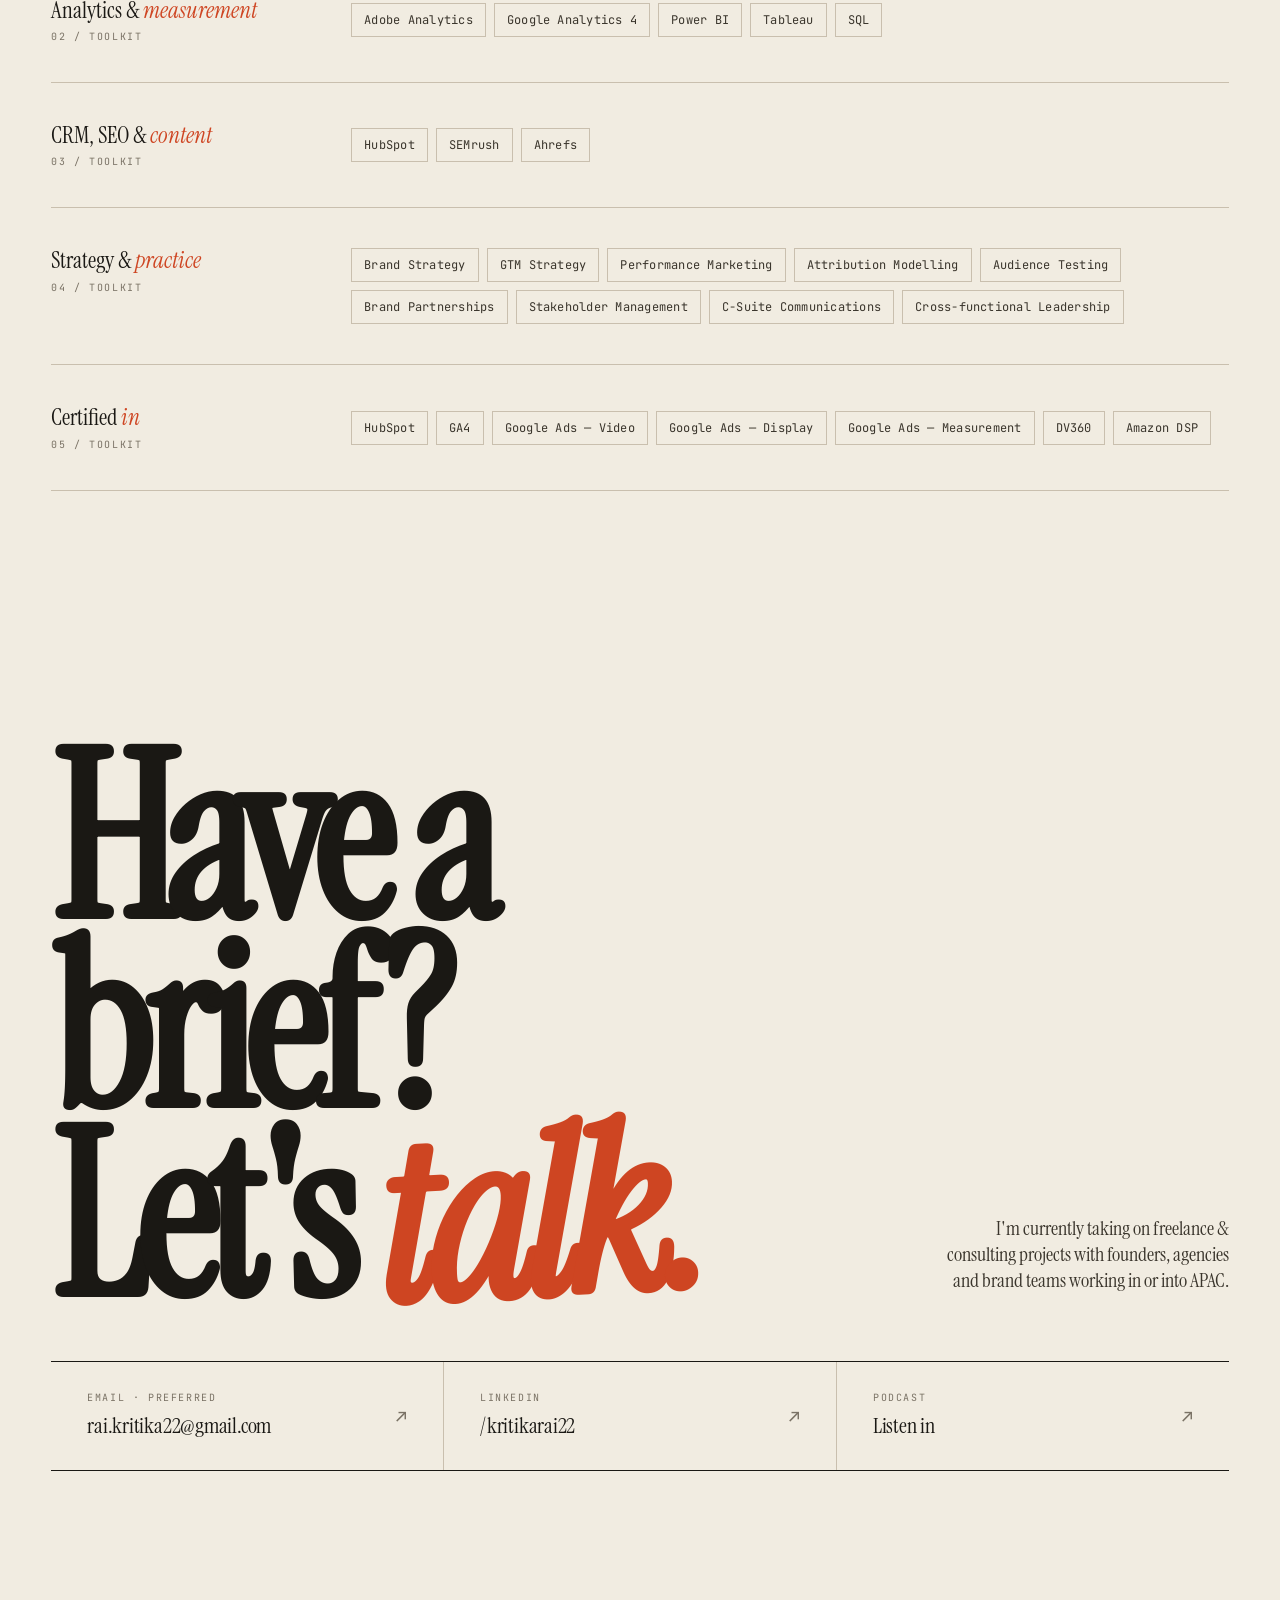
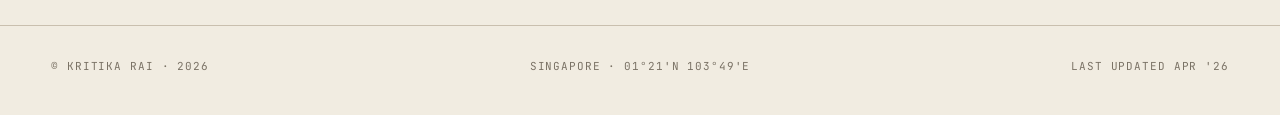
==== commit d42b4d62: "Update index.html" ====
--- a/index.html
+++ b/index.html
@@ -58,7 +58,7 @@
         </div>
         <div class="hero-label">Portfolio · 2016&#8202;&mdash;&#8202;2026</div>
         <h1 class="hero-title">Brand<br/>strategy,<br/><em>translated</em><br/>for <span class="underline">APAC.</span></h1>
-        <p class="hero-sub"> I’m a Singapore-based marketing and brand strategist with 10 years of experience building culturally relevant, commercially effective campaigns across APAC, EMEA, and India.</p>
+        <p class="hero-sub"> I’m a Singapore-based marketing and brand strategist with 9 years of experience building culturally relevant, commercially effective campaigns across APAC, EMEA, and India.</p>
         <p class="hero-sub"> Across EssilorLuxottica and Publicis, I’ve led multi-market brand launches, integrated campaigns, retail activations, media strategy, and celebrity & IP partnerships for brands including Ray-Ban, Ferrari, Disney, Tiffany & Co., Lululemon, and UPI/NPCI.</p>
         <p class="hero-sub"> My work sits at the intersection of brand, culture, and commercial growth, and I’m especially strong in roles that connect strategy, creative, operations, and measurable business outcomes.</p>
 
@@ -86,8 +86,8 @@
 
       <!-- BIG HIGHLIGHT BOX -->
       <div class="hero-right reveal">
-        <div class="big-Ten">
-          <div class="numeral">10</div>
+        <div class="big-Nine">
+          <div class="numeral">9</div>
           <div class="caption">
             <span>Years bridging<br/><strong>global × APAC</strong></span>
             <span>Luxury · Fintech<br/>Entertainment · Sport</span>
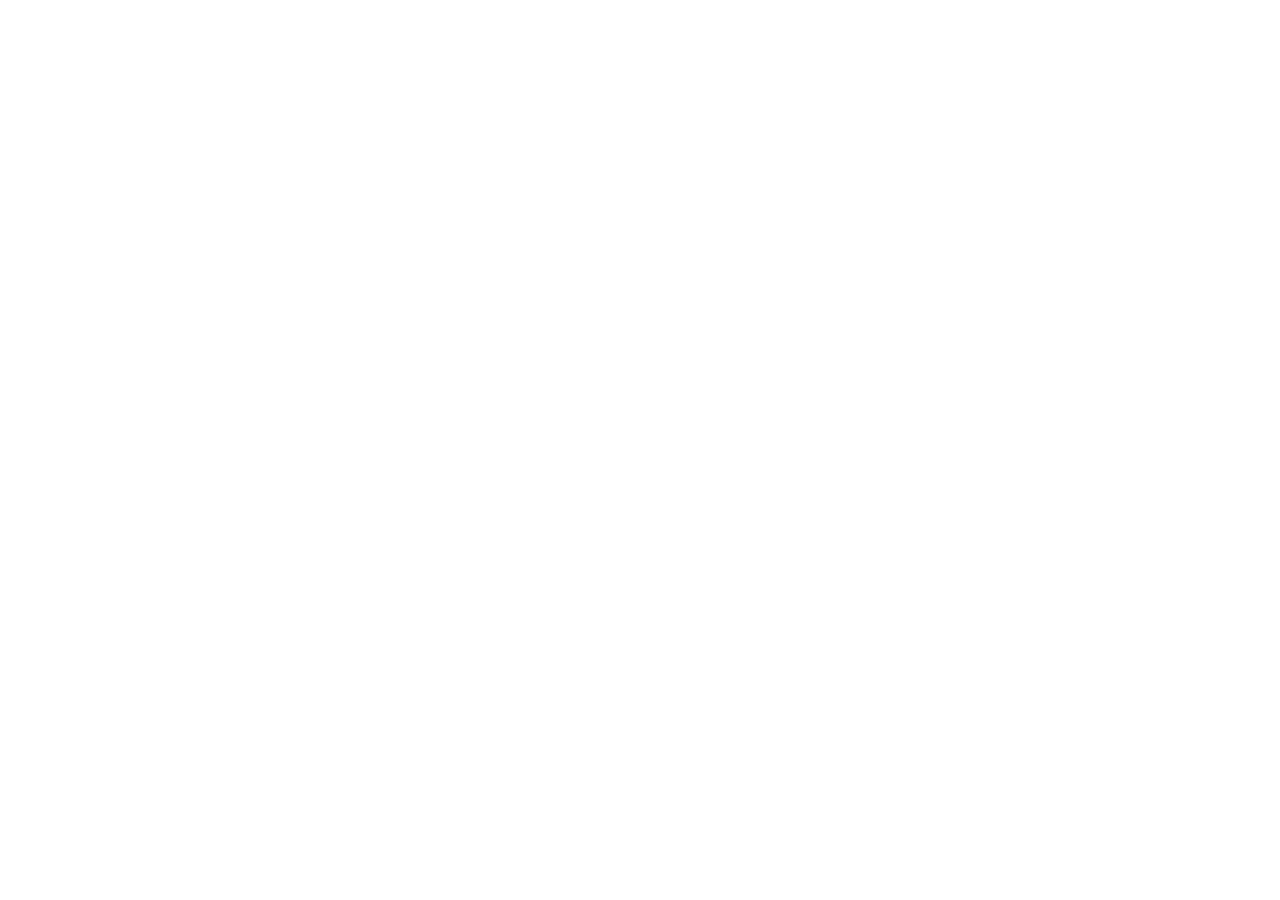
==== commit b05ba3f4: "Update index.html" ====
--- a/index.html
+++ b/index.html
@@ -1,1051 +1,35 @@
-<!doctype html>
+<!DOCTYPE html>
 <html lang="en">
 <head>
-<meta charset="utf-8" />
-<meta name="viewport" content="width=device-width, initial-scale=1" />
-<title>Kritika Rai — APAC Brand, Go-to-Market & Integrated Marketing Leader</title>
-<link rel="preconnect" href="https://fonts.googleapis.com" />
-<link rel="preconnect" href="https://fonts.gstatic.com" crossorigin />
-<link href="https://fonts.googleapis.com/css2?family=Instrument+Serif:ital@0;1&family=Inter+Tight:wght@300;400;500;600&family=JetBrains+Mono:wght@400;500&display=swap" rel="stylesheet" />
-<link rel="stylesheet" href="portfolio.css" />
-</head>
-<body>
-
-<!-- cursor halo -->
-<div class="cursor" aria-hidden="true"></div>
-
-<!-- margin running label -->
-<div class="margin-num" aria-hidden="true">
-  <span class="n">K·R</span><span class="spacer"></span><span>Portfolio № 01</span><span class="spacer"></span><span class="sec">Intro</span>
-</div>
-
-<!-- ─── Nav ────────────────────────────────────────────────── -->
-<nav class="top">
-  <div class="inner">
-    <div class="brand">Kritika<span class="dot"></span>Rai</div>
-    <div class="links">
-      <a href="#about">About</a>
-      <a href="#work">Work</a>
-      <a href="#services">Services</a>
-      <a href="#press">Podcast</a>
-      <a href="#contact">Contact</a>
-    </div>
-    <div class="nav-right">
-      <div class="sg-clock" aria-label="Singapore time"><span class="t">--:--</span> SGT</div>
-      <button class="theme-toggle" aria-label="Cycle theme">
-        <span class="swatch"></span>
-        <span class="lbl">Ivory</span>
-      </button>
-    </div>
-  </div>
-</nav>
-
-<!-- ─── Marquee ─────────────────────────────────────────────── -->
-<div class="marquee">
-  <div class="marquee-track">
-    <span>Singapore</span><span>China</span><span>Japan</span><span>Korea</span><span>India</span><span>Southeast Asia</span><span>Australia</span><span>EMEA</span><span>UK</span><span>Global Travel Retail</span><span>Ray-Ban</span><span>LVMH</span><span>Tiffany &amp; Co.</span><span>Lululemon</span><span>Ferrari</span><span>Disney</span><span>Jennie · BLACKPINK</span><span>UPI</span><span>Olympic Gold Quest</span><span>WARC Published</span>
-    <span>Singapore</span><span>China</span><span>Japan</span><span>Korea</span><span>India</span><span>Southeast Asia</span><span>Australia</span><span>EMEA</span><span>UK</span><span>Global Travel Retail</span><span>Ray-Ban</span><span>LVMH</span><span>Tiffany &amp; Co.</span><span>Lululemon</span><span>Ferrari</span><span>Disney</span><span>Jennie · BLACKPINK</span><span>UPI</span><span>Olympic Gold Quest</span><span>WARC Published</span>
-  </div>
-</div>
-
-<!-- ─── Hero ───────────────────────────────────────────────── -->
-<section class="hero">
-  <div class="wrap">
-    <div class="hero-grid">
-      <div class="hero-left reveal">
-        <div class="hero-scribbles">
-    
-        </div>
-        <div class="hero-label">Portfolio · 2016&#8202;&mdash;&#8202;2026</div>
-        <h1 class="hero-title">Brand<br/>strategy,<br/><em>translated</em><br/>for <span class="underline">APAC.</span></h1>
-        <p class="hero-sub"> I’m a Singapore-based marketing and brand strategist with 9 years of experience building culturally relevant, commercially effective campaigns across APAC, EMEA, and India.</p>
-        <p class="hero-sub"> Across EssilorLuxottica and Publicis, I’ve led multi-market brand launches, integrated campaigns, retail activations, media strategy, and celebrity & IP partnerships for brands including Ray-Ban, Ferrari, Disney, Tiffany & Co., Lululemon, and UPI/NPCI.</p>
-        <p class="hero-sub"> My work sits at the intersection of brand, culture, and commercial growth, and I’m especially strong in roles that connect strategy, creative, operations, and measurable business outcomes.</p>
-
-        <div class="hero-meta">
-          <div class="meta-item">
-            <div class="k">Role</div>
-            <div class="v">Brand &amp; Partnerhips Manager · Digital Strategist</div>
-          </div>
-          
-          <div class="meta-item">
-            <div class="k">Based</div>
-            <div class="v">Singapore · Open to APAC brand, integrated marketing, partnerships, and digital media roles </div>
-          </div>
-          
-          <div class="meta-item">
-            <div class="k">Available</div>
-            <div class="v">Full-Time Opportunities</div>
-          </div>
-          <div class="meta-item">
-            <div class="k">Credentials</div>
-            <div class="v">MBA, NTU Singapore · Podcast · Handbal Player (State-level, India)· WARC Article published</div>
-          </div>
-        </div>
-      </div>
-
-      <!-- BIG HIGHLIGHT BOX -->
-      <div class="hero-right reveal">
-        <div class="big-Nine">
-          <div class="numeral">9</div>
-          <div class="caption">
-            <span>Years bridging<br/><strong>global × APAC</strong></span>
-            <span>Luxury · Fintech<br/>Entertainment · Sport</span>
-          </div>
-        </div>
-      </div>
-    </div>
-  </div>
-</section>
-
-<!-- ─── Stats ─────────────────────────────────────────────── -->
-<section class="stats">
-  <div class="wrap">
-    <div class="stats-grid">
-      <div class="stat reveal">
-        <div class="num">10<span class="suf">yrs</span></div>
-        <div class="lbl">Across luxury,<br/>fintech &amp; tech</div>
-      </div>
-      <div class="stat reveal">
-        <div class="num">$3<span class="suf">M+</span></div>
-        <div class="lbl">Annual ad<br/>spend managed</div>
-      </div>
-      <div class="stat reveal">
-        <div class="num">300<span class="suf">%</span></div>
-        <div class="lbl">Organic traffic<br/>growth</div>
-      </div>
-      <div class="stat reveal">
-        <div class="num">20<span class="suf">M+</span></div>
-        <div class="lbl">UPI users<br/>reached (India)</div>
-      </div>
-      <div class="stat reveal">
-        <div class="num">250<span class="suf">%</span></div>
-        <div class="lbl">Conversion growth<br/>@ Publicis</div>
-      </div>
-      <div class="stat reveal">
-        <div class="num">4<span class="suf">×</span></div>
-        <div class="lbl">Podcast audience<br/>2K → 10K</div>
-      </div>
-    </div>
-
-    <!-- Portfolio coverage strip -->
-    <div class="coverage-strip reveal">
-      <div class="cov-item"><div class="cov-n">28</div><div class="cov-l">Brands</div></div>
-      <div class="cov-div" aria-hidden="true"></div>
-      <div class="cov-item"><div class="cov-n">05</div><div class="cov-l">Sectors</div></div>
-      <div class="cov-div" aria-hidden="true"></div>
-      <div class="cov-item"><div class="cov-n">07</div><div class="cov-l">Markets</div></div>
-      <div class="cov-div" aria-hidden="true"></div>
-      <div class="cov-item"><div class="cov-n">10</div><div class="cov-l">Years</div></div>
-    </div>
-  </div>
-</section>
-
-
-<!-- ─── Brands by industry ──────────────────────────────────── -->
-<section class="block" id="brands" style="padding-top: 40px;">
-  <div class="wrap">
-    <div class="section-head reveal">
-      <div class="tag">01 / Ecosystem</div>
-      <h2 class="section-title">A portfolio<br/>spanning <em>five</em> worlds.</h2>
-    </div>
-
-    <div class="industry-grid reveal">
-      <!-- Luxury -->
-      <div class="industry-card ind-lux" data-stamp="Flagship">
-        <div class="ind-head">
-          <span class="ind-num">01</span>
-          <span class="ind-tag">Luxury · Fashion · Lifestyle</span>
-        </div>
-        <h3 class="ind-title">Luxury <em>Houses</em></h3>
-        <div class="ind-brands">
-          <span>Ray-Ban</span>
-          <span>EssilorLuxottica</span>
-          <span class="star">Tiffany &amp; Co.</span>
-          <span>CELINE</span>
-          <span>Lululemon</span>
-          <span>LVMH</span>
-          <span>Oakley</span>
-          <span>Persol</span>
-          <span>Vogue</span>
-        </div>
-        <div class="ind-foot">9 houses · APAC × EMEA</div>
-      </div>
-
-      <!-- Entertainment -->
-      <div class="industry-card ind-ent" data-stamp="Fandom">
-        <div class="ind-head">
-          <span class="ind-num">02</span>
-          <span class="ind-tag">Entertainment · IP · Celebrity</span>
-        </div>
-        <h3 class="ind-title">Entertainment &amp; <em>IP</em></h3>
-        <div class="ind-brands">
-          <span class="star">Disney</span>
-          <span>Ray-Ban × Meta AI</span>
-          <span>Jennie · BLACKPINK</span>
-          <span>Viacom Motion Pictures</span>
-          <span>Bhaag Milkha Bhaag</span>
-          <span>Queen (Bollywood)</span>
-          <span>World War Z</span>
-        </div>
-        <div class="ind-foot">K-pop × Hollywood × Bollywood</div>
-      </div>
-
-      <!-- Sport -->
-      <div class="industry-card ind-sport" data-stamp="Podium">
-        <div class="ind-head">
-          <span class="ind-num">03</span>
-          <span class="ind-tag">Sports · Athletes · Federations</span>
-        </div>
-        <h3 class="ind-title">Sports &amp; <em>Athletes</em></h3>
-        <div class="ind-brands">
-          <span class="star">Scuderia Ferrari</span>
-          <span>Olympic Gold Quest</span>
-          <span>Saina Nehwal</span>
-          <span>P.V. Sindhu</span>
-          <span>World Badminton Championship</span>
-        </div>
-        <div class="ind-foot">F1 × Olympic × Badminton</div>
-      </div>
-
-      <!-- Fintech -->
-      <div class="industry-card ind-fin" data-stamp="Scale">
-        <div class="ind-head">
-          <span class="ind-num">04</span>
-          <span class="ind-tag">Fintech · Payments · Infra</span>
-        </div>
-        <h3 class="ind-title">Fintech &amp; <em>Payments</em></h3>
-        <div class="ind-brands">
-          <span class="star">UPI</span>
-          <span>RuPay</span>
-          <span>BHIM</span>
-          <span>Piramal Finance</span>
-          <span>NPCI</span>
-        </div>
-        <div class="ind-foot">Pan-India · 20M+ users</div>
-      </div>
-
-      <!-- FMCG -->
-      <div class="industry-card ind-fmcg" data-stamp="Everyday">
-        <div class="ind-head">
-          <span class="ind-num">05</span>
-          <span class="ind-tag">FMCG · Confectionary</span>
-        </div>
-        <h3 class="ind-title">FMCG &amp; <em>Consumer</em></h3>
-        <div class="ind-brands">
-          <span>Reckitt Benckiser · Durex</span>
-          <span>Ferrero</span>
-        </div>
-        <div class="ind-foot">Global brands · local playbooks</div>
-        <div class="ind-reveal">Small moments,<br/>massive volumes.</div>
-      </div>
-    </div>
-  </div>
-</section>
-
-<!-- ─── Territory (Global Coverage) ─────────────────────────── -->
-<section class="block territory-section" id="map">
-  <div class="wrap">
-    <div class="section-head reveal">
-      <div class="tag">02 / Territory</div>
-      <h2 class="section-title">Markets I've<br/>actually <em>lived</em> in.</h2>
-    </div>
-
-    <!-- Global Coverage Map — main attraction -->
-    <div class="globe-wrap reveal">
-      <div class="globe-head">
-        <div class="globe-title">
-          <div class="g-label">◉ Live · Global Coverage</div>
-          <div class="g-h">From one dot in <em>Singapore</em>,<br/>across <em>11 cities</em>, <em>7 time zones</em>.</div>
-        </div>
-        <div class="globe-legend">
-          <span><i class="g-dot g-home"></i> Home base</span>
-          <span><i class="g-dot g-active"></i> Active · 2023–26</span>
-          <span><i class="g-dot g-past"></i> Past campaigns</span>
-        </div>
-      </div>
-
-      <div class="globe-stage">
-        <!-- Cinematic backdrop layers -->
-        <div class="globe-scanline" aria-hidden="true"></div>
-        <div class="globe-crosshair" aria-hidden="true">
-          <div class="ch-h"></div>
-          <div class="ch-v"></div>
-        </div>
-        <div class="globe-ticker" aria-hidden="true">
-          <div class="gt-track">
-            <span>◉ LIVE FEED</span><span>SIN 01°17'N</span><span>BOARDING G07</span><span>ICN · JENNIE × RAY-BAN.EXE</span><span>PEK · DISNEY FLAGSHIP</span><span>BOM · UPI 20M+</span><span>KUL · FERRARI × RAY-BAN GP</span><span>SYD · META AI LAUNCH</span><span>LHR · LULULEMON EMEA</span><span>DXB · TIFFANY &amp; CO.</span><span>◉ LIVE FEED</span><span>SIN 01°17'N</span><span>BOARDING G07</span><span>ICN · JENNIE × RAY-BAN.EXE</span><span>PEK · DISNEY FLAGSHIP</span><span>BOM · UPI 20M+</span><span>KUL · FERRARI × RAY-BAN GP</span>
-          </div>
-        </div>
-
-        <svg viewBox="0 0 1200 560" class="globe-svg" preserveAspectRatio="xMidYMid meet" aria-hidden="true">
-          <defs>
-            <pattern id="dotgrid" x="0" y="0" width="10" height="10" patternUnits="userSpaceOnUse">
-              <circle cx="1" cy="1" r="0.85" fill="currentColor" opacity="0.22"/>
-            </pattern>
-            <radialGradient id="sinHalo" cx="50%" cy="50%" r="50%">
-              <stop offset="0%" stop-color="var(--accent)" stop-opacity="0.65"/>
-              <stop offset="60%" stop-color="var(--accent)" stop-opacity="0.1"/>
-              <stop offset="100%" stop-color="var(--accent)" stop-opacity="0"/>
-            </radialGradient>
-            <radialGradient id="cityPulse" cx="50%" cy="50%" r="50%">
-              <stop offset="0%" stop-color="currentColor" stop-opacity="0.35"/>
-              <stop offset="100%" stop-color="currentColor" stop-opacity="0"/>
-            </radialGradient>
-            <linearGradient id="arcFade" x1="0" y1="0" x2="1" y2="0">
-              <stop offset="0%" stop-color="var(--accent)" stop-opacity="0.9"/>
-              <stop offset="100%" stop-color="var(--accent)" stop-opacity="0.1"/>
-            </linearGradient>
-          </defs>
-
-          <!-- dotted background -->
-          <rect x="0" y="0" width="1200" height="560" fill="url(#dotgrid)" class="g-bg"/>
-
-          <!-- Dotted continent silhouettes -->
-          <g class="continents-dots" fill="currentColor" opacity="0.38">
-            <!-- North America -->
-            <path d="M120 140 Q180 110 260 130 Q320 150 340 200 Q330 260 280 290 Q240 310 200 290 Q160 280 140 240 Q110 200 120 140 Z"/>
-            <!-- South America -->
-            <path d="M280 310 Q310 320 330 370 Q335 430 310 480 Q290 500 275 475 Q260 430 265 380 Q270 340 280 310 Z"/>
-            <!-- Europe -->
-            <path d="M540 140 Q590 125 640 140 Q660 170 640 200 Q600 215 560 205 Q530 190 540 140 Z"/>
-            <!-- Africa -->
-            <path d="M600 220 Q650 225 680 260 Q695 320 670 380 Q640 420 615 410 Q580 380 585 320 Q590 260 600 220 Z"/>
-            <!-- Middle East -->
-            <path d="M680 230 Q720 235 735 265 Q725 295 700 300 Q675 290 680 260 Q678 245 680 230 Z"/>
-            <!-- India -->
-            <path d="M745 275 Q770 285 775 310 Q765 340 745 345 Q730 325 735 300 Q738 285 745 275 Z"/>
-            <!-- China -->
-            <path d="M780 195 Q850 190 900 220 Q910 250 875 270 Q820 275 785 250 Q770 225 780 195 Z"/>
-            <!-- SEA -->
-            <path d="M830 305 Q870 315 895 340 Q880 370 840 370 Q815 360 820 330 Q825 315 830 305 Z"/>
-            <!-- Japan -->
-            <path d="M920 195 Q940 200 945 225 Q935 245 920 240 Q910 220 920 195 Z"/>
-            <!-- Australia -->
-            <path d="M940 415 Q1000 410 1040 435 Q1050 465 1020 480 Q970 485 945 465 Q930 440 940 415 Z"/>
-          </g>
-
-          <!-- Latitude guides -->
-          <g class="lat-lines" stroke="currentColor" stroke-width="0.5" opacity="0.12" fill="none">
-            <line x1="0" y1="140" x2="1200" y2="140"/>
-            <line x1="0" y1="280" x2="1200" y2="280"/>
-            <line x1="0" y1="420" x2="1200" y2="420"/>
-            <line x1="300" y1="0" x2="300" y2="560"/>
-            <line x1="600" y1="0" x2="600" y2="560"/>
-            <line x1="900" y1="0" x2="900" y2="560"/>
-          </g>
-
-          <!-- Compass rose -->
-          <g class="compass" transform="translate(100, 480)" opacity="0.55">
-            <circle r="26" fill="none" stroke="currentColor" stroke-width="0.5"/>
-            <circle r="18" fill="none" stroke="currentColor" stroke-width="0.5"/>
-            <line x1="0" y1="-28" x2="0" y2="28" stroke="currentColor" stroke-width="0.5"/>
-            <line x1="-28" y1="0" x2="28" y2="0" stroke="currentColor" stroke-width="0.5"/>
-            <text y="-32" text-anchor="middle" font-family="JetBrains Mono, monospace" font-size="9" fill="currentColor">N</text>
-          </g>
-
-          <!-- Arcs from Singapore with travelling pulses -->
-          <g class="arcs" fill="none" stroke="currentColor" stroke-width="1" stroke-dasharray="2 5" opacity="0.55">
-            <path id="arc-china" d="M880,345 Q820,280 760,225"/>
-            <path id="arc-japan" d="M880,345 Q890,270 900,200"/>
-            <path id="arc-korea" d="M880,345 Q900,260 920,210"/>
-            <path id="arc-india" d="M880,345 Q810,310 750,290"/>
-            <path id="arc-emea" d="M880,345 Q700,260 540,170"/>
-            <path id="arc-uk" d="M880,345 Q620,220 500,170"/>
-            <path id="arc-aus" d="M880,345 Q930,400 990,430"/>
-            <path id="arc-sea" d="M880,345 Q860,345 840,345"/>
-            <path id="arc-mil" d="M880,345 Q720,240 620,210"/>
-            <path id="arc-par" d="M880,345 Q680,235 580,195"/>
-            <path id="arc-dxb" d="M880,345 Q760,285 680,250"/>
-          </g>
-
-          <!-- Accent pulses riding the arcs -->
-          <g class="arc-pulses">
-            <circle r="3.2" fill="var(--accent)"><animateMotion dur="5s" repeatCount="indefinite" rotate="auto"><mpath href="#arc-china"/></animateMotion></circle>
-            <circle r="3.2" fill="var(--accent)"><animateMotion dur="6.5s" begin="0.5s" repeatCount="indefinite" rotate="auto"><mpath href="#arc-korea"/></animateMotion></circle>
-            <circle r="3.2" fill="var(--accent)"><animateMotion dur="7s" begin="1.2s" repeatCount="indefinite" rotate="auto"><mpath href="#arc-japan"/></animateMotion></circle>
-            <circle r="3.2" fill="var(--accent)"><animateMotion dur="5.5s" begin="2s" repeatCount="indefinite" rotate="auto"><mpath href="#arc-india"/></animateMotion></circle>
-            <circle r="3.2" fill="var(--accent)"><animateMotion dur="9s" begin="0.7s" repeatCount="indefinite" rotate="auto"><mpath href="#arc-emea"/></animateMotion></circle>
-            <circle r="3.2" fill="var(--accent)"><animateMotion dur="9.5s" begin="2.4s" repeatCount="indefinite" rotate="auto"><mpath href="#arc-uk"/></animateMotion></circle>
-            <circle r="3.2" fill="var(--accent)"><animateMotion dur="7.5s" begin="3s" repeatCount="indefinite" rotate="auto"><mpath href="#arc-aus"/></animateMotion></circle>
-            <circle r="3.2" fill="var(--accent)"><animateMotion dur="4s" begin="0.8s" repeatCount="indefinite" rotate="auto"><mpath href="#arc-sea"/></animateMotion></circle>
-          </g>
-
-          <!-- Concentric ripple rings around Singapore -->
-          <g class="ripples" transform="translate(880,345)">
-            <circle r="40" class="ripple"/>
-            <circle r="40" class="ripple r2"/>
-            <circle r="40" class="ripple r3"/>
-          </g>
-
-          <!-- City pins -->
-          <g class="cities">
-            <g class="city home" transform="translate(880,345)" data-city="Singapore">
-              <circle r="60" fill="url(#sinHalo)"/>
-              <circle r="10" class="core"/>
-              <circle r="4.5" class="center"/>
-              <text x="16" y="5" class="label home-label">SINGAPORE · HQ</text>
-            </g>
-            <g class="city active" transform="translate(760,225)" data-city="Shanghai">
-              <circle r="22" fill="url(#cityPulse)"/>
-              <circle r="18" class="halo"/>
-              <circle r="5.5"/>
-              <text x="10" y="4" class="label">SHANGHAI</text>
-            </g>
-            <g class="city active" transform="translate(900,200)" data-city="Tokyo">
-              <circle r="22" fill="url(#cityPulse)"/>
-              <circle r="18" class="halo"/>
-              <circle r="5.5"/>
-              <text x="10" y="4" class="label">TOKYO</text>
-            </g>
-            <g class="city active" transform="translate(920,210)" data-city="Seoul">
-              <circle r="22" fill="url(#cityPulse)"/>
-              <circle r="18" class="halo"/>
-              <circle r="5.5"/>
-              <text x="10" y="-8" class="label">SEOUL</text>
-            </g>
-            <g class="city active" transform="translate(750,290)" data-city="Mumbai">
-              <circle r="22" fill="url(#cityPulse)"/>
-              <circle r="18" class="halo"/>
-              <circle r="5.5"/>
-              <text x="10" y="4" class="label">MUMBAI</text>
-            </g>
-            <g class="city active" transform="translate(840,345)" data-city="Bangkok">
-              <circle r="18" fill="url(#cityPulse)"/>
-              <circle r="14" class="halo"/>
-              <circle r="4.5"/>
-              <text x="-10" y="20" text-anchor="end" class="label">BANGKOK</text>
-            </g>
-            <g class="city past" transform="translate(990,430)" data-city="Sydney">
-              <circle r="16" class="halo"/>
-              <circle r="4.5"/>
-              <text x="10" y="4" class="label">SYDNEY</text>
-            </g>
-            <g class="city past" transform="translate(540,170)" data-city="London">
-              <circle r="16" class="halo"/>
-              <circle r="4.5"/>
-              <text x="10" y="4" class="label">LONDON</text>
-            </g>
-            <g class="city past" transform="translate(580,195)" data-city="Paris">
-              <circle r="14" class="halo"/>
-              <circle r="4"/>
-              <text x="10" y="14" class="label">PARIS</text>
-            </g>
-            <g class="city past" transform="translate(620,210)" data-city="Milan">
-              <circle r="14" class="halo"/>
-              <circle r="4"/>
-              <text x="10" y="-6" class="label">MILAN</text>
-            </g>
-            <g class="city past" transform="translate(680,250)" data-city="Dubai">
-              <circle r="14" class="halo"/>
-              <circle r="4"/>
-              <text x="10" y="4" class="label">DUBAI</text>
-            </g>
-          </g>
-        </svg>
-
-        <!-- Floating campaign callouts -->
-        <div class="globe-callout c-seoul">
-          <div class="co-arrow"></div>
-          <div class="co-meta">SEOUL · KR</div>
-          <div class="co-h">Jennie × Ray-Ban.EXE</div>
-          <div class="co-s">Gen-Z pop-up · Entertainment × Luxury</div>
-        </div>
-        <div class="globe-callout c-mumbai">
-          <div class="co-arrow"></div>
-          <div class="co-meta">MUMBAI · IN</div>
-          <div class="co-h">UPI · 20M+ users</div>
-          <div class="co-s">Pan-India real-time payments</div>
-        </div>
-        <div class="globe-callout c-sing">
-          <div class="co-arrow"></div>
-          <div class="co-meta">SINGAPORE · SG</div>
-          <div class="co-h">Ferrari × Ray-Ban · GP</div>
-          <div class="co-s">F1 Grand Prix activation</div>
-        </div>
-
-        <!-- Corner stat overlays -->
-        <div class="globe-corner tl">
-          <div class="gc-n">11</div>
-          <div class="gc-l">Cities<br/>touched</div>
-        </div>
-        <div class="globe-corner tr">
-          <div class="gc-n">7</div>
-          <div class="gc-l">Time zones<br/>managed</div>
-        </div>
-        <div class="globe-corner bl">
-          <div class="gc-n">€5M+</div>
-          <div class="gc-l">APAC revenue<br/>contribution</div>
-        </div>
-        <div class="globe-corner br">
-          <div class="gc-n">20M+</div>
-          <div class="gc-l">Audiences<br/>reached</div>
-        </div>
-      </div>
-    </div>
-    
-  
-<!-- ─── Work ──────────────────────────────────────────────── -->
-<section class="block" id="work" style="padding-top: 0;">
-  <div class="wrap">
-    <div class="section-head reveal">
-      <div class="tag">03 / Case Studies</div>
-      <h2 class="section-title">Four chapters,<br/>one <em>through-line</em>.</h2>
-    </div>
-
-    <div class="work-list reveal">
-
-      <!-- Ray-Ban -->
-      <div class="work-row">
-        <div class="idx">01</div>
-        <div class="client">Ray-Ban APAC Brand & GTM Leadership<br/>EssilorLuxottica</div>
-        <div class="role">Regional brand launch leadership and campaign governance across China · Korea · Japan · India · SEA · Global Travel Retail </div>
-        <div class="markets">€5M+ campaign-driven revenue<br/>100% product sell-through<br/>2M+ consumer impressions</div>
-        <div class="impact"><strong>15% faster regional launches</strong> · 40% operational efficiency · 25% fewer campaign delays</div>
-        <div class="arrow">↘</div>
-
-        <div class="expand">
-          <div class="expand-inner">
-            <div>
-              <h4>Featured activations</h4>
-              <ul>
-                <li><strong>Jennie × Ray-Ban.EXE</strong> — Experiential retail pop-up in Seoul engaging Gen-Z audiences and amplifying BLACKPINK fandom across APAC.</li>
-                <li><strong>Ferrari × Ray-Ban</strong> — Luxury brand partnership activation during Singapore Formula 1 Grand Prix weekend.</li>
-                <li><strong>Year of the Horse LE</strong> — Retail launch and experiential event across China flagship stores.</li>
-                <li><strong>Disney IP × Ray-Ban</strong> — Integrated brand launch across retail, digital and streaming platforms.</li>
-              </ul>
-            </div>
-            <div>
-              <h4>Scope</h4>
-              <ul>
-                <li>Localized global brand strategy for 7 APAC markets while maintaining consistent brand positioning.</li>
-                <li>Led celebrity &amp; IP partnership governance including rights management, creative approvals and campaign rollout.</li>
-                <li>Coordinated cross-functional teams across retail, PR, digital and trade, accelerating launches by 15% and reducing delays by 25%.</li>
-              </ul>
-            </div>
-          </div>
-        </div>
-      </div>
-
-      <!-- Publicis -->
-      <div class="work-row">
-        <div class="idx">02</div>
-        <div class="client">Publicis <em>Media</em><br/>Global Brand &amp; Performance</div>
-        <div class="role">Programmatic media &amp; performance strategy across UK and EMEA markets</div>
-        <div class="markets">UK · EMEA<br/>12+ Channels<br/>$2.5M+ Spend</div>
-        <div class="impact"><strong>+20% conversion</strong> · +18% ecomm growth · 250% conversion lift</div>
-        <div class="arrow">↘</div>
-
-        <div class="expand">
-          <div class="expand-inner">
-            <div>
-              <h4>Featured campaigns</h4>
-              <ul>
-                <li><strong>Lululemon EMEA</strong> — Performance marketing strategy driving 18% e-commerce growth across European markets.</li>
-                <li><strong>Tiffany &amp; Co.</strong> — Cross-market media strategy spanning programmatic, digital, and premium editorial.</li>
-                <li><strong>LVMH portfolio</strong> — Integrated campaigns for luxury and retail houses with +20% conversion uplift.</li>
-              </ul>
-            </div>
-            <div>
-              <h4>Scope</h4>
-              <ul>
-                <li>Managed $2.5M+ media portfolio — planning, buying, optimisation across 12+ digital channels.</li>
-                <li>Attribution modelling and audience testing to reconcile brand and performance objectives in luxury.</li>
-                <li>C-suite reporting and stakeholder communications across agency &amp; client.</li>
-              </ul>
-            </div>
-          </div>
-        </div>
-      </div>
-
-      <!-- NPCI -->
-      <div class="work-row">
-        <div class="idx">03</div>
-        <div class="client">National Payments Corporation of India (NPCI)<em>Unified Payments Interface (UPI)</em><br/>India Digital Payments</div>
-        <div class="role">Fintech GTM &amp; consumer education for India's real-time payments infrastructure</div>
-        <div class="markets">Pan-India<br/>Tier 1 · 2 · 3<br/>15+ Partners</div>
-        <div class="impact"><strong>20M+ users reached</strong> · +40% engagement growth</div>
-        <div class="arrow">↘</div>
-
-        <div class="expand">
-          <div class="expand-inner">
-            <div>
-              <h4>Featured initiatives</h4>
-              <ul>
-                <li><strong>UPI × RuPay Adoption Campaign</strong> — Nationwide consumer education supporting India's real-time payments rollout.</li>
-                <li><strong>BHIM · Piramal Finance</strong> — Coordinated messaging across banks, fintech apps and government stakeholders.</li>
-              </ul>
-            </div>
-            <div>
-              <h4>Scope</h4>
-              <ul>
-                <li>Built campaign platforms that performed across Tier 1, 2 and 3 cities with wildly different media habits.</li>
-                <li>Coordinated 15+ banking and fintech partners under a single consumer narrative.</li>
-                <li>Accelerated digital payment adoption during a decisive window for Indian fintech.</li>
-              </ul>
-            </div>
-          </div>
-        </div>
-      </div>
-
-      <!-- OGQ -->
-      <div class="work-row">
-        <div class="idx">04</div>
-        <div class="client">Olympic <em>Gold Quest</em><br/>Indian Athletes · Sports Media</div>
-        <div class="role">Digital media strategy for India's elite Olympic athletes and sponsor storytelling</div>
-        <div class="markets">India · Global<br/>Olympic Tier<br/>Sports Audience</div>
-        <div class="impact"><strong>10M+ reach</strong> · Saina Nehwal · PV Sindhu · World Badminton</div>
-        <div class="arrow">↘</div>
-
-        <div class="expand">
-          <div class="expand-inner">
-            <div>
-              <h4>Featured work</h4>
-              <ul>
-                <li><strong>Athlete brand building</strong> — Campaign partnerships supporting Saina Nehwal and PV Sindhu through Olympic &amp; international tournaments.</li>
-                <li><strong>Sponsor storytelling</strong> — Narrative and activation frameworks for India's Olympic medal prospects.</li>
-              </ul>
-            </div>
-            <div>
-              <h4>Scope</h4>
-              <ul>
-                <li>Cross-border storytelling — Indian audiences at home + diaspora + global sports viewership.</li>
-                <li>Sponsor engagement design for a category where emotional equity and commercial equity must cohabit.</li>
-              </ul>
-            </div>
-          </div>
-        </div>
-      </div>
-
-    </div>
-  </div>
-</section>
-
-<!-- ─── Brand Wall ───────────────────────────────────────────── -->
-<section class="block brand-wall-section" id="brand-wall">
-  <div class="wrap">
-    <div class="section-head reveal">
-      <div class="tag">4 / Brand Wall</div>
-      <h2 class="section-title">Brands I've<br/>helped build, by <em>sector</em>.</h2>
-    </div>
-
-    <!-- Filter chips -->
-    <div class="bw-filters reveal">
-      <button class="bw-chip active" data-filter="all">All · 28</button>
-      <button class="bw-chip" data-filter="luxury">Luxury &amp; Lifestyle</button>
-      <button class="bw-chip" data-filter="entertainment">Entertainment</button>
-      <button class="bw-chip" data-filter="sport">Sport</button>
-      <button class="bw-chip" data-filter="fintech">Fintech</button>
-      <button class="bw-chip" data-filter="fmcg">FMCG</button>
-    </div>
-
-    <!-- Wall -->
-    <div class="brand-wall reveal">
-      <!-- Luxury & Lifestyle (SGQ/APAC/EMEA/UK) -->
-      <div class="brand-cell" data-sec="luxury" data-mkt="APAC · EMEA">
-        <div class="b-name">Ray-Ban</div>
-        <div class="b-meta"><span>Luxury</span><span>APAC · Global Travel Retail</span></div>
-      </div>
-      <div class="brand-cell" data-sec="luxury" data-mkt="Global">
-        <div class="b-name">EssilorLuxottica</div>
-        <div class="b-meta"><span>Luxury</span><span>Singapore HQ</span></div>
-      </div>
-      <div class="brand-cell" data-sec="luxury" data-mkt="EMEA">
-        <div class="b-name">Tiffany &amp; Co.</div>
-        <div class="b-meta"><span>Luxury</span><span>EMEA · Premium</span></div>
-      </div>
-      <div class="brand-cell" data-sec="luxury" data-mkt="EMEA">
-        <div class="b-name">CELINE</div>
-        <div class="b-meta"><span>Luxury</span><span>EMEA</span></div>
-      </div>
-      <div class="brand-cell" data-sec="luxury" data-mkt="Global">
-        <div class="b-name">LVMH</div>
-        <div class="b-meta"><span>Luxury</span><span>Global Portfolio</span></div>
-      </div>
-      <div class="brand-cell" data-sec="luxury" data-mkt="EMEA">
-        <div class="b-name">Lululemon</div>
-        <div class="b-meta"><span>Lifestyle</span><span>EMEA Digital Growth</span></div>
-      </div>
-      <div class="brand-cell" data-sec="luxury" data-mkt="APAC">
-        <div class="b-name">Oakley</div>
-        <div class="b-meta"><span>Lifestyle</span><span>APAC</span></div>
-      </div>
-      <div class="brand-cell" data-sec="luxury" data-mkt="Global">
-        <div class="b-name">Persol</div>
-        <div class="b-meta"><span>Luxury</span><span>Global</span></div>
-      </div>
-      <div class="brand-cell" data-sec="luxury" data-mkt="Global">
-        <div class="b-name">Vogue</div>
-        <div class="b-meta"><span>Editorial</span><span>Global</span></div>
-      </div>
-      <div class="brand-cell featured" data-sec="luxury" data-mkt="Global">
-        <div class="b-flag">★ Flagship</div>
-        <div class="b-name">Ray-Ban ×<br/>Meta AI Glasses</div>
-        <div class="b-meta"><span>Tech × Luxury</span><span>Global launch · ANZ</span></div>
-      </div>
-
-      <!-- Entertainment -->
-      <div class="brand-cell featured" data-sec="entertainment" data-mkt="Korea">
-        <div class="b-flag">★ Flagship</div>
-        <div class="b-name">BLACKPINK Jennie<br/>× Ray-Ban.EXE</div>
-        <div class="b-meta"><span>Entertainment × Luxury</span><span>Seoul · Gen-Z</span></div>
-      </div>
-      <div class="brand-cell" data-sec="entertainment" data-mkt="China · SEA">
-        <div class="b-name">Disney</div>
-        <div class="b-meta"><span>Entertainment · IP</span><span>APAC integration</span></div>
-      </div>
-      <div class="brand-cell" data-sec="entertainment" data-mkt="India">
-        <div class="b-name">Viacom<br/>Motion Pictures</div>
-        <div class="b-meta"><span>Entertainment</span><span>India theatrical</span></div>
-      </div>
-      <div class="brand-cell" data-sec="entertainment" data-mkt="India">
-        <div class="b-name">Bhaag Milkha<br/>Bhaag</div>
-        <div class="b-meta"><span>Film</span><span>India · Bollywood</span></div>
-      </div>
-      <div class="brand-cell" data-sec="entertainment" data-mkt="India">
-        <div class="b-name">Queen</div>
-        <div class="b-meta"><span>Film</span><span>India · Bollywood</span></div>
-      </div>
-      <div class="brand-cell" data-sec="entertainment" data-mkt="Global">
-        <div class="b-name">World War Z</div>
-        <div class="b-meta"><span>Film</span><span>Hollywood · India</span></div>
-      </div>
-
-      <!-- Sport -->
-      <div class="brand-cell featured" data-sec="sport" data-mkt="SEA">
-        <div class="b-flag">★ Flagship</div>
-        <div class="b-name">Scuderia Ferrari<br/>× Ray-Ban</div>
-        <div class="b-meta"><span>Sport × Luxury</span><span>Singapore GP · F1</span></div>
-      </div>
-      <div class="brand-cell" data-sec="sport" data-mkt="India · Global">
-        <div class="b-name">Olympic<br/>Gold Quest</div>
-        <div class="b-meta"><span>Sport</span><span>India · Global</span></div>
-      </div>
-      <div class="brand-cell" data-sec="sport" data-mkt="Global">
-        <div class="b-name">World Badminton<br/>Championship</div>
-        <div class="b-meta"><span>Sport</span><span>Global</span></div>
-      </div>
-
-      <!-- Fintech -->
-      <div class="brand-cell featured" data-sec="fintech" data-mkt="India">
-        <div class="b-flag">★ 20M+ reach</div>
-        <div class="b-name">UPI</div>
-        <div class="b-meta"><span>Fintech</span><span>Pan-India · NPCI</span></div>
-      </div>
-      <div class="brand-cell" data-sec="fintech" data-mkt="India">
-        <div class="b-name">RuPay</div>
-        <div class="b-meta"><span>Fintech</span><span>India</span></div>
-      </div>
-      <div class="brand-cell" data-sec="fintech" data-mkt="India">
-        <div class="b-name">BHIM</div>
-        <div class="b-meta"><span>Fintech</span><span>India</span></div>
-      </div>
-      <div class="brand-cell" data-sec="fintech" data-mkt="India">
-        <div class="b-name">Piramal Finance</div>
-        <div class="b-meta"><span>Fintech</span><span>India</span></div>
-      </div>
-      <div class="brand-cell" data-sec="fintech" data-mkt="India">
-        <div class="b-name">NPCI</div>
-        <div class="b-meta"><span>Fintech · Infra</span><span>India</span></div>
-      </div>
-
-      <!-- FMCG -->
-      <div class="brand-cell" data-sec="fmcg" data-mkt="Global">
-        <div class="b-name">Reckitt (Durex)</div>
-        <div class="b-meta"><span>FMCG</span><span>Global</span></div>
-      </div>
-      <div class="brand-cell" data-sec="fmcg" data-mkt="Global">
-        <div class="b-name">Ferrero</div>
-        <div class="b-meta"><span>Confectionary</span><span>Global</span></div>
-      </div>
-    </div>
-
-    <!-- Caption strip -->
-    <div class="bw-caption reveal">
-      <span>Hover any brand · click a sector to filter.</span>
-      <span>Global brands · local playbooks · APAC × EMEA</span>
-    </div>
-  </div>
-</section>
-
-<section class="block" id="services">
-  <div class="wrap">
-    <div class="section-head reveal">
-      <div class="tag">05 / How I Work</div>
-      <h2 class="section-title">Four ways I<br/>partner with <em>brands</em>.</h2>
-    </div>
-    <div class="services reveal">
-      <div class="service">
-        <div class="num">S·01</div>
-        <h4><em>Brand</em><br/>Strategy</h4>
-        <p>Positioning, architecture, naming and narrative. Codifying the story so every downstream decision gets easier.</p>
-      </div>
-      <div class="service">
-        <div class="num">S·02</div>
-        <h4><em>GTM</em><br/>&amp; Launch</h4>
-        <p>Market entry, channel strategy, sequencing. Built specifically for founders landing in or expanding across APAC.</p>
-      </div>
-      <div class="service">
-        <div class="num">S·03</div>
-        <h4><em>Content</em><br/>Strategy</h4>
-        <p>Editorial systems, campaign architectures, creator &amp; celebrity partnerships. The slow compounding kind.</p>
-      </div>
-      <div class="service">
-        <div class="num">S·04</div>
-        <h4><em>Creative</em><br/>Strategy</h4>
-        <p>Brief-writing, agency management, creative governance. I make the room where good work becomes inevitable.</p>
-      </div>
-    </div>
-  </div>
-</section>
-
-    <!-- Departures board -->
-    <div class="departures reveal" role="table" aria-label="Markets departures board">
-      <div class="dep-head" role="row">
-        <span>Time</span><span>Flight</span><span>From → To</span><span>Sector</span><span>Gate</span><span>Status</span>
-      </div>
-
-      <div class="dep-row on-time" role="row" data-city="SIN">
-        <span class="dep-time" data-offset="0">—</span>
-        <span class="dep-flight">KR · 001</span>
-        <span class="dep-route"><strong>SIN</strong> <i>↔</i> <strong>SIN</strong></span>
-        <span class="dep-sector">Home base · HQ</span>
-        <span class="dep-gate">G01</span>
-        <span class="dep-status">BASED</span>
-      </div>
-      <div class="dep-row on-time" role="row" data-city="PEK">
-        <span class="dep-time" data-offset="7">—</span>
-        <span class="dep-flight">KR · 002</span>
-        <span class="dep-route"><strong>SIN</strong> <i>→</i> <strong>PEK</strong></span>
-        <span class="dep-sector">Ray-Ban × Disney (Star Wars) · Year of the Horse</span>
-        <span class="dep-gate">G14</span>
-        <span class="dep-status">DEPARTED</span>
-      </div>
-      <div class="dep-row priority" role="row" data-city="ICN">
-        <span class="dep-time" data-offset="14">—</span>
-        <span class="dep-flight">KR · 003</span>
-        <span class="dep-route"><strong>SIN</strong> <i>→</i> <strong>ICN</strong></span>
-        <span class="dep-sector">Jennie × Ray-Ban.EXE · Seoul pop-up</span>
-        <span class="dep-gate">G07</span>
-        <span class="dep-status">BOARDING</span>
-      </div>
-      <div class="dep-row on-time" role="row" data-city="HND">
-        <span class="dep-time" data-offset="22">—</span>
-        <span class="dep-flight">KR · 004</span>
-        <span class="dep-route"><strong>SIN</strong> <i>→</i> <strong>HND</strong></span>
-        <span class="dep-sector">Ray-Ban Lab · Tokyo</span>
-        <span class="dep-gate">G11</span>
-        <span class="dep-status">ON TIME</span>
-      </div>
-      <div class="dep-row on-time" role="row" data-city="BOM">
-        <span class="dep-time" data-offset="31">—</span>
-        <span class="dep-flight">KR · 005</span>
-        <span class="dep-route"><strong>SIN</strong> <i>→</i> <strong>BOM</strong></span>
-        <span class="dep-sector">UPI · NPCI · 20M+ users reached</span>
-        <span class="dep-gate">G22</span>
-        <span class="dep-status">ON TIME</span>
-      </div>
-      <div class="dep-row priority" role="row" data-city="KUL">
-        <span class="dep-time" data-offset="42">—</span>
-        <span class="dep-flight">KR · 006</span>
-        <span class="dep-route"><strong>SIN</strong> <i>→</i> <strong>KUL</strong></span>
-        <span class="dep-sector">Ferrari × Ray-Ban · Singapore GP</span>
-        <span class="dep-gate">G03</span>
-        <span class="dep-status">ON TIME</span>
-      </div>
-      <div class="dep-row on-time" role="row" data-city="SYD">
-        <span class="dep-time" data-offset="55">—</span>
-        <span class="dep-flight">KR · 007</span>
-        <span class="dep-route"><strong>SIN</strong> <i>→</i> <strong>SYD</strong></span>
-        <span class="dep-sector">Ray-Ban × Meta AI Glasses · ANZ launch</span>
-        <span class="dep-gate">G18</span>
-        <span class="dep-status">ON TIME</span>
-      </div>
-      <div class="dep-row on-time" role="row" data-city="LHR">
-        <span class="dep-time" data-offset="72">—</span>
-        <span class="dep-flight">KR · 008</span>
-        <span class="dep-route"><strong>SIN</strong> <i>→</i> <strong>LHR</strong></span>
-        <span class="dep-sector">Publicis · Lululemon EMEA · Tiffany &amp; Co.</span>
-        <span class="dep-gate">G09</span>
-        <span class="dep-status">ARRIVED</span>
-      </div>
-      <div class="dep-row on-time" role="row" data-city="GTR">
-        <span class="dep-time" data-offset="88">—</span>
-        <span class="dep-flight">KR · 009</span>
-        <span class="dep-route"><strong>SIN</strong> <i>→</i> <strong>DXB</strong></span>
-        <span class="dep-sector">Global Travel Retail · airport flagships</span>
-        <span class="dep-gate">G05</span>
-        <span class="dep-status">ON TIME</span>
-      </div>
-    </div>
-  </div>
-</section>
-
-<!-- ─── Podcast / Press ───────────────────────────────────── -->
-<section class="block" id="press">
-  <div class="wrap">
-    <div class="section-head reveal">
-      <div class="tag">06 / Signal</div>
-      <h2 class="section-title">Off the brief:<br/>writing &amp; a <em>podcast</em>.</h2>
-    </div>
-    <div class="press-grid">
-      <div class="press-card reveal">
-        <div class="ring"></div>
-        <div class="ring s2"></div>
-        <div class="tag">Podcast · Host</div>
-        <h3>Conversations on brand, <em>culture</em> &amp; the APAC consumer.</h3>
-        <div class="meta">
-          <span>2K → 10K<br/>listeners · 4× growth</span>
-          <a href="https://www.youtube.com/watch?v=vPIDNeWSw3A" target="_blank" rel="noopener">Listen ↗</a>
-        </div>
-      </div>
-      <div class="press-list reveal">
-        <div class="press-row">
-          <div class="year">WARC</div>
-          <div class="t">Published — brand strategy thinking on APAC luxury &amp; entertainment marketing</div>
-          <div class="src"><a href="https://lnkd.in/g4mENvcA" target="_blank" rel="noopener">Read ↗</a></div>
-        </div>
-        <div class="press-row">
-          <div class="year">2025</div>
-          <div class="t">Guest essays &amp; strategy notes for APAC founders and emerging brands</div>
-          <div class="src">In Progress</div>
-        </div>
-        <div class="press-row">
-          <div class="year">2024</div>
-          <div class="t">MBA, Nanyang Technological University — Singapore</div>
-          <div class="src">Credential</div>
-        </div>
-        <div class="press-row">
-          <div class="year">MBA</div>
-          <div class="t">MAP Active — Women's activewear market entry strategy for SEA</div>
-          <div class="src">Case</div>
-        </div>
-        <div class="press-row">
-          <div class="year">MBA</div>
-          <div class="t">SUPERMOM AI Bot — conversational parenting assistant for SEA families</div>
-          <div class="src">Case</div>
-        </div>
-      </div>
-    </div>
-  </div>
-</section>
-
-<!-- ─── Skills / Toolkit ──────────────────────────────────── -->
-<section class="block" id="skills" style="padding-top: 0;">
-  <div class="wrap">
-    <div class="section-head reveal">
-      <div class="tag">07 / Toolkit</div>
-      <h2 class="section-title">The <em>stack</em><br/>behind the work.</h2>
-    </div>
-
-    <div class="toolkit reveal">
-      <div class="lbl">Paid &amp; media <em>acquisition</em><span class="k">01 / Toolkit</span></div>
-      <div class="tools">
-        <span>Google Ads</span><span>Display Ads</span><span>Amazon DSP</span><span>DV360</span><span>LinkedIn Ads</span><span>Meta Ads</span><span>Snapchat</span><span>Pinterest</span>
-      </div>
-    </div>
-    <div class="toolkit reveal">
-      <div class="lbl">Analytics &amp; <em>measurement</em><span class="k">02 / Toolkit</span></div>
-      <div class="tools">
-        <span>Adobe Analytics</span><span>Google Analytics 4</span><span>Power BI</span><span>Tableau</span><span>SQL</span>
-      </div>
-    </div>
-    <div class="toolkit reveal">
-      <div class="lbl">CRM, SEO &amp; <em>content</em><span class="k">03 / Toolkit</span></div>
-      <div class="tools">
-        <span>HubSpot</span><span>SEMrush</span><span>Ahrefs</span>
-      </div>
-    </div>
-    <div class="toolkit reveal">
-      <div class="lbl">Strategy &amp; <em>practice</em><span class="k">04 / Toolkit</span></div>
-      <div class="tools">
-        <span>Brand Strategy</span><span>GTM Strategy</span><span>Performance Marketing</span><span>Attribution Modelling</span><span>Audience Testing</span><span>Brand Partnerships</span><span>Stakeholder Management</span><span>C-Suite Communications</span><span>Cross-functional Leadership</span>
-      </div>
-    </div>
-    <div class="toolkit reveal">
-      <div class="lbl">Certified <em>in</em><span class="k">05 / Toolkit</span></div>
-      <div class="tools">
-        <span>HubSpot</span><span>GA4</span><span>Google Ads — Video</span><span>Google Ads — Display</span><span>Google Ads — Measurement</span><span>DV360</span><span>Amazon DSP</span>
-      </div>
-    </div>
-  </div>
-</section>
-
-<!-- ─── Contact ───────────────────────────────────────────── -->
-<section class="contact" id="contact">
-  <div class="wrap">
-    <div class="contact-hero reveal">
-      <h2>Have a brief?<br/>Let's <em>talk.</em></h2>
-      <div class="side">
-        <p>I'm currently taking on freelance &amp; consulting projects with founders, agencies and brand teams working in or into APAC.</p>
-      </div>
-    </div>
-
-    <div class="contact-cta reveal">
-      <a href="mailto:rai.kritika22@gmail.com">
-        <div>
-          <div class="k">Email · preferred</div>
-          <div class="v">rai.kritika22@gmail.com</div>
-        </div>
-        <div class="arr">↗</div>
-      </a>
-      <a href="https://linkedin.com/in/kritikarai22" target="_blank" rel="noopener">
-        <div>
-          <div class="k">LinkedIn</div>
-          <div class="v">/kritikarai22</div>
-        </div>
-        <div class="arr">↗</div>
-      </a>
-      <a href="https://www.youtube.com/watch?v=vPIDNeWSw3A" target="_blank" rel="noopener">
-        <div>
-          <div class="k">Podcast</div>
-          <div class="v">Listen in</div>
-        </div>
-        <div class="arr">↗</div>
-      </a>
-    </div>
-  </div>
-</section>
-
-<!-- ─── Footer ────────────────────────────────────────────── -->
-<footer>
-  <div class="wrap">
-    <div class="row">
-      <span>© Kritika Rai · 2026</span>
-      <span>Singapore · 01°21'N 103°49'E</span>
-      <span>Last updated Apr '26</span>
-    </div>
-  </div>
-</footer>
-
-<!-- ─── Tweaks panel ──────────────────────────────────────── -->
-<div class="tweaks-panel">
-  <h5>Tweaks <span class="close" data-tweaks-close>×</span></h5>
-  <div class="group">
-    <div class="group-lbl">Palette direction</div>
-    <div class="tweak-opt" data-theme-opt="ivory">
-      <div class="sw" style="background:#f1ece1; border-color:#c9bfae;"></div>
-      <div class="nm">Editorial Ivory</div>
-    </div>
-    <div class="tweak-opt" data-theme-opt="midnight">
-      <div class="sw" style="background:#0f0d0a; border-color:#2a2621;"></div>
-      <div class="nm">Midnight Press</div>
-    </div>
-    <div class="tweak-opt" data-theme-opt="paper">
-      <div class="sw" style="background:#f4f5f7; border-color:#c7ccd4;"></div>
-      <div class="nm">Paper Grid</div>
-    </div>
-  </div>
-</div>
-
-<script>
-  /*EDITMODE-BEGIN*/
-  window.__DEFAULTS__ = {
-    "theme": "ivory"
-  };
-  /*EDITMODE-END*/
-</script>
-<script src="portfolio.js"></script>
-
-</body>
-</html>
+<meta charset="utf-8">
+<meta name="viewport" content="width=device-width, initial-scale=1, viewport-fit=cover">
+<title>The Marketer's Desk</title>
+<link rel="preconnect" href="https://fonts.googleapis.com">
+<link rel="preconnect" href="https://fonts.gstatic.com" crossorigin>
+<link href="https://fonts.googleapis.com/css2?family=Instrument+Serif:ital@0;1&family=Geist:wght@300;400;500;600;700&family=Geist+Mono:wght@400;500&display=swap" rel="stylesheet">
+<style>
+/* Layout: sticky masthead with two page tabs; The Desk = radar strip + two 12-column sections of category desks; Digital & AI = intro + platform and AI desks. */
+:root {
+  --bg:#F6F5F1; --paper:#FFFFFF; --ink:#111010; --ink-70:#3D3A36; --ink-55:#625E58; --ink-20:#C8C4BC; --ink-08:#EDEBE5; --ink-04:#F4F2EE;
+  --bar:#111010; --on-bar:#FFFFFF; --on-bar-muted:rgba(255,255,255,0.72); --on-bar-soft:rgba(255,255,255,0.6);
+  --live:#DC2626; --online:#16A34A; --focus:#1B4FCC;
+  --campaigns:#1B4FCC; --culture:#B5290F; --brands:#6B27A8; --consumer:#9A5F06; --biz:#1A6644; --social:#C4391A; --apac:#0E5F7A; --tools:#3D3D3D;
+  --campaigns-soft:#EFF4FF; --culture-soft:#FFF1F0; --brands-soft:#F5F0FF; --consumer-soft:#FFFBEB; --biz-soft:#EEF8F2; --social-soft:#FFF2EE; --apac-soft:#EDFCFF; --tools-soft:#F3F4F6;
+  --shadow:0 1px 3px rgba(17,16,16,0.06), 0 4px 12px rgba(17,16,16,0.04);
+  --shadow-lg:0 2px 6px rgba(17,16,16,0.08), 0 8px 24px rgba(17,16,16,0.06);
+  --serif:"Instrument Serif", Georgia, "Times New Roman", serif;
+  --sans:"Geist", system-ui, -apple-system, "Segoe UI", sans-serif;
+  --mono:"Geist Mono", ui-monospace, "SFMono-Regular", Menlo, monospace;
+}
+@media (prefers-color-scheme: dark) { :root:not([data-theme="light"]) {
+  --bg:#151413; --paper:#1D1C1A; --ink:#F2EFE9; --ink-70:#CFCAC2; --ink-55:#A39E96; --ink-20:#3E3B37; --ink-08:#2C2A27; --ink-04:#232120;
+  --bar:#0B0B0A; --focus:#8FB0FF;
+  --campaigns:#8FB0FF; --culture:#FF9B85; --brands:#C9A4F2; --consumer:#F2B851; --biz:#7FD1A6; --social:#FF9F80; --apac:#6FC8E3; --tools:#C4C4C4;
+  --campaigns-soft:#1C2540; --culture-soft:#3A1C16; --brands-soft:#2B1E3D; --consumer-soft:#33270F; --biz-soft:#16301F; --social-soft:#3A1F17; --apac-soft:#13303A; --tools-soft:#2A2A2A;
+  --shadow:0 1px 3px rgba(0,0,0,0.4); --shadow-lg:0 2px 6px rgba(0,0,0,0.45), 0 8px 24px rgba(0,0,0,0.35);
+  color-scheme: dark; } }
+:root[data-theme="dark"] {
+  --bg:#151413; --paper:#1D1C1A; --ink:#F2EFE9; --ink-70:#CFCAC2; --ink-55:#A39E96; --ink-20:#3E3B37; --ink-08:#2C2A27; --ink-04:#232120;
+  --bar:#0B0B0A; --focus:#8FB0FF;
+  --campaigns:#8FB0FF; --culture:#FF9B85; --brands:#C9A4F2; --consumer:#F2B851; --biz:#7FD1A6; --social:#FF9F80; --apac:#6FC8E3; --tools:#C4C4C4;
+  --campaigns-soft:#1C2540; --culture-soft:#3A1C16; --brands-soft:#2B1E3D; --consumer-soft:#33270F;
